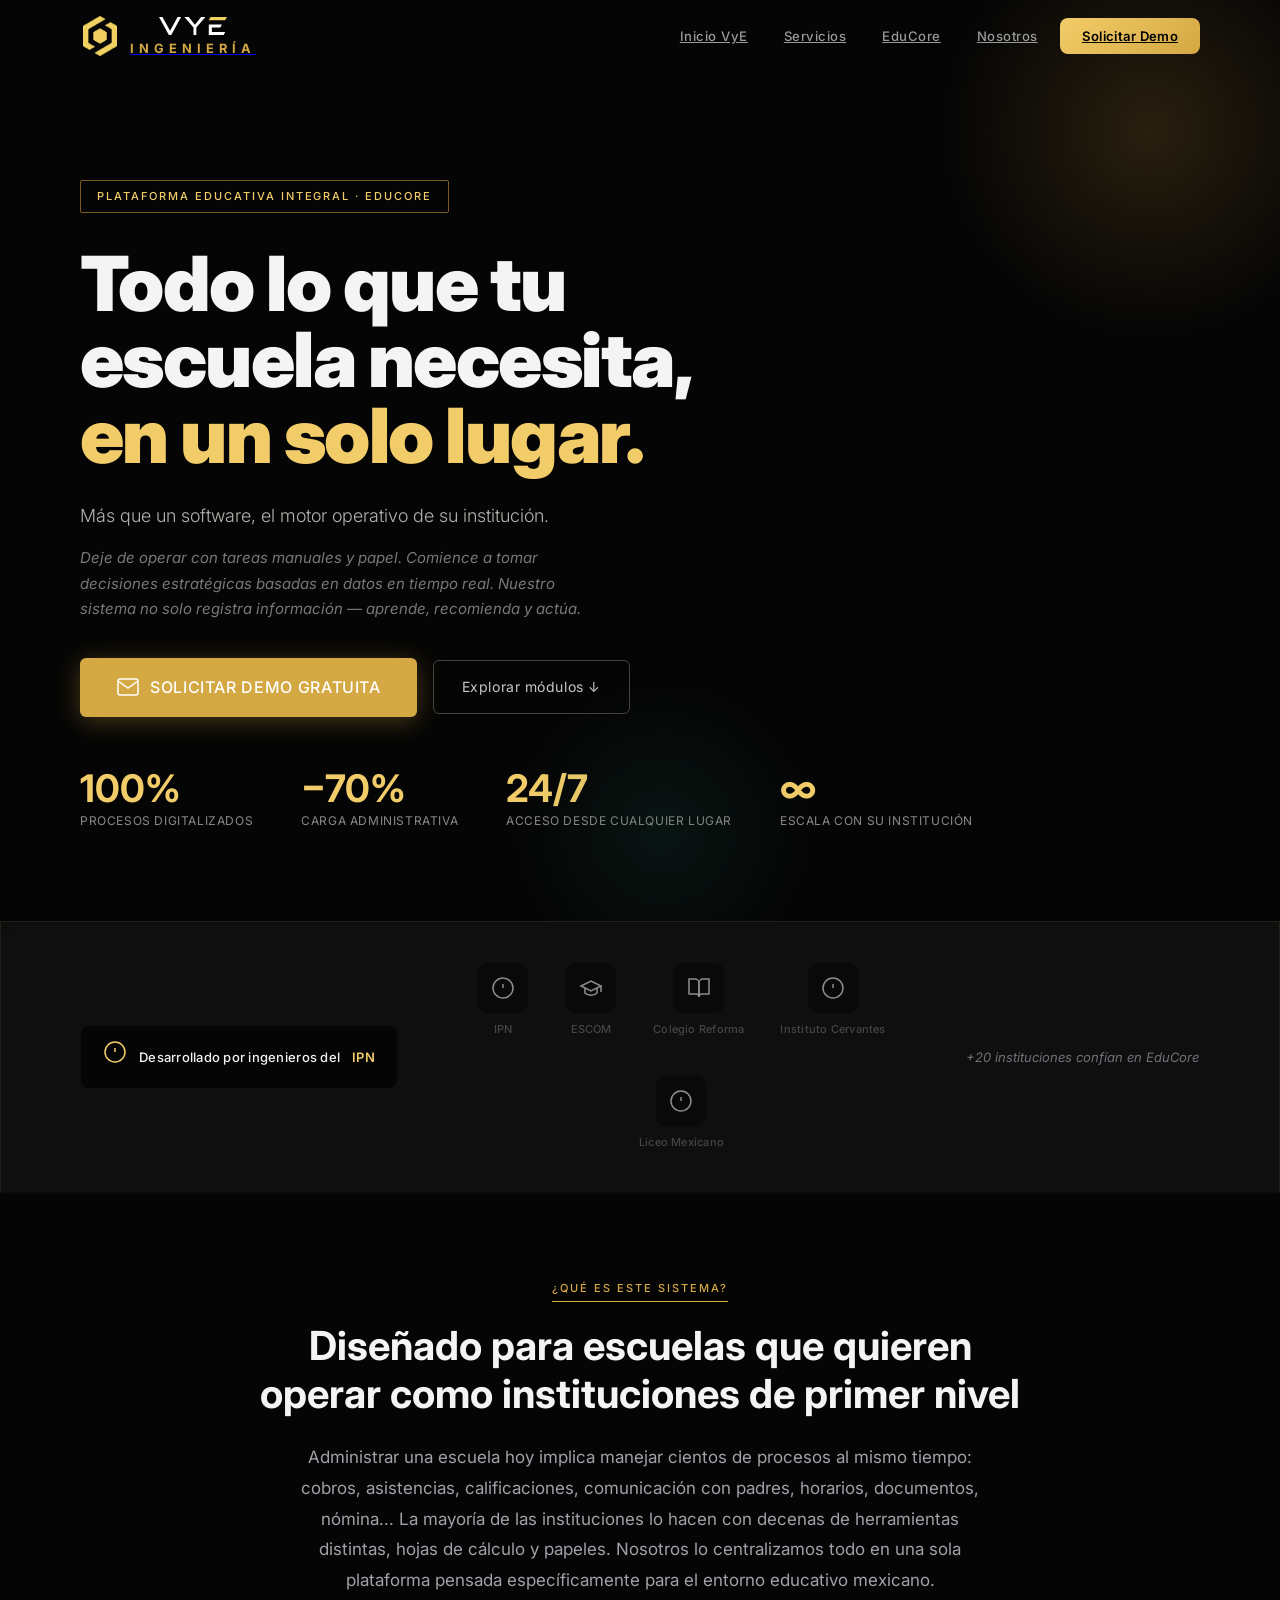
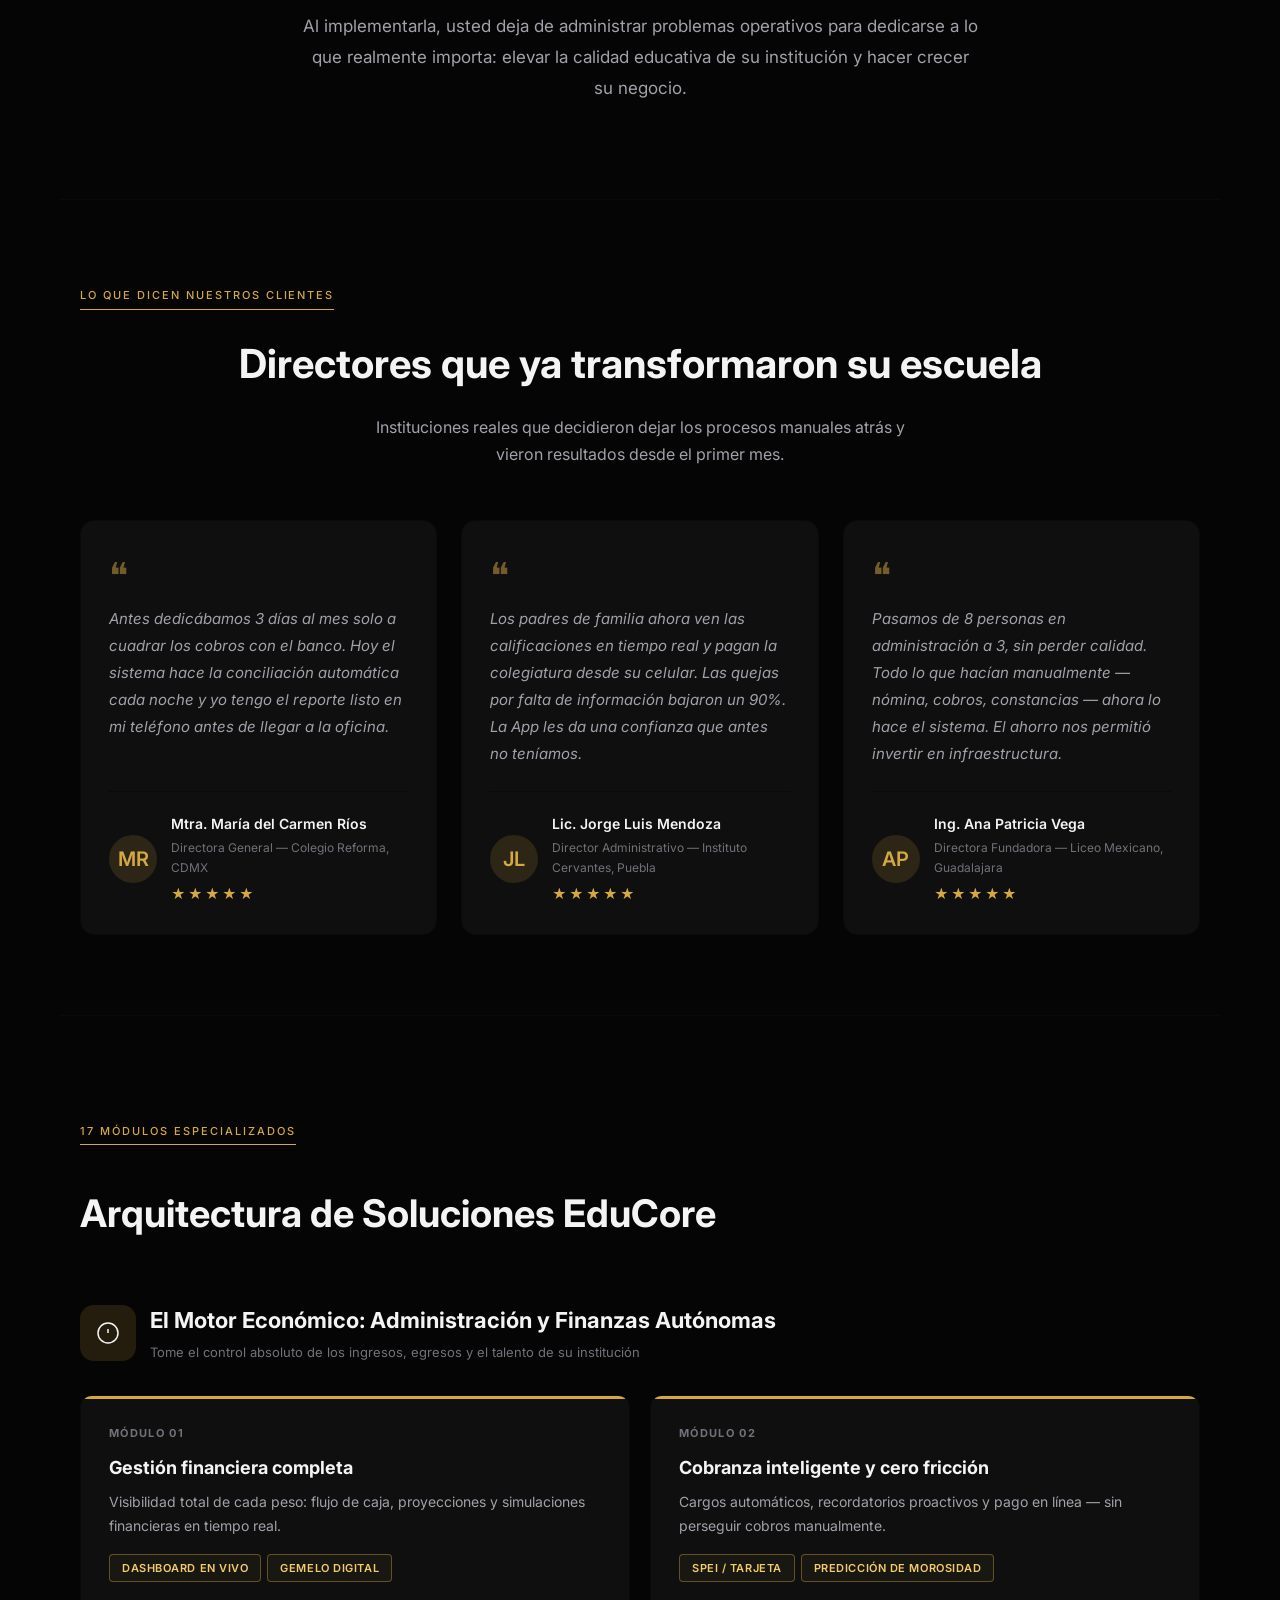
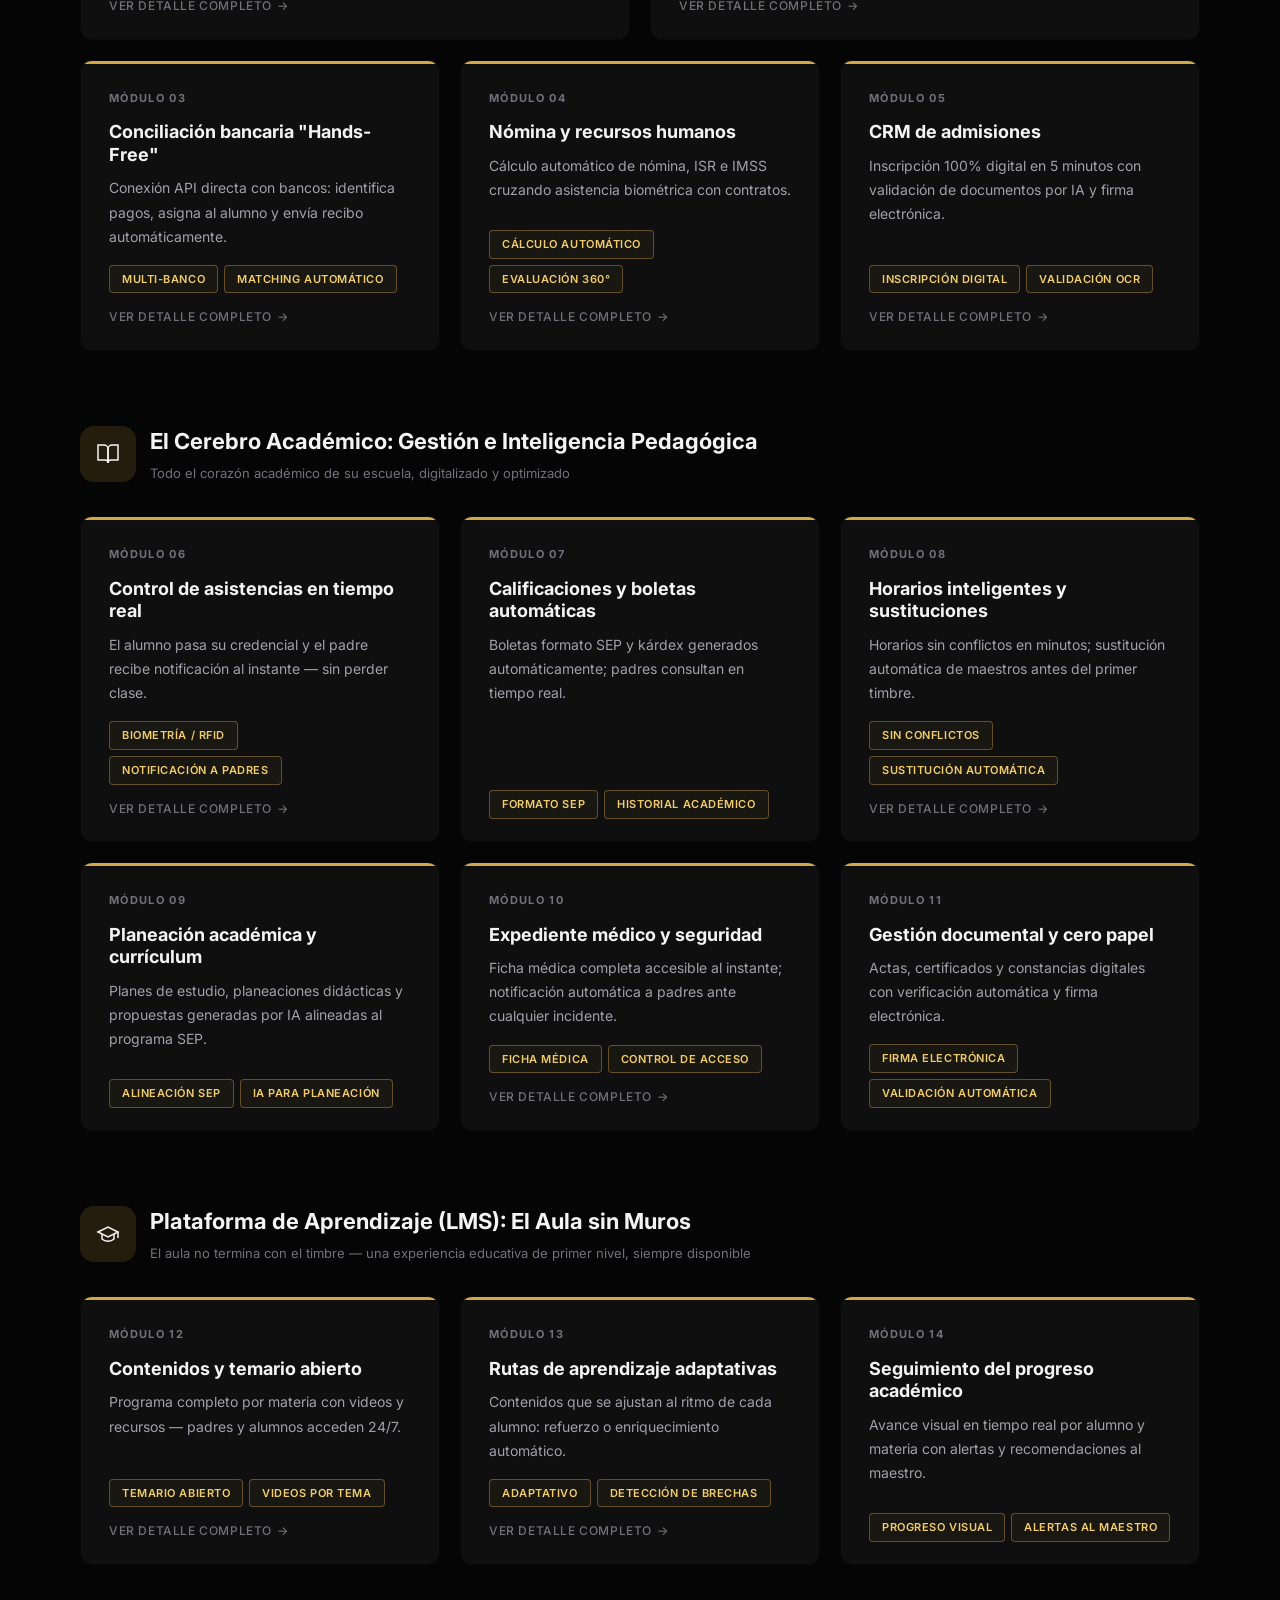
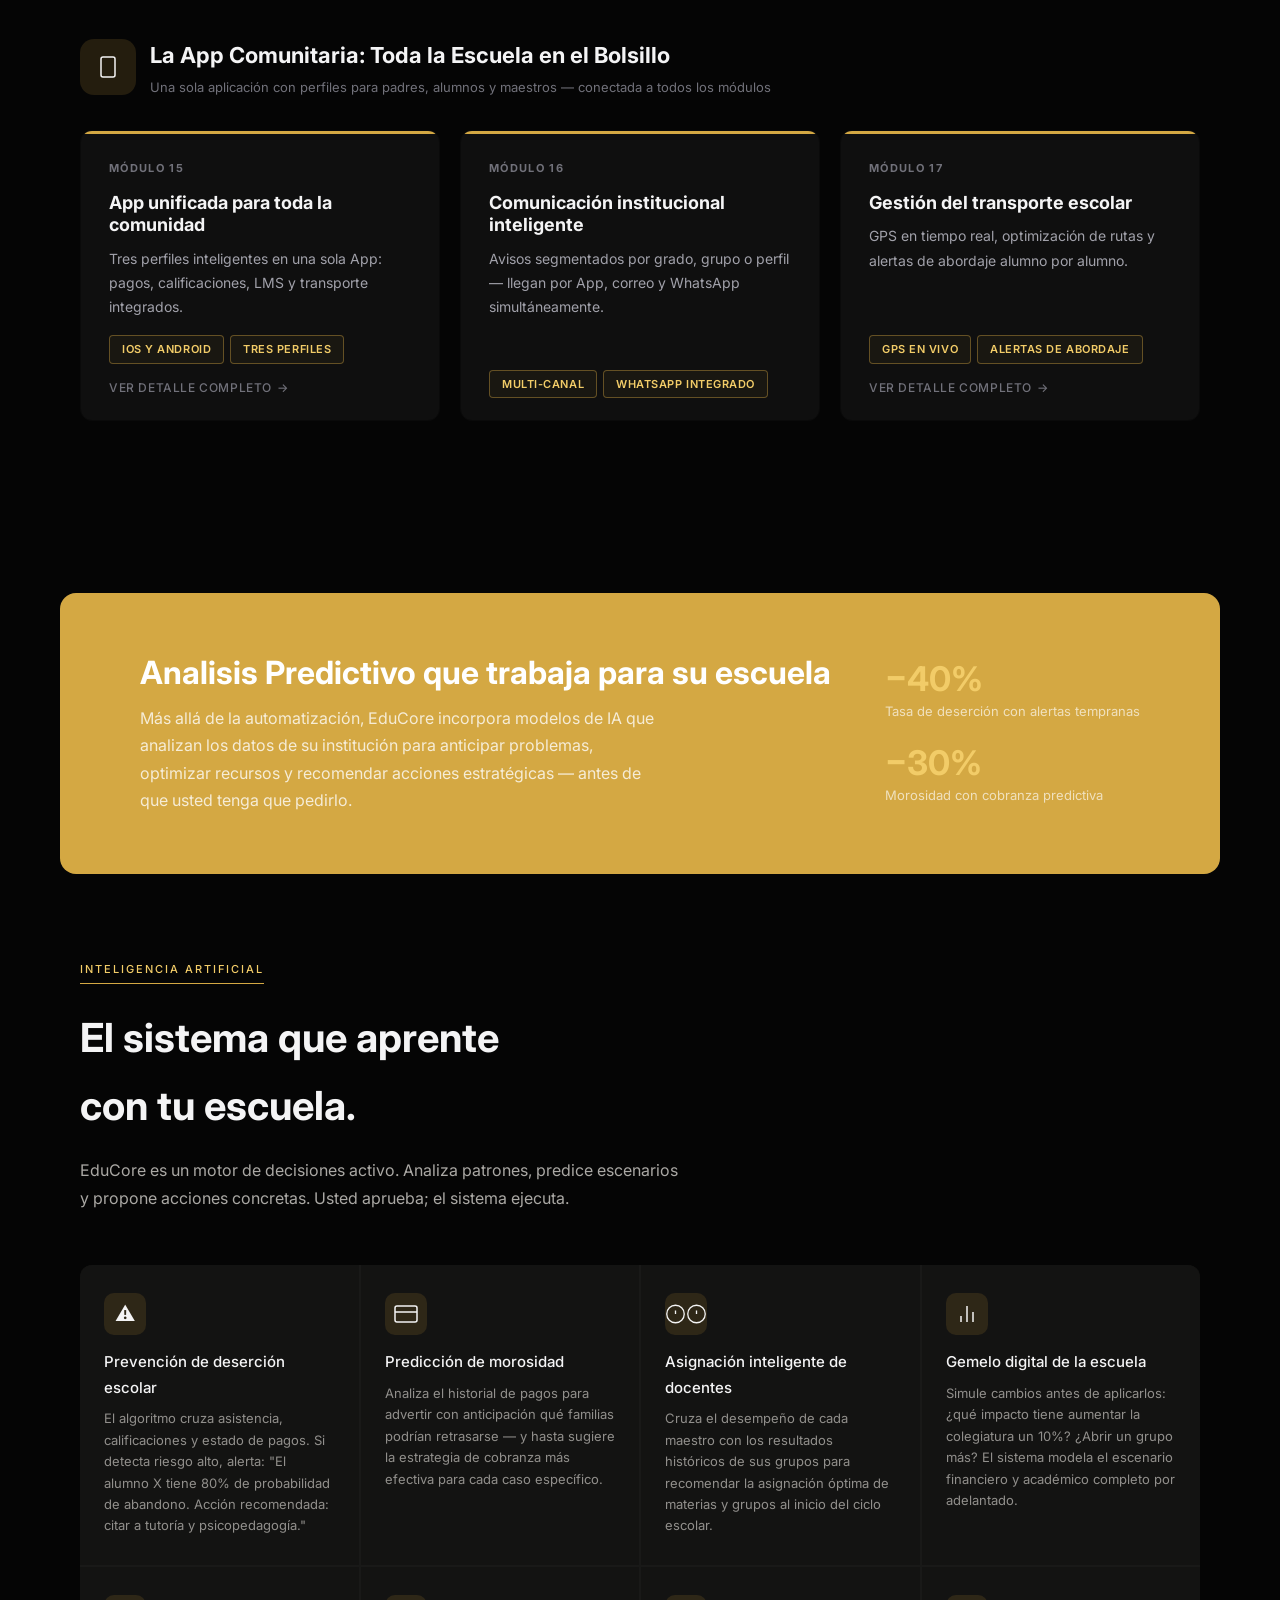
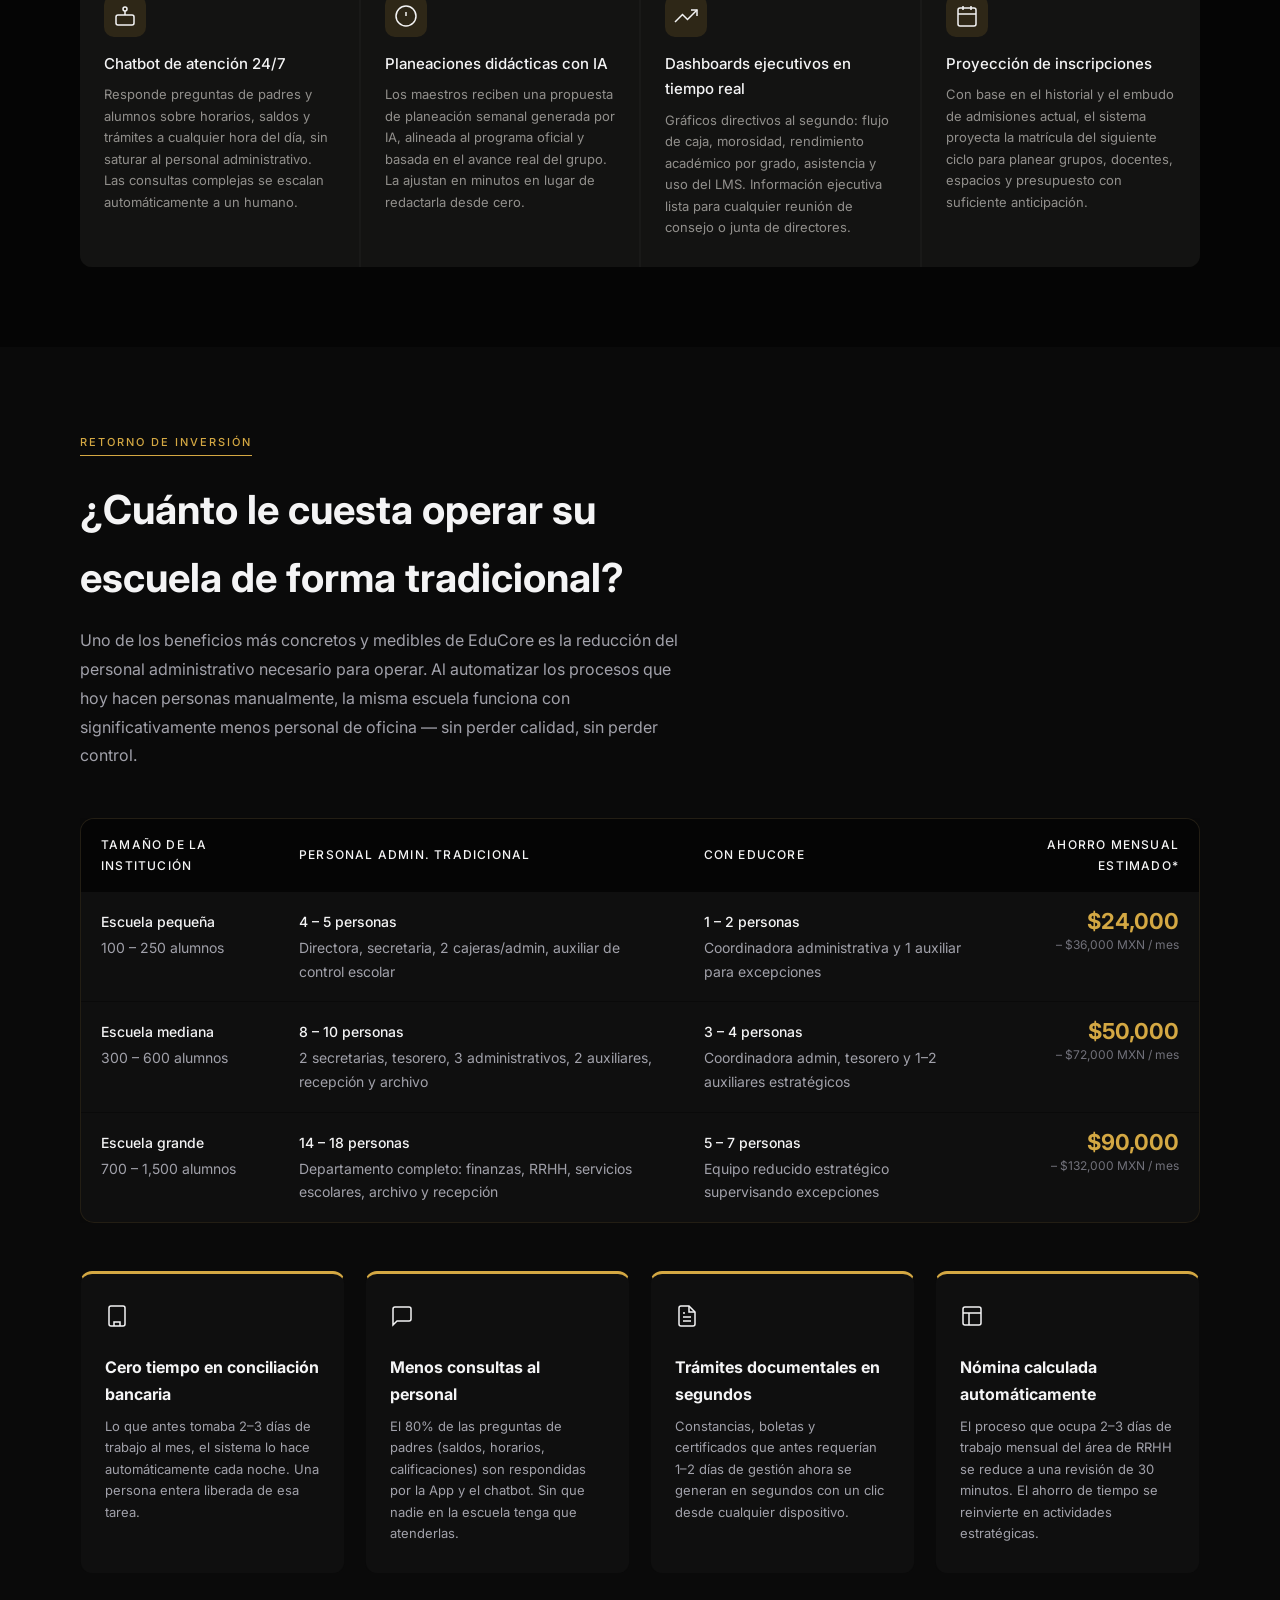
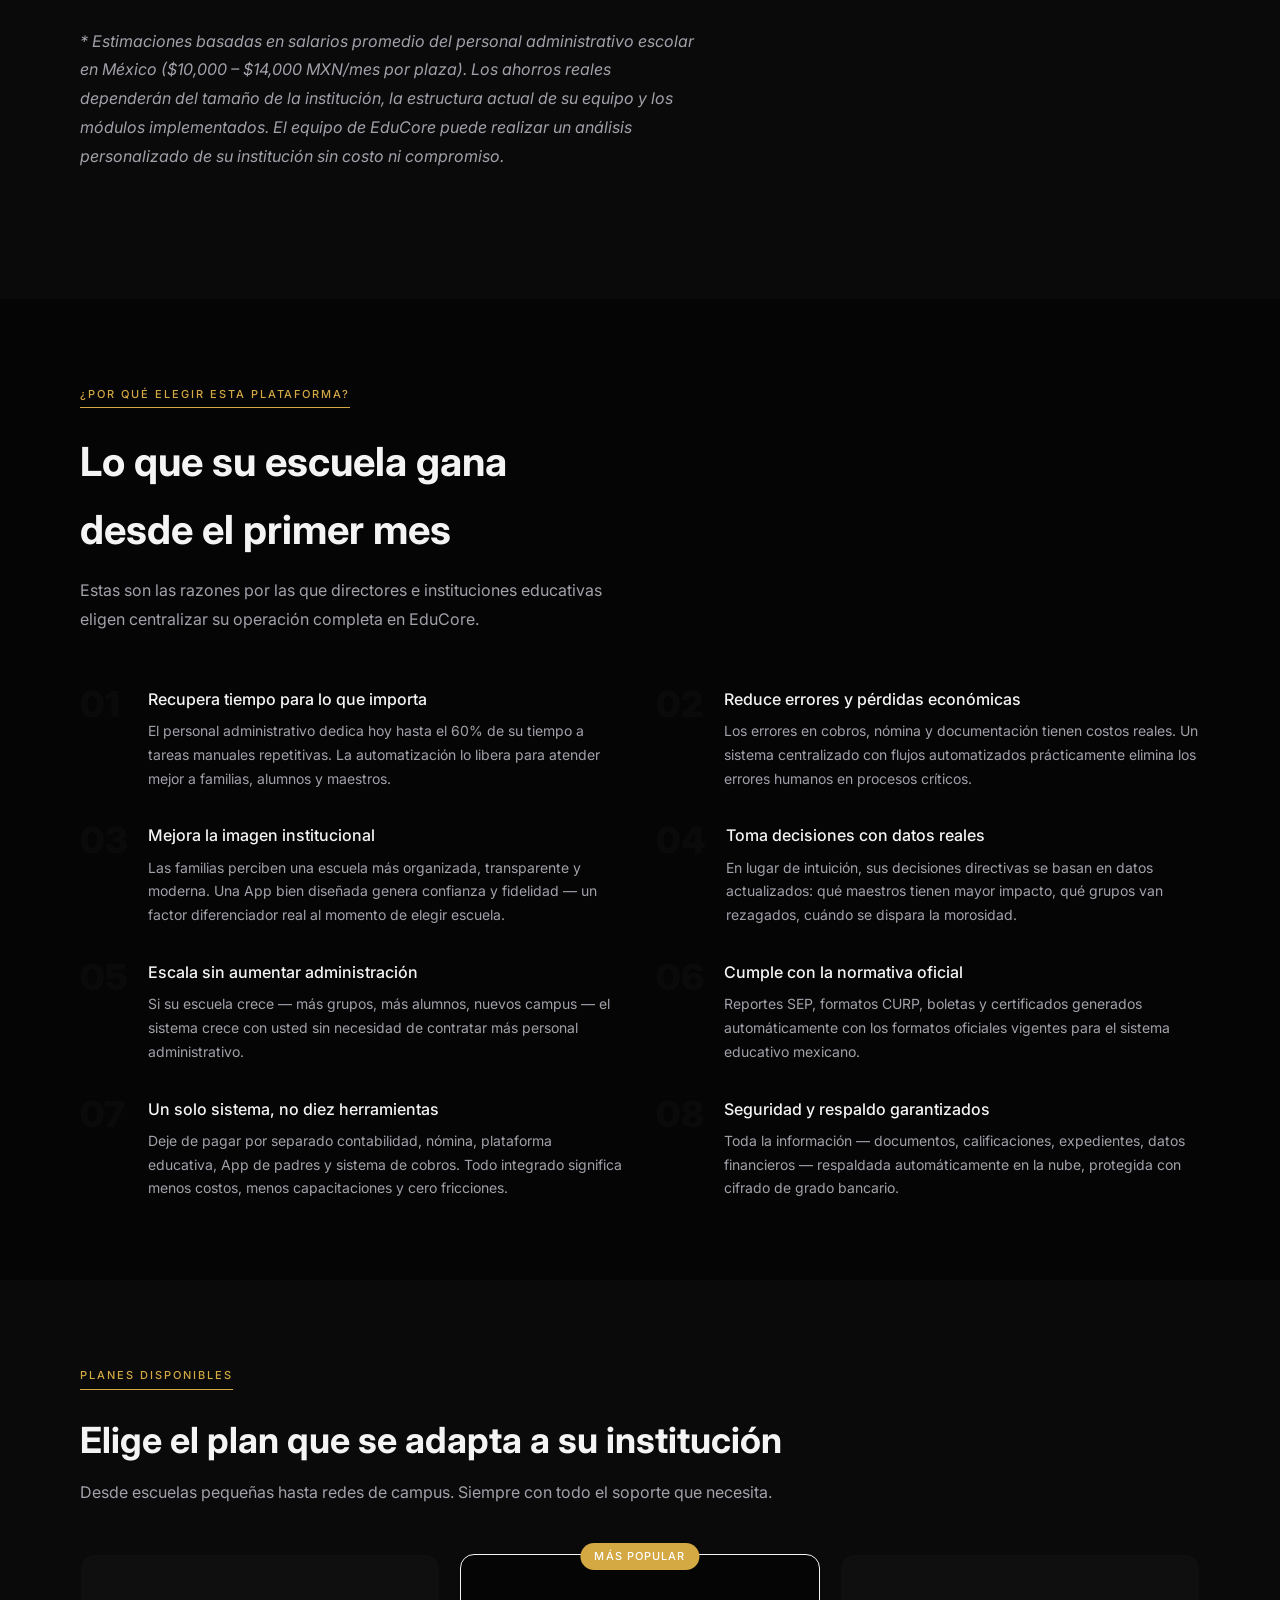
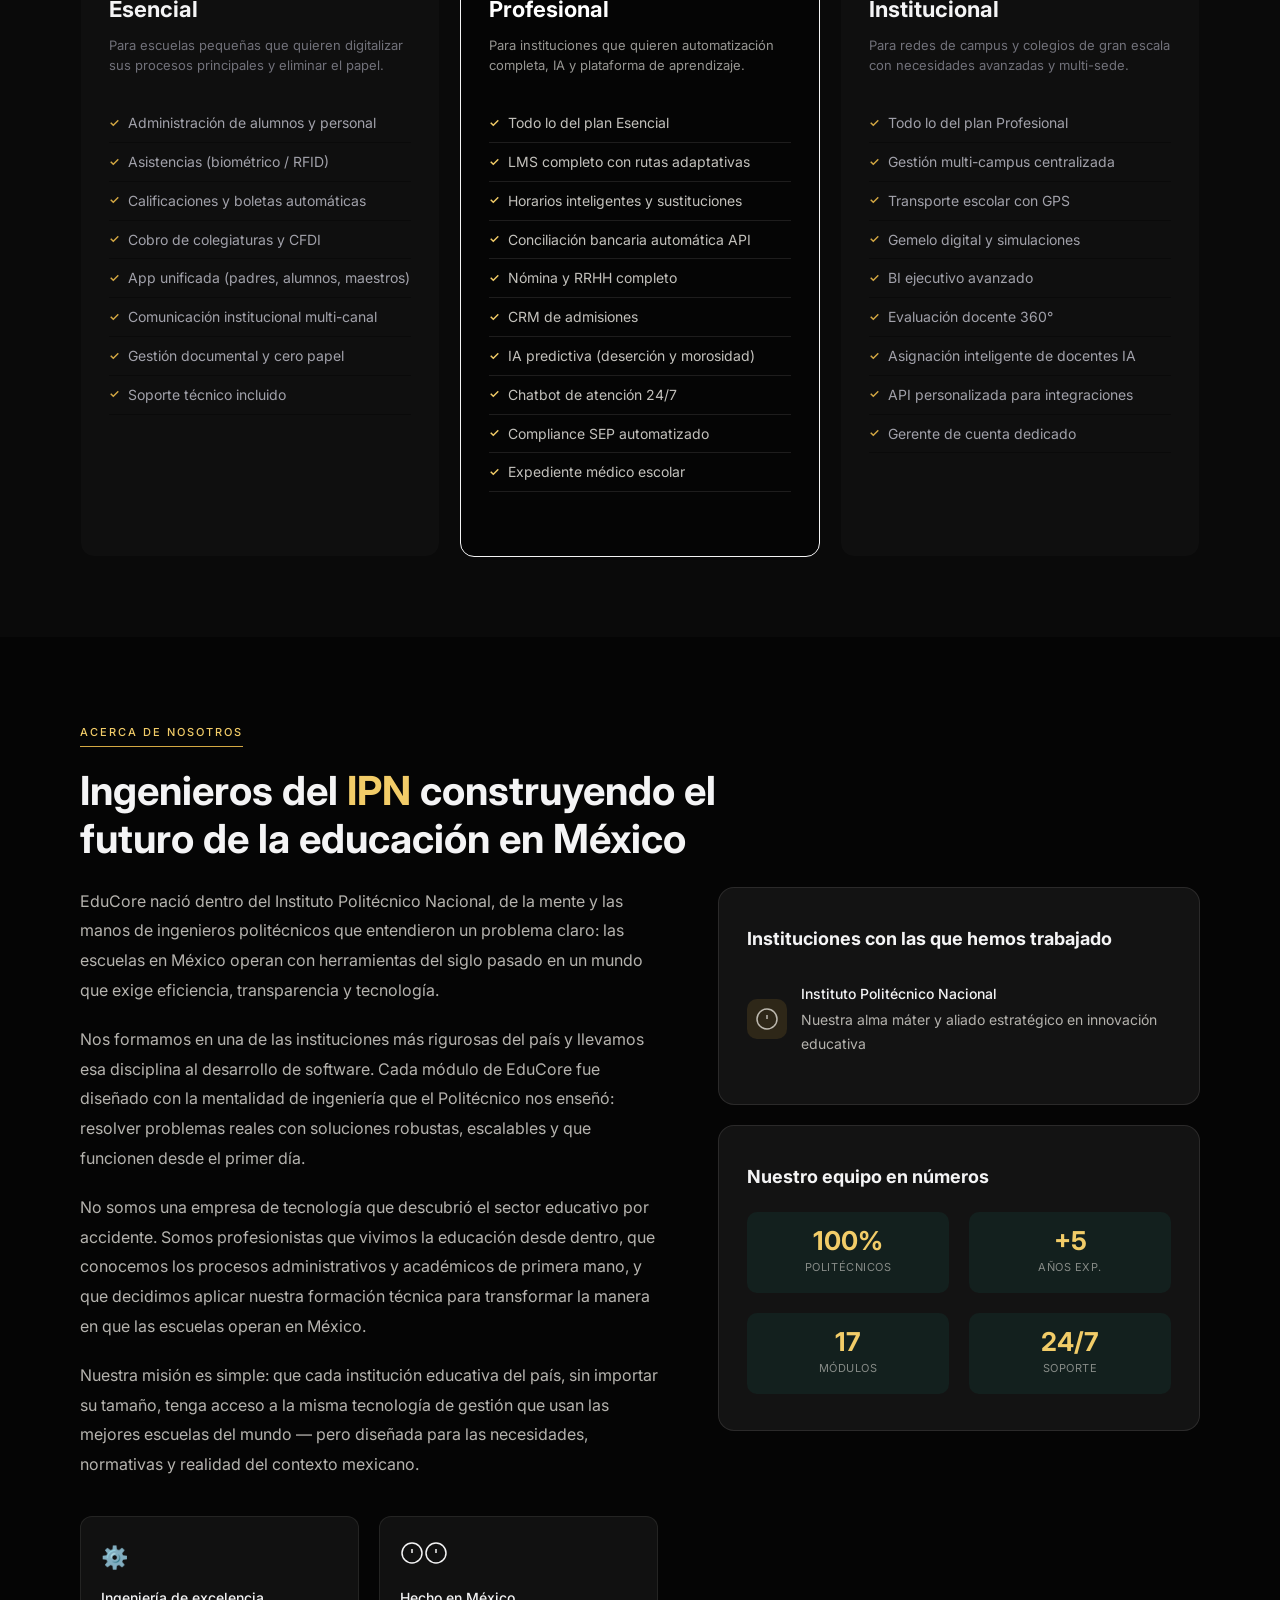
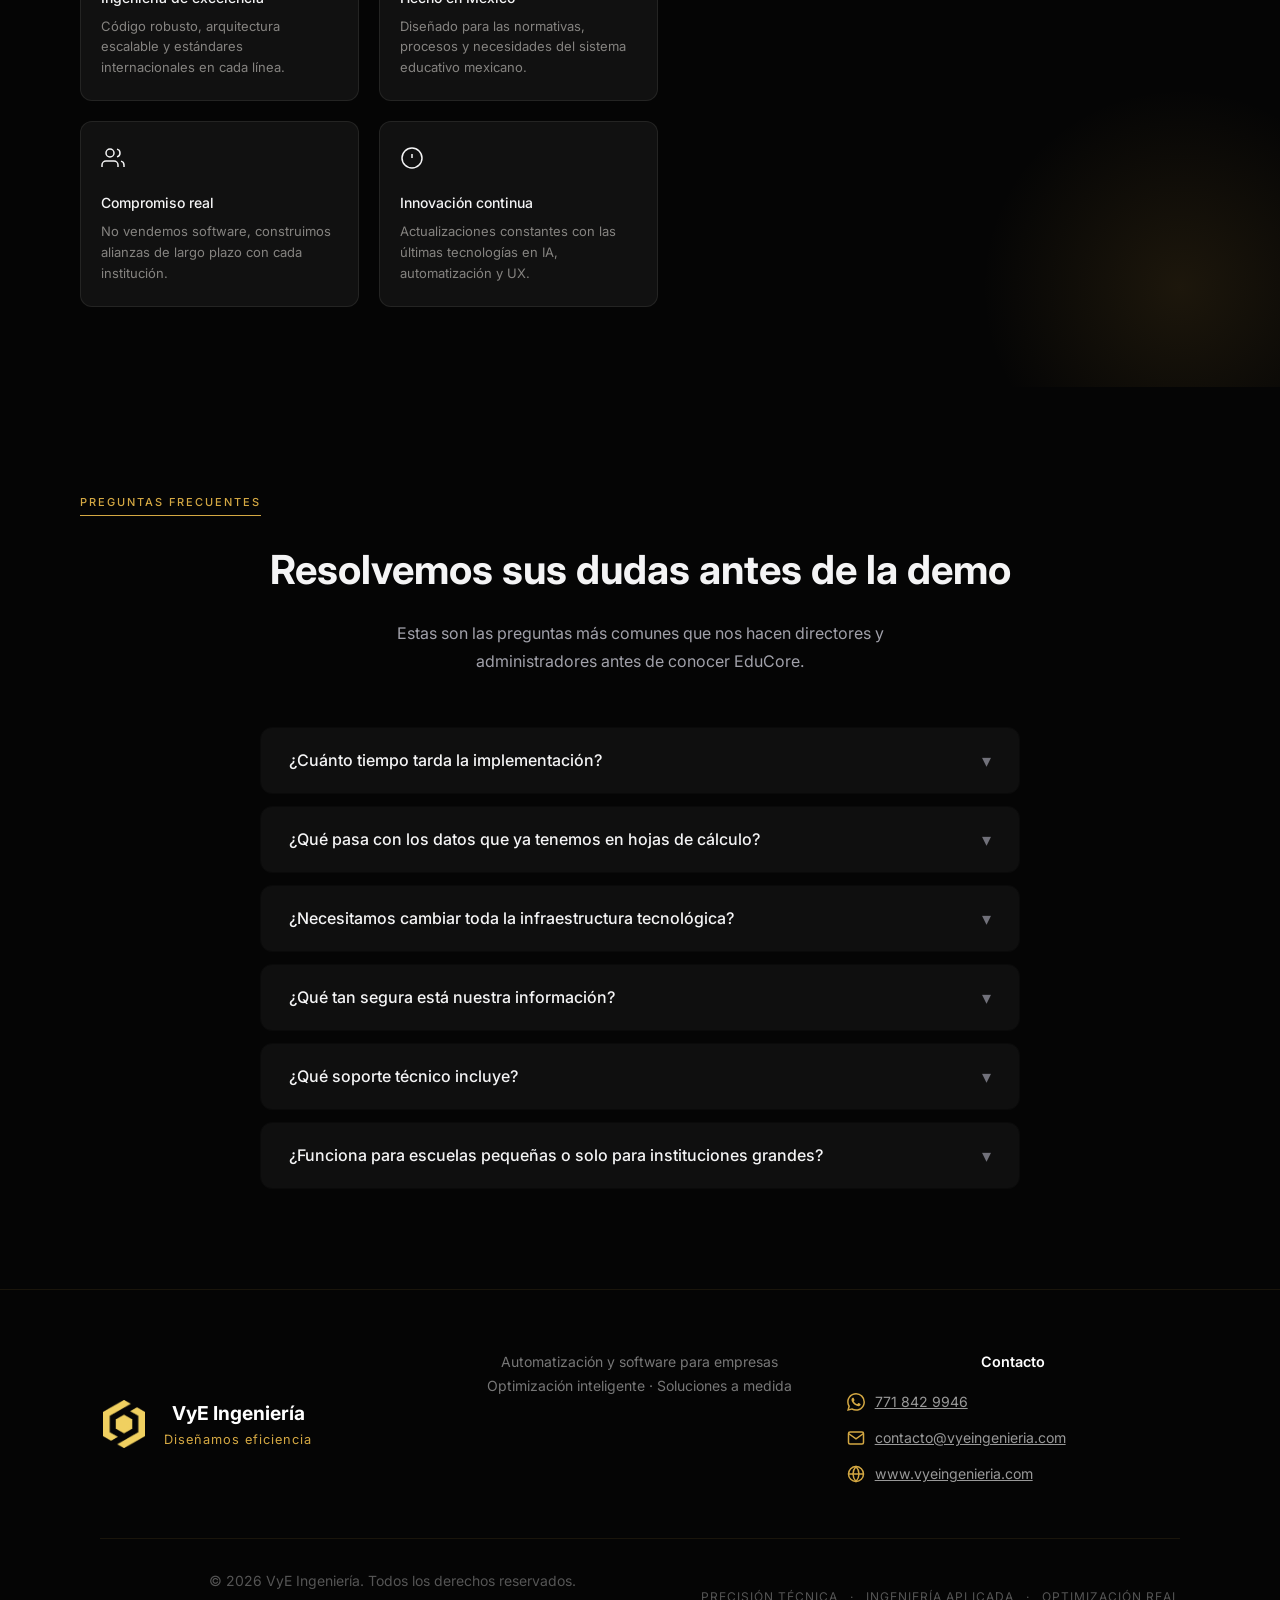
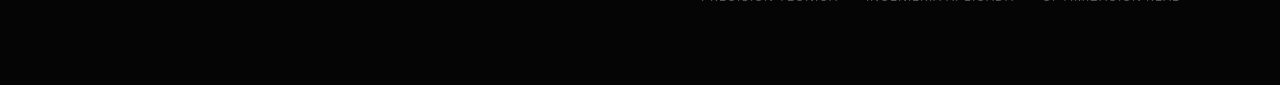
==== indexSGE.html @ d73af67f "Normaliza responsive y sistema visual compartido" ====
<!DOCTYPE html>
<html lang="es">

<head>
    <meta charset="UTF-8">
    <meta name="viewport" content="width=device-width, initial-scale=1.0">
    <title>EduCore — Sistema Integral de Gestión Escolar</title>
    <link href="https://fonts.googleapis.com/css2?family=Inter:wght@300;400;500;600;700&display=swap" rel="stylesheet">
    <link rel="stylesheet" href="vye-globals.css?v=phase1">
    <style>
        :root {
            --ink: #f4f4f5;
            --ink-soft: #a1a1aa;
            --ink-mute: #71717a;
            --cream: #050505;
            --cream-dark: #0a0a0a;
            --gold: #D4A843;
            --gold-light: #F2CC68;
            --teal: #D4A843;
            --teal-light: rgba(212, 168, 67, 0.15);
            --blue: #D4A843;
            --blue-light: rgba(212, 168, 67, 0.15);
            --coral: #D4A843;
            --coral-light: rgba(212, 168, 67, 0.15);
            --amber-light: rgba(212, 168, 67, 0.15);
        }

        * {
            margin: 0;
            padding: 0;
            box-sizing: border-box;
        }

        body {
            font-family: 'Inter', sans-serif;
            background: var(--cream);
            color: var(--ink);
            line-height: 1.7;
            font-size: 16px;
        }

        /* MODAL */
        .modal-overlay {
            display: none;
            position: fixed;
            inset: 0;
            background: rgba(15, 15, 14, .72);
            z-index: 1000;
            align-items: center;
            justify-content: center;
            padding: 24px;
            backdrop-filter: blur(4px);
        }

        .modal-overlay.open {
            display: flex;
        }

        .modal-box {
            background: #0f0f0f; border: 1px solid rgba(212,168,67,0.1);
            border-radius: 18px;
            max-width: 680px;
            width: 100%;
            max-height: 88vh;
            overflow-y: auto;
            position: relative;
            box-shadow: 0 32px 80px rgba(15, 15, 14, .28);
            animation: mIn .22s ease;
        }

        @keyframes mIn {
            from {
                opacity: 0;
                transform: translateY(16px) scale(.97)
            }

            to {
                opacity: 1;
                transform: none
            }
        }

        .modal-header {
            padding: 36px 40px 24px;
            border-bottom: 1px solid var(--cream-dark);
            position: sticky;
            top: 0;
            background: #0f0f0f; border: 1px solid rgba(212,168,67,0.1);
            border-radius: 18px 18px 0 0;
            z-index: 1;
        }

        .modal-tag {
            font-size: 11px;
            font-weight: 500;
            letter-spacing: .16em;
            text-transform: uppercase;
            color: var(--ink-mute);
            margin-bottom: 8px;
        }

        .modal-header h2 {
            font-family: 'Inter', sans-serif;
            font-size: 26px;
            font-weight: 700;
            line-height: 1.2;
        }

        .modal-close {
            position: absolute;
            top: 24px;
            right: 28px;
            width: 36px;
            height: 36px;
            border-radius: 50%;
            border: 1px solid var(--cream-dark);
            background: var(--cream);
            cursor: pointer;
            display: flex;
            align-items: center;
            justify-content: center;
            font-size: 18px;
            color: var(--ink-mute);
            transition: background .15s, color .15s;
        }

        .modal-close:hover {
            background: var(--cream);
            color: #fff;
        }

        .modal-body {
            padding: 32px 40px 40px;
        }

        .modal-body p {
            font-size: 15px;
            color: var(--ink-soft);
            line-height: 1.8;
            margin-bottom: 20px;
        }

        .modal-highlight {
            background: var(--cream);
            border-left: 3px solid var(--gold);
            border-radius: 0 8px 8px 0;
            padding: 16px 20px;
            margin: 24px 0;
            font-size: 14px;
            color: var(--ink-soft);
            line-height: 1.75;
            font-style: italic;
        }

        .mfl {
            list-style: none;
            margin: 20px 0;
        }

        .mfl li {
            display: flex;
            gap: 14px;
            padding: 14px 0;
            border-bottom: 1px solid var(--cream-dark);
            font-size: 14px;
            color: var(--ink-soft);
            line-height: 1.65;
        }

        .mfl li:last-child {
            border-bottom: none;
        }

        .mfi {
            width: 28px;
            height: 28px;
            border-radius: 6px;
            display: flex;
            align-items: center;
            justify-content: center;
            font-size: 13px;
            flex-shrink: 0;
            margin-top: 2px;
        }

        .mfl li strong {
            display: block;
            font-size: 14px;
            font-weight: 500;
            color: var(--ink);
            margin-bottom: 3px;
        }

        /* HERO */
        .hero {
            background: var(--cream);
            color: var(--ink);
            padding: 180px 60px 90px;
            position: relative;
            overflow: hidden;
        }

        .hero::before {
            content: '';
            position: absolute;
            top: -80px;
            right: -80px;
            width: 420px;
            height: 420px;
            border-radius: 50%;
            background: radial-gradient(circle, rgba(200, 151, 58, .18) 0%, transparent 70%);
        }

        .hero::after {
            content: '';
            position: absolute;
            bottom: -60px;
            left: 40%;
            width: 300px;
            height: 300px;
            border-radius: 50%;
            background: radial-gradient(circle, rgba(26, 107, 94, .15) 0%, transparent 70%);
        }

        .hero-tag {
            display: inline-block;
            border: 1px solid rgba(200, 151, 58, .6);
            color: var(--gold-light);
            font-size: 11px;
            font-weight: 500;
            letter-spacing: .18em;
            text-transform: uppercase;
            padding: 6px 16px;
            border-radius: 2px;
            margin-bottom: 32px;
        }

        .hero h1 {
            font-family: 'Inter', sans-serif;
            font-size: clamp(40px, 6.5vw, 76px);
            font-weight: 900;
            line-height: 1.0;
            letter-spacing: -.02em;
            max-width: 740px;
            margin-bottom: 28px;
        }

        .hero h1 span {
            color: var(--gold-light);
        }

        .hero-sub {
            font-size: 18px;
            font-weight: 300;
            color: rgba(249, 246, 240, .72);
            max-width: 540px;
            line-height: 1.7;
            margin-bottom: 14px;
        }

        .hero-sub2 {
            font-size: 15px;
            color: rgba(249, 246, 240, .48);
            max-width: 520px;
            margin-bottom: 36px;
            line-height: 1.7;
            font-style: italic;
        }

        /* HERO CTA */
        .hero-cta-row {
            display: flex;
            gap: 16px;
            align-items: center;
            flex-wrap: wrap;
            margin-bottom: 52px;
        }

        .hero-cta-primary {
            display: inline-flex;
            align-items: center;
            gap: 10px;
            background: var(--gold);
            color: #fff;
            font-family: 'Inter', sans-serif;
            font-size: 16px;
            font-weight: 500;
            letter-spacing: .04em;
            text-transform: uppercase;
            padding: 16px 36px;
            border-radius: 6px;
            border: none;
            cursor: pointer;
            text-decoration: none;
            transition: background .2s, transform .18s, box-shadow .2s;
            box-shadow: 0 4px 24px rgba(200, 151, 58, .35);
        }

        .hero-cta-primary:hover {
            background: #d9a644;
            transform: translateY(-2px);
            box-shadow: 0 8px 32px rgba(200, 151, 58, .45);
        }

        .hero-cta-secondary {
            display: inline-flex;
            align-items: center;
            gap: 8px;
            background: transparent;
            color: rgba(249, 246, 240, .8);
            font-family: 'Inter', sans-serif;
            font-size: 14px;
            font-weight: 400;
            letter-spacing: .04em;
            padding: 14px 28px;
            border-radius: 6px;
            border: 1px solid rgba(249, 246, 240, .25);
            cursor: pointer;
            text-decoration: none;
            transition: border-color .2s, color .2s, background .2s;
        }

        .hero-cta-secondary:hover {
            border-color: rgba(249, 246, 240, .6);
            color: #fff;
            background: rgba(249, 246, 240, .06);
        }

        .hero-metrics {
            display: flex;
            gap: 48px;
            flex-wrap: wrap;
        }

        .metric {
            display: flex;
            flex-direction: column;
        }

        .metric-num {
            font-family: 'Inter', sans-serif;
            font-size: 38px;
            font-weight: 700;
            color: var(--gold-light);
            line-height: 1;
        }

        .metric-label {
            font-size: 12px;
            color: rgba(249, 246, 240, .55);
            letter-spacing: .05em;
            margin-top: 4px;
            text-transform: uppercase;
        }

        /* INTRO */
        .intro {
            padding: 80px 60px;
            max-width: 880px;
            margin: 0 auto;
            text-align: center;
        }

        .section-tag {
            display: inline-block;
            font-size: 11px;
            font-weight: 500;
            letter-spacing: .18em;
            text-transform: uppercase;
            color: var(--teal);
            margin-bottom: 20px;
            border-bottom: 1.5px solid var(--teal);
            padding-bottom: 4px;
        }

        .intro h2 {
            font-family: 'Inter', sans-serif;
            font-size: clamp(26px, 4vw, 40px);
            font-weight: 700;
            line-height: 1.2;
            margin-bottom: 24px;
        }

        .intro p {
            font-size: 17px;
            color: var(--ink-soft);
            max-width: 680px;
            margin: 0 auto 16px;
            line-height: 1.8;
        }

        .divider {
            border: none;
            border-top: 1px solid var(--cream-dark);
            margin: 0 60px;
        }

        /* TRUST SECTION */
        .trust-section {
            padding: 40px 60px;
            background: #0f0f0f; border: 1px solid rgba(212,168,67,0.1);
            border-bottom: 1px solid var(--cream-dark);
        }

        .trust-inner {
            display: flex;
            align-items: center;
            justify-content: space-between;
            gap: 40px;
            flex-wrap: wrap;
        }

        .trust-badge {
            display: inline-flex;
            align-items: center;
            gap: 12px;
            background: var(--cream);
            color: var(--ink);
            padding: 12px 22px;
            border-radius: 8px;
            font-size: 13px;
            font-weight: 500;
            letter-spacing: .02em;
            white-space: nowrap;
            flex-shrink: 0;
        }

        .trust-badge-icon {
            font-size: 22px;
        }

        .trust-badge span {
            color: var(--gold-light);
            font-weight: 600;
        }

        .trust-logos {
            display: flex;
            align-items: center;
            gap: 36px;
            flex-wrap: wrap;
            flex: 1;
            justify-content: center;
        }

        .trust-logo {
            display: flex;
            flex-direction: column;
            align-items: center;
            gap: 6px;
            opacity: .55;
            transition: opacity .2s;
        }

        .trust-logo:hover {
            opacity: 1;
        }

        .trust-logo-icon {
            width: 52px;
            height: 52px;
            border-radius: 12px;
            background: var(--cream);
            display: flex;
            align-items: center;
            justify-content: center;
            font-size: 26px;
            border: 1px solid var(--cream-dark);
        }

        .trust-logo-name {
            font-size: 11px;
            color: var(--ink-mute);
            font-weight: 500;
            text-align: center;
            letter-spacing: .02em;
        }

        .trust-count {
            font-size: 13px;
            color: var(--ink-mute);
            font-style: italic;
            white-space: nowrap;
            flex-shrink: 0;
        }

        /* TESTIMONIALS */
        .testimonials-section {
            padding: 80px 60px;
            background: var(--cream);
        }

        .testimonials-section h2 {
            font-family: 'Inter', sans-serif;
            font-size: clamp(26px, 4vw, 40px);
            font-weight: 700;
            margin-bottom: 16px;
            text-align: center;
        }

        .testimonials-section>p {
            font-size: 16px;
            color: var(--ink-soft);
            max-width: 560px;
            margin: 0 auto 52px;
            text-align: center;
            line-height: 1.7;
        }

        .testimonials-grid {
            display: grid;
            grid-template-columns: repeat(3, 1fr);
            gap: 24px;
        }

        .testimonial-card {
            background: #0f0f0f; border: 1px solid rgba(212,168,67,0.1);
            border-radius: 14px;
            padding: 36px 28px 28px;
            border: 1px solid var(--cream-dark);
            position: relative;
            display: flex;
            flex-direction: column;
            transition: box-shadow .2s, transform .2s;
        }

        .testimonial-card:hover {
            box-shadow: 0 12px 40px rgba(15, 15, 14, .1);
            transform: translateY(-3px);
        }

        .testimonial-quote-icon {
            font-size: 36px;
            line-height: 1;
            color: var(--gold);
            opacity: .5;
            margin-bottom: 12px;
        }

        .testimonial-text {
            font-size: 15px;
            color: var(--ink-soft);
            line-height: 1.8;
            flex: 1;
            margin-bottom: 24px;
            font-style: italic;
        }

        .testimonial-author {
            display: flex;
            align-items: center;
            gap: 14px;
            padding-top: 20px;
            border-top: 1px solid var(--cream-dark);
        }

        .testimonial-avatar {
            width: 48px;
            height: 48px;
            border-radius: 50%;
            background: var(--teal-light);
            display: flex;
            align-items: center;
            justify-content: center;
            font-size: 20px;
            flex-shrink: 0;
            font-weight: 600;
            color: var(--teal);
        }

        .testimonial-name {
            font-size: 14px;
            font-weight: 600;
            color: var(--ink);
        }

        .testimonial-role {
            font-size: 12px;
            color: var(--ink-mute);
            margin-top: 2px;
        }

        .testimonial-stars {
            color: var(--gold);
            font-size: 14px;
            letter-spacing: 2px;
            margin-top: 3px;
        }

        /* MODULES */
        .modules {
            padding: 100px 60px;
        }

        .modules-header {
            margin-bottom: 56px;
        }

        .modules-header h2 {
            font-family: 'Inter', sans-serif;
            font-size: clamp(26px, 3.5vw, 38px);
            font-weight: 700;
            margin-top: 16px;
        }

        .module-group {
            margin-bottom: 72px;
        }

        .module-group-title {
            display: flex;
            align-items: center;
            gap: 14px;
            margin-bottom: 32px;
        }

        .mgi {
            width: 56px;
            height: 56px;
            border-radius: 14px;
            display: flex;
            align-items: center;
            justify-content: center;
            font-size: 28px;
            flex-shrink: 0;
        }

        .icon-teal {
            background: var(--teal-light)
        }

        .icon-blue {
            background: var(--blue-light)
        }

        .icon-coral {
            background: var(--coral-light)
        }

        .icon-gold {
            background: var(--amber-light)
        }

        .module-group-title h3 {
            font-family: 'Inter', sans-serif;
            font-size: 22px;
            font-weight: 700;
        }

        .module-group-title p {
            font-size: 13px;
            color: var(--ink-mute);
            margin-top: 2px;
        }

        .cards-grid {
            display: grid;
            grid-template-columns: repeat(auto-fill, minmax(280px, 1fr));
            gap: 20px;
        }

        .card {
            background: #0f0f0f; border: 1px solid rgba(212,168,67,0.1);
            border-radius: 12px;
            padding: 28px 28px 22px;
            border: 1px solid var(--cream-dark);
            position: relative;
            overflow: hidden;
            display: flex;
            flex-direction: column;
            transition: box-shadow .2s, transform .2s, border-color .2s;
        }

        .card::before {
            content: '';
            position: absolute;
            top: 0;
            left: 0;
            right: 0;
            height: 3px;
        }

        .card-teal::before {
            background: var(--teal)
        }

        .card-blue::before {
            background: var(--blue)
        }

        .card-coral::before {
            background: var(--coral)
        }

        .card-gold::before {
            background: var(--gold)
        }

        .card.clickable {
            cursor: pointer;
        }

        .card.clickable:hover {
            box-shadow: 0 10px 36px rgba(15, 15, 14, .12);
            transform: translateY(-3px);
            border-color: #bbb9b0;
        }

        .card-number {
            font-family: 'Inter', sans-serif;
            font-size: 11px;
            font-weight: 700;
            letter-spacing: .12em;
            color: var(--ink-mute);
            margin-bottom: 14px;
            text-transform: uppercase;
        }

        .card h4 {
            font-family: 'Inter', sans-serif;
            font-size: 18px;
            font-weight: 700;
            color: var(--ink);
            margin-bottom: 10px;
            line-height: 1.25;
        }

        .card p {
            font-size: 14px;
            color: var(--ink-soft);
            line-height: 1.72;
            flex: 1;
        }

        .card-badges {
            display: flex;
            flex-wrap: wrap;
            gap: 6px;
            margin-top: 16px;
        }

        .badge {
            font-size: 11px;
            font-weight: 600;
            padding: 4px 12px;
            border-radius: 4px;
            letter-spacing: .05em;
            text-transform: uppercase;
        }

        .badge-teal {
            background: rgba(212, 168, 67, 0.05);
            border: 1px solid rgba(212, 168, 67, 0.4);
            color: var(--gold-light);
        }

        .badge-blue {
            background: rgba(212, 168, 67, 0.05);
            border: 1px solid rgba(212, 168, 67, 0.4);
            color: var(--gold-light);
        }

        .badge-coral {
            background: rgba(212, 168, 67, 0.05);
            border: 1px solid rgba(212, 168, 67, 0.4);
            color: var(--gold-light);
        }

        .badge-gold {
            background: rgba(212, 168, 67, 0.05);
            border: 1px solid rgba(212, 168, 67, 0.4);
            color: var(--gold-light);
        }

        .card-more {
            display: inline-flex;
            align-items: center;
            gap: 5px;
            margin-top: 14px;
            font-size: 12px;
            font-weight: 500;
            color: var(--ink-mute);
            letter-spacing: .05em;
            text-transform: uppercase;
        }

        .card-more::after {
            content: '→';
            transition: transform .15s;
        }

        .card.clickable:hover .card-more::after {
            transform: translateX(4px);
        }

        /* BANNER */
        .banner {
            background: var(--teal);
            color: #fff;
            padding: 60px;
            margin: 0 60px;
            border-radius: 16px;
            display: grid;
            grid-template-columns: 1fr auto;
            gap: 40px;
            align-items: center;
        }

        .banner h2 {
            font-family: 'Inter', sans-serif;
            font-size: clamp(22px, 3vw, 32px);
            font-weight: 700;
            margin-bottom: 12px;
            line-height: 1.25;
        }

        .banner p {
            font-size: 16px;
            color: rgba(255, 255, 255, .78);
            max-width: 520px;
            line-height: 1.7;
        }

        .banner-stats {
            display: flex;
            flex-direction: column;
            gap: 24px;
            min-width: 180px;
        }

        .banner-stat-num {
            font-family: 'Inter', sans-serif;
            font-size: 34px;
            font-weight: 700;
            color: var(--gold-light);
            line-height: 1;
        }

        .banner-stat-label {
            font-size: 13px;
            color: rgba(255, 255, 255, .65);
            margin-top: 4px;
        }

        /* AI */
        .ai-section {
            padding: 80px 60px;
            background: var(--cream);
            color: var(--ink);
        }

        .ai-section .section-tag {
            color: var(--gold-light);
            border-bottom-color: var(--gold);
        }

        .ai-section h2 {
            font-family: 'Inter', sans-serif;
            font-size: clamp(26px, 4vw, 40px);
            font-weight: 700;
            margin-bottom: 16px;
            max-width: 640px;
        }

        .ai-section>p {
            font-size: 16px;
            color: rgba(249, 246, 240, .68);
            max-width: 600px;
            line-height: 1.8;
            margin-bottom: 52px;
        }

        .ai-grid {
            display: grid;
            grid-template-columns: repeat(4, 1fr);
            gap: 2px;
            background: rgba(249, 246, 240, .08);
            border-radius: 12px;
            overflow: hidden;
        }

        .ai-item {
            background: rgba(15, 15, 14, .6);
            padding: 28px 24px;
            transition: background .2s;
        }

        .ai-item:hover {
            background: rgba(26, 107, 94, .25);
        }

        .ai-item-icon {
            width: 42px;
            height: 42px;
            background: rgba(200, 151, 58, .15);
            border-radius: 10px;
            display: flex;
            align-items: center;
            justify-content: center;
            margin-bottom: 14px;
            font-size: 20px;
        }

        .ai-item h4 {
            font-size: 15px;
            font-weight: 500;
            color: var(--ink);
            margin-bottom: 8px;
        }

        .ai-item p {
            font-size: 13px;
            color: rgba(249, 246, 240, .55);
            line-height: 1.65;
        }

        /* SAVINGS */
        .savings-section {
            padding: 80px 60px;
            background: var(--cream-dark);
        }

        .savings-section h2 {
            font-family: 'Inter', sans-serif;
            font-size: clamp(26px, 4vw, 40px);
            font-weight: 700;
            margin-bottom: 14px;
            max-width: 620px;
        }

        .savings-section>p {
            font-size: 16px;
            color: var(--ink-soft);
            max-width: 620px;
            line-height: 1.8;
            margin-bottom: 48px;
        }

        .savings-table-wrap {
            overflow-x: auto;
            margin-bottom: 48px;
        }

        .savings-table {
            width: 100%;
            border-collapse: separate;
            border-spacing: 0;
            background: #0f0f0f; border: 1px solid rgba(212,168,67,0.1);
            border-radius: 14px;
            overflow: hidden;
            box-shadow: 0 2px 16px rgba(15, 15, 14, .07);
        }

        .savings-table th {
            background: var(--cream);
            color: var(--ink);
            font-size: 12px;
            font-weight: 500;
            letter-spacing: .1em;
            text-transform: uppercase;
            padding: 16px 20px;
            text-align: left;
        }

        .savings-table th:last-child {
            text-align: right;
        }

        .savings-table td {
            padding: 18px 20px;
            font-size: 14px;
            color: var(--ink-soft);
            border-bottom: 1px solid var(--cream-dark);
            vertical-align: top;
        }

        .savings-table tr:last-child td {
            border-bottom: none;
        }

        .savings-table td:last-child {
            text-align: right;
        }

        .savings-table td strong {
            color: var(--ink);
            font-weight: 500;
            display: block;
            margin-bottom: 2px;
        }

        .savings-num {
            font-family: 'Inter', sans-serif;
            font-size: 22px;
            font-weight: 700;
            color: var(--teal);
            line-height: 1;
        }

        .savings-num-sub {
            font-size: 12px;
            color: var(--ink-mute);
            margin-top: 3px;
        }

        .savings-cards {
            display: grid;
            grid-template-columns: repeat(4, 1fr);
            gap: 20px;
            margin-bottom: 32px;
        }

        .savings-card {
            background: #0f0f0f; border: 1px solid rgba(212,168,67,0.1);
            border-radius: 12px;
            padding: 28px 24px;
            border: 1px solid var(--cream-dark);
            border-top: 3px solid var(--teal);
        }

        .savings-card-icon {
            font-size: 22px;
            margin-bottom: 14px;
        }

        .savings-card h4 {
            font-family: 'Inter', sans-serif;
            font-size: 16px;
            font-weight: 700;
            margin-bottom: 8px;
        }

        .savings-card p {
            font-size: 13px;
            color: var(--ink-soft);
            line-height: 1.65;
        }

        .savings-note {
            font-size: 13px;
            color: var(--ink-mute);
            line-height: 1.7;
            border-top: 1px solid var(--cream-dark);
            padding-top: 20px;
            font-style: italic;
        }

        /* WHY */
        .why-section {
            padding: 80px 60px;
        }

        .why-section h2 {
            font-family: 'Inter', sans-serif;
            font-size: clamp(26px, 4vw, 40px);
            font-weight: 700;
            margin-bottom: 12px;
            max-width: 580px;
        }

        .why-section>p {
            font-size: 16px;
            color: var(--ink-soft);
            max-width: 560px;
            margin-bottom: 52px;
            line-height: 1.8;
        }

        .why-grid {
            display: grid;
            grid-template-columns: 1fr 1fr;
            gap: 32px;
        }

        .why-item {
            display: flex;
            gap: 20px;
            align-items: flex-start;
        }

        .why-num {
            font-family: 'Inter', sans-serif;
            font-size: 36px;
            font-weight: 900;
            color: var(--cream-dark);
            line-height: 1;
            flex-shrink: 0;
            min-width: 48px;
        }

        .why-item h4 {
            font-size: 16px;
            font-weight: 500;
            margin-bottom: 6px;
        }

        .why-item p {
            font-size: 14px;
            color: var(--ink-soft);
            line-height: 1.7;
        }

        /* PLANS */
        .plans-section {
            padding: 80px 60px;
            background: var(--cream-dark);
        }

        .plans-section h2 {
            font-family: 'Inter', sans-serif;
            font-size: clamp(24px, 3.5vw, 36px);
            font-weight: 700;
            margin-bottom: 8px;
        }

        .plans-section>p {
            font-size: 16px;
            color: var(--ink-soft);
            margin-bottom: 48px;
        }

        .plans-grid {
            display: grid;
            grid-template-columns: repeat(3, 1fr);
            gap: 20px;
        }

        .plan-card {
            background: #0f0f0f; border: 1px solid rgba(212,168,67,0.1);
            border-radius: 14px;
            padding: 36px 28px;
            border: 1px solid var(--cream-dark);
            position: relative;
        }

        .plan-card.featured {
            background: var(--cream);
            color: #fff;
            border-color: var(--ink);
        }

        .plan-badge {
            position: absolute;
            top: -12px;
            left: 50%;
            transform: translateX(-50%);
            background: var(--gold);
            color: #fff;
            font-size: 11px;
            font-weight: 500;
            letter-spacing: .1em;
            text-transform: uppercase;
            padding: 4px 14px;
            border-radius: 20px;
        }

        .plan-name {
            font-family: 'Inter', sans-serif;
            font-size: 22px;
            font-weight: 700;
            margin-bottom: 6px;
        }

        .plan-desc {
            font-size: 13px;
            color: var(--ink-mute);
            margin-bottom: 28px;
            line-height: 1.6;
        }

        .plan-card.featured .plan-desc {
            color: rgba(249, 246, 240, .6);
        }

        .plan-features {
            list-style: none;
            margin-bottom: 28px;
        }

        .plan-features li {
            font-size: 14px;
            color: var(--ink-soft);
            padding: 7px 0;
            border-bottom: 1px solid var(--cream-dark);
            display: flex;
            align-items: center;
            gap: 8px;
        }

        .plan-card.featured .plan-features li {
            color: rgba(249, 246, 240, .78);
            border-bottom-color: rgba(249, 246, 240, .1);
        }

        .plan-features li::before {
            content: '✓';
            color: var(--teal);
            font-weight: 600;
            font-size: 12px;
            flex-shrink: 0;
        }

        .plan-card.featured .plan-features li::before {
            color: var(--gold-light);
        }

        /* FLOATING CTA */
        .floating-cta {
            position: fixed;
            bottom: 28px;
            right: 28px;
            z-index: 900;
            display: flex;
            align-items: center;
            gap: 10px;
            background: var(--gold);
            color: #fff;
            font-family: 'Inter', sans-serif;
            font-size: 14px;
            font-weight: 600;
            letter-spacing: .04em;
            text-transform: uppercase;
            padding: 16px 28px;
            border-radius: 50px;
            border: none;
            cursor: pointer;
            text-decoration: none;
            box-shadow: 0 6px 28px rgba(200, 151, 58, .4), 0 2px 8px rgba(0, 0, 0, .15);
            transition: background .2s, transform .18s, box-shadow .2s;
            animation: floatPulse 3s ease-in-out infinite;
        }

        .floating-cta:hover {
            background: #d9a644;
            transform: translateY(-3px) scale(1.03);
            box-shadow: 0 10px 36px rgba(200, 151, 58, .5), 0 4px 12px rgba(0, 0, 0, .2);
            animation: none;
        }

        .floating-cta-icon {
            font-size: 18px;
        }

        @keyframes floatPulse {

            0%,
            100% {
                box-shadow: 0 6px 28px rgba(200, 151, 58, .4), 0 2px 8px rgba(0, 0, 0, .15);
            }

            50% {
                box-shadow: 0 6px 36px rgba(200, 151, 58, .6), 0 2px 12px rgba(0, 0, 0, .2);
            }
        }

        /* FAQ SECTION */
        .faq-section {
            padding: 100px 60px;
            background: var(--cream);
        }

        .faq-section h2 {
            font-family: 'Inter', sans-serif;
            font-size: clamp(26px, 4vw, 40px);
            font-weight: 700;
            margin-bottom: 16px;
            text-align: center;
        }

        .faq-section>p {
            font-size: 16px;
            color: var(--ink-soft);
            max-width: 560px;
            margin: 0 auto 52px;
            text-align: center;
            line-height: 1.7;
        }

        .faq-list {
            max-width: 760px;
            margin: 0 auto;
            display: flex;
            flex-direction: column;
            gap: 12px;
        }

        .faq-item {
            background: #0f0f0f; border: 1px solid rgba(212,168,67,0.1);
            border-radius: 12px;
            border: 1px solid var(--cream-dark);
            overflow: hidden;
            transition: box-shadow .2s, border-color .2s;
        }

        .faq-item:hover {
            border-color: #ccc9c0;
        }

        .faq-item.active {
            box-shadow: 0 4px 20px rgba(15, 15, 14, .08);
            border-color: var(--gold);
        }

        .faq-question {
            display: flex;
            align-items: center;
            justify-content: space-between;
            gap: 16px;
            padding: 22px 28px;
            cursor: pointer;
            background: none;
            border: none;
            width: 100%;
            text-align: left;
            font-family: 'Inter', sans-serif;
            font-size: 16px;
            font-weight: 500;
            color: var(--ink);
            transition: color .15s;
        }

        .faq-item.active .faq-question {
            color: var(--teal);
        }

        .faq-chevron {
            font-size: 18px;
            color: var(--ink-mute);
            transition: transform .25s ease;
            flex-shrink: 0;
        }

        .faq-item.active .faq-chevron {
            transform: rotate(180deg);
            color: var(--teal);
        }

        .faq-answer {
            max-height: 0;
            overflow: hidden;
            transition: max-height .3s ease, padding .3s ease;
        }

        .faq-item.active .faq-answer {
            max-height: 300px;
        }

        .faq-answer-inner {
            padding: 0 28px 24px;
            font-size: 15px;
            color: var(--ink-soft);
            line-height: 1.8;
        }

        /* FOOTER */
        .footer {
            padding: 60px;
            background: var(--cream);
            color: rgba(249, 246, 240, .5);
            text-align: center;
        }

        .footer-brand {
            font-family: 'Inter', sans-serif;
            font-size: 28px;
            font-weight: 900;
            color: var(--ink);
            letter-spacing: -.01em;
            margin-bottom: 12px;
        }

        .footer-brand span {
            color: var(--gold-light);
        }

        .footer p {
            font-size: 14px;
            line-height: 1.7;
            max-width: 480px;
            margin: 0 auto 32px;
        }

        .footer-cta {
            display: inline-block;
            background: var(--gold);
            color: #fff;
            font-size: 14px;
            font-weight: 500;
            letter-spacing: .06em;
            text-transform: uppercase;
            padding: 14px 36px;
            border-radius: 4px;
            text-decoration: none;
        }

        /* HAMBURGER MENU */
        .hamburger-btn {
            position: fixed;
            top: 100px;
            left: 20px;
            z-index: 1100;
            width: 48px;
            height: 48px;
            border-radius: 12px;
            border: 1px solid rgba(200, 151, 58, .4);
            background: var(--cream);
            cursor: pointer;
            display: flex;
            flex-direction: column;
            align-items: center;
            justify-content: center;
            gap: 5px;
            padding: 0;
            transition: background .2s, border-color .2s, box-shadow .2s;
            box-shadow: 0 4px 20px rgba(0, 0, 0, .3);
        }

        .hamburger-btn:hover {
            background: var(--gold);
            border-color: var(--gold);
        }

        .hamburger-btn span {
            display: block;
            width: 22px;
            height: 2px;
            background: var(--ink);
            border-radius: 2px;
            transition: transform .25s, opacity .2s;
        }

        .hamburger-btn.active span:nth-child(1) {
            transform: translateY(7px) rotate(45deg);
        }

        .hamburger-btn.active span:nth-child(2) {
            opacity: 0;
        }

        .hamburger-btn.active span:nth-child(3) {
            transform: translateY(-7px) rotate(-45deg);
        }

        .sidebar {
            position: fixed;
            top: 0;
            left: -340px;
            width: 320px;
            height: 100vh;
            background: var(--cream);
            z-index: 1050;
            padding: 90px 32px 40px;
            overflow-y: auto;
            transition: left .32s cubic-bezier(.4, 0, .2, 1);
            box-shadow: 6px 0 40px rgba(0, 0, 0, .4);
        }

        .sidebar.open {
            left: 0;
        }

        .sidebar-overlay {
            display: none;
            position: fixed;
            inset: 0;
            background: rgba(15, 15, 14, .55);
            z-index: 1040;
            backdrop-filter: blur(2px);
        }

        .sidebar-overlay.open {
            display: block;
        }

        .sidebar-brand {
            font-family: 'Inter', sans-serif;
            font-size: 22px;
            font-weight: 900;
            color: var(--ink);
            margin-bottom: 36px;
            letter-spacing: -.01em;
        }

        .sidebar-brand span {
            color: var(--gold-light);
        }

        .sidebar-nav {
            list-style: none;
        }

        .sidebar-nav li {
            border-bottom: 1px solid rgba(249, 246, 240, .07);
        }

        .sidebar-nav li a {
            display: flex;
            align-items: center;
            gap: 14px;
            padding: 14px 4px;
            text-decoration: none;
            color: rgba(249, 246, 240, .7);
            font-size: 14px;
            font-weight: 400;
            letter-spacing: .02em;
            transition: color .15s, padding-left .15s;
        }

        .sidebar-nav li a:hover {
            color: var(--gold-light);
            padding-left: 10px;
        }

        .sidebar-nav li a .nav-icon {
            font-size: 16px;
            width: 24px;
            text-align: center;
            flex-shrink: 0;
        }

        /* ABOUT US */
        .about-section {
            padding: 80px 60px;
            background: var(--cream);
            color: var(--ink);
            position: relative;
            overflow: hidden;
        }

        .about-section::before {
            content: '';
            position: absolute;
            bottom: -100px;
            right: -100px;
            width: 400px;
            height: 400px;
            border-radius: 50%;
            background: radial-gradient(circle, rgba(200, 151, 58, .12) 0%, transparent 70%);
        }

        .about-section .section-tag {
            color: var(--gold-light);
            border-bottom-color: var(--gold);
        }

        .about-section h2 {
            font-family: 'Inter', sans-serif;
            font-size: clamp(26px, 4vw, 40px);
            font-weight: 700;
            margin-bottom: 24px;
            max-width: 640px;
            line-height: 1.2;
        }

        .about-section h2 span {
            color: var(--gold-light);
        }

        .about-content {
            display: grid;
            grid-template-columns: 1.2fr 1fr;
            gap: 60px;
            align-items: start;
        }

        .about-text p {
            font-size: 16px;
            color: rgba(249, 246, 240, .72);
            line-height: 1.85;
            margin-bottom: 20px;
        }

        .about-values {
            display: grid;
            grid-template-columns: 1fr 1fr;
            gap: 20px;
            margin-top: 36px;
        }

        .about-value {
            background: rgba(249, 246, 240, .05);
            border-radius: 12px;
            padding: 22px 20px;
            border: 1px solid rgba(249, 246, 240, .08);
            transition: background .2s, border-color .2s;
        }

        .about-value:hover {
            background: rgba(26, 107, 94, .15);
            border-color: rgba(26, 107, 94, .3);
        }

        .about-value-icon {
            font-size: 22px;
            margin-bottom: 10px;
        }

        .about-value h4 {
            font-size: 14px;
            font-weight: 500;
            color: var(--ink);
            margin-bottom: 6px;
        }

        .about-value p {
            font-size: 13px;
            color: rgba(249, 246, 240, .5);
            line-height: 1.6;
            margin-bottom: 0;
        }

        .about-sidebar {
            position: relative;
        }

        .about-card {
            background: rgba(249, 246, 240, .06);
            border: 1px solid rgba(249, 246, 240, .1);
            border-radius: 16px;
            padding: 36px 28px;
            margin-bottom: 20px;
        }

        .about-card h3 {
            font-family: 'Inter', sans-serif;
            font-size: 18px;
            font-weight: 700;
            margin-bottom: 16px;
            color: var(--ink);
        }

        .about-partners {
            list-style: none;
        }

        .about-partners li {
            display: flex;
            align-items: center;
            gap: 14px;
            padding: 12px 0;
            border-bottom: 1px solid rgba(249, 246, 240, .07);
            font-size: 14px;
            color: rgba(249, 246, 240, .7);
        }

        .about-partners li:last-child {
            border-bottom: none;
        }

        .about-partner-icon {
            width: 40px;
            height: 40px;
            border-radius: 10px;
            background: rgba(200, 151, 58, .15);
            display: flex;
            align-items: center;
            justify-content: center;
            font-size: 18px;
            flex-shrink: 0;
        }

        .about-partners li strong {
            display: block;
            color: var(--ink);
            font-weight: 500;
            margin-bottom: 2px;
        }

        .about-stat-row {
            display: flex;
            gap: 20px;
            margin-top: 20px;
        }

        .about-stat {
            flex: 1;
            text-align: center;
            padding: 16px 8px;
            background: rgba(26, 107, 94, .15);
            border-radius: 10px;
        }

        .about-stat-num {
            font-family: 'Inter', sans-serif;
            font-size: 26px;
            font-weight: 700;
            color: var(--gold-light);
            line-height: 1;
        }

        .about-stat-label {
            font-size: 11px;
            color: rgba(249, 246, 240, .5);
            margin-top: 4px;
            text-transform: uppercase;
            letter-spacing: .05em;
        }

        /* DEMO MODAL FORM */
        .demo-form {
            display: flex;
            flex-direction: column;
            gap: 18px;
        }

        .form-group {
            display: flex;
            flex-direction: column;
            gap: 6px;
        }

        .form-group label {
            font-size: 13px;
            font-weight: 500;
            color: var(--ink);
            letter-spacing: .02em;
        }

        .form-group label .required {
            color: var(--coral);
        }

        .form-group input,
        .form-group select,
        .form-group textarea {
            font-family: 'Inter', sans-serif;
            font-size: 14px;
            padding: 12px 14px;
            border: 1px solid var(--cream-dark);
            border-radius: 8px;
            background: var(--cream);
            color: var(--ink);
            outline: none;
            transition: border-color .2s, box-shadow .2s;
        }

        .form-group input:focus,
        .form-group select:focus,
        .form-group textarea:focus {
            border-color: var(--teal);
            box-shadow: 0 0 0 3px rgba(26, 107, 94, .12);
        }

        .form-group textarea {
            resize: vertical;
            min-height: 80px;
        }

        .form-row {
            display: grid;
            grid-template-columns: 1fr 1fr;
            gap: 16px;
        }

        .form-submit {
            display: inline-block;
            background: var(--teal);
            color: #fff;
            font-family: 'Inter', sans-serif;
            font-size: 14px;
            font-weight: 500;
            letter-spacing: .06em;
            text-transform: uppercase;
            padding: 14px 36px;
            border-radius: 6px;
            border: none;
            cursor: pointer;
            transition: background .2s, transform .15s;
            margin-top: 8px;
        }

        .form-submit:hover {
            background: #145a4e;
            transform: translateY(-1px);
        }

        .form-note {
            font-size: 12px;
            color: var(--ink-mute);
            line-height: 1.6;
            font-style: italic;
        }

        
/* REGLA ABSOLUTA DE MARGENES LATERALES (1200px max-width) */
.hero, .modules, .ai-section, .why-section, .savings-section, .plans-section, .trust-section, .testimonials-section, .faq-section, .about-section, .banner {
    padding-left: max(clamp(20px, 4vw, 40px), calc(((100vw - 1200px) / 2) + clamp(20px, 4vw, 40px)));
    padding-right: max(clamp(20px, 4vw, 40px), calc(((100vw - 1200px) / 2) + clamp(20px, 4vw, 40px)));
}

        @media(max-width:768px) {

            .hero,
            .modules,
            .ai-section,
            .why-section,
            .plans-section,
            .savings-section,
            .about-section,
            .testimonials-section,
            .faq-section,
            .footer {
                padding: 48px 28px
            }

            .trust-section {
                padding: 28px;
            }

            .trust-inner {
                flex-direction: column;
                gap: 20px;
            }

            .trust-logos {
                gap: 20px;
            }

            .testimonials-grid {
                grid-template-columns: 1fr;
            }

            .banner {
                margin: 0 28px;
                padding: 36px 28px;
                grid-template-columns: 1fr
            }

            .why-grid,
            .plans-grid {
                grid-template-columns: 1fr
            }

            .divider {
                margin: 0 28px
            }

            .hero-metrics {
                gap: 28px
            }

            .about-content {
                grid-template-columns: 1fr
            }

            .about-values {
                grid-template-columns: 1fr
            }

            .form-row {
                grid-template-columns: 1fr
            }

            .sidebar {
                width: 280px;
                left: -300px;
            }

            .floating-cta span:not(.floating-cta-icon) {
                display: none;
            }

            .floating-cta {
                padding: 16px;
                border-radius: 50%;
            }
        }
    
/* CUSTOM GRID LAYOUTS */

.grid-3-custom {
    display: grid !important;
    grid-template-columns: repeat(3, 1fr) !important;
}
@media (max-width: 1024px) {
    .ai-grid, .savings-cards {
        grid-template-columns: repeat(2, 1fr) !important;
    }
}
@media (max-width: 768px) {
    .ai-grid, .savings-cards {
        grid-template-columns: 1fr !important;
    }
}

.grid-5-custom {
    display: grid !important;
    grid-template-columns: repeat(6, 1fr) !important;
}
.grid-5-custom > .card:nth-child(1),
.grid-5-custom > .card:nth-child(2) {
    grid-column: span 3;
}
.grid-5-custom > .card:nth-child(3),
.grid-5-custom > .card:nth-child(4),
.grid-5-custom > .card:nth-child(5) {
    grid-column: span 2;
}

.grid-6-custom {
    display: grid !important;
    grid-template-columns: repeat(3, 1fr) !important;
}

.grid-7-custom {
    display: grid !important;
    grid-template-columns: repeat(12, 1fr) !important;
}
.grid-7-custom > .card:nth-child(-n+4) {
    grid-column: span 3;
}
.grid-7-custom > .card:nth-child(n+5) {
    grid-column: span 4;
}

.grid-4-stretch {
    display: grid !important;
    grid-template-columns: repeat(4, 1fr) !important;
}

@media (max-width: 1024px) {
    .grid-5-custom, .grid-6-custom, .grid-7-custom, .grid-4-stretch, .grid-3-custom {
        grid-template-columns: repeat(2, 1fr) !important;
    }
    .grid-5-custom > .card, .grid-7-custom > .card {
        grid-column: span 1 !important;
    }
}
@media (max-width: 768px) {
    .grid-5-custom, .grid-6-custom, .grid-7-custom, .grid-4-stretch, .grid-3-custom {
        grid-template-columns: 1fr !important;
    }
}

/* Shared VyE shell: EduCore keeps its product palette, not a separate layout system. */
.savings-table-wrap {
    max-width: 100%;
    overflow-x: auto;
    overscroll-behavior-inline: contain;
}

@media (max-width: 900px) {
    .footer__top { grid-template-columns: 1fr !important; gap: 32px; }
    .footer__contact-item { overflow-wrap: anywhere; }
}

@media (max-width: 480px) {
    .hero, .modules, .ai-section, .why-section, .savings-section, .plans-section,
    .trust-section, .testimonials-section, .faq-section, .about-section, .banner {
        padding-left: 20px !important;
        padding-right: 20px !important;
    }

    .footer { padding-left: 20px; padding-right: 20px; }
}

</style>
</head>

<body>

    <!-- PRELOADER -->
    <div class="preloader" id="preloader">
        <div class="preloader__inner">
            <svg class="preloader__logo" viewBox="0 0 100 100" xmlns="http://www.w3.org/2000/svg">
                <polygon points="50 3, 93 25, 93 75, 50 97, 7 75, 7 25" fill="none" stroke="var(--gold-light)" stroke-width="2" class="hex-draw" />
                <polygon points="50 18, 78 33, 78 67, 50 82, 22 67, 22 33" fill="none" stroke="var(--gold)" stroke-width="4" class="hex-draw-inner" />
                <circle cx="50" cy="50" r="8" fill="var(--white)" />
            </svg>
            <div class="preloader__bar">
                <div class="preloader__progress"></div>
            </div>
        </div>
    </div>
    
<nav id="navbar" class="navbar">
        <div class="navbar__container">
            <a href="index.html#hero" class="navbar__logo" aria-label="VyE Ingeniería - Inicio">
                <img src="assets/Isotipo Vye.png" alt="VyE Isotipo" class="navbar__logo-icon" width="40" height="40">
                <div class="navbar__logo-text">
                    <img src="assets/Logotipo Vye.svg" alt="VYE" class="navbar__logotipo" height="18">
                    <span class="navbar__sub">INGENIERÍA</span>
                </div>
            </a>
            <button class="navbar__toggle" id="navToggle" aria-label="Abrir menú">
                <span></span><span></span><span></span>
            </button>
            <ul class="navbar__menu" id="navMenu">
                <li><a href="index.html#hero" class="navbar__link">Inicio VyE</a></li>
                <li><a href="index.html#servicios" class="navbar__link">Servicios</a></li>
                <li><a href="#hero" class="navbar__link active">EduCore</a></li>
                <li><a href="nosotros.html" class="navbar__link">Nosotros</a></li>
                <li><a href="javascript:void(0)" onclick="openM('mDemo')" class="navbar__cta-btn">Solicitar Demo</a></li>
            </ul>
        </div>
    </nav>







    

    <div class="sidebar-overlay" id="sidebarOverlay"></div>
    <nav class="sidebar" id="sidebar">
        <div class="sidebar-brand">Edu<span>Core</span></div>
        <ul class="sidebar-nav">
            <li><a href="#hero"><span class="nav-icon"><svg width="24" height="24" viewBox="0 0 24 24" fill="none" stroke="currentColor" stroke-width="1.5"><path d="M3 9l9-7 9 7v11a2 2 0 0 1-2 2H5a2 2 0 0 1-2-2z"></path><polyline points="9 22 9 12 15 12 15 22"></polyline></svg></span> Inicio</a></li>
            <li><a href="#intro"><span class="nav-icon"><svg width="24" height="24" viewBox="0 0 24 24" fill="none" stroke="currentColor" stroke-width="1.5"><circle cx="12" cy="12" r="10"></circle><path d="M12 16v-4"></path><path d="M12 8h.01"></path></svg></span> ¿Qué es EduCore?</a></li>
            <li><a href="#testimonios"><span class="nav-icon">⭐</span> Testimonios</a></li>
            <li><a href="#modulos"><span class="nav-icon"><svg width="24" height="24" viewBox="0 0 24 24" fill="none" stroke="currentColor" stroke-width="1.5"><rect x="3" y="3" width="18" height="18" rx="2" ry="2"></rect><line x1="3" y1="9" x2="21" y2="9"></line><line x1="9" y1="21" x2="9" y2="9"></line></svg></span> Módulos</a></li>
            <li><a href="#banner-ia"><span class="nav-icon"><svg width="24" height="24" viewBox="0 0 24 24" fill="none" stroke="currentColor" stroke-width="1.5"><line x1="18" y1="20" x2="18" y2="10"></line><line x1="12" y1="20" x2="12" y2="4"></line><line x1="6" y1="20" x2="6" y2="14"></line></svg></span> Análisis Predictivo</a></li>
            <li><a href="#inteligencia-artificial"><span class="nav-icon"><svg width="24" height="24" viewBox="0 0 24 24" fill="none" stroke="currentColor" stroke-width="1.5"><rect x="3" y="11" width="18" height="10" rx="2"></rect><circle cx="12" cy="5" r="2"></circle><path d="M12 7v4"></path><line x1="8" y1="16" x2="8" y2="16"></line><line x1="16" y1="16" x2="16" y2="16"></line></svg></span> Inteligencia Artificial</a></li>
            <li><a href="#ahorro"><span class="nav-icon"><svg width="24" height="24" viewBox="0 0 24 24" fill="none" stroke="currentColor" stroke-width="1.5"><line x1="12" y1="1" x2="12" y2="23"></line><path d="M17 5H9.5a3.5 3.5 0 0 0 0 7h5a3.5 3.5 0 0 1 0 7H6"></path></svg></span> Retorno de Inversión</a></li>
            <li><a href="#por-que"><span class="nav-icon">✅</span> ¿Por qué EduCore?</a></li>
            <li><a href="#planes"><span class="nav-icon"><svg width="24" height="24" viewBox="0 0 24 24" fill="none" stroke="currentColor" stroke-width="1.5"><path d="M16 4h2a2 2 0 0 1 2 2v14a2 2 0 0 1-2 2H6a2 2 0 0 1-2-2V6a2 2 0 0 1 2-2h2"></path><rect x="8" y="2" width="8" height="4" rx="1" ry="1"></rect></svg></span> Planes</a></li>
            <li><a href="#faq"><span class="nav-icon">❓</span> Preguntas Frecuentes</a></li>
            <li><a href="#nosotros"><span class="nav-icon"><svg width="24" height="24" viewBox="0 0 24 24" fill="none" stroke="currentColor" stroke-width="1.5"><rect x="4" y="2" width="16" height="20" rx="2" ry="2"></rect><path d="M9 22v-4h6v4"></path><path d="M8 6h.01"></path><path d="M16 6h.01"></path><path d="M12 6h.01"></path><path d="M12 10h.01"></path><path d="M12 14h.01"></path><path d="M16 10h.01"></path><path d="M16 14h.01"></path><path d="M8 10h.01"></path><path d="M8 14h.01"></path></svg></span> Acerca de Nosotros</a></li>
            <li><a href="#" onclick="event.preventDefault();openM('mDemo')"><span class="nav-icon"><svg width="24" height="24" viewBox="0 0 24 24" fill="none" stroke="currentColor" stroke-width="1.5"><path d="M4 4h16c1.1 0 2 .9 2 2v12c0 1.1-.9 2-2 2H4c-1.1 0-2-.9-2-2V6c0-1.1.9-2 2-2z"></path><polyline points="22,6 12,13 2,6"></polyline></svg></span> Solicitar
                    Demo</a></li>
        </ul>
    </nav>

    <!-- ══ MODALS ══ -->

    <div class="modal-overlay" id="m01">
        <div class="modal-box">
            <div class="modal-header">
                <div class="modal-tag">Módulo 01 · Administración y Finanzas</div>
                <h2>Gestión Financiera Completa</h2>
                <button class="modal-close" onclick="closeM('m01')">✕</button>
            </div>
            <div class="modal-body">
                <p>El panel financiero centraliza cada peso que entra y sale de la institución. Directores y contadores
                    tienen
                    visibilidad total en tiempo real: ingresos, egresos, nómina, becas, recargos y proyecciones.</p>
                <div class="modal-highlight">"Antes dedicábamos 3 días al mes solo a cuadrar los cobros. Ahora el
                    sistema lo
                    hace en minutos y el director tiene el reporte listo en su teléfono."</div>
                <ul class="mfl">
                    <li>
                        <div class="mfi" style="background:var(--teal-light)"><svg width="24" height="24" viewBox="0 0 24 24" fill="none" stroke="currentColor" stroke-width="1.5"><line x1="18" y1="20" x2="18" y2="10"></line><line x1="12" y1="20" x2="12" y2="4"></line><line x1="6" y1="20" x2="6" y2="14"></line></svg></div>
                        <div><strong>Dashboard ejecutivo en vivo</strong>Gráficas actualizadas al momento: flujo de
                            caja, morosidad
                            acumulada, proyección del mes. El director toma decisiones con datos reales, no con
                            suposiciones.</div>
                    </li>
                    <li>
                        <div class="mfi" style="background:var(--teal-light)"><svg width="24" height="24" viewBox="0 0 24 24" fill="none" stroke="currentColor" stroke-width="1.5"><rect x="3" y="3" width="18" height="18" rx="2" ry="2"></rect><line x1="3" y1="9" x2="21" y2="9"></line><line x1="9" y1="21" x2="9" y2="9"></line></svg></div>
                        <div><strong>Gemelo digital financiero</strong>Simule cambios antes de aplicarlos: ¿qué pasa si
                            aumento la
                            colegiatura un 8%? ¿Si otorgo 15 becas más? El sistema calcula el impacto presupuestal
                            completo al
                            instante.</div>
                    </li>
                    <li>
                        <div class="mfi" style="background:var(--teal-light)"><svg width="24" height="24" viewBox="0 0 24 24" fill="none" stroke="currentColor" stroke-width="1.5"><path d="M14 2H6a2 2 0 0 0-2 2v16a2 2 0 0 0 2 2h12a2 2 0 0 0 2-2V8z"></path><polyline points="14 2 14 8 20 8"></polyline><line x1="16" y1="13" x2="8" y2="13"></line><line x1="16" y1="17" x2="8" y2="17"></line><polyline points="10 9 9 9 8 9"></polyline></svg></div>
                        <div><strong>Facturación electrónica CFDI</strong>Generación automática de facturas fiscales al
                            momento del
                            pago. Compatible con todos los regímenes y timbrado directo ante el SAT.</div>
                    </li>
                    <li>
                        <div class="mfi" style="background:var(--teal-light)"><svg width="24" height="24" viewBox="0 0 24 24" fill="none" stroke="currentColor" stroke-width="1.5"><path d="M22 10v6M2 10l10-5 10 5-10 5z"></path><path d="M6 12v5c3 3 9 3 12 0v-5"></path></svg></div>
                        <div><strong>Control de becas, descuentos y recargos</strong>Configure las reglas una sola vez.
                            El sistema
                            aplica automáticamente el descuento correcto o el recargo por mora según las políticas de la
                            institución,
                            sin intervención manual.</div>
                    </li>
                    <li>
                        <div class="mfi" style="background:var(--teal-light)"><svg width="24" height="24" viewBox="0 0 24 24" fill="none" stroke="currentColor" stroke-width="1.5"><polyline points="23 6 13.5 15.5 8.5 10.5 1 18"></polyline><polyline points="17 6 23 6 23 12"></polyline></svg></div>
                        <div><strong>Reportes contables exportables</strong>Balanza de comprobación, estado de
                            resultados y cuentas
                            por cobrar exportables a Excel o PDF con un clic, listos para auditoría o para el consejo
                            directivo.</div>
                    </li>
                </ul>
            </div>
        </div>
    </div>

    <div class="modal-overlay" id="m02">
        <div class="modal-box">
            <div class="modal-header">
                <div class="modal-tag">Módulo 02 · Administración y Finanzas</div>
                <h2>Cobranza Inteligente y Cero Fricción</h2>
                <button class="modal-close" onclick="closeM('m02')">✕</button>
            </div>
            <div class="modal-body">
                <p>El ciclo de cobranza en una escuela es uno de los procesos que más tiempo y energía consume del
                    personal.
                    EduCore lo automatiza de principio a fin: desde el cargo mensual hasta el recibo en el celular del
                    padre.</p>
                <div class="modal-highlight">El sistema sigue flujos automáticos: ¿la cuota venció? → Envía
                    recordatorio.
                    ¿Pasaron 3 días? → Aplica recargo automático. ¿Pasó una semana? → Notifica a dirección con nombre
                    del alumno y
                    monto exacto.</div>
                <ul class="mfl">
                    <li>
                        <div class="mfi" style="background:var(--teal-light)">⚡</div>
                        <div><strong>Cargos automáticos al inicio del mes</strong>El sistema genera el cargo de
                            colegiatura de cada
                            alumno el día que usted defina, considerando becas, descuentos y acuerdos de pago
                            personalizados por
                            familia.</div>
                    </li>
                    <li>
                        <div class="mfi" style="background:var(--teal-light)"><svg width="24" height="24" viewBox="0 0 24 24" fill="none" stroke="currentColor" stroke-width="1.5"><path d="M21 15a2 2 0 0 1-2 2H7l-4 4V5a2 2 0 0 1 2-2h14a2 2 0 0 1 2 2z"></path></svg></div>
                        <div><strong>Recordatorios proactivos multicanal</strong>Los padres reciben avisos por App,
                            correo y
                            WhatsApp antes del vencimiento. El tono del mensaje escala automáticamente según los días de
                            retraso.
                        </div>
                    </li>
                    <li>
                        <div class="mfi" style="background:var(--teal-light)"><svg width="24" height="24" viewBox="0 0 24 24" fill="none" stroke="currentColor" stroke-width="1.5"><rect x="1" y="4" width="22" height="16" rx="2" ry="2"></rect><line x1="1" y1="10" x2="23" y2="10"></line></svg></div>
                        <div><strong>Pago en línea desde el celular</strong>SPEI, tarjeta de crédito y débito. El padre
                            paga en 30
                            segundos y recibe el recibo digital de forma inmediata. Sin filas, sin ventanillas.</div>
                    </li>
                    <li>
                        <div class="mfi" style="background:var(--teal-light)"><svg width="24" height="24" viewBox="0 0 24 24" fill="none" stroke="currentColor" stroke-width="1.5"><circle cx="12" cy="12" r="10"></circle><path d="M12 2a15.3 15.3 0 0 1 4 10 15.3 15.3 0 0 1-4 10 15.3 15.3 0 0 1-4-10 15.3 15.3 0 0 1 4-10z"></path><path d="M2 12h20"></path></svg></div>
                        <div><strong>Predicción de morosidad con IA</strong>El algoritmo analiza el historial de cada
                            familia y
                            advierte con anticipación cuáles tienen alta probabilidad de retraso, para que
                            administración actúe
                            preventivamente antes del vencimiento.</div>
                    </li>
                    <li>
                        <div class="mfi" style="background:var(--teal-light)"><svg width="24" height="24" viewBox="0 0 24 24" fill="none" stroke="currentColor" stroke-width="1.5"><path d="M16 4h2a2 2 0 0 1 2 2v14a2 2 0 0 1-2 2H6a2 2 0 0 1-2-2V6a2 2 0 0 1 2-2h2"></path><rect x="8" y="2" width="8" height="4" rx="1" ry="1"></rect></svg></div>
                        <div><strong>Estado de cuenta en tiempo real</strong>Padres y administración ven exactamente lo
                            mismo: saldo
                            pendiente, pagos realizados, recargos y próximo vencimiento. Sin discrepancias, sin
                            malentendidos en caja.
                        </div>
                    </li>
                </ul>
            </div>
        </div>
    </div>

    <div class="modal-overlay" id="m03">
        <div class="modal-box">
            <div class="modal-header">
                <div class="modal-tag">Módulo 03 · Administración y Finanzas</div>
                <h2>Conciliación Bancaria "Hands-Free"</h2>
                <button class="modal-close" onclick="closeM('m03')">✕</button>
            </div>
            <div class="modal-body">
                <p>La conexión API directa con los bancos elimina uno de los procesos más tediosos y propensos a errores
                    del
                    área administrativa: cotejar manualmente cada pago del estado de cuenta.</p>
                <div class="modal-highlight">Cuando un padre realiza una transferencia SPEI, el sistema la detecta en
                    segundos,
                    identifica automáticamente al alumno, aplica el pago a su cuenta y envía el recibo al celular del
                    padre. Sin
                    intervención humana.</div>
                <ul class="mfl">
                    <li>
                        <div class="mfi" style="background:var(--teal-light)"><svg width="24" height="24" viewBox="0 0 24 24" fill="none" stroke="currentColor" stroke-width="1.5"><rect x="4" y="2" width="16" height="20" rx="2" ry="2"></rect><path d="M9 22v-4h6v4"></path><path d="M8 6h.01"></path><path d="M16 6h.01"></path><path d="M12 6h.01"></path><path d="M12 10h.01"></path><path d="M12 14h.01"></path><path d="M16 10h.01"></path><path d="M16 14h.01"></path><path d="M8 10h.01"></path><path d="M8 14h.01"></path></svg></div>
                        <div><strong>Integración multi-banco</strong>Compatible con los principales bancos del sistema
                            financiero
                            mexicano. La escuela puede operar con una o varias cuentas de diferentes instituciones desde
                            el mismo
                            panel.</div>
                    </li>
                    <li>
                        <div class="mfi" style="background:var(--teal-light)"><svg width="24" height="24" viewBox="0 0 24 24" fill="none" stroke="currentColor" stroke-width="1.5"><path d="M10 13a5 5 0 0 0 7.54.54l3-3a5 5 0 0 0-7.07-7.07l-1.72 1.71"></path><path d="M14 11a5 5 0 0 0-7.54-.54l-3 3a5 5 0 0 0 7.07 7.07l1.71-1.71"></path></svg></div>
                        <div><strong>Matching automático de pagos</strong>Cada familia tiene una referencia bancaria
                            única. El
                            sistema asocia cada transferencia entrante al alumno correcto de forma automática,
                            eliminando errores de
                            aplicación.</div>
                    </li>
                    <li>
                        <div class="mfi" style="background:var(--teal-light)"><svg width="24" height="24" viewBox="0 0 24 24" fill="none" stroke="currentColor" stroke-width="1.5"><path d="M10.29 3.86L1.82 18a2 2 0 0 0 1.71 3h16.94a2 2 0 0 0 1.71-3L13.71 3.86a2 2 0 0 0-3.42 0z"></path><line x1="12" y1="9" x2="12" y2="13"></line><line x1="12" y1="17" x2="12.01" y2="17"></line></svg></div>
                        <div><strong>Alertas de pagos no identificados</strong>Si llega un depósito que el sistema no
                            puede asociar
                            automáticamente, notifica a administración de inmediato para resolución manual.</div>
                    </li>
                    <li>
                        <div class="mfi" style="background:var(--teal-light)"><svg width="24" height="24" viewBox="0 0 24 24" fill="none" stroke="currentColor" stroke-width="1.5"><line x1="18" y1="20" x2="18" y2="10"></line><line x1="12" y1="20" x2="12" y2="4"></line><line x1="6" y1="20" x2="6" y2="14"></line></svg></div>
                        <div><strong>Reporte de conciliación instantáneo</strong>Al cierre del día, el sistema genera
                            automáticamente el reporte comparando movimientos bancarios con registros internos. Lo que
                            antes tomaba
                            medio día, ahora tarda 2 segundos.</div>
                    </li>
                </ul>
            </div>
        </div>
    </div>

    <div class="modal-overlay" id="m04">
        <div class="modal-box">
            <div class="modal-header">
                <div class="modal-tag">Módulo 04 · Administración y Finanzas</div>
                <h2>Nómina y Recursos Humanos Automatizados</h2>
                <button class="modal-close" onclick="closeM('m04')">✕</button>
            </div>
            <div class="modal-body">
                <p>EduCore gestiona el ciclo completo de los recursos humanos: desde el reclutamiento hasta la
                    evaluación de
                    desempeño, pasando por asistencias biométricas, nómina y cumplimiento fiscal.</p>
                <ul class="mfl">
                    <li>
                        <div class="mfi" style="background:var(--teal-light)">⏱️</div>
                        <div><strong>Cálculo de nómina basado en asistencia real</strong>El sistema cruza la asistencia
                            biométrica
                            del personal con su contrato, horas extra, retardos y faltas para calcular automáticamente
                            el pago neto,
                            retenciones ISR y cuotas IMSS. Sin hojas de cálculo, sin errores.</div>
                    </li>
                    <li>
                        <div class="mfi" style="background:var(--teal-light)"><svg width="24" height="24" viewBox="0 0 24 24" fill="none" stroke="currentColor" stroke-width="1.5"><path d="M22 19a2 2 0 0 1-2 2H4a2 2 0 0 1-2-2V5a2 2 0 0 1 2-2h5l2 3h9a2 2 0 0 1 2 2z"></path></svg></div>
                        <div><strong>Expediente digital del empleado</strong>Contrato, documentos oficiales, historial
                            de
                            evaluaciones, permisos y vacaciones en un solo lugar. Acceso inmediato sin buscar en
                            archiveros físicos.
                        </div>
                    </li>
                    <li>
                        <div class="mfi" style="background:var(--teal-light)">⭐</div>
                        <div><strong>Evaluación de desempeño docente 360°</strong>Al cierre del ciclo escolar, el
                            sistema envía
                            automáticamente encuestas a alumnos y padres para evaluar a cada maestro. Los resultados se
                            cruzan con los
                            indicadores académicos de sus grupos para una visión completa del impacto real.</div>
                    </li>
                    <li>
                        <div class="mfi" style="background:var(--teal-light)"><svg width="24" height="24" viewBox="0 0 24 24" fill="none" stroke="currentColor" stroke-width="1.5"><line x1="18" y1="20" x2="18" y2="10"></line><line x1="12" y1="20" x2="12" y2="4"></line><line x1="6" y1="20" x2="6" y2="14"></line></svg></div>
                        <div><strong>Análisis de desempeño vs resultados académicos</strong>¿Los grupos del Maestro X
                            tienen mejores
                            promedios? ¿La Maestra Y genera mayor avance en el LMS? El sistema correlaciona RRHH con
                            resultados para
                            tomar decisiones de asignación más inteligentes.</div>
                    </li>
                    <li>
                        <div class="mfi" style="background:var(--teal-light)"><svg width="24" height="24" viewBox="0 0 24 24" fill="none" stroke="currentColor" stroke-width="1.5"><path d="M17 21v-2a4 4 0 0 0-4-4H5a4 4 0 0 0-4 4v2"></path><circle cx="9" cy="7" r="4"></circle><path d="M23 21v-2a4 4 0 0 0-3-3.87"></path><path d="M16 3.13a4 4 0 0 1 0 7.75"></path></svg></div>
                        <div><strong>Reclutamiento y onboarding digital</strong>Publicación de vacantes, recepción de
                            aplicaciones,
                            seguimiento de candidatos y proceso de contratación completo gestionado desde la plataforma.
                        </div>
                    </li>
                </ul>
            </div>
        </div>
    </div>

    <div class="modal-overlay" id="m05">
        <div class="modal-box">
            <div class="modal-header">
                <div class="modal-tag">Módulo 05 · Administración y Finanzas</div>
                <h2>CRM de Admisiones: Asegure el Crecimiento de su Matrícula</h2>
                <button class="modal-close" onclick="closeM('m05')">✕</button>
            </div>
            <div class="modal-body">
                <p>La captación de nuevos alumnos es el motor de crecimiento de cualquier institución. EduCore convierte
                    su
                    proceso de admisiones en un embudo digital eficiente y medible — de la misma forma en que operan las
                    empresas
                    más exitosas del mercado.</p>
                <div class="modal-highlight">Desde que un padre llena el formulario de interés hasta el primer día de
                    clases,
                    cada paso queda registrado y automatizado. Los padres completan la inscripción completa de su hijo
                    en 5
                    minutos, desde su sofá, sin pisar el plantel.</div>
                <ul class="mfl">
                    <li>
                        <div class="mfi" style="background:var(--teal-light)"><svg width="24" height="24" viewBox="0 0 24 24" fill="none" stroke="currentColor" stroke-width="1.5"><circle cx="12" cy="12" r="10"></circle><line x1="2" y1="12" x2="22" y2="12"></line><path d="M12 2a15.3 15.3 0 0 1 4 10 15.3 15.3 0 0 1-4 10 15.3 15.3 0 0 1-4-10 15.3 15.3 0 0 1 4-10z"></path></svg></div>
                        <div><strong>Formulario web embebible</strong>Integrable en su sitio web y redes sociales.
                            Captura datos del
                            prospecto, nivel educativo de interés, y activa automáticamente el seguimiento desde el
                            primer clic.</div>
                    </li>
                    <li>
                        <div class="mfi" style="background:var(--teal-light)"><svg width="24" height="24" viewBox="0 0 24 24" fill="none" stroke="currentColor" stroke-width="1.5"><polyline points="23 4 23 10 17 10"></polyline><polyline points="1 20 1 14 7 14"></polyline><path d="M3.51 9a9 9 0 0 1 14.85-3.36L23 10M1 14l4.64 4.36A9 9 0 0 0 20.49 15"></path></svg></div>
                        <div><strong>Seguimiento automático de prospectos</strong>Si un padre inicia el proceso y no lo
                            completa, el
                            sistema envía recordatorios a los 1, 3 y 7 días. Nunca se pierde un prospecto por falta de
                            seguimiento
                            humano.</div>
                    </li>
                    <li>
                        <div class="mfi" style="background:var(--teal-light)"><svg width="24" height="24" viewBox="0 0 24 24" fill="none" stroke="currentColor" stroke-width="1.5"><path d="M14 2H6a2 2 0 0 0-2 2v16a2 2 0 0 0 2 2h12a2 2 0 0 0 2-2V8z"></path><polyline points="14 2 14 8 20 8"></polyline><line x1="16" y1="13" x2="8" y2="13"></line><line x1="16" y1="17" x2="8" y2="17"></line><polyline points="10 9 9 9 8 9"></polyline></svg></div>
                        <div><strong>Inscripción 100% digital con validación IA</strong>Carga de documentos con
                            reconocimiento OCR
                            que valida CURP y actas de nacimiento automáticamente. Firma electrónica de contratos. Sin
                            filas, sin
                            papeles, sin idas al plantel.</div>
                    </li>
                    <li>
                        <div class="mfi" style="background:var(--teal-light)"><svg width="24" height="24" viewBox="0 0 24 24" fill="none" stroke="currentColor" stroke-width="1.5"><polyline points="23 6 13.5 15.5 8.5 10.5 1 18"></polyline><polyline points="17 6 23 6 23 12"></polyline></svg></div>
                        <div><strong>Predicción de matrícula</strong>Con base en el historial y el estado actual del
                            embudo, el
                            sistema proyecta cuántos alumnos nuevos se esperan para el siguiente ciclo — permitiendo
                            planear grupos,
                            docentes y presupuesto con anticipación.</div>
                    </li>
                    <li>
                        <div class="mfi" style="background:var(--teal-light)"><svg width="24" height="24" viewBox="0 0 24 24" fill="none" stroke="currentColor" stroke-width="1.5"><line x1="18" y1="20" x2="18" y2="10"></line><line x1="12" y1="20" x2="12" y2="4"></line><line x1="6" y1="20" x2="6" y2="14"></line></svg></div>
                        <div><strong>Métricas de captación</strong>Tasa de conversión por fuente (redes sociales, boca
                            en boca,
                            eventos), tiempo promedio de inscripción y costo de adquisición por alumno. Datos para tomar
                            decisiones de
                            marketing educativo.</div>
                    </li>
                </ul>
            </div>
        </div>
    </div>

    <div class="modal-overlay" id="m06">
        <div class="modal-box">
            <div class="modal-header">
                <div class="modal-tag">Módulo 06 · Gestión Académica</div>
                <h2>Control de Asistencias: Seguridad y Precisión en Tiempo Real</h2>
                <button class="modal-close" onclick="closeM('m06')">✕</button>
            </div>
            <div class="modal-body">
                <p>El control de asistencias es mucho más que pasar lista. EduCore lo convierte en una herramienta de
                    seguridad
                    para los padres, de análisis para la dirección y de total eficiencia para los maestros.</p>
                <div class="modal-highlight">El alumno pasa su credencial al entrar al plantel. En ese exacto segundo,
                    el padre
                    recibe en su teléfono: "Ingreso registrado a las 7:58 AM". Nunca más incertidumbre sobre si su hijo
                    llegó.
                </div>
                <ul class="mfl">
                    <li>
                        <div class="mfi" style="background:var(--blue-light)"><svg width="24" height="24" viewBox="0 0 24 24" fill="none" stroke="currentColor" stroke-width="1.5"><path d="M11 21H6a2 2 0 0 1-2-2V5a2 2 0 0 1 2-2h5l2 3h9a2 2 0 0 1 2 2z"></path></svg></div>
                        <div><strong>Biometría, RFID o credencial QR</strong>Múltiples tecnologías de registro
                            adaptables al
                            presupuesto y necesidades de la institución. La asistencia se toma sin que el maestro pierda
                            un segundo de
                            clase.</div>
                    </li>
                    <li>
                        <div class="mfi" style="background:var(--blue-light)"><svg width="24" height="24" viewBox="0 0 24 24" fill="none" stroke="currentColor" stroke-width="1.5"><rect x="5" y="2" width="14" height="20" rx="2" ry="2"></rect><line x1="12" y1="18" x2="12.01" y2="18"></line></svg></div>
                        <div><strong>Notificación instantánea a padres</strong>Entrada, salida y visitas a enfermería
                            notificadas en
                            tiempo real. Los padres tienen paz mental completa durante el día escolar.</div>
                    </li>
                    <li>
                        <div class="mfi" style="background:var(--blue-light)"><svg width="24" height="24" viewBox="0 0 24 24" fill="none" stroke="currentColor" stroke-width="1.5"><line x1="18" y1="20" x2="18" y2="10"></line><line x1="12" y1="20" x2="12" y2="4"></line><line x1="6" y1="20" x2="6" y2="14"></line></svg></div>
                        <div><strong>Análisis de patrones de inasistencia</strong>El sistema detecta alumnos con
                            ausencias
                            recurrentes en días específicos o materias concretas y genera alertas automáticas antes de
                            que el problema
                            se vuelva crítico.</div>
                    </li>
                    <li>
                        <div class="mfi" style="background:var(--blue-light)"><svg width="24" height="24" viewBox="0 0 24 24" fill="none" stroke="currentColor" stroke-width="1.5"><circle cx="12" cy="12" r="10"></circle><line x1="12" y1="8" x2="12" y2="12"></line><line x1="12" y1="16" x2="12.01" y2="16"></line></svg>‍<svg width="24" height="24" viewBox="0 0 24 24" fill="none" stroke="currentColor" stroke-width="1.5"><circle cx="12" cy="12" r="10"></circle><line x1="12" y1="8" x2="12" y2="12"></line><line x1="12" y1="16" x2="12.01" y2="16"></line></svg></div>
                        <div><strong>Asistencia del personal integrada</strong>El mismo sistema registra llegadas y
                            salidas de
                            maestros y administrativos, cruzando esos datos directamente con el cálculo mensual de
                            nómina.</div>
                    </li>
                </ul>
            </div>
        </div>
    </div>

    <div class="modal-overlay" id="m08">
        <div class="modal-box">
            <div class="modal-header">
                <div class="modal-tag">Módulo 08 · Gestión Académica</div>
                <h2>Horarios Inteligentes y Sustituciones Automáticas</h2>
                <button class="modal-close" onclick="closeM('m08')">✕</button>
            </div>
            <div class="modal-body">
                <p>Generar el horario escolar es un rompecabezas de cientos de variables. Lo que antes tomaba días de
                    trabajo,
                    EduCore lo resuelve en minutos — y lo actualiza dinámicamente ante cualquier cambio durante el
                    ciclo.</p>
                <ul class="mfl">
                    <li>
                        <div class="mfi" style="background:var(--blue-light)"><svg width="24" height="24" viewBox="0 0 24 24" fill="none" stroke="currentColor" stroke-width="1.5"><rect x="3" y="3" width="18" height="18" rx="2" ry="2"></rect><line x1="3" y1="9" x2="21" y2="9"></line><line x1="9" y1="21" x2="9" y2="9"></line></svg></div>
                        <div><strong>Generación automática sin conflictos</strong>El algoritmo considera disponibilidad
                            de docentes,
                            capacidad y equipamiento de aulas, carga horaria por materia y distribución semanal óptima —
                            todo a la
                            vez, en minutos.</div>
                    </li>
                    <li>
                        <div class="mfi" style="background:var(--blue-light)"><svg width="24" height="24" viewBox="0 0 24 24" fill="none" stroke="currentColor" stroke-width="1.5"><path d="M9.5 2A2.5 2.5 0 0 1 12 4.5v15a2.5 2.5 0 0 1-4.96.44 2.5 2.5 0 0 1-2.96-3.08 3 3 0 0 1-.34-5.58 2.5 2.5 0 0 1 1.32-4.24 2.5 2.5 0 0 1 1.98-3A2.5 2.5 0 0 1 9.5 2Z"></path><path d="M14.5 2A2.5 2.5 0 0 0 12 4.5v15a2.5 2.5 0 0 0 4.96.44 2.5 2.5 0 0 0 2.96-3.08 3 3 0 0 0 .34-5.58 2.5 2.5 0 0 0-1.32-4.24 2.5 2.5 0 0 0-1.98-3A2.5 2.5 0 0 0 14.5 2Z"></path></svg></div>
                        <div><strong>Balance de carga cognitiva</strong>El sistema distribuye estratégicamente las
                            materias más
                            exigentes (matemáticas, ciencias) en los horarios de mayor concentración de los alumnos, y
                            las actividades
                            más ligeras al cierre de la jornada.</div>
                    </li>
                    <li>
                        <div class="mfi" style="background:var(--blue-light)"><svg width="24" height="24" viewBox="0 0 24 24" fill="none" stroke="currentColor" stroke-width="1.5"><polyline points="23 4 23 10 17 10"></polyline><polyline points="1 20 1 14 7 14"></polyline><path d="M3.51 9a9 9 0 0 1 14.85-3.36L23 10M1 14l4.64 4.36A9 9 0 0 0 20.49 15"></path></svg></div>
                        <div><strong>Ajustes dinámicos durante el ciclo</strong>Si un maestro se da de baja o cambia su
                            disponibilidad, el sistema recalcula y propone los ajustes necesarios sin rehacer el horario
                            desde cero.
                        </div>
                    </li>
                    <li>
                        <div class="mfi" style="background:var(--blue-light)"><svg width="24" height="24" viewBox="0 0 24 24" fill="none" stroke="currentColor" stroke-width="1.5"><path d="M10.29 3.86L1.82 18a2 2 0 0 0 1.71 3h16.94a2 2 0 0 0 1.71-3L13.71 3.86a2 2 0 0 0-3.42 0z"></path><line x1="12" y1="9" x2="12" y2="13"></line><line x1="12" y1="17" x2="12.01" y2="17"></line></svg></div>
                        <div><strong>Sustitución automática de docentes</strong>Si un maestro reporta enfermedad desde
                            su App a las
                            6 AM, el sistema alerta a coordinación y sugiere al mejor candidato disponible para cada
                            hora, basándose
                            en materia y carga actual. El problema queda resuelto antes de que suene el primer timbre.
                        </div>
                    </li>
                    <li>
                        <div class="mfi" style="background:var(--blue-light)"><svg width="24" height="24" viewBox="0 0 24 24" fill="none" stroke="currentColor" stroke-width="1.5"><rect x="3" y="4" width="18" height="18" rx="2" ry="2"></rect><line x1="16" y1="2" x2="16" y2="6"></line><line x1="8" y1="2" x2="8" y2="6"></line><line x1="3" y1="10" x2="21" y2="10"></line></svg></div>
                        <div><strong>Reserva inteligente de espacios</strong>Laboratorios, auditorio, sala de cómputo y
                            proyectores
                            se reservan desde el mismo sistema. Sin empalmes, sin sorpresas el día del evento.</div>
                    </li>
                </ul>
            </div>
        </div>
    </div>

    <div class="modal-overlay" id="m10">
        <div class="modal-box">
            <div class="modal-header">
                <div class="modal-tag">Módulo 10 · Gestión Académica</div>
                <h2>Expediente Médico y Seguridad del Alumno</h2>
                <button class="modal-close" onclick="closeM('m10')">✕</button>
            </div>
            <div class="modal-body">
                <p>La seguridad y el bienestar de los alumnos es la prioridad número uno de cualquier institución — y el
                    principal criterio de elección para los padres. EduCore garantiza que la información crítica esté
                    siempre
                    disponible y que los padres sean informados al instante.</p>
                <div class="modal-highlight">Si un alumno visita la enfermería, el personal de salud tiene acceso
                    inmediato a su
                    tipo de sangre, alergias, medicamentos y contactos de emergencia. Al momento del diagnóstico, los
                    padres
                    reciben la nota médica en su celular.</div>
                <ul class="mfl">
                    <li>
                        <div class="mfi" style="background:var(--blue-light)"><svg width="24" height="24" viewBox="0 0 24 24" fill="none" stroke="currentColor" stroke-width="1.5"><rect x="4" y="2" width="16" height="20" rx="2" ry="2"></rect><path d="M9 22v-4h6v4"></path><path d="M8 6h.01"></path><path d="M16 6h.01"></path><path d="M12 6h.01"></path><path d="M12 10h.01"></path><path d="M12 14h.01"></path><path d="M16 10h.01"></path><path d="M16 14h.01"></path><path d="M8 10h.01"></path><path d="M8 14h.01"></path></svg></div>
                        <div><strong>Ficha médica completa por alumno</strong>Tipo de sangre, alergias, padecimientos
                            crónicos,
                            medicamentos autorizados y contactos de emergencia — accesibles para el personal autorizado
                            en segundos,
                            no en minutos.</div>
                    </li>
                    <li>
                        <div class="mfi" style="background:var(--blue-light)"><svg width="24" height="24" viewBox="0 0 24 24" fill="none" stroke="currentColor" stroke-width="1.5"><rect x="5" y="2" width="14" height="20" rx="2" ry="2"></rect><line x1="12" y1="18" x2="12.01" y2="18"></line></svg></div>
                        <div><strong>Notificación inmediata a padres</strong>Cada visita a enfermería genera una
                            notificación
                            automática con el motivo, diagnóstico y recomendaciones del médico escolar directamente en
                            la App de los
                            padres.</div>
                    </li>
                    <li>
                        <div class="mfi" style="background:var(--blue-light)"><svg width="24" height="24" viewBox="0 0 24 24" fill="none" stroke="currentColor" stroke-width="1.5"><path d="M16 4h2a2 2 0 0 1 2 2v14a2 2 0 0 1-2 2H6a2 2 0 0 1-2-2V6a2 2 0 0 1 2-2h2"></path><rect x="8" y="2" width="8" height="4" rx="1" ry="1"></rect></svg></div>
                        <div><strong>Historial médico escolar completo</strong>Registro cronológico de todas las visitas
                            a
                            enfermería, incidentes y seguimientos médicos durante la vida escolar del alumno, disponible
                            para el
                            personal autorizado.</div>
                    </li>
                    <li>
                        <div class="mfi" style="background:var(--blue-light)"><svg width="24" height="24" viewBox="0 0 24 24" fill="none" stroke="currentColor" stroke-width="1.5"><rect x="3" y="11" width="18" height="11" rx="2" ry="2"></rect><path d="M7 11V7a5 5 0 0 1 10 0v4"></path></svg></div>
                        <div><strong>Control de acceso al plantel</strong>Integración con torniquetes para garantizar
                            que solo
                            personas autorizadas entren al plantel. Registro digital de visitantes y alertas ante
                            accesos no
                            autorizados.</div>
                    </li>
                </ul>
            </div>
        </div>
    </div>

    <div class="modal-overlay" id="m12">
        <div class="modal-box">
            <div class="modal-header">
                <div class="modal-tag">Módulo 12 · Plataforma de Aprendizaje (LMS)</div>
                <h2>Contenidos y Temario Abierto para Padres y Alumnos</h2>
                <button class="modal-close" onclick="closeM('m12')">✕</button>
            </div>
            <div class="modal-body">
                <p>Los padres de familia actuales quieren entender exactamente qué aprende su hijo. EduCore ofrece algo
                    que
                    ningún cuaderno ni agenda escolar puede dar: el programa completo de cada materia, con recursos de
                    aprendizaje
                    por tema, disponible para padres y alumnos en su teléfono, 24/7.</p>
                <div class="modal-highlight">"Si mi hijo no entendió la clase de hoy, entro a la App, veo el tema que
                    vieron,
                    reproduzco el video explicativo y repaso con él en casa. Antes eso era imposible."</div>
                <ul class="mfl">
                    <li>
                        <div class="mfi" style="background:var(--amber-light)"><svg width="24" height="24" viewBox="0 0 24 24" fill="none" stroke="currentColor" stroke-width="1.5"><path d="M2 3h6a4 4 0 0 1 4 4v14a3 3 0 0 0-3-3H2z"></path><path d="M22 3h-6a4 4 0 0 0-4 4v14a3 3 0 0 1 3-3h7z"></path></svg></div>
                        <div><strong>Temario completo publicado para padres y alumnos</strong>El programa de cada
                            materia, semana a
                            semana, con el objetivo pedagógico de cada tema y el criterio de evaluación. Los padres
                            saben de antemano
                            qué aprenderá su hijo y pueden prepararse para apoyarlo.</div>
                    </li>
                    <li>
                        <div class="mfi" style="background:var(--amber-light)"><svg width="24" height="24" viewBox="0 0 24 24" fill="none" stroke="currentColor" stroke-width="1.5"><polygon points="23 7 16 12 23 17 23 7"></polygon><rect x="1" y="5" width="15" height="14" rx="2" ry="2"></rect></svg></div>
                        <div><strong>Videos y bibliografía recomendada por tema</strong>A cada tema del programa se le
                            asocian
                            videos explicativos y lecturas de apoyo. El alumno que quiere profundizar — o el padre que
                            quiere entender
                            — tiene todo a la mano sin buscar en internet.</div>
                    </li>
                    <li>
                        <div class="mfi" style="background:var(--amber-light)"><svg width="24" height="24" viewBox="0 0 24 24" fill="none" stroke="currentColor" stroke-width="1.5"><circle cx="12" cy="12" r="10"></circle><line x1="12" y1="8" x2="12" y2="12"></line><line x1="12" y1="16" x2="12.01" y2="16"></line></svg>️</div>
                        <div><strong>Material del maestro permanente y organizado</strong>Las presentaciones y apuntes
                            que el
                            maestro comparte en clase quedan almacenados en la plataforma. El alumno que faltó puede
                            ponerse al día;
                            el que necesita repasar, lo tiene disponible siempre.</div>
                    </li>
                    <li>
                        <div class="mfi" style="background:var(--amber-light)">✅</div>
                        <div><strong>Evaluaciones con retroalimentación inmediata</strong>Los exámenes objetivos se
                            califican
                            automáticamente al enviarlos. El alumno recibe al instante qué acertó, qué falló y por qué —
                            el
                            aprendizaje ocurre en el momento, no una semana después.</div>
                    </li>
                </ul>
            </div>
        </div>
    </div>

    <div class="modal-overlay" id="m13">
        <div class="modal-box">
            <div class="modal-header">
                <div class="modal-tag">Módulo 13 · Plataforma de Aprendizaje (LMS)</div>
                <h2>Rutas de Aprendizaje Adaptativas</h2>
                <button class="modal-close" onclick="closeM('m13')">✕</button>
            </div>
            <div class="modal-body">
                <p>No todos los alumnos aprenden al mismo ritmo ni de la misma manera. EduCore analiza continuamente el
                    desempeño individual de cada estudiante y ajusta automáticamente los contenidos y el nivel de
                    dificultad —
                    haciendo posible la educación personalizada a escala de toda la escuela.</p>
                <ul class="mfl">
                    <li>
                        <div class="mfi" style="background:var(--amber-light)"><svg width="24" height="24" viewBox="0 0 24 24" fill="none" stroke="currentColor" stroke-width="1.5"><circle cx="12" cy="12" r="10"></circle><line x1="12" y1="8" x2="12" y2="12"></line><line x1="12" y1="16" x2="12.01" y2="16"></line></svg></div>
                        <div><strong>Detección de brechas de aprendizaje</strong>Si un alumno falla repetidamente en
                            ejercicios de
                            un subtema específico, el sistema lo identifica y genera una secuencia de materiales de
                            refuerzo dirigida
                            exactamente a esa área de dificultad.</div>
                    </li>
                    <li>
                        <div class="mfi" style="background:var(--amber-light)"><svg width="24" height="24" viewBox="0 0 24 24" fill="none" stroke="currentColor" stroke-width="1.5"><circle cx="12" cy="12" r="10"></circle><line x1="12" y1="8" x2="12" y2="12"></line><line x1="12" y1="16" x2="12.01" y2="16"></line></svg></div>
                        <div><strong>Contenido enriquecedor para alumnos avanzados</strong>El sistema detecta también a
                            los alumnos
                            que van adelantados y les ofrece retos adicionales y material de profundización, evitando el
                            aburrimiento
                            y maximizando su potencial.</div>
                    </li>
                    <li>
                        <div class="mfi" style="background:var(--amber-light)"><svg width="24" height="24" viewBox="0 0 24 24" fill="none" stroke="currentColor" stroke-width="1.5"><circle cx="12" cy="12" r="10"></circle><line x1="12" y1="8" x2="12" y2="12"></line><line x1="12" y1="16" x2="12.01" y2="16"></line></svg></div>
                        <div><strong>Alertas al maestro con recomendaciones concretas</strong>El docente recibe un
                            reporte semanal:
                            qué alumnos necesitan atención, en qué tema y qué intervención recomienda el sistema. El
                            maestro enfoca su
                            energía donde más se necesita.</div>
                    </li>
                    <li>
                        <div class="mfi" style="background:var(--amber-light)"><svg width="24" height="24" viewBox="0 0 24 24" fill="none" stroke="currentColor" stroke-width="1.5"><polyline points="23 6 13.5 15.5 8.5 10.5 1 18"></polyline><polyline points="17 6 23 6 23 12"></polyline></svg></div>
                        <div><strong>Progreso visual para el alumno</strong>El estudiante ve su avance como un mapa o
                            ruta, no como
                            una lista de números. Esto genera motivación intrínseca y sentido de logro real a lo largo
                            del ciclo
                            escolar.</div>
                    </li>
                </ul>
            </div>
        </div>
    </div>

    <div class="modal-overlay" id="m15">
        <div class="modal-box">
            <div class="modal-header">
                <div class="modal-tag">Módulo 15 · Apps y Comunicación</div>
                <h2>Una App, Toda la Comunidad</h2>
                <button class="modal-close" onclick="closeM('m15')">✕</button>
            </div>
            <div class="modal-body">
                <p>EduCore es una sola aplicación con perfiles inteligentes diferenciados para padres, alumnos y
                    docentes. Cada
                    usuario ve exactamente lo que necesita, sin complejidad innecesaria. Disponible para iOS y Android.
                </p>
                <div class="modal-highlight">El padre paga la colegiatura, revisa las calificaciones y recibe la
                    notificación de
                    que el camión recogió a su hijo — todo en la misma App. El maestro, desde esa misma App, tomó la
                    asistencia y
                    publicó el material del día. El alumno lo descargó antes de llegar a casa.</div>
                <ul class="mfl">
                    <li>
                        <div class="mfi" style="background:var(--coral-light)"><svg width="24" height="24" viewBox="0 0 24 24" fill="none" stroke="currentColor" stroke-width="1.5"><circle cx="12" cy="12" r="10"></circle><line x1="12" y1="8" x2="12" y2="12"></line><line x1="12" y1="16" x2="12.01" y2="16"></line></svg>‍<svg width="24" height="24" viewBox="0 0 24 24" fill="none" stroke="currentColor" stroke-width="1.5"><circle cx="12" cy="12" r="10"></circle><line x1="12" y1="8" x2="12" y2="12"></line><line x1="12" y1="16" x2="12.01" y2="16"></line></svg>‍<svg width="24" height="24" viewBox="0 0 24 24" fill="none" stroke="currentColor" stroke-width="1.5"><circle cx="12" cy="12" r="10"></circle><line x1="12" y1="8" x2="12" y2="12"></line><line x1="12" y1="16" x2="12.01" y2="16"></line></svg></div>
                        <div><strong>Perfil de padres</strong>Estado de cuenta y pagos en línea, asistencias del día,
                            calificaciones
                            en formato visual, notificaciones médicas, agenda escolar, temario completo con videos por
                            tema, mensajes
                            del maestro y seguimiento GPS del transporte.</div>
                    </li>
                    <li>
                        <div class="mfi" style="background:var(--coral-light)"><svg width="24" height="24" viewBox="0 0 24 24" fill="none" stroke="currentColor" stroke-width="1.5"><circle cx="12" cy="12" r="10"></circle><line x1="12" y1="8" x2="12" y2="12"></line><line x1="12" y1="16" x2="12.01" y2="16"></line></svg></div>
                        <div><strong>Perfil de alumnos</strong>Horario actualizado, acceso completo al LMS, ruta de
                            aprendizaje
                            personal, notificaciones de exámenes, calificaciones con retroalimentación y foro de clase
                            para colaborar
                            con compañeros.</div>
                    </li>
                    <li>
                        <div class="mfi" style="background:var(--coral-light)"><svg width="24" height="24" viewBox="0 0 24 24" fill="none" stroke="currentColor" stroke-width="1.5"><circle cx="12" cy="12" r="10"></circle><line x1="12" y1="8" x2="12" y2="12"></line><line x1="12" y1="16" x2="12.01" y2="16"></line></svg>‍<svg width="24" height="24" viewBox="0 0 24 24" fill="none" stroke="currentColor" stroke-width="1.5"><circle cx="12" cy="12" r="10"></circle><line x1="12" y1="8" x2="12" y2="12"></line><line x1="12" y1="16" x2="12.01" y2="16"></line></svg></div>
                        <div><strong>Perfil de docentes</strong>Registro de asistencia desde el teléfono, publicación de
                            contenido
                            al LMS, captura de calificaciones, reporte de ausencia (activa la sustitución automática) y
                            comunicación
                            directa con padres de familia.</div>
                    </li>
                    <li>
                        <div class="mfi" style="background:var(--coral-light)"><svg width="24" height="24" viewBox="0 0 24 24" fill="none" stroke="currentColor" stroke-width="1.5"><circle cx="12" cy="12" r="10"></circle><line x1="12" y1="8" x2="12" y2="12"></line><line x1="12" y1="16" x2="12.01" y2="16"></line></svg></div>
                        <div><strong>Notificaciones inteligentes y segmentadas</strong>La escuela puede enviar un
                            comunicado a
                            todos, a un grado específico, a los padres con adeudo, o a los alumnos de una materia. El
                            mensaje llega
                            por App, correo y WhatsApp simultáneamente.</div>
                    </li>
                    <li>
                        <div class="mfi" style="background:var(--coral-light)"><svg width="24" height="24" viewBox="0 0 24 24" fill="none" stroke="currentColor" stroke-width="1.5"><rect x="3" y="4" width="18" height="18" rx="2" ry="2"></rect><line x1="16" y1="2" x2="16" y2="6"></line><line x1="8" y1="2" x2="8" y2="6"></line><line x1="3" y1="10" x2="21" y2="10"></line></svg></div>
                        <div><strong>Calendario escolar integrado</strong>Días festivos, exámenes, eventos, juntas de
                            padres y
                            fechas de pago en un solo calendario para toda la comunidad, con recordatorios automáticos
                            personalizados.
                        </div>
                    </li>
                </ul>
            </div>
        </div>
    </div>

    <div class="modal-overlay" id="m17">
        <div class="modal-box">
            <div class="modal-header">
                <div class="modal-tag">Módulo 17 · Apps y Comunicación</div>
                <h2>Gestión del Transporte Escolar</h2>
                <button class="modal-close" onclick="closeM('m17')">✕</button>
            </div>
            <div class="modal-body">
                <p>Para las escuelas que ofrecen servicio de transporte, EduCore transforma la logística de rutas en una
                    experiencia tranquilizadora para los padres y eficiente para los coordinadores.</p>
                <div class="modal-highlight">A las 7:12 AM el padre recibe: "El camión acaba de recoger a su hijo en la
                    parada
                    de Av. Juárez." A las 7:48 AM: "Su hijo llegó al colegio." Sin llamadas, sin incertidumbre, sin
                    ansiedad.
                </div>
                <ul class="mfl">
                    <li>
                        <div class="mfi" style="background:var(--coral-light)"><svg width="24" height="24" viewBox="0 0 24 24" fill="none" stroke="currentColor" stroke-width="1.5"><circle cx="12" cy="12" r="10"></circle><line x1="12" y1="8" x2="12" y2="12"></line><line x1="12" y1="16" x2="12.01" y2="16"></line></svg></div>
                        <div><strong>Seguimiento GPS en tiempo real</strong>Los padres ven en el mapa de la App la
                            ubicación exacta
                            de la unidad en cualquier momento. El coordinador monitorea toda la flota desde un panel
                            central.</div>
                    </li>
                    <li>
                        <div class="mfi" style="background:var(--coral-light)"><svg width="24" height="24" viewBox="0 0 24 24" fill="none" stroke="currentColor" stroke-width="1.5"><circle cx="12" cy="12" r="10"></circle><line x1="12" y1="8" x2="12" y2="12"></line><line x1="12" y1="16" x2="12.01" y2="16"></line></svg></div>
                        <div><strong>Optimización automática de rutas</strong>El sistema sugiere las rutas más
                            eficientes
                            considerando la ubicación de los alumnos, el tráfico histórico y la capacidad de cada unidad
                            — reduciendo
                            kilómetros y tiempo de viaje.</div>
                    </li>
                    <li>
                        <div class="mfi" style="background:var(--coral-light)">✅</div>
                        <div><strong>Registro de abordaje alumno por alumno</strong>El chofer registra el abordaje de
                            cada alumno
                            con un escáner o la App. Si un alumno no abordó en su parada, el sistema alerta a los padres
                            y a
                            coordinación de inmediato.</div>
                    </li>
                    <li>
                        <div class="mfi" style="background:var(--coral-light)"><svg width="24" height="24" viewBox="0 0 24 24" fill="none" stroke="currentColor" stroke-width="1.5"><rect x="1" y="4" width="22" height="16" rx="2" ry="2"></rect><line x1="1" y1="10" x2="23" y2="10"></line></svg></div>
                        <div><strong>Cobro del servicio integrado al módulo financiero</strong>La cuota de transporte se
                            gestiona
                            desde el mismo sistema: cargo mensual automático, recordatorios y recibo digital. Sin cajas
                            separadas ni
                            registros paralelos.</div>
                    </li>
                </ul>
            </div>
        </div>
    </div>

    <!-- ══ DEMO MODAL ══ -->
    <div class="modal-overlay" id="mDemo">
        <div class="modal-box">
            <div class="modal-header">
                <div class="modal-tag">Solicitar demostración</div>
                <h2>Agende su demostración gratuita</h2>
                <button class="modal-close" onclick="closeM('mDemo')">✕</button>
            </div>
            <div class="modal-body">
                <p>Complete el siguiente formulario y un asesor de EduCore se comunicará con usted en menos de 24 horas
                    para coordinar una demostración personalizada del sistema, sin costo ni compromiso.</p>
                <form class="demo-form" onsubmit="handleDemoSubmit(event)">
                    <div class="form-row">
                        <div class="form-group">
                            <label>Nombre completo <span class="required">*</span></label>
                            <input type="text" id="demo-name" placeholder="Ej. Juan García López" required>
                        </div>
                        <div class="form-group">
                            <label>Correo electrónico <span class="required">*</span></label>
                            <input type="email" id="demo-email" placeholder="Ej. director@miescuela.edu.mx" required>
                        </div>
                    </div>
                    <div class="form-row">
                        <div class="form-group">
                            <label>Teléfono <span class="required">*</span></label>
                            <input type="tel" id="demo-phone" placeholder="Ej. 55 1234 5678" required>
                        </div>
                        <div class="form-group">
                            <label>Nombre de su institución <span class="required">*</span></label>
                            <input type="text" id="demo-institution" placeholder="Ej. Colegio Reforma" required>
                        </div>
                    </div>
                    <div class="form-row">
                        <div class="form-group">
                            <label>Número de alumnos (aprox.)</label>
                            <select id="demo-students">
                                <option value="" disabled selected>Seleccione un rango</option>
                                <option value="menos-100">Menos de 100</option>
                                <option value="100-250">100 – 250</option>
                                <option value="250-500">250 – 500</option>
                                <option value="500-1000">500 – 1,000</option>
                                <option value="mas-1000">Más de 1,000</option>
                            </select>
                        </div>
                        <div class="form-group">
                            <label>Paquete de interés <span class="required">*</span></label>
                            <select id="demo-plan" required>
                                <option value="" disabled selected>Seleccione un paquete</option>
                                <option value="esencial">Esencial</option>
                                <option value="profesional">Profesional</option>
                                <option value="institucional">Institucional</option>
                                <option value="no-seguro">Aún no estoy seguro</option>
                            </select>
                        </div>
                    </div>
                    <div class="form-row">
                        <div class="form-group">
                            <label>Nivel educativo</label>
                            <select id="demo-level">
                                <option value="" disabled selected>Seleccione</option>
                                <option value="preescolar">Preescolar</option>
                                <option value="primaria">Primaria</option>
                                <option value="secundaria">Secundaria</option>
                                <option value="preparatoria">Preparatoria</option>
                                <option value="universidad">Universidad</option>
                                <option value="varios">Varios niveles</option>
                            </select>
                        </div>
                        <div class="form-group">
                            <label>Cargo / Puesto</label>
                            <input type="text" id="demo-role" placeholder="Ej. Director(a), Administrador(a)">
                        </div>
                    </div>
                    <div class="form-group">
                        <label>¿Cómo nos encontró?</label>
                        <select id="demo-source">
                            <option value="" disabled selected>Seleccione</option>
                            <option value="google">Búsqueda en Google</option>
                            <option value="redes">Redes sociales</option>
                            <option value="recomendacion">Recomendación</option>
                            <option value="evento">Evento o feria educativa</option>
                            <option value="otro">Otro</option>
                        </select>
                    </div>
                    <div class="form-group">
                        <label>Comentarios o preguntas adicionales</label>
                        <textarea id="demo-comments"
                            placeholder="Cuéntenos sobre sus necesidades específicas o cualquier pregunta que tenga..."></textarea>
                    </div>
                    <p class="form-note"><svg width="24" height="24" viewBox="0 0 24 24" fill="none" stroke="currentColor" stroke-width="1.5"><rect x="3" y="11" width="18" height="11" rx="2" ry="2"></rect><path d="M7 11V7a5 5 0 0 1 10 0v4"></path></svg> Su información es confidencial y solo será utilizada para contactarlo
                        respecto a la demostración solicitada.</p>
                    <button type="submit" class="form-submit">Enviar solicitud de demostración</button>
                </form>
            </div>
        </div>
    </div>

    <!-- ══ HERO ══ -->
    <section class="hero" id="hero">
        <div class="hero-tag">Plataforma Educativa Integral · EduCore</div>
        <h1>Todo lo que tu escuela necesita, <span>en un solo lugar.</span></h1>
        <p class="hero-sub">Más que un software, el motor operativo de su institución.</p>
        <p class="hero-sub2">Deje de operar con tareas manuales y papel. Comience a tomar decisiones estratégicas
            basadas en
            datos en tiempo real. Nuestro sistema no solo registra información — aprende, recomienda y actúa.</p>
        <div class="hero-cta-row">
            <a href="#" class="hero-cta-primary" onclick="event.preventDefault();openM('mDemo')"><svg width="24" height="24" viewBox="0 0 24 24" fill="none" stroke="currentColor" stroke-width="1.5"><path d="M4 4h16c1.1 0 2 .9 2 2v12c0 1.1-.9 2-2 2H4c-1.1 0-2-.9-2-2V6c0-1.1.9-2 2-2z"></path><polyline points="22,6 12,13 2,6"></polyline></svg> Solicitar demo
                gratuita</a>
            <a href="#modulos" class="hero-cta-secondary">Explorar módulos ↓</a>
        </div>
        <div class="hero-metrics">
            <div class="metric"><span class="metric-num">100%</span><span class="metric-label">Procesos
                    digitalizados</span>
            </div>
            <div class="metric"><span class="metric-num">−70%</span><span class="metric-label">Carga
                    administrativa</span>
            </div>
            <div class="metric"><span class="metric-num">24/7</span><span class="metric-label">Acceso desde cualquier
                    lugar</span></div>
            <div class="metric"><span class="metric-num">∞</span><span class="metric-label">Escala con su
                    institución</span>
            </div>
        </div>
    </section>

    <!-- ══ TRUST SECTION ══ -->
    <section class="trust-section">
        <div class="trust-inner">
            <div class="trust-badge">
                <span class="trust-badge-icon"><svg width="24" height="24" viewBox="0 0 24 24" fill="none" stroke="currentColor" stroke-width="1.5"><circle cx="12" cy="12" r="10"></circle><line x1="12" y1="8" x2="12" y2="12"></line><line x1="12" y1="16" x2="12.01" y2="16"></line></svg>️</span>
                Desarrollado por ingenieros del <span>IPN</span>
            </div>
            <div class="trust-logos">
                <div class="trust-logo">
                    <div class="trust-logo-icon"><svg width="24" height="24" viewBox="0 0 24 24" fill="none" stroke="currentColor" stroke-width="1.5"><circle cx="12" cy="12" r="10"></circle><line x1="12" y1="8" x2="12" y2="12"></line><line x1="12" y1="16" x2="12.01" y2="16"></line></svg>️</div>
                    <div class="trust-logo-name">IPN</div>
                </div>
                <div class="trust-logo">
                    <div class="trust-logo-icon"><svg width="24" height="24" viewBox="0 0 24 24" fill="none" stroke="currentColor" stroke-width="1.5"><path d="M22 10v6M2 10l10-5 10 5-10 5z"></path><path d="M6 12v5c3 3 9 3 12 0v-5"></path></svg></div>
                    <div class="trust-logo-name">ESCOM</div>
                </div>
                <div class="trust-logo">
                    <div class="trust-logo-icon"><svg width="24" height="24" viewBox="0 0 24 24" fill="none" stroke="currentColor" stroke-width="1.5"><path d="M2 3h6a4 4 0 0 1 4 4v14a3 3 0 0 0-3-3H2z"></path><path d="M22 3h-6a4 4 0 0 0-4 4v14a3 3 0 0 1 3-3h7z"></path></svg></div>
                    <div class="trust-logo-name">Colegio Reforma</div>
                </div>
                <div class="trust-logo">
                    <div class="trust-logo-icon"><svg width="24" height="24" viewBox="0 0 24 24" fill="none" stroke="currentColor" stroke-width="1.5"><circle cx="12" cy="12" r="10"></circle><line x1="12" y1="8" x2="12" y2="12"></line><line x1="12" y1="16" x2="12.01" y2="16"></line></svg></div>
                    <div class="trust-logo-name">Instituto Cervantes</div>
                </div>
                <div class="trust-logo">
                    <div class="trust-logo-icon"><svg width="24" height="24" viewBox="0 0 24 24" fill="none" stroke="currentColor" stroke-width="1.5"><circle cx="12" cy="12" r="10"></circle><line x1="12" y1="8" x2="12" y2="12"></line><line x1="12" y1="16" x2="12.01" y2="16"></line></svg></div>
                    <div class="trust-logo-name">Liceo Mexicano</div>
                </div>
            </div>
            <div class="trust-count">+20 instituciones confían en EduCore</div>
        </div>
    </section>

    <!-- ══ INTRO ══ -->
    <section class="intro" id="intro">
        <span class="section-tag">¿Qué es este sistema?</span>
        <h2>Diseñado para escuelas que quieren operar como instituciones de primer nivel</h2>
        <p>Administrar una escuela hoy implica manejar cientos de procesos al mismo tiempo: cobros, asistencias,
            calificaciones, comunicación con padres, horarios, documentos, nómina... La mayoría de las instituciones lo
            hacen
            con decenas de herramientas distintas, hojas de cálculo y papeles. Nosotros lo centralizamos todo en una
            sola
            plataforma pensada específicamente para el entorno educativo mexicano.</p>
        <p>Al implementarla, usted deja de administrar problemas operativos para dedicarse a lo que realmente importa:
            elevar la calidad educativa de su institución y hacer crecer su negocio.</p>
    </section>

    <hr class="divider">

    <!-- ══ TESTIMONIOS ══ -->
    <section class="testimonials-section" id="testimonios">
        <span class="section-tag">Lo que dicen nuestros clientes</span>
        <h2>Directores que ya transformaron su escuela</h2>
        <p>Instituciones reales que decidieron dejar los procesos manuales atrás y vieron resultados desde el primer
            mes.</p>
        <div class="testimonials-grid">
            <div class="testimonial-card">
                <div class="testimonial-quote-icon">❝</div>
                <div class="testimonial-text">Antes dedicábamos 3 días al mes solo a cuadrar los cobros con el banco.
                    Hoy el sistema hace la conciliación automática cada noche y yo tengo el reporte listo en mi teléfono
                    antes de llegar a la oficina.</div>
                <div class="testimonial-author">
                    <div class="testimonial-avatar">MR</div>
                    <div>
                        <div class="testimonial-name">Mtra. María del Carmen Ríos</div>
                        <div class="testimonial-role">Directora General — Colegio Reforma, CDMX</div>
                        <div class="testimonial-stars">★★★★★</div>
                    </div>
                </div>
            </div>
            <div class="testimonial-card">
                <div class="testimonial-quote-icon">❝</div>
                <div class="testimonial-text">Los padres de familia ahora ven las calificaciones en tiempo real y pagan
                    la colegiatura desde su celular. Las quejas por falta de información bajaron un 90%. La App les da
                    una confianza que antes no teníamos.</div>
                <div class="testimonial-author">
                    <div class="testimonial-avatar" style="background:var(--blue-light);color:var(--blue)">JL</div>
                    <div>
                        <div class="testimonial-name">Lic. Jorge Luis Mendoza</div>
                        <div class="testimonial-role">Director Administrativo — Instituto Cervantes, Puebla</div>
                        <div class="testimonial-stars">★★★★★</div>
                    </div>
                </div>
            </div>
            <div class="testimonial-card">
                <div class="testimonial-quote-icon">❝</div>
                <div class="testimonial-text">Pasamos de 8 personas en administración a 3, sin perder calidad. Todo lo
                    que hacían manualmente — nómina, cobros, constancias — ahora lo hace el sistema. El ahorro nos
                    permitió invertir en infraestructura.</div>
                <div class="testimonial-author">
                    <div class="testimonial-avatar" style="background:var(--coral-light);color:var(--coral)">AP</div>
                    <div>
                        <div class="testimonial-name">Ing. Ana Patricia Vega</div>
                        <div class="testimonial-role">Directora Fundadora — Liceo Mexicano, Guadalajara</div>
                        <div class="testimonial-stars">★★★★★</div>
                    </div>
                </div>
            </div>
        </div>
    </section>

    <hr class="divider">

    <!-- ══ MÓDULOS ══ -->
    <section class="modules" id="modulos">
        <div class="modules-header">
            <span class="section-tag">17 Módulos especializados</span>
            <h2>Arquitectura de Soluciones EduCore</h2>
        </div>

        <!-- BLOQUE 1 -->
        <div class="module-group">
            <div class="module-group-title">
                <div class="mgi icon-teal"><svg width="24" height="24" viewBox="0 0 24 24" fill="none" stroke="currentColor" stroke-width="1.5"><circle cx="12" cy="12" r="10"></circle><line x1="12" y1="8" x2="12" y2="12"></line><line x1="12" y1="16" x2="12.01" y2="16"></line></svg>️</div>
                <div>
                    <h3>El Motor Económico: Administración y Finanzas Autónomas</h3>
                    <p>Tome el control absoluto de los ingresos, egresos y el talento de su institución</p>
                </div>
            </div>
            <div class="cards-grid grid-5-custom">

                <div class="card card-teal clickable" onclick="openM('m01')">
                    <div class="card-number">Módulo 01</div>
                    <h4>Gestión financiera completa</h4>
                    <p>Visibilidad total de cada peso: flujo de caja, proyecciones y simulaciones financieras en tiempo
                        real.</p>
                    <div class="card-badges"><span class="badge badge-teal">Dashboard en vivo</span><span
                            class="badge badge-teal">Gemelo digital</span></div>
                    <span class="card-more">Ver detalle completo</span>
                </div>

                <div class="card card-teal clickable" onclick="openM('m02')">
                    <div class="card-number">Módulo 02</div>
                    <h4>Cobranza inteligente y cero fricción</h4>
                    <p>Cargos automáticos, recordatorios proactivos y pago en línea — sin perseguir cobros manualmente.
                    </p>
                    <div class="card-badges"><span class="badge badge-teal">SPEI / tarjeta</span><span
                            class="badge badge-teal">Predicción de morosidad</span></div>
                    <span class="card-more">Ver detalle completo</span>
                </div>

                <div class="card card-teal clickable" onclick="openM('m03')">
                    <div class="card-number">Módulo 03</div>
                    <h4>Conciliación bancaria "Hands-Free"</h4>
                    <p>Conexión API directa con bancos: identifica pagos, asigna al alumno y envía recibo
                        automáticamente.</p>
                    <div class="card-badges"><span class="badge badge-teal">Multi-banco</span><span
                            class="badge badge-teal">Matching automático</span></div>
                    <span class="card-more">Ver detalle completo</span>
                </div>

                <div class="card card-teal clickable" onclick="openM('m04')">
                    <div class="card-number">Módulo 04</div>
                    <h4>Nómina y recursos humanos</h4>
                    <p>Cálculo automático de nómina, ISR e IMSS cruzando asistencia biométrica con contratos.</p>
                    <div class="card-badges"><span class="badge badge-teal">Cálculo automático</span><span
                            class="badge badge-teal">Evaluación 360°</span></div>
                    <span class="card-more">Ver detalle completo</span>
                </div>

                <div class="card card-teal clickable" onclick="openM('m05')">
                    <div class="card-number">Módulo 05</div>
                    <h4>CRM de admisiones</h4>
                    <p>Inscripción 100% digital en 5 minutos con validación de documentos por IA y firma electrónica.
                    </p>
                    <div class="card-badges"><span class="badge badge-teal">Inscripción digital</span><span
                            class="badge badge-teal">Validación OCR</span></div>
                    <span class="card-more">Ver detalle completo</span>
                </div>

            </div>
        </div>

        <!-- BLOQUE 2 -->
        <div class="module-group">
            <div class="module-group-title">
                <div class="mgi icon-blue"><svg width="24" height="24" viewBox="0 0 24 24" fill="none" stroke="currentColor" stroke-width="1.5"><path d="M2 3h6a4 4 0 0 1 4 4v14a3 3 0 0 0-3-3H2z"></path><path d="M22 3h-6a4 4 0 0 0-4 4v14a3 3 0 0 1 3-3h7z"></path></svg></div>
                <div>
                    <h3>El Cerebro Académico: Gestión e Inteligencia Pedagógica</h3>
                    <p>Todo el corazón académico de su escuela, digitalizado y optimizado</p>
                </div>
            </div>
            <div class="cards-grid grid-6-custom">

                <div class="card card-blue clickable" onclick="openM('m06')">
                    <div class="card-number">Módulo 06</div>
                    <h4>Control de asistencias en tiempo real</h4>
                    <p>El alumno pasa su credencial y el padre recibe notificación al instante — sin perder clase.</p>
                    <div class="card-badges"><span class="badge badge-blue">Biometría / RFID</span><span
                            class="badge badge-blue">Notificación a padres</span></div>
                    <span class="card-more">Ver detalle completo</span>
                </div>

                <div class="card card-blue">
                    <div class="card-number">Módulo 07</div>
                    <h4>Calificaciones y boletas automáticas</h4>
                    <p>Boletas formato SEP y kárdex generados automáticamente; padres consultan en tiempo real.</p>
                    <div class="card-badges"><span class="badge badge-blue">Formato SEP</span><span
                            class="badge badge-blue">Historial académico</span></div>
                </div>

                <div class="card card-blue clickable" onclick="openM('m08')">
                    <div class="card-number">Módulo 08</div>
                    <h4>Horarios inteligentes y sustituciones</h4>
                    <p>Horarios sin conflictos en minutos; sustitución automática de maestros antes del primer timbre.
                    </p>
                    <div class="card-badges"><span class="badge badge-blue">Sin conflictos</span><span
                            class="badge badge-blue">Sustitución automática</span></div>
                    <span class="card-more">Ver detalle completo</span>
                </div>

                <div class="card card-blue">
                    <div class="card-number">Módulo 09</div>
                    <h4>Planeación académica y currículum</h4>
                    <p>Planes de estudio, planeaciones didácticas y propuestas generadas por IA alineadas al programa
                        SEP.</p>
                    <div class="card-badges"><span class="badge badge-blue">Alineación SEP</span><span
                            class="badge badge-blue">IA para planeación</span></div>
                </div>

                <div class="card card-blue clickable" onclick="openM('m10')">
                    <div class="card-number">Módulo 10</div>
                    <h4>Expediente médico y seguridad</h4>
                    <p>Ficha médica completa accesible al instante; notificación automática a padres ante cualquier
                        incidente.</p>
                    <div class="card-badges"><span class="badge badge-blue">Ficha médica</span><span
                            class="badge badge-blue">Control de acceso</span></div>
                    <span class="card-more">Ver detalle completo</span>
                </div>

                <div class="card card-blue">
                    <div class="card-number">Módulo 11</div>
                    <h4>Gestión documental y cero papel</h4>
                    <p>Actas, certificados y constancias digitales con verificación automática y firma electrónica.</p>
                    <div class="card-badges"><span class="badge badge-blue">Firma electrónica</span><span
                            class="badge badge-blue">Validación automática</span></div>
                </div>

            </div>
        </div>

        <!-- BLOQUE 3 -->
        <div class="module-group">
            <div class="module-group-title">
                <div class="mgi icon-gold"><svg width="24" height="24" viewBox="0 0 24 24" fill="none" stroke="currentColor" stroke-width="1.5"><path d="M22 10v6M2 10l10-5 10 5-10 5z"></path><path d="M6 12v5c3 3 9 3 12 0v-5"></path></svg></div>
                <div>
                    <h3>Plataforma de Aprendizaje (LMS): El Aula sin Muros</h3>
                    <p>El aula no termina con el timbre — una experiencia educativa de primer nivel, siempre disponible
                    </p>
                </div>
            </div>
            <div class="cards-grid grid-3-custom">

                <div class="card card-gold clickable" onclick="openM('m12')">
                    <div class="card-number">Módulo 12</div>
                    <h4>Contenidos y temario abierto</h4>
                    <p>Programa completo por materia con videos y recursos — padres y alumnos acceden 24/7.</p>
                    <div class="card-badges"><span class="badge badge-gold">Temario abierto</span><span
                            class="badge badge-gold">Videos por tema</span></div>
                    <span class="card-more">Ver detalle completo</span>
                </div>

                <div class="card card-gold clickable" onclick="openM('m13')">
                    <div class="card-number">Módulo 13</div>
                    <h4>Rutas de aprendizaje adaptativas</h4>
                    <p>Contenidos que se ajustan al ritmo de cada alumno: refuerzo o enriquecimiento automático.</p>
                    <div class="card-badges"><span class="badge badge-gold">Adaptativo</span><span
                            class="badge badge-gold">Detección de brechas</span></div>
                    <span class="card-more">Ver detalle completo</span>
                </div>

                <div class="card card-gold">
                    <div class="card-number">Módulo 14</div>
                    <h4>Seguimiento del progreso académico</h4>
                    <p>Avance visual en tiempo real por alumno y materia con alertas y recomendaciones al maestro.</p>
                    <div class="card-badges"><span class="badge badge-gold">Progreso visual</span><span
                            class="badge badge-gold">Alertas al maestro</span></div>
                </div>

            </div>
        </div>

        <!-- BLOQUE 4 -->
        <div class="module-group">
            <div class="module-group-title">
                <div class="mgi icon-coral"><svg width="24" height="24" viewBox="0 0 24 24" fill="none" stroke="currentColor" stroke-width="1.5"><rect x="5" y="2" width="14" height="20" rx="2" ry="2"></rect><line x1="12" y1="18" x2="12.01" y2="18"></line></svg></div>
                <div>
                    <h3>La App Comunitaria: Toda la Escuela en el Bolsillo</h3>
                    <p>Una sola aplicación con perfiles para padres, alumnos y maestros — conectada a todos los módulos
                    </p>
                </div>
            </div>
            <div class="cards-grid grid-3-custom">

                <div class="card card-coral clickable" onclick="openM('m15')">
                    <div class="card-number">Módulo 15</div>
                    <h4>App unificada para toda la comunidad</h4>
                    <p>Tres perfiles inteligentes en una sola App: pagos, calificaciones, LMS y transporte integrados.
                    </p>
                    <div class="card-badges"><span class="badge badge-coral">iOS y Android</span><span
                            class="badge badge-coral">Tres perfiles</span></div>
                    <span class="card-more">Ver detalle completo</span>
                </div>

                <div class="card card-coral">
                    <div class="card-number">Módulo 16</div>
                    <h4>Comunicación institucional inteligente</h4>
                    <p>Avisos segmentados por grado, grupo o perfil — llegan por App, correo y WhatsApp simultáneamente.
                    </p>
                    <div class="card-badges"><span class="badge badge-coral">Multi-canal</span><span
                            class="badge badge-coral">WhatsApp integrado</span></div>
                </div>

                <div class="card card-coral clickable" onclick="openM('m17')">
                    <div class="card-number">Módulo 17</div>
                    <h4>Gestión del transporte escolar</h4>
                    <p>GPS en tiempo real, optimización de rutas y alertas de abordaje alumno por alumno.</p>
                    <div class="card-badges"><span class="badge badge-coral">GPS en vivo</span><span
                            class="badge badge-coral">Alertas de abordaje</span></div>
                    <span class="card-more">Ver detalle completo</span>
                </div>

            </div>
        </div>
    </section>

    <!-- ══ BANNER ══ -->
    <div class="banner" id="banner-ia">
        <div>
            <h2>Analisis Predictivo que trabaja para su escuela</h2>
            <p>Más allá de la automatización, EduCore incorpora modelos de IA que analizan los datos de su institución
                para
                anticipar problemas, optimizar recursos y recomendar acciones estratégicas — antes de que usted tenga
                que
                pedirlo.</p>
        </div>
        <div class="banner-stats">
            <div>
                <div class="banner-stat-num">−40%</div>
                <div class="banner-stat-label">Tasa de deserción con alertas tempranas</div>
            </div>
            <div>
                <div class="banner-stat-num">−30%</div>
                <div class="banner-stat-label">Morosidad con cobranza predictiva</div>
            </div>
        </div>
    </div>

    <!-- ══ IA ══ -->
    <section class="ai-section" id="inteligencia-artificial">
        <span class="section-tag">Inteligencia Artificial</span>
        <h2>El sistema que aprente con tu escuela.</h2>
        <p>EduCore es un motor de decisiones activo. Analiza patrones, predice escenarios y propone acciones concretas.
            Usted aprueba; el sistema ejecuta.</p>
        <div class="ai-grid">
            <div class="ai-item">
                <div class="ai-item-icon">⚠️</div>
                <h4>Prevención de deserción escolar</h4>
                <p>El algoritmo cruza asistencia, calificaciones y estado de pagos. Si detecta riesgo alto, alerta: "El
                    alumno X
                    tiene 80% de probabilidad de abandono. Acción recomendada: citar a tutoría y psicopedagogía."</p>
            </div>
            <div class="ai-item">
                <div class="ai-item-icon"><svg width="24" height="24" viewBox="0 0 24 24" fill="none" stroke="currentColor" stroke-width="1.5"><rect x="1" y="4" width="22" height="16" rx="2" ry="2"></rect><line x1="1" y1="10" x2="23" y2="10"></line></svg></div>
                <h4>Predicción de morosidad</h4>
                <p>Analiza el historial de pagos para advertir con anticipación qué familias podrían retrasarse — y
                    hasta
                    sugiere la estrategia de cobranza más efectiva para cada caso específico.</p>
            </div>
            <div class="ai-item">
                <div class="ai-item-icon"><svg width="24" height="24" viewBox="0 0 24 24" fill="none" stroke="currentColor" stroke-width="1.5"><circle cx="12" cy="12" r="10"></circle><line x1="12" y1="8" x2="12" y2="12"></line><line x1="12" y1="16" x2="12.01" y2="16"></line></svg>‍<svg width="24" height="24" viewBox="0 0 24 24" fill="none" stroke="currentColor" stroke-width="1.5"><circle cx="12" cy="12" r="10"></circle><line x1="12" y1="8" x2="12" y2="12"></line><line x1="12" y1="16" x2="12.01" y2="16"></line></svg></div>
                <h4>Asignación inteligente de docentes</h4>
                <p>Cruza el desempeño de cada maestro con los resultados históricos de sus grupos para recomendar la
                    asignación
                    óptima de materias y grupos al inicio del ciclo escolar.</p>
            </div>
            <div class="ai-item">
                <div class="ai-item-icon"><svg width="24" height="24" viewBox="0 0 24 24" fill="none" stroke="currentColor" stroke-width="1.5"><line x1="18" y1="20" x2="18" y2="10"></line><line x1="12" y1="20" x2="12" y2="4"></line><line x1="6" y1="20" x2="6" y2="14"></line></svg></div>
                <h4>Gemelo digital de la escuela</h4>
                <p>Simule cambios antes de aplicarlos: ¿qué impacto tiene aumentar la colegiatura un 10%? ¿Abrir un
                    grupo más?
                    El sistema modela el escenario financiero y académico completo por adelantado.</p>
            </div>
            <div class="ai-item">
                <div class="ai-item-icon"><svg width="24" height="24" viewBox="0 0 24 24" fill="none" stroke="currentColor" stroke-width="1.5"><rect x="3" y="11" width="18" height="10" rx="2"></rect><circle cx="12" cy="5" r="2"></circle><path d="M12 7v4"></path><line x1="8" y1="16" x2="8" y2="16"></line><line x1="16" y1="16" x2="16" y2="16"></line></svg></div>
                <h4>Chatbot de atención 24/7</h4>
                <p>Responde preguntas de padres y alumnos sobre horarios, saldos y trámites a cualquier hora del día,
                    sin
                    saturar al personal administrativo. Las consultas complejas se escalan automáticamente a un humano.
                </p>
            </div>
            <div class="ai-item">
                <div class="ai-item-icon"><svg width="24" height="24" viewBox="0 0 24 24" fill="none" stroke="currentColor" stroke-width="1.5"><circle cx="12" cy="12" r="10"></circle><line x1="12" y1="8" x2="12" y2="12"></line><line x1="12" y1="16" x2="12.01" y2="16"></line></svg></div>
                <h4>Planeaciones didácticas con IA</h4>
                <p>Los maestros reciben una propuesta de planeación semanal generada por IA, alineada al programa
                    oficial y
                    basada en el avance real del grupo. La ajustan en minutos en lugar de redactarla desde cero.</p>
            </div>
            <div class="ai-item">
                <div class="ai-item-icon"><svg width="24" height="24" viewBox="0 0 24 24" fill="none" stroke="currentColor" stroke-width="1.5"><polyline points="23 6 13.5 15.5 8.5 10.5 1 18"></polyline><polyline points="17 6 23 6 23 12"></polyline></svg></div>
                <h4>Dashboards ejecutivos en tiempo real</h4>
                <p>Gráficos directivos al segundo: flujo de caja, morosidad, rendimiento académico por grado, asistencia
                    y uso
                    del LMS. Información ejecutiva lista para cualquier reunión de consejo o junta de directores.</p>
            </div>
            <div class="ai-item">
                <div class="ai-item-icon"><svg width="24" height="24" viewBox="0 0 24 24" fill="none" stroke="currentColor" stroke-width="1.5"><rect x="3" y="4" width="18" height="18" rx="2" ry="2"></rect><line x1="16" y1="2" x2="16" y2="6"></line><line x1="8" y1="2" x2="8" y2="6"></line><line x1="3" y1="10" x2="21" y2="10"></line></svg></div>
                <h4>Proyección de inscripciones</h4>
                <p>Con base en el historial y el embudo de admisiones actual, el sistema proyecta la matrícula del
                    siguiente
                    ciclo para planear grupos, docentes, espacios y presupuesto con suficiente anticipación.</p>
            </div>
        </div>
    </section>

    <!-- ══ AHORRO ══ -->
    <section class="savings-section" id="ahorro">
        <span class="section-tag" style="border-bottom-color:var(--teal);color:var(--teal)">Retorno de inversión</span>
        <h2>¿Cuánto le cuesta operar su escuela de forma tradicional?</h2>
        <p>Uno de los beneficios más concretos y medibles de EduCore es la reducción del personal administrativo
            necesario
            para operar. Al automatizar los procesos que hoy hacen personas manualmente, la misma escuela funciona con
            significativamente menos personal de oficina — sin perder calidad, sin perder control.</p>

        <div class="savings-table-wrap">
            <table class="savings-table">
                <thead>
                    <tr>
                        <th>Tamaño de la institución</th>
                        <th>Personal admin. tradicional</th>
                        <th>Con EduCore</th>
                        <th>Ahorro mensual estimado*</th>
                    </tr>
                </thead>
                <tbody>
                    <tr>
                        <td><strong>Escuela pequeña</strong>100 – 250 alumnos</td>
                        <td><strong>4 – 5 personas</strong>Directora, secretaria, 2 cajeras/admin, auxiliar de control
                            escolar</td>
                        <td><strong>1 – 2 personas</strong>Coordinadora administrativa y 1 auxiliar para excepciones
                        </td>
                        <td>
                            <div class="savings-num">$24,000</div>
                            <div class="savings-num-sub">– $36,000 MXN / mes</div>
                        </td>
                    </tr>
                    <tr>
                        <td><strong>Escuela mediana</strong>300 – 600 alumnos</td>
                        <td><strong>8 – 10 personas</strong>2 secretarias, tesorero, 3 administrativos, 2 auxiliares,
                            recepción y
                            archivo</td>
                        <td><strong>3 – 4 personas</strong>Coordinadora admin, tesorero y 1–2 auxiliares estratégicos
                        </td>
                        <td>
                            <div class="savings-num">$50,000</div>
                            <div class="savings-num-sub">– $72,000 MXN / mes</div>
                        </td>
                    </tr>
                    <tr>
                        <td><strong>Escuela grande</strong>700 – 1,500 alumnos</td>
                        <td><strong>14 – 18 personas</strong>Departamento completo: finanzas, RRHH, servicios escolares,
                            archivo y
                            recepción</td>
                        <td><strong>5 – 7 personas</strong>Equipo reducido estratégico supervisando excepciones</td>
                        <td>
                            <div class="savings-num">$90,000</div>
                            <div class="savings-num-sub">– $132,000 MXN / mes</div>
                        </td>
                    </tr>
                </tbody>
            </table>
        </div>

        <div class="savings-cards">
            <div class="savings-card">
                <div class="savings-card-icon"><svg width="24" height="24" viewBox="0 0 24 24" fill="none" stroke="currentColor" stroke-width="1.5"><rect x="4" y="2" width="16" height="20" rx="2" ry="2"></rect><path d="M9 22v-4h6v4"></path><path d="M8 6h.01"></path><path d="M16 6h.01"></path><path d="M12 6h.01"></path><path d="M12 10h.01"></path><path d="M12 14h.01"></path><path d="M16 10h.01"></path><path d="M16 14h.01"></path><path d="M8 10h.01"></path><path d="M8 14h.01"></path></svg></div>
                <h4>Cero tiempo en conciliación bancaria</h4>
                <p>Lo que antes tomaba 2–3 días de trabajo al mes, el sistema lo hace automáticamente cada noche. Una
                    persona
                    entera liberada de esa tarea.</p>
            </div>
            <div class="savings-card">
                <div class="savings-card-icon"><svg width="24" height="24" viewBox="0 0 24 24" fill="none" stroke="currentColor" stroke-width="1.5"><path d="M21 15a2 2 0 0 1-2 2H7l-4 4V5a2 2 0 0 1 2-2h14a2 2 0 0 1 2 2z"></path></svg></div>
                <h4>Menos consultas al personal</h4>
                <p>El 80% de las preguntas de padres (saldos, horarios, calificaciones) son respondidas por la App y el
                    chatbot.
                    Sin que nadie en la escuela tenga que atenderlas.</p>
            </div>
            <div class="savings-card">
                <div class="savings-card-icon"><svg width="24" height="24" viewBox="0 0 24 24" fill="none" stroke="currentColor" stroke-width="1.5"><path d="M14 2H6a2 2 0 0 0-2 2v16a2 2 0 0 0 2 2h12a2 2 0 0 0 2-2V8z"></path><polyline points="14 2 14 8 20 8"></polyline><line x1="16" y1="13" x2="8" y2="13"></line><line x1="16" y1="17" x2="8" y2="17"></line><polyline points="10 9 9 9 8 9"></polyline></svg></div>
                <h4>Trámites documentales en segundos</h4>
                <p>Constancias, boletas y certificados que antes requerían 1–2 días de gestión ahora se generan en
                    segundos con
                    un clic desde cualquier dispositivo.</p>
            </div>
            <div class="savings-card">
                <div class="savings-card-icon"><svg width="24" height="24" viewBox="0 0 24 24" fill="none" stroke="currentColor" stroke-width="1.5"><rect x="3" y="3" width="18" height="18" rx="2" ry="2"></rect><line x1="3" y1="9" x2="21" y2="9"></line><line x1="9" y1="21" x2="9" y2="9"></line></svg></div>
                <h4>Nómina calculada automáticamente</h4>
                <p>El proceso que ocupa 2–3 días de trabajo mensual del área de RRHH se reduce a una revisión de 30
                    minutos. El
                    ahorro de tiempo se reinvierte en actividades estratégicas.</p>
            </div>
        </div>

        <p class="savings-note">* Estimaciones basadas en salarios promedio del personal administrativo escolar en
            México
            ($10,000 – $14,000 MXN/mes por plaza). Los ahorros reales dependerán del tamaño de la institución, la
            estructura
            actual de su equipo y los módulos implementados. El equipo de EduCore puede realizar un análisis
            personalizado de
            su institución sin costo ni compromiso.</p>
    </section>

    <!-- ══ POR QUÉ ══ -->
    <section class="why-section" id="por-que">
        <span class="section-tag">¿Por qué elegir esta plataforma?</span>
        <h2>Lo que su escuela gana desde el primer mes</h2>
        <p>Estas son las razones por las que directores e instituciones educativas eligen centralizar su operación
            completa
            en EduCore.</p>
        <div class="why-grid">
            <div class="why-item">
                <div class="why-num">01</div>
                <div>
                    <h4>Recupera tiempo para lo que importa</h4>
                    <p>El personal administrativo dedica hoy hasta el 60% de su tiempo a tareas manuales repetitivas. La
                        automatización lo libera para atender mejor a familias, alumnos y maestros.</p>
                </div>
            </div>
            <div class="why-item">
                <div class="why-num">02</div>
                <div>
                    <h4>Reduce errores y pérdidas económicas</h4>
                    <p>Los errores en cobros, nómina y documentación tienen costos reales. Un sistema centralizado con
                        flujos
                        automatizados prácticamente elimina los errores humanos en procesos críticos.</p>
                </div>
            </div>
            <div class="why-item">
                <div class="why-num">03</div>
                <div>
                    <h4>Mejora la imagen institucional</h4>
                    <p>Las familias perciben una escuela más organizada, transparente y moderna. Una App bien diseñada
                        genera
                        confianza y fidelidad — un factor diferenciador real al momento de elegir escuela.</p>
                </div>
            </div>
            <div class="why-item">
                <div class="why-num">04</div>
                <div>
                    <h4>Toma decisiones con datos reales</h4>
                    <p>En lugar de intuición, sus decisiones directivas se basan en datos actualizados: qué maestros
                        tienen mayor
                        impacto, qué grupos van rezagados, cuándo se dispara la morosidad.</p>
                </div>
            </div>
            <div class="why-item">
                <div class="why-num">05</div>
                <div>
                    <h4>Escala sin aumentar administración</h4>
                    <p>Si su escuela crece — más grupos, más alumnos, nuevos campus — el sistema crece con usted sin
                        necesidad de
                        contratar más personal administrativo.</p>
                </div>
            </div>
            <div class="why-item">
                <div class="why-num">06</div>
                <div>
                    <h4>Cumple con la normativa oficial</h4>
                    <p>Reportes SEP, formatos CURP, boletas y certificados generados automáticamente con los formatos
                        oficiales
                        vigentes para el sistema educativo mexicano.</p>
                </div>
            </div>
            <div class="why-item">
                <div class="why-num">07</div>
                <div>
                    <h4>Un solo sistema, no diez herramientas</h4>
                    <p>Deje de pagar por separado contabilidad, nómina, plataforma educativa, App de padres y sistema de
                        cobros.
                        Todo integrado significa menos costos, menos capacitaciones y cero fricciones.</p>
                </div>
            </div>
            <div class="why-item">
                <div class="why-num">08</div>
                <div>
                    <h4>Seguridad y respaldo garantizados</h4>
                    <p>Toda la información — documentos, calificaciones, expedientes, datos financieros — respaldada
                        automáticamente en la nube, protegida con cifrado de grado bancario.</p>
                </div>
            </div>
        </div>
    </section>

    <!-- ══ PLANES ══ -->
    <section class="plans-section" id="planes">
        <span class="section-tag" style="border-bottom-color:var(--teal);color:var(--teal)">Planes disponibles</span>
        <h2>Elige el plan que se adapta a su institución</h2>
        <p>Desde escuelas pequeñas hasta redes de campus. Siempre con todo el soporte que necesita.</p>
        <div class="plans-grid">
            <div class="plan-card">
                <div class="plan-name">Esencial</div>
                <div class="plan-desc">Para escuelas pequeñas que quieren digitalizar sus procesos principales y
                    eliminar el
                    papel.</div>
                <ul class="plan-features">
                    <li>Administración de alumnos y personal</li>
                    <li>Asistencias (biométrico / RFID)</li>
                    <li>Calificaciones y boletas automáticas</li>
                    <li>Cobro de colegiaturas y CFDI</li>
                    <li>App unificada (padres, alumnos, maestros)</li>
                    <li>Comunicación institucional multi-canal</li>
                    <li>Gestión documental y cero papel</li>
                    <li>Soporte técnico incluido</li>
                </ul>
            </div>
            <div class="plan-card featured">
                <div class="plan-badge">Más popular</div>
                <div class="plan-name">Profesional</div>
                <div class="plan-desc">Para instituciones que quieren automatización completa, IA y plataforma de
                    aprendizaje.
                </div>
                <ul class="plan-features">
                    <li>Todo lo del plan Esencial</li>
                    <li>LMS completo con rutas adaptativas</li>
                    <li>Horarios inteligentes y sustituciones</li>
                    <li>Conciliación bancaria automática API</li>
                    <li>Nómina y RRHH completo</li>
                    <li>CRM de admisiones</li>
                    <li>IA predictiva (deserción y morosidad)</li>
                    <li>Chatbot de atención 24/7</li>
                    <li>Compliance SEP automatizado</li>
                    <li>Expediente médico escolar</li>
                </ul>
            </div>
            <div class="plan-card">
                <div class="plan-name">Institucional</div>
                <div class="plan-desc">Para redes de campus y colegios de gran escala con necesidades avanzadas y
                    multi-sede.
                </div>
                <ul class="plan-features">
                    <li>Todo lo del plan Profesional</li>
                    <li>Gestión multi-campus centralizada</li>
                    <li>Transporte escolar con GPS</li>
                    <li>Gemelo digital y simulaciones</li>
                    <li>BI ejecutivo avanzado</li>
                    <li>Evaluación docente 360°</li>
                    <li>Asignación inteligente de docentes IA</li>
                    <li>API personalizada para integraciones</li>
                    <li>Gerente de cuenta dedicado</li>
                </ul>
            </div>
        </div>
    </section>

    <!-- ══ ACERCA DE NOSOTROS ══ -->
    <section class="about-section" id="nosotros">
        <span class="section-tag">Acerca de nosotros</span>
        <h2>Ingenieros del <span>IPN</span> construyendo el futuro de la educación en México</h2>
        <div class="about-content">
            <div class="about-text">
                <p>EduCore nació dentro del Instituto Politécnico Nacional, de la mente y las manos de ingenieros
                    politécnicos que entendieron un problema claro: las escuelas en México operan con herramientas del
                    siglo pasado en un mundo que exige eficiencia, transparencia y tecnología.</p>
                <p>Nos formamos en una de las instituciones más rigurosas del país y llevamos esa disciplina al
                    desarrollo de software. Cada módulo de EduCore fue diseñado con la mentalidad de ingeniería que el
                    Politécnico nos enseñó: resolver problemas reales con soluciones robustas, escalables y que
                    funcionen desde el primer día.</p>
                <p>No somos una empresa de tecnología que descubrió el sector educativo por accidente. Somos
                    profesionistas que vivimos la educación desde dentro, que conocemos los procesos administrativos y
                    académicos de primera mano, y que decidimos aplicar nuestra formación técnica para transformar la
                    manera en que las escuelas operan en México.</p>
                <p>Nuestra misión es simple: que cada institución educativa del país, sin importar su tamaño, tenga
                    acceso a la misma tecnología de gestión que usan las mejores escuelas del mundo — pero diseñada para
                    las necesidades, normativas y realidad del contexto mexicano.</p>

                <div class="about-values">
                    <div class="about-value">
                        <div class="about-value-icon">⚙️</div>
                        <h4>Ingeniería de excelencia</h4>
                        <p>Código robusto, arquitectura escalable y estándares internacionales en cada línea.</p>
                    </div>
                    <div class="about-value">
                        <div class="about-value-icon"><svg width="24" height="24" viewBox="0 0 24 24" fill="none" stroke="currentColor" stroke-width="1.5"><circle cx="12" cy="12" r="10"></circle><line x1="12" y1="8" x2="12" y2="12"></line><line x1="12" y1="16" x2="12.01" y2="16"></line></svg><svg width="24" height="24" viewBox="0 0 24 24" fill="none" stroke="currentColor" stroke-width="1.5"><circle cx="12" cy="12" r="10"></circle><line x1="12" y1="8" x2="12" y2="12"></line><line x1="12" y1="16" x2="12.01" y2="16"></line></svg></div>
                        <h4>Hecho en México</h4>
                        <p>Diseñado para las normativas, procesos y necesidades del sistema educativo mexicano.</p>
                    </div>
                    <div class="about-value">
                        <div class="about-value-icon"><svg width="24" height="24" viewBox="0 0 24 24" fill="none" stroke="currentColor" stroke-width="1.5"><path d="M17 21v-2a4 4 0 0 0-4-4H5a4 4 0 0 0-4 4v2"></path><circle cx="9" cy="7" r="4"></circle><path d="M23 21v-2a4 4 0 0 0-3-3.87"></path><path d="M16 3.13a4 4 0 0 1 0 7.75"></path></svg></div>
                        <h4>Compromiso real</h4>
                        <p>No vendemos software, construimos alianzas de largo plazo con cada institución.</p>
                    </div>
                    <div class="about-value">
                        <div class="about-value-icon"><svg width="24" height="24" viewBox="0 0 24 24" fill="none" stroke="currentColor" stroke-width="1.5"><circle cx="12" cy="12" r="10"></circle><line x1="12" y1="8" x2="12" y2="12"></line><line x1="12" y1="16" x2="12.01" y2="16"></line></svg></div>
                        <h4>Innovación continua</h4>
                        <p>Actualizaciones constantes con las últimas tecnologías en IA, automatización y UX.</p>
                    </div>
                </div>
            </div>

            <div class="about-sidebar">
                <div class="about-card">
                    <h3>Instituciones con las que hemos trabajado</h3>
                    <ul class="about-partners">
                        <li>
                            <div class="about-partner-icon"><svg width="24" height="24" viewBox="0 0 24 24" fill="none" stroke="currentColor" stroke-width="1.5"><circle cx="12" cy="12" r="10"></circle><line x1="12" y1="8" x2="12" y2="12"></line><line x1="12" y1="16" x2="12.01" y2="16"></line></svg>️</div>
                            <div>
                                <strong>Instituto Politécnico Nacional</strong>
                                Nuestra alma máter y aliado estratégico en innovación educativa
                            </div>
                        </li>
                    </ul>
                </div>

                <div class="about-card">
                    <h3>Nuestro equipo en números</h3>
                    <div class="about-stat-row">
                        <div class="about-stat">
                            <div class="about-stat-num">100%</div>
                            <div class="about-stat-label">Politécnicos</div>
                        </div>
                        <div class="about-stat">
                            <div class="about-stat-num">+5</div>
                            <div class="about-stat-label">Años exp.</div>
                        </div>
                    </div>
                    <div class="about-stat-row">
                        <div class="about-stat">
                            <div class="about-stat-num">17</div>
                            <div class="about-stat-label">Módulos</div>
                        </div>
                        <div class="about-stat">
                            <div class="about-stat-num">24/7</div>
                            <div class="about-stat-label">Soporte</div>
                        </div>
                    </div>
                </div>
            </div>
        </div>
    </section>

    <!-- ══ FAQ ══ -->
    <section class="faq-section" id="faq">
        <span class="section-tag">Preguntas frecuentes</span>
        <h2>Resolvemos sus dudas antes de la demo</h2>
        <p>Estas son las preguntas más comunes que nos hacen directores y administradores antes de conocer EduCore.</p>
        <div class="faq-list" id="faqList">

            <div class="faq-item">
                <button class="faq-question" onclick="toggleFaq(this)">
                    ¿Cuánto tiempo tarda la implementación?
                    <span class="faq-chevron">▾</span>
                </button>
                <div class="faq-answer">
                    <div class="faq-answer-inner">La implementación base tarda entre 2 y 4 semanas dependiendo del
                        tamaño de la institución. En ese período configuramos todos los módulos, migramos sus datos
                        históricos y capacitamos a su equipo. El plan Profesional e Institucional incluye un gerente de
                        implementación dedicado que acompaña todo el proceso.</div>
                </div>
            </div>

            <div class="faq-item">
                <button class="faq-question" onclick="toggleFaq(this)">
                    ¿Qué pasa con los datos que ya tenemos en hojas de cálculo?
                    <span class="faq-chevron">▾</span>
                </button>
                <div class="faq-answer">
                    <div class="faq-answer-inner">Nos encargamos de la migración completa. Nuestro equipo toma sus
                        archivos de Excel, bases de datos o cualquier sistema anterior y los importa a EduCore sin
                        pérdida de información. Expedientes de alumnos, historial de pagos, calificaciones — todo queda
                        disponible desde el primer día.</div>
                </div>
            </div>

            <div class="faq-item">
                <button class="faq-question" onclick="toggleFaq(this)">
                    ¿Necesitamos cambiar toda la infraestructura tecnológica?
                    <span class="faq-chevron">▾</span>
                </button>
                <div class="faq-answer">
                    <div class="faq-answer-inner">No. EduCore es una plataforma 100% en la nube. Solo necesitan conexión
                        a internet y un navegador moderno (Chrome, Edge, Safari). No hay servidores que instalar ni
                        equipos especiales que comprar. Los dispositivos biométricos y lectores RFID son los únicos
                        elementos físicos opcionales, y son compatibles con los principales fabricantes del mercado.
                    </div>
                </div>
            </div>

            <div class="faq-item">
                <button class="faq-question" onclick="toggleFaq(this)">
                    ¿Qué tan segura está nuestra información?
                    <span class="faq-chevron">▾</span>
                </button>
                <div class="faq-answer">
                    <div class="faq-answer-inner">Utilizamos cifrado AES-256 de grado bancario, backups automáticos cada
                        6 horas en servidores redundantes, y cumplimos con la Ley Federal de Protección de Datos
                        Personales (LFPDPPP). Los datos de su institución son exclusivamente suyos — nunca los
                        compartimos con terceros. Cada institución tiene su propia base de datos aislada.</div>
                </div>
            </div>

            <div class="faq-item">
                <button class="faq-question" onclick="toggleFaq(this)">
                    ¿Qué soporte técnico incluye?
                    <span class="faq-chevron">▾</span>
                </button>
                <div class="faq-answer">
                    <div class="faq-answer-inner">Todos los planes incluyen soporte técnico 24/7 vía chat y correo
                        electrónico, una base de conocimiento completa y videos tutoriales. El plan Profesional agrega
                        soporte telefónico prioritario. El plan Institucional incluye un gerente de cuenta dedicado que
                        conoce su institución y le acompaña proactivamente durante todo el ciclo escolar.</div>
                </div>
            </div>

            <div class="faq-item">
                <button class="faq-question" onclick="toggleFaq(this)">
                    ¿Funciona para escuelas pequeñas o solo para instituciones grandes?
                    <span class="faq-chevron">▾</span>
                </button>
                <div class="faq-answer">
                    <div class="faq-answer-inner">EduCore está diseñado para escalar en ambas direcciones. Nuestra plan
                        Esencial está optimizado para instituciones desde 50 alumnos, con un costo accesible y los
                        módulos más críticos. Una escuela pequeña de 100 alumnos puede automatizar cobros, asistencias y
                        comunicación desde el primer mes — con el mismo nivel de tecnología que usa una escuela de 2,000
                        alumnos.</div>
                </div>
            </div>

        </div>
    </section>

    <!-- ══ FOOTER ══ -->
    

    <!-- ══ FLOATING CTA ══ -->
    <a href="#" class="floating-cta" id="floatingCta" onclick="event.preventDefault();openM('mDemo')"
        aria-label="Solicitar demo gratuita">
        <span class="floating-cta-icon"><svg width="24" height="24" viewBox="0 0 24 24" fill="none" stroke="currentColor" stroke-width="1.5"><path d="M4 4h16c1.1 0 2 .9 2 2v12c0 1.1-.9 2-2 2H4c-1.1 0-2-.9-2-2V6c0-1.1.9-2 2-2z"></path><polyline points="22,6 12,13 2,6"></polyline></svg></span>
        <span>Demo gratuita</span>
    </a>

    <script>
        // Modal functions
        function openM(id) { document.getElementById(id).classList.add('open'); document.body.style.overflow = 'hidden'; }
        function closeM(id) { document.getElementById(id).classList.remove('open'); document.body.style.overflow = ''; }
        document.querySelectorAll('.modal-overlay').forEach(o => { o.addEventListener('click', function (e) { if (e.target === this) { this.classList.remove('open'); document.body.style.overflow = ''; } }); });
        document.addEventListener('keydown', e => { if (e.key === 'Escape') { document.querySelectorAll('.modal-overlay.open').forEach(m => m.classList.remove('open')); document.body.style.overflow = ''; } });

        // Sidebar / Hamburger menu
        const hamburgerBtn = document.getElementById('hamburgerBtn');
        const sidebar = document.getElementById('sidebar');
        const sidebarOverlay = document.getElementById('sidebarOverlay');

        function toggleSidebar() {
            hamburgerBtn?.classList.toggle('active');
            sidebar?.classList.toggle('open');
            sidebarOverlay?.classList.toggle('open');
        }

        function closeSidebar() {
            hamburgerBtn?.classList.remove('active');
            sidebar?.classList.remove('open');
            sidebarOverlay?.classList.remove('open');
        }

        hamburgerBtn?.addEventListener('click', toggleSidebar);
        sidebarOverlay?.addEventListener('click', closeSidebar);

        // Close sidebar when a nav link is clicked
        document.querySelectorAll('.sidebar-nav a').forEach(link => {
            link.addEventListener('click', () => { closeSidebar(); });
        });

        // Demo form handler
        function handleDemoSubmit(e) {
            e.preventDefault();
            const data = {
                nombre: document.getElementById('demo-name').value,
                correo: document.getElementById('demo-email').value,
                telefono: document.getElementById('demo-phone').value,
                institucion: document.getElementById('demo-institution').value,
                alumnos: document.getElementById('demo-students').value,
                plan: document.getElementById('demo-plan').value,
                nivel: document.getElementById('demo-level').value,
                cargo: document.getElementById('demo-role').value,
                fuente: document.getElementById('demo-source').value,
                comentarios: document.getElementById('demo-comments').value
            };
            console.log('Solicitud de demostración:', data);
            alert('¡Gracias por su interés! Un asesor de EduCore se comunicará con usted en las próximas 24 horas.');
            closeM('mDemo');
            e.target.reset();
        }

        // FAQ accordion
        function toggleFaq(btn) {
            const item = btn.parentElement;
            const isActive = item.classList.contains('active');
            // Close all
            document.querySelectorAll('.faq-item.active').forEach(el => el.classList.remove('active'));
            // Open clicked if it was closed
            if (!isActive) item.classList.add('active');
        }

        // Hide floating CTA when hero is visible (scroll behaviour)
        const floatingCta = document.getElementById('floatingCta');
        const heroSection = document.getElementById('hero');
        const observer = new IntersectionObserver(
            ([entry]) => { floatingCta.style.opacity = entry.isIntersecting ? '0' : '1'; floatingCta.style.pointerEvents = entry.isIntersecting ? 'none' : 'auto'; },
            { threshold: 0.4 }
        );
        observer.observe(heroSection);
    </script>

<footer id="footer" class="footer">
        <div class="footer__container">
            <div class="footer__top">
                <div class="footer__brand">
                    <img src="assets/Isotipo Vye.png" alt="VyE Isotipo" class="footer__logo-icon" width="48"
                        height="48">
                    <div>
                        <div class="footer__brand-name">VyE Ingeniería</div>
                        <div class="footer__brand-tagline">Diseñamos eficiencia</div>
                    </div>
                </div>
                <div class="footer__info">
                    <p class="footer__desc">Automatización y software para empresas<br>Optimización inteligente ·
                        Soluciones a medida</p>
                </div>
                <div class="footer__contact">
                    <h4>Contacto</h4>
                    <a href="https://wa.me/527718429946" class="footer__contact-item" target="_blank" rel="noopener">
                        <svg width="18" height="18" viewBox="0 0 24 24" fill="currentColor">
                            <path
                                d="M17.472 14.382c-.297-.149-1.758-.867-2.03-.967-.273-.099-.471-.148-.67.15-.197.297-.767.966-.94 1.164-.173.199-.347.223-.644.075-.297-.15-1.255-.463-2.39-1.475-.883-.788-1.48-1.761-1.653-2.059-.173-.297-.018-.458.13-.606.134-.133.298-.347.446-.52.149-.174.198-.298.298-.497.099-.198.05-.371-.025-.52-.075-.149-.669-1.612-.916-2.207-.242-.579-.487-.5-.669-.51-.173-.008-.371-.01-.57-.01-.198 0-.52.074-.792.372-.272.297-1.04 1.016-1.04 2.479 0 1.462 1.065 2.875 1.213 3.074.149.198 2.096 3.2 5.077 4.487.709.306 1.262.489 1.694.625.712.227 1.36.195 1.871.118.571-.085 1.758-.719 2.006-1.413.248-.694.248-1.289.173-1.413-.074-.124-.272-.198-.57-.347m-5.421 7.403h-.004a9.87 9.87 0 01-5.031-1.378l-.361-.214-3.741.982.998-3.648-.235-.374a9.86 9.86 0 01-1.51-5.26c.001-5.45 4.436-9.884 9.888-9.884 2.64 0 5.122 1.03 6.988 2.898a9.825 9.825 0 012.893 6.994c-.003 5.45-4.437 9.884-9.885 9.884m8.413-18.297A11.815 11.815 0 0012.05 0C5.495 0 .16 5.335.157 11.892c0 2.096.547 4.142 1.588 5.945L.057 24l6.305-1.654a11.882 11.882 0 005.683 1.448h.005c6.554 0 11.89-5.335 11.893-11.893a11.821 11.821 0 00-3.48-8.413z" />
                        </svg>
                        771 842 9946
                    </a>
                    <a href="mailto:contacto@vyeingenieria.com" class="footer__contact-item">
                        <svg width="18" height="18" viewBox="0 0 24 24" fill="none" stroke="currentColor"
                            stroke-width="2">
                            <path d="M4 4h16c1.1 0 2 .9 2 2v12c0 1.1-.9 2-2 2H4c-1.1 0-2-.9-2-2V6c0-1.1.9-2 2-2z" />
                            <polyline points="22,6 12,13 2,6" />
                        </svg>
                        contacto@vyeingenieria.com
                    </a>
                    <a href="https://www.vyeingenieria.com" class="footer__contact-item" target="_blank" rel="noopener">
                        <svg width="18" height="18" viewBox="0 0 24 24" fill="none" stroke="currentColor"
                            stroke-width="2">
                            <circle cx="12" cy="12" r="10" />
                            <line x1="2" y1="12" x2="22" y2="12" />
                            <path
                                d="M12 2a15.3 15.3 0 0 1 4 10 15.3 15.3 0 0 1-4 10 15.3 15.3 0 0 1-4-10 15.3 15.3 0 0 1 4-10z" />
                        </svg>
                        www.vyeingenieria.com
                    </a>
                </div>
            </div>
            <div class="footer__bottom">
                <p>&copy; 2026 VyE Ingeniería. Todos los derechos reservados.</p>
                <div class="footer__phrases">
                    <span>Precisión técnica</span>
                    <span>·</span>
                    <span>Ingeniería aplicada</span>
                    <span>·</span>
                    <span>Optimización real</span>
                </div>
            </div>
        </div>
    </footer>
<script src="script.js?v=phase1"></script>
</body>

</html>
---- vye-globals.css ----
/* AUTO-GENERATED GLOBALS FOR VYE SGE */
/* ── CUSTOM PROPERTIES ── */
:root {
    /* Colors */
    --black: #000000;
    --black-soft: #0A0A0A;
    --black-card: #0D0D0D;
    --gray-950: #111111;
    --gray-900: #1A1A1A;
    --gray-800: #2A2A2A;
    --gray-700: #3A3A3A;
    --gray-600: #555555;
    --gray-500: #777777;
    --gray-400: #999999;
    --gray-300: #BBBBBB;
    --gray-200: #DDDDDD;
    --white: #FFFFFF;
    --white-soft: #F5F5F5;

    /* Gold palette */
    --gold: #D4A843;
    --gold-light: #F0D060;
    --gold-dark: #B8922E;
    --gold-dim: rgba(212, 168, 67, 0.15);
    --gold-glow: rgba(212, 168, 67, 0.3);

    /* Accent */
    --green: #2ECC71;
    --red-dim: rgba(231, 76, 60, 0.15);
    --red: #E74C3C;

    /* Typography */
    --font-heading: 'Inter', sans-serif;
    --font-body: 'Inter', sans-serif;
    --font-mono: 'JetBrains Mono', monospace;

    /* Spacing */
    --section-pad: clamp(80px, 10vw, 140px);
    --container-max: 1200px;
    --container-pad: clamp(20px, 4vw, 40px);
    --content-max: 760px;
    --radius-card: 12px;
    --radius-button: 8px;

    /* Transitions */
    --ease-out: cubic-bezier(0.16, 1, 0.3, 1);
    --ease-smooth: cubic-bezier(0.4, 0, 0.2, 1);

    /* Borders */
    --border: 1px solid rgba(212, 168, 67, 0.1);
    --border-hover: 1px solid rgba(212, 168, 67, 0.3);
}

/* ── PRELOADER ── */
.preloader {
    position: fixed;
    inset: 0;
    z-index: 10000;
    background: var(--black);
    display: flex;
    align-items: center;
    justify-content: center;
    transition: opacity 0.6s var(--ease-out), visibility 0.6s;
}

.preloader.hidden {
    opacity: 0;
    visibility: hidden;
}

.preloader__inner {
    display: flex;
    flex-direction: column;
    align-items: center;
    gap: 30px;
}

.preloader__logo {
    width: 80px;
    height: 80px;
    object-fit: contain;
    animation: preloaderSpin 1.8s var(--ease-out) forwards;
}

@keyframes preloaderSpin {
    0% {
        transform: rotate(0deg) scale(0.5);
        opacity: 0;
    }
    60% {
        transform: rotate(360deg) scale(1.15);
        opacity: 1;
    }
    75% {
        transform: rotate(360deg) scale(0.95);
    }
    85% {
        transform: rotate(360deg) scale(1.05);
    }
    100% {
        transform: rotate(360deg) scale(1);
        opacity: 1;
    }
}

.hex-draw {
    stroke-dasharray: 600;
    stroke-dashoffset: 600;
    animation: drawHex 2s var(--ease-out) forwards;
}

.hex-draw-inner {
    stroke-dasharray: 400;
    stroke-dashoffset: 400;
    animation: drawHex 2s var(--ease-out) 0.3s forwards;
}

@keyframes drawHex {
    to { stroke-dashoffset: 0; }
}

.preloader__bar {
    width: 200px;
    height: 2px;
    background: var(--gray-900);
    border-radius: 2px;
    overflow: hidden;
}

.preloader__progress {
    height: 100%;
    background: linear-gradient(90deg, var(--gold-dark), var(--gold-light));
    width: 0%;
    animation: preloaderBar 1.5s var(--ease-out) forwards;
}

@keyframes preloaderBar {
    to { width: 100%; }
}

/* ── NAVBAR ── */
.navbar {
    position: fixed;
    top: 0;
    left: 0;
    right: 0;
    z-index: 1000;
    padding: 16px 0;
    transition: all 0.4s var(--ease-smooth);
    background: transparent;
}

.navbar.scrolled {
    background: rgba(0, 0, 0, 0.85);
    backdrop-filter: blur(20px);
    -webkit-backdrop-filter: blur(20px);
    padding: 10px 0;
    border-bottom: var(--border);
}

.navbar__container {
    max-width: var(--container-max);
    margin: 0 auto;
    padding: 0 var(--container-pad);
    display: flex;
    align-items: center;
    justify-content: space-between;
}

.navbar__logo {
    display: flex;
    align-items: center;
    gap: 10px;
    transition: transform 0.3s var(--ease-out);
}

.navbar__logo:hover {
    transform: scale(1.02);
}

.navbar__logo-icon {
    width: 40px;
    height: 40px;
    object-fit: contain;
}

.navbar__logo-text {
    display: flex;
    flex-direction: column;
    gap: 8px;
}

.navbar__logotipo {
    height: 18px;
    object-fit: contain;
}

.navbar__sub {
    font-family: var(--font-heading);
    font-size: 0.8rem;
    font-weight: 700;
    letter-spacing: 5px;
    color: var(--gold);
    text-transform: uppercase;
    line-height: 1;
}

.navbar__menu {
    display: flex;
    align-items: center;
    gap: 8px;
    list-style: none;
}

.navbar__link {
    font-size: 0.82rem;
    font-weight: 500;
    letter-spacing: 0.5px;
    color: var(--gray-400);
    padding: 8px 14px;
    border-radius: 6px;
    transition: all 0.3s var(--ease-smooth);
    position: relative;
}

.navbar__link:hover {
    color: var(--white);
    background: rgba(255, 255, 255, 0.05);
}

.navbar__link::after {
    content: '';
    position: absolute;
    bottom: 4px;
    left: 50%;
    width: 0;
    height: 1px;
    background: var(--gold);
    transition: all 0.3s var(--ease-out);
    transform: translateX(-50%);
}

.navbar__link:hover::after {
    width: 60%;
}

.navbar__cta-btn {
    font-size: 0.82rem;
    font-weight: 600;
    color: var(--black);
    background: linear-gradient(135deg, var(--gold-light), var(--gold));
    padding: 10px 22px;
    border-radius: 8px;
    transition: all 0.3s var(--ease-out);
    letter-spacing: 0.3px;
}

.navbar__cta-btn:hover {
    transform: translateY(-2px);
    box-shadow: 0 8px 30px rgba(212, 168, 67, 0.3);
}

/* Hamburger */
.navbar__toggle {
    display: none;
    flex-direction: column;
    gap: 5px;
    background: none;
    border: none;
    cursor: pointer;
    padding: 8px;
    z-index: 1001;
}

.navbar__toggle span {
    display: block;
    width: 24px;
    height: 2px;
    background: var(--gold);
    transition: all 0.3s var(--ease-out);
    transform-origin: center;
}

.navbar__toggle.active span:nth-child(1) {
    transform: rotate(45deg) translate(5px, 5px);
}

.navbar__toggle.active span:nth-child(2) {
    opacity: 0;
}

.navbar__toggle.active span:nth-child(3) {
    transform: rotate(-45deg) translate(5px, -5px);
}

/* ── FOOTER ── */
.footer {
    background: var(--gray-950);
    border-top: var(--border);
    padding: 60px 0 30px;
}

.footer__container {
    max-width: var(--container-max);
    margin: 0 auto;
    padding: 0 var(--container-pad);
}

.footer__top {
    display: grid;
    grid-template-columns: 1fr 1fr 1fr;
    gap: 40px;
    padding-bottom: 40px;
    border-bottom: var(--border);
    margin-bottom: 30px;
}

.footer__brand {
    display: flex;
    align-items: center;
    gap: 16px;
}

.footer__logo-icon {
    width: 48px;
    height: 48px;
    object-fit: contain;
}

.footer__brand-name {
    font-family: var(--font-heading);
    font-size: 1.2rem;
    font-weight: 700;
    color: var(--white);
}

.footer__brand-tagline {
    font-size: 0.8rem;
    color: var(--gold);
    letter-spacing: 1px;
}

.footer__desc {
    font-size: 0.88rem;
    color: var(--gray-500);
    line-height: 1.7;
}

.footer__contact h4 {
    font-family: var(--font-heading);
    font-size: 0.9rem;
    font-weight: 600;
    color: var(--white);
    margin-bottom: 16px;
}

.footer__contact-item {
    display: flex;
    align-items: center;
    gap: 10px;
    font-size: 0.88rem;
    color: var(--gray-400);
    margin-bottom: 12px;
    transition: color 0.3s;
}

.footer__contact-item:hover {
    color: var(--gold);
}

.footer__contact-item svg {
    color: var(--gold);
    flex-shrink: 0;
}

.footer__bottom {
    display: flex;
    justify-content: space-between;
    align-items: center;
    flex-wrap: wrap;
    gap: 16px;
}

.footer__bottom p {
    font-size: 0.78rem;
    color: var(--gray-600);
}

.footer__phrases {
    display: flex;
    gap: 12px;
    font-size: 0.75rem;
    color: var(--gray-600);
    letter-spacing: 1px;
    text-transform: uppercase;
}


@media (max-width: 768px) {
    .footer__top { grid-template-columns: 1fr; gap: 32px; }
    .footer__brand { text-align: center; }
    .footer__bottom { flex-direction: column; text-align: center; gap: 20px; }
}


/* REGLA ABSOLUTA DE MARGENES LATERALES PARA PAGINAS SECUNDARIAS */
.hero, .modules, .ai-section, .why-section, .savings-section, .plans-section, .trust-section, .testimonials-section, .faq-section, .about-section, .banner, .section-global-margins {
    padding-left: max(clamp(20px, 4vw, 40px), calc(((100vw - 1200px) / 2) + clamp(20px, 4vw, 40px)));
    padding-right: max(clamp(20px, 4vw, 40px), calc(((100vw - 1200px) / 2) + clamp(20px, 4vw, 40px)));
}
@media(max-width:768px) {
    .hero, .modules, .ai-section, .why-section, .savings-section, .plans-section, .trust-section, .testimonials-section, .faq-section, .about-section, .banner, .section-global-margins {
        padding-left: 28px !important;
        padding-right: 28px !important;
    }
}

/* ── MISSING BASE RULES (Cursors & Containers) ── */
html, body {
    cursor: url('assets/abeja_cursor.png') 0 31, auto;
}

a, button, .btn, .navbar__toggle, [role="button"], input[type="submit"], input[type="button"], label, select, .clickable {
    cursor: url('assets/abeja_pointer.png') 0 0, pointer !important;
}

.section__container {
    max-width: var(--container-max, 1200px);
    margin: 0 auto;
    padding: 0 clamp(20px, 4vw, 40px);
}

/* ── PHASE 1: SHARED RESPONSIVE FOUNDATION ── */
html { overflow-x: clip; }

body {
    min-width: 320px;
    overflow-x: clip;
}

img, svg { max-width: 100%; }

.section__container,
.navbar__container,
.footer__container {
    width: min(100%, calc(var(--container-max) + (var(--container-pad) * 2)));
}

.section__title,
.hero__title,
h1, h2, h3 {
    text-wrap: balance;
}

.section__subtitle,
.footer__desc,
.footer__contact-item {
    overflow-wrap: anywhere;
}

.savings-table-wrap {
    max-width: 100%;
    overflow-x: auto;
    overscroll-behavior-inline: contain;
    -webkit-overflow-scrolling: touch;
}

@media (max-width: 900px) {
    .navbar__toggle { display: flex !important; }

    .navbar__menu {
        display: flex !important;
        position: fixed;
        top: 0;
        right: -100%;
        width: min(84vw, 340px);
        height: 100dvh;
        padding: 96px 28px 32px;
        flex-direction: column;
        align-items: stretch;
        gap: 6px;
        background: rgba(10, 10, 10, 0.98);
        border-left: var(--border);
        box-shadow: -16px 0 40px rgba(0, 0, 0, 0.28);
        transition: right 0.3s var(--ease-out);
        overflow-y: auto;
    }

    .navbar__menu.active { right: 0; }
    .navbar__link { width: 100%; padding: 12px 0; font-size: 1rem; }
    .navbar__cta-btn { display: block !important; width: 100%; margin-top: 12px; text-align: center; }
}

@media (max-width: 480px) {
    :root { --container-pad: 20px; --section-pad: clamp(64px, 18vw, 88px); }
    .footer { padding: 48px 0 24px; }
    .footer__phrases { justify-content: center; flex-wrap: wrap; }
}
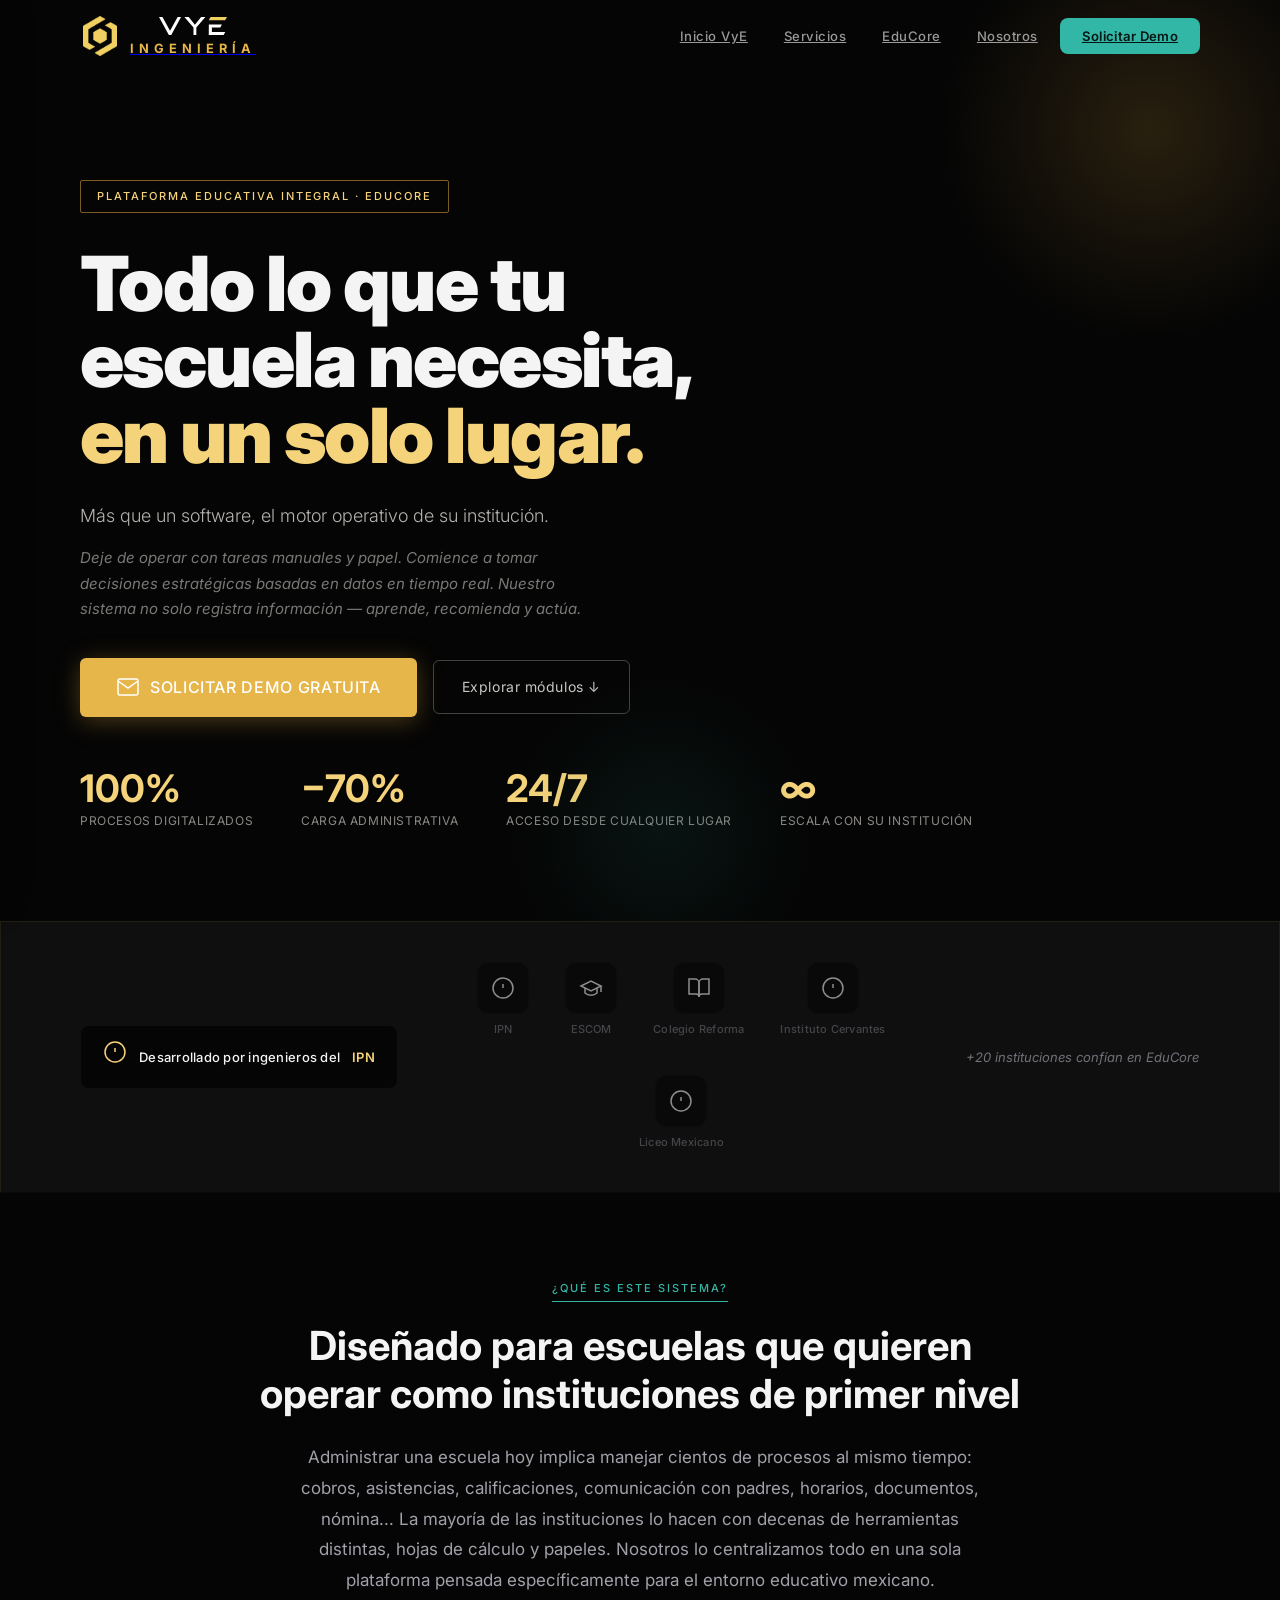
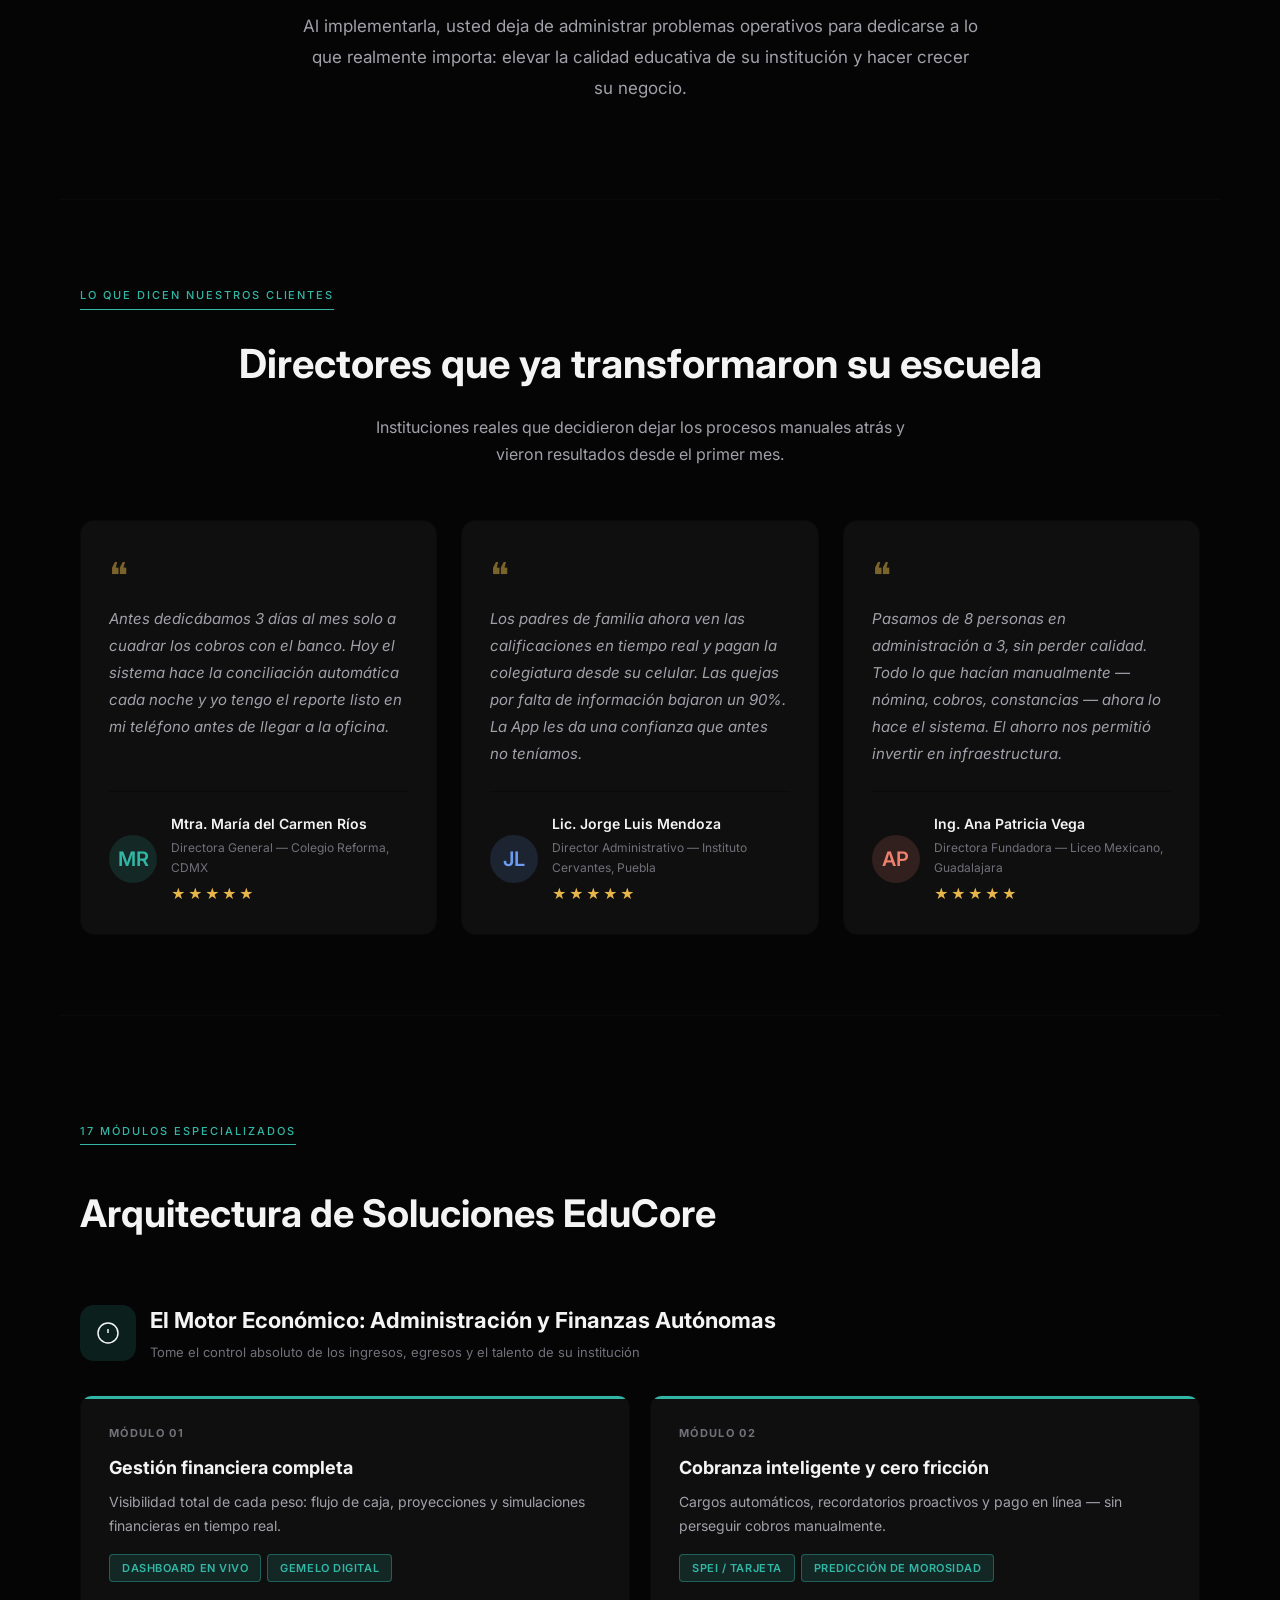
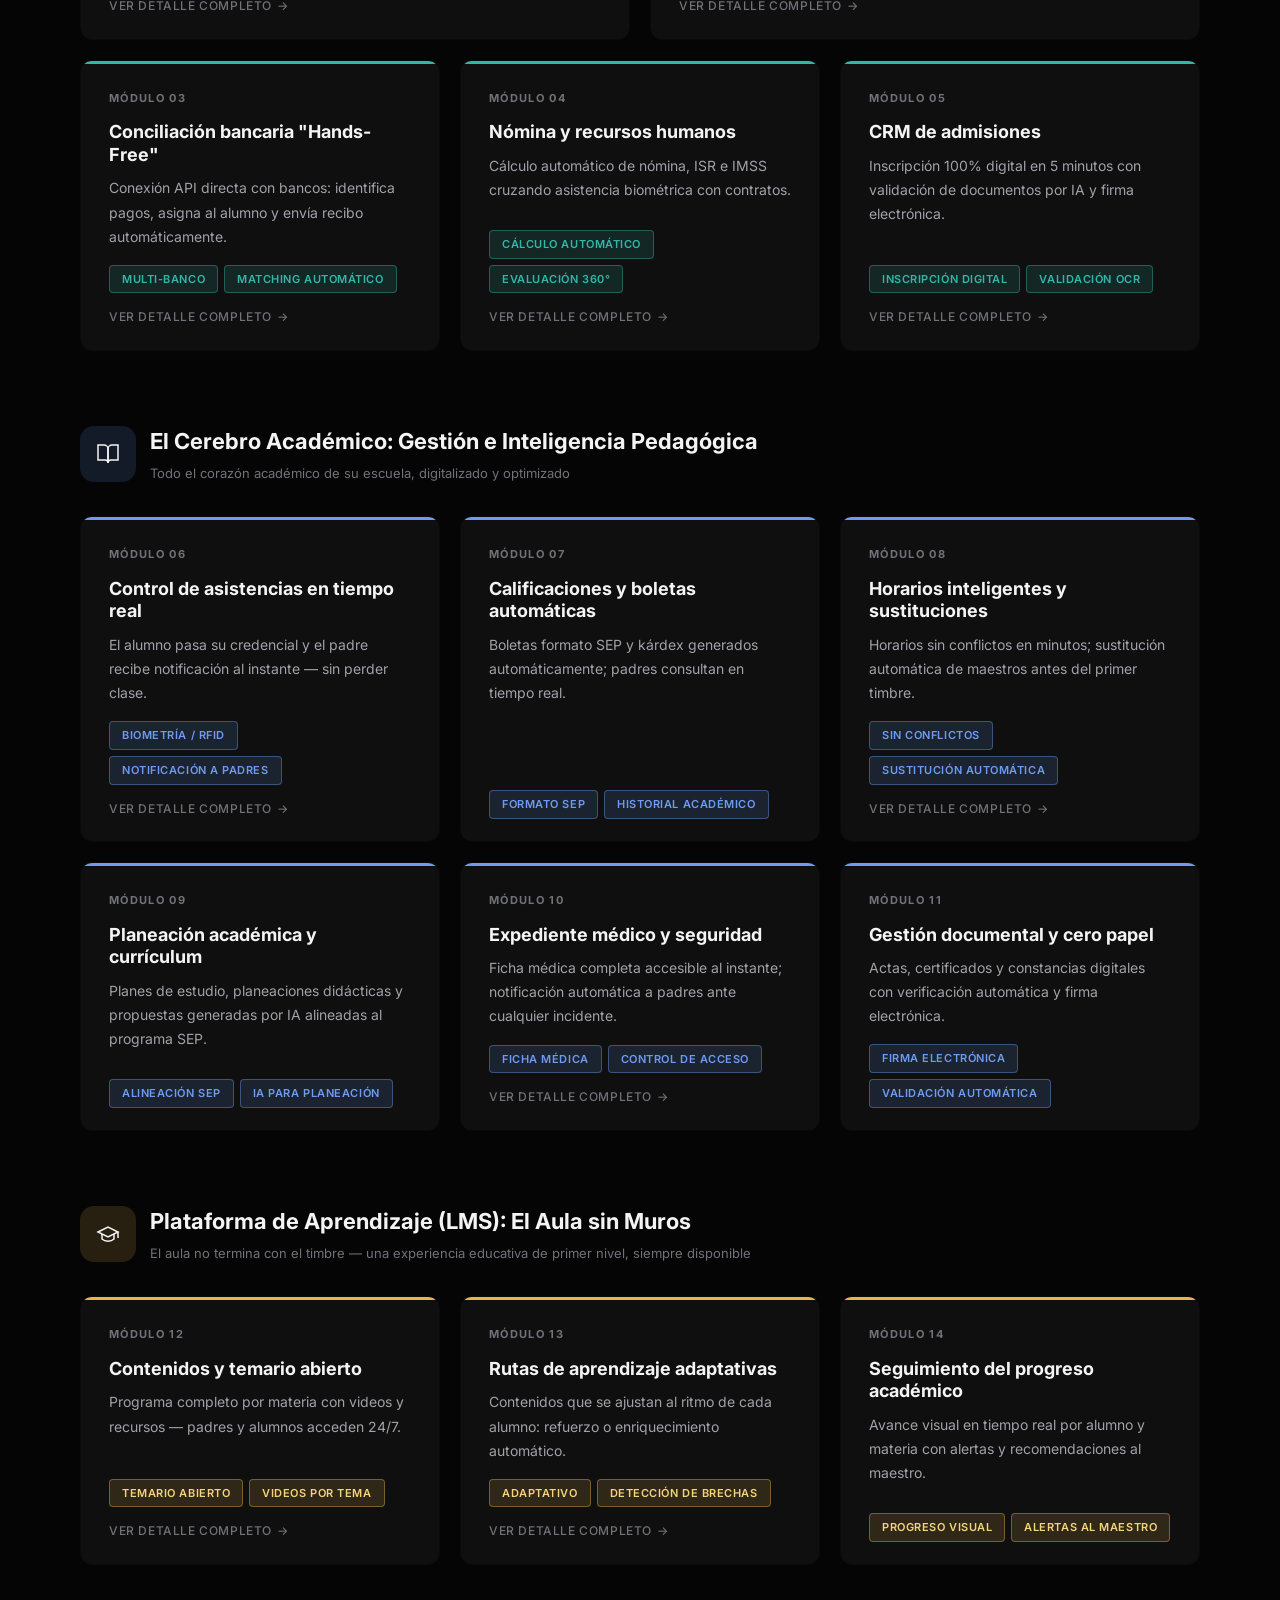
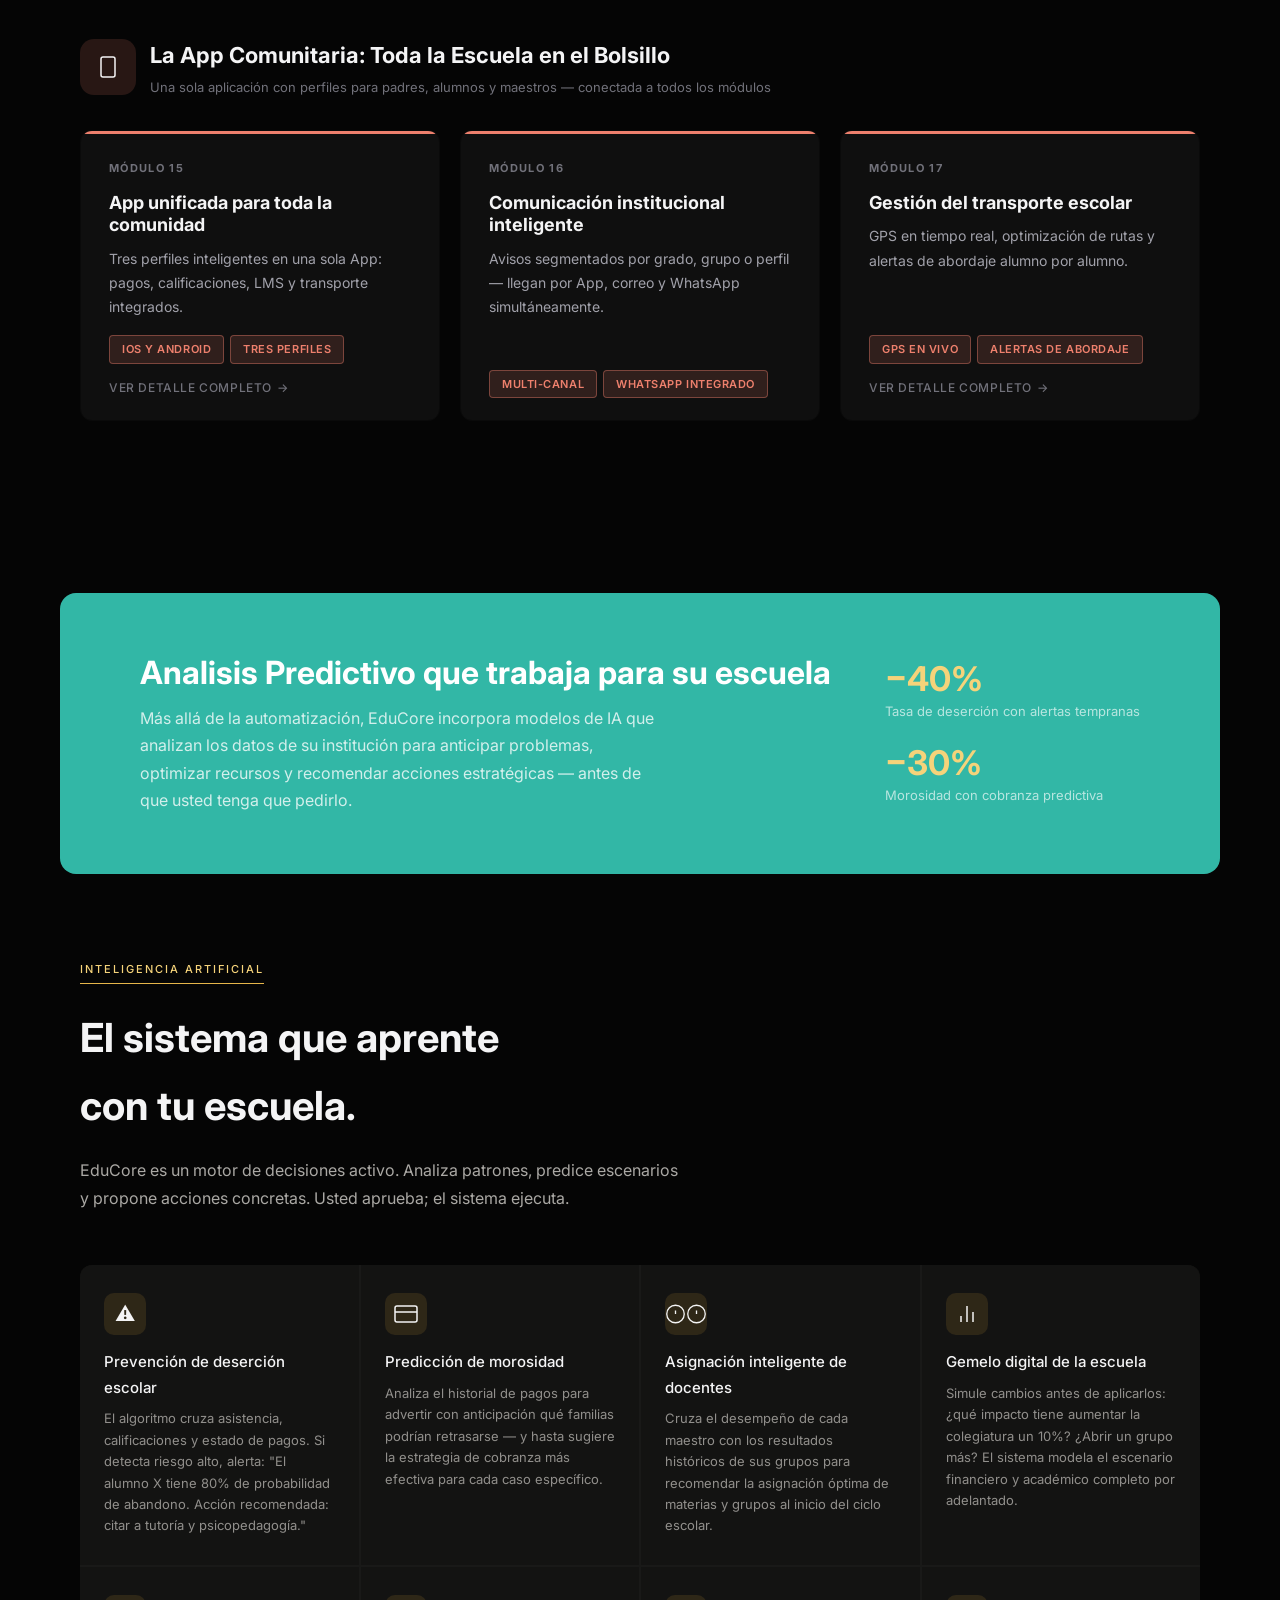
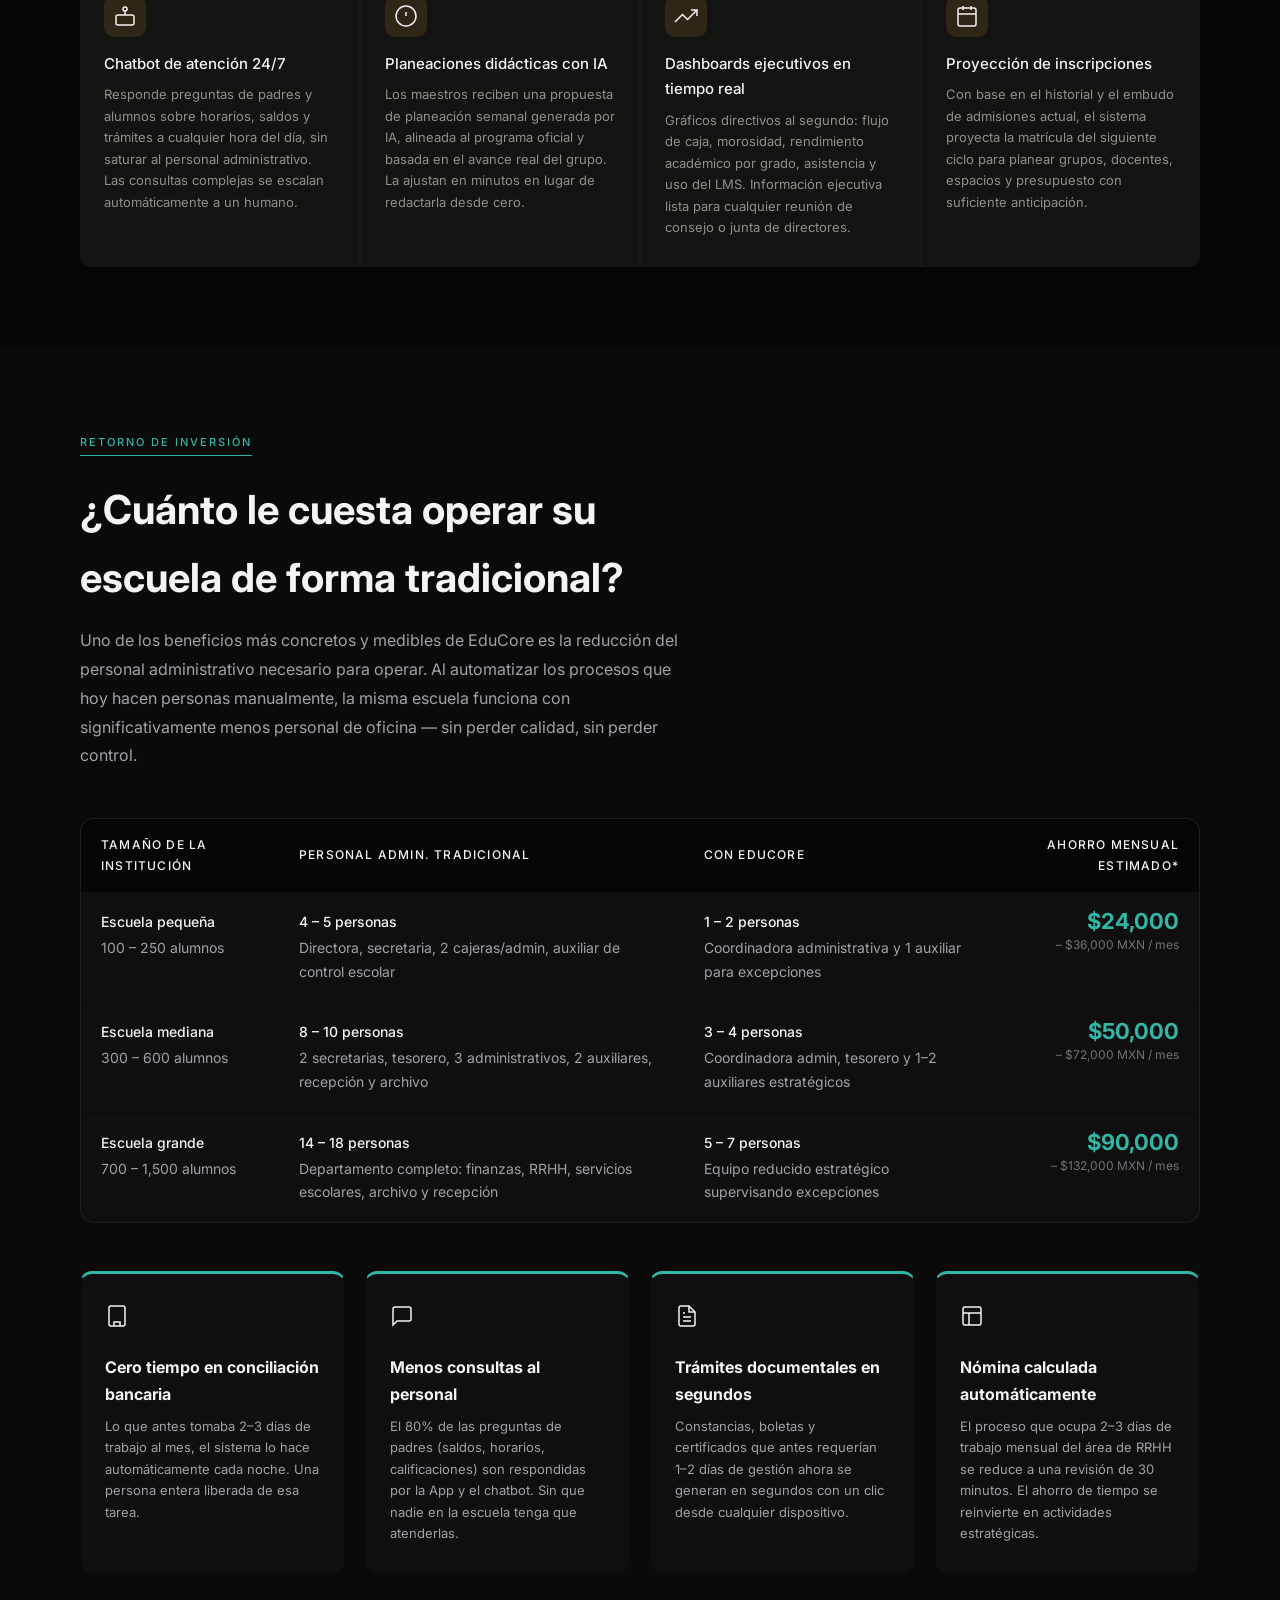
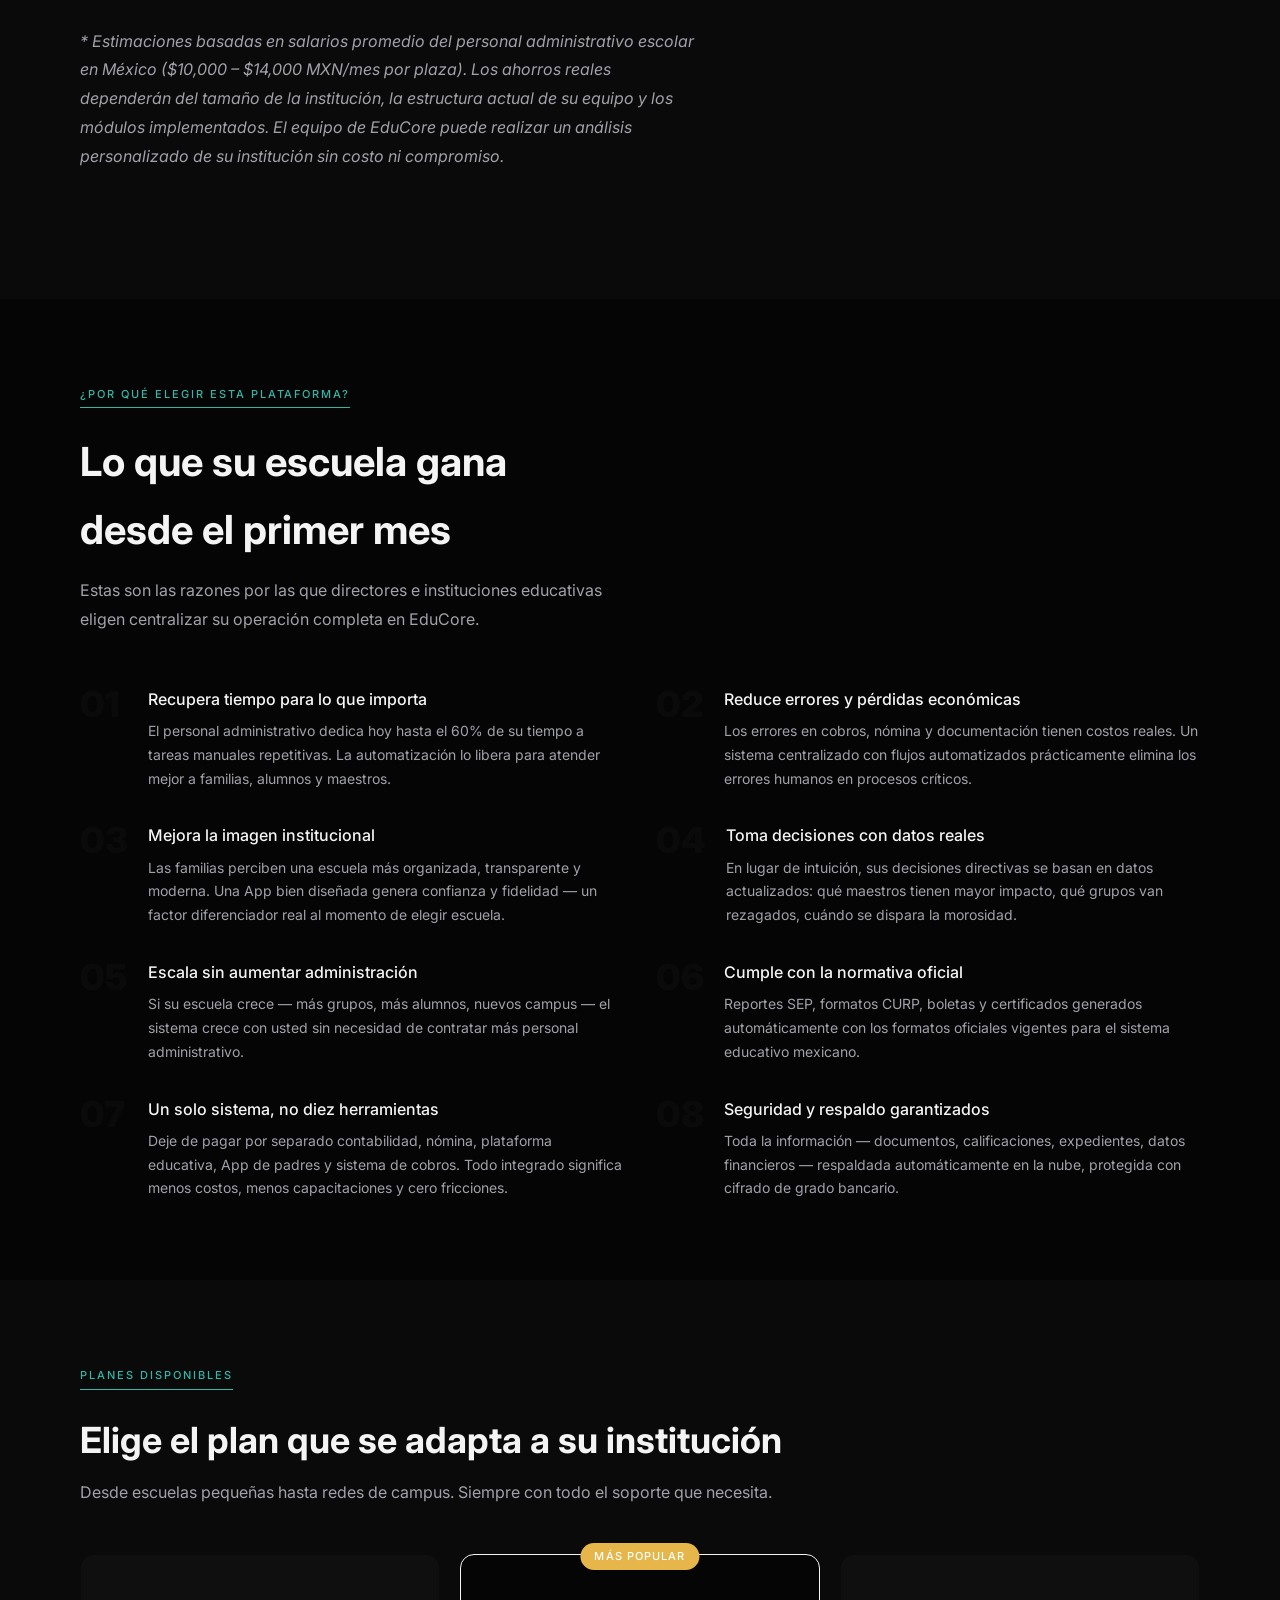
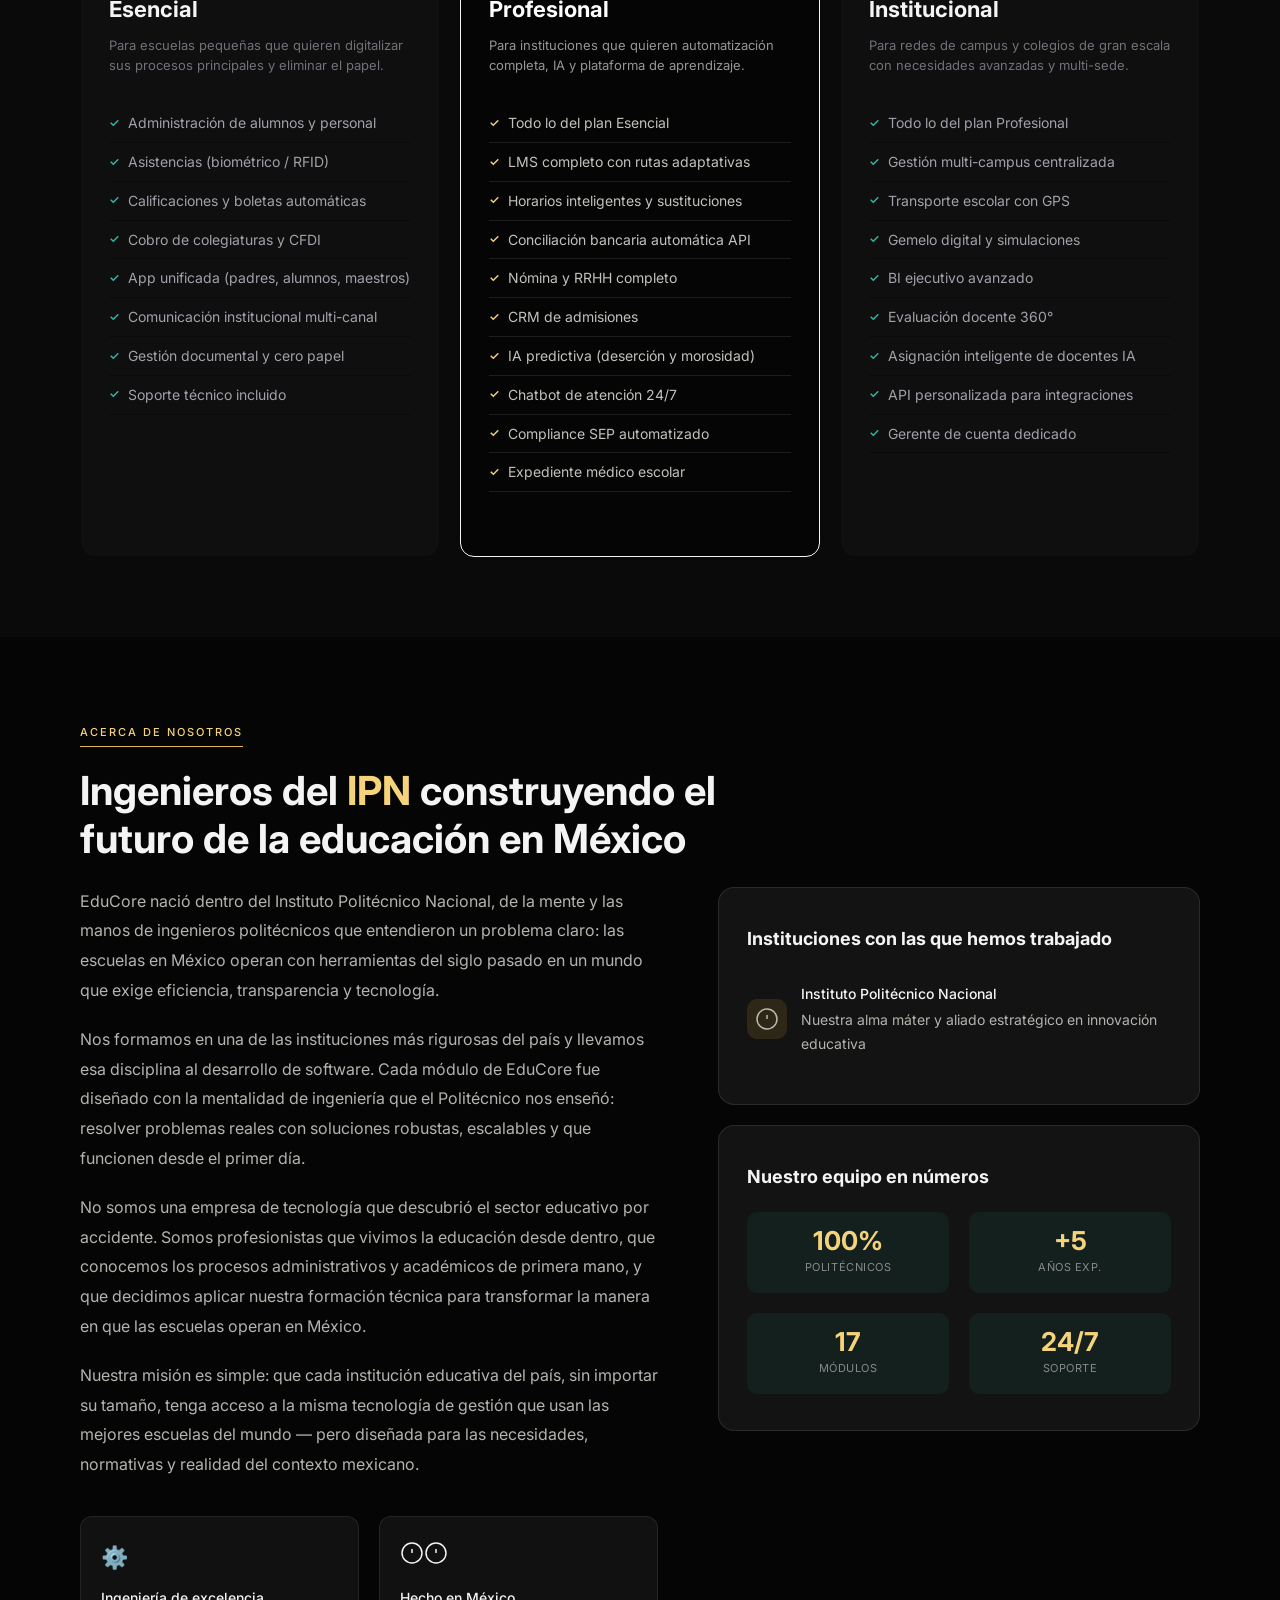
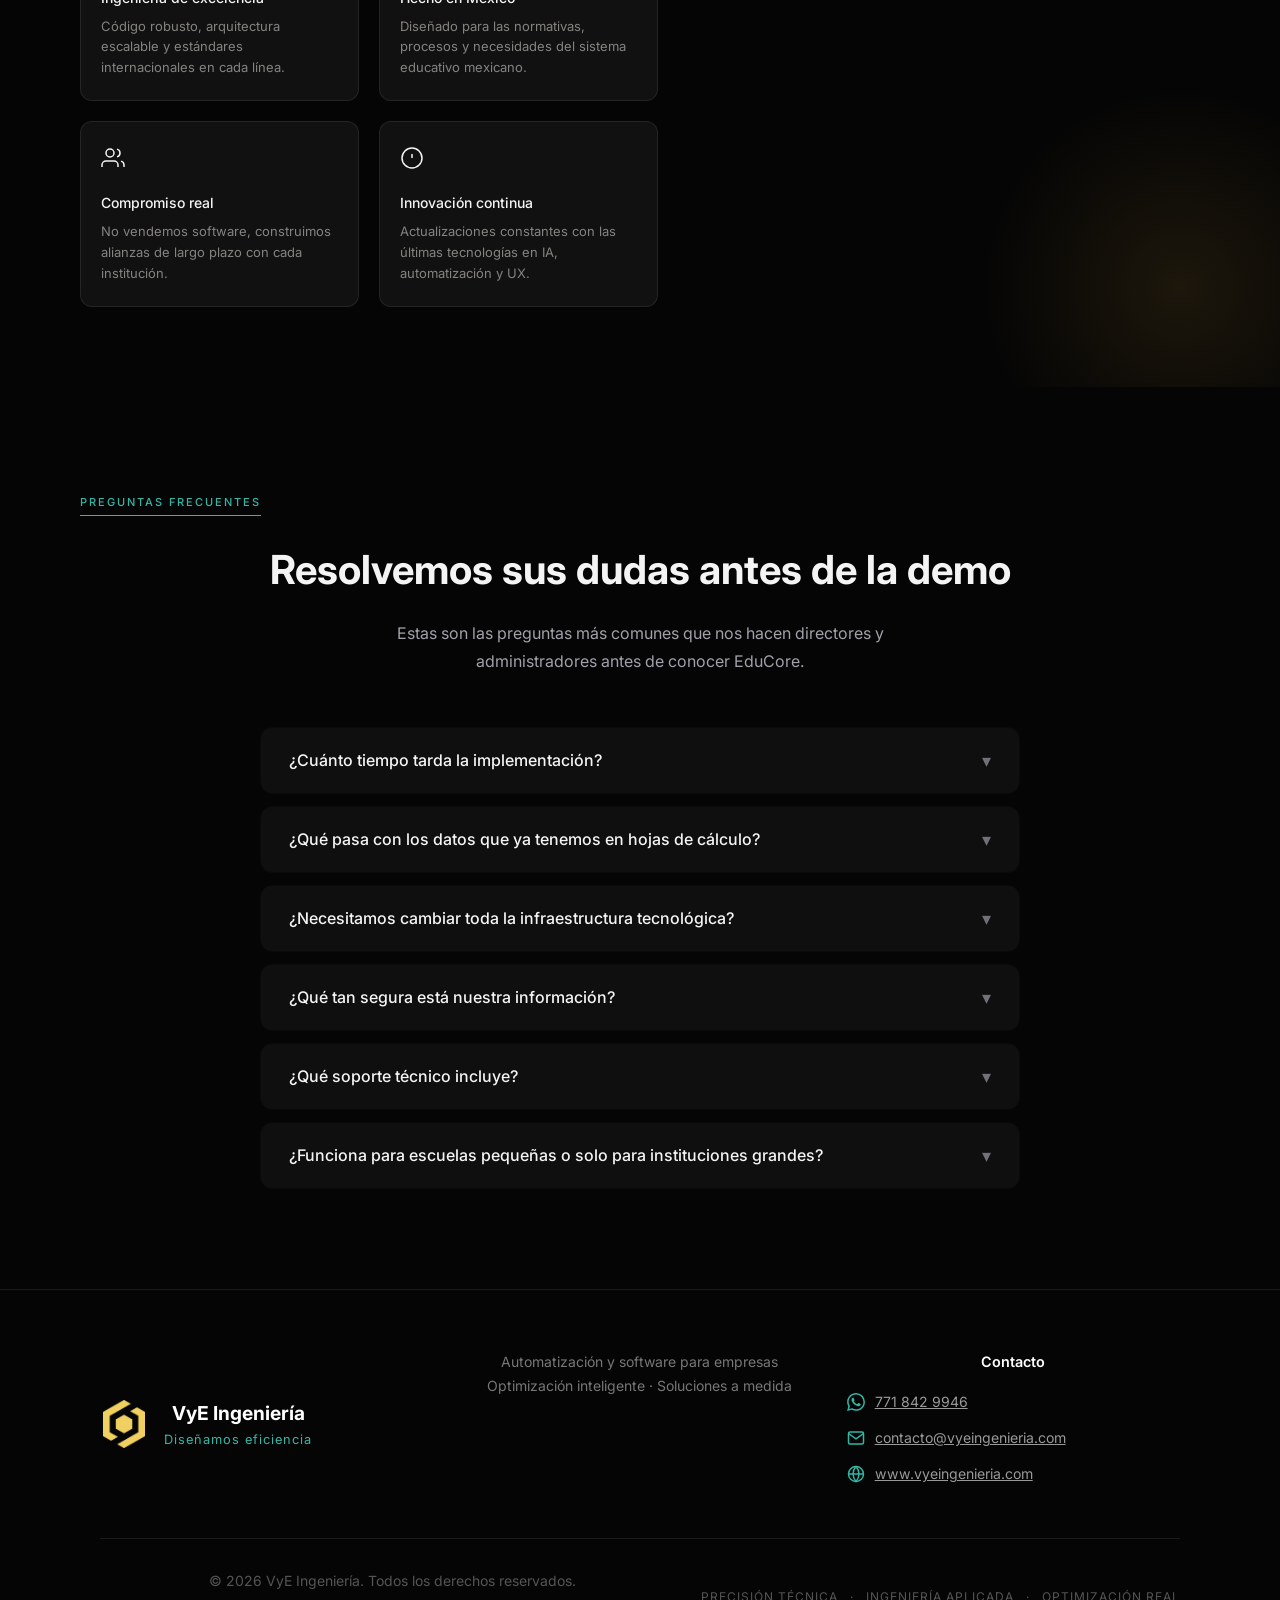
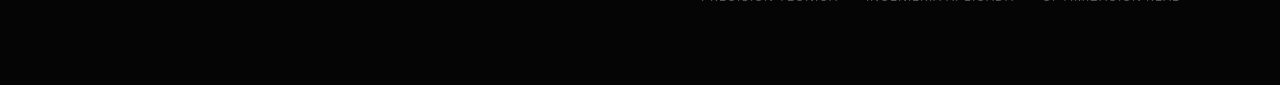
==== commit 529d8653: "Restaura paleta propia de EduCore" ====
--- a/indexSGE.html
+++ b/indexSGE.html
@@ -14,15 +14,17 @@
             --ink-mute: #71717a;
             --cream: #050505;
             --cream-dark: #0a0a0a;
-            --gold: #D4A843;
-            --gold-light: #F2CC68;
-            --teal: #D4A843;
-            --teal-light: rgba(212, 168, 67, 0.15);
-            --blue: #D4A843;
-            --blue-light: rgba(212, 168, 67, 0.15);
-            --coral: #D4A843;
-            --coral-light: rgba(212, 168, 67, 0.15);
-            --amber-light: rgba(212, 168, 67, 0.15);
+            /* EduCore product palette — intentionally independent from VyE gold. */
+            --gold: #E6B64A;
+            --gold-light: #F5D37A;
+            --teal: #32B7A6;
+            --teal-light: rgba(50, 183, 166, 0.15);
+            --blue: #6D9BF1;
+            --blue-light: rgba(109, 155, 241, 0.15);
+            --coral: #EE806D;
+            --coral-light: rgba(238, 128, 109, 0.15);
+            --amber-light: rgba(230, 182, 74, 0.15);
+            --border: 1px solid rgba(244, 244, 245, 0.09);
         }
 
         * {
@@ -1954,10 +1956,37 @@
     .footer { padding-left: 20px; padding-right: 20px; }
 }
 
+/* EduCore uses the shared VyE structure, with product-specific accents. */
+.navbar.scrolled { border-bottom-color: rgba(244, 244, 245, 0.09); }
+.navbar__link::after { background: var(--teal); }
+.navbar__toggle span { background: var(--teal); }
+.navbar__cta-btn {
+    background: var(--teal);
+    color: #061614;
+    box-shadow: none;
+}
+.navbar__cta-btn:hover { background: #4acabb; box-shadow: 0 8px 24px rgba(50, 183, 166, 0.22); }
+
+.badge-teal { background: var(--teal-light); border-color: rgba(50, 183, 166, 0.4); color: var(--teal); }
+.badge-blue { background: var(--blue-light); border-color: rgba(109, 155, 241, 0.4); color: var(--blue); }
+.badge-coral { background: var(--coral-light); border-color: rgba(238, 128, 109, 0.4); color: var(--coral); }
+.badge-gold { background: var(--amber-light); border-color: rgba(230, 182, 74, 0.4); color: var(--gold-light); }
+
+@media (max-width: 768px) {
+    /* Keeps the first EduCore label below the shared fixed header. */
+    .hero { padding-top: 118px !important; }
+}
+
+/* Page-level accent overrides: no corporate-gold progress line in EduCore. */
+.educore-page .navbar.scrolled { border-bottom-color: transparent; }
+.educore-page .scroll-progress { display: none; }
+.educore-page .footer__brand-tagline,
+.educore-page .footer__contact-item svg { color: var(--teal); }
+
 </style>
 </head>
 
-<body>
+<body class="educore-page">
 
     <!-- PRELOADER -->
     <div class="preloader" id="preloader">
@@ -3788,7 +3817,7 @@
             </div>
         </div>
     </footer>
-<script src="script.js?v=phase1"></script>
+<script src="script.js?v=phase2"></script>
 </body>
 
 </html>
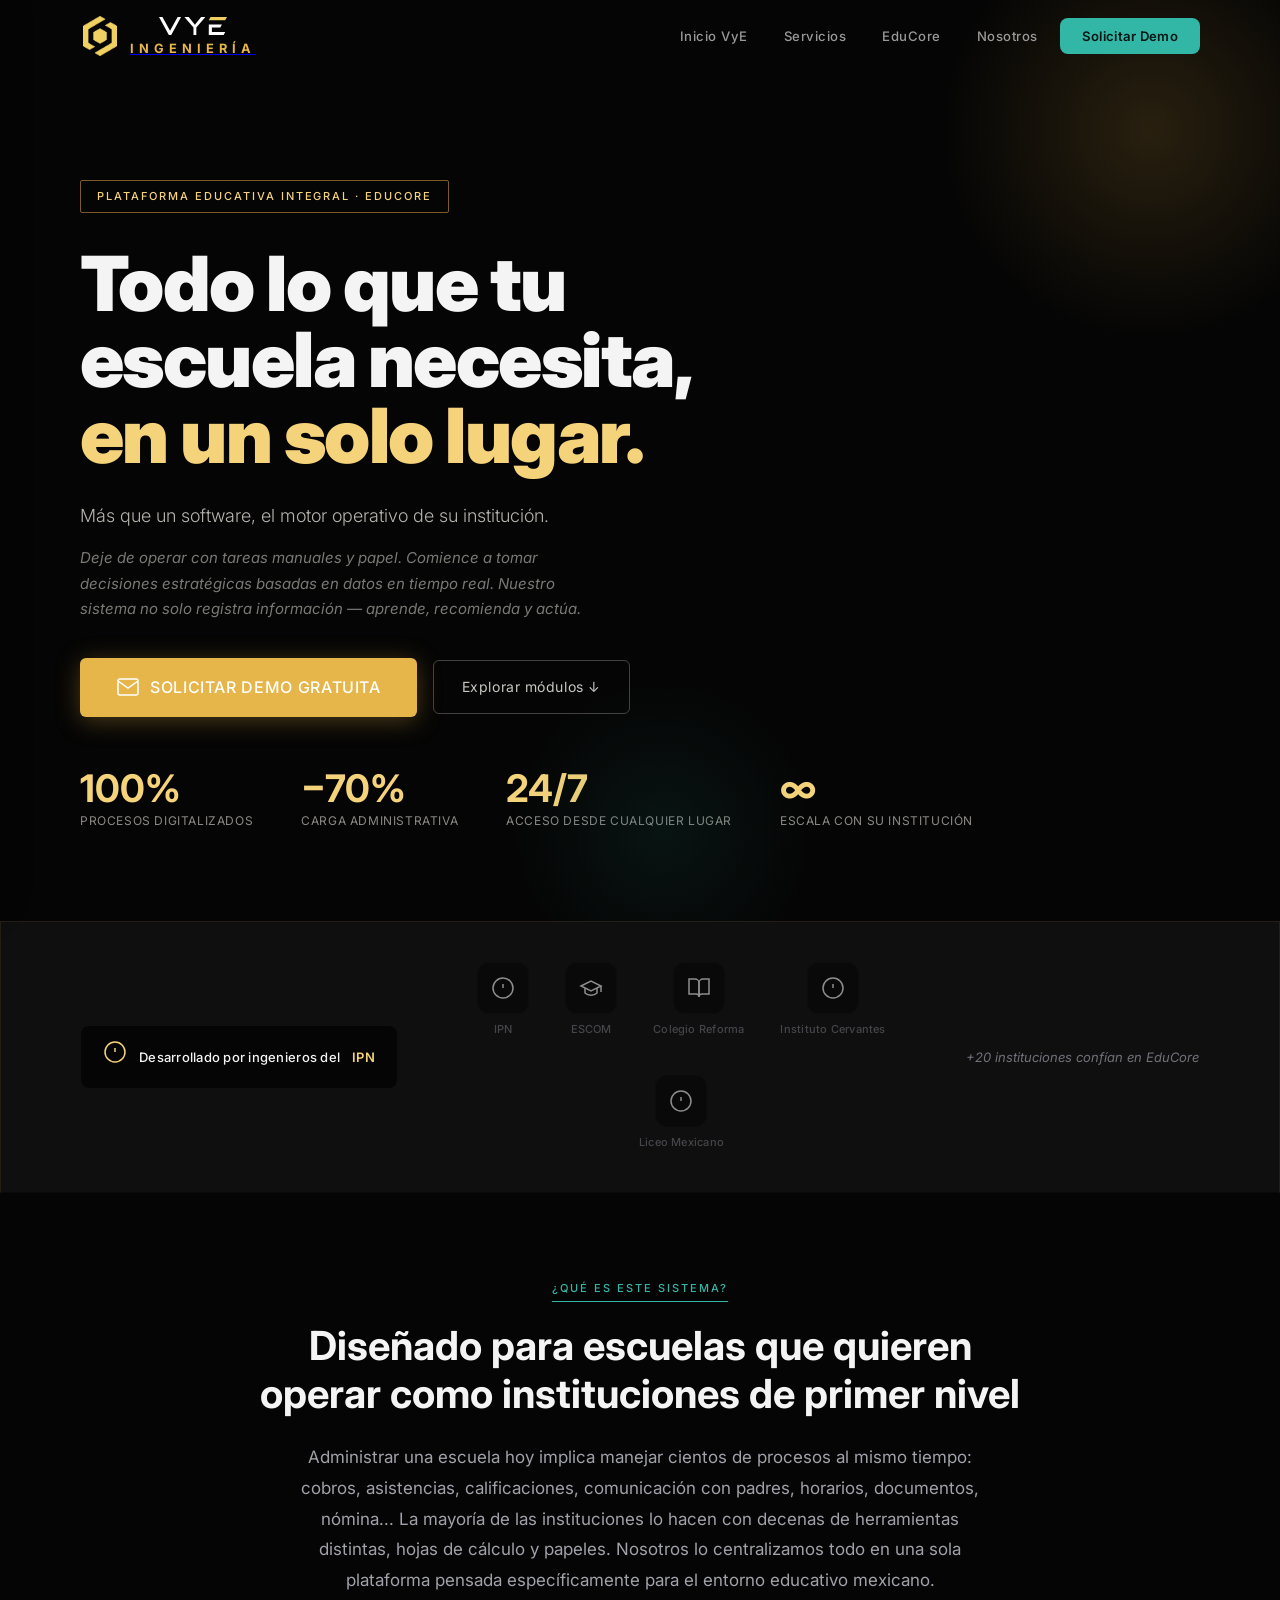
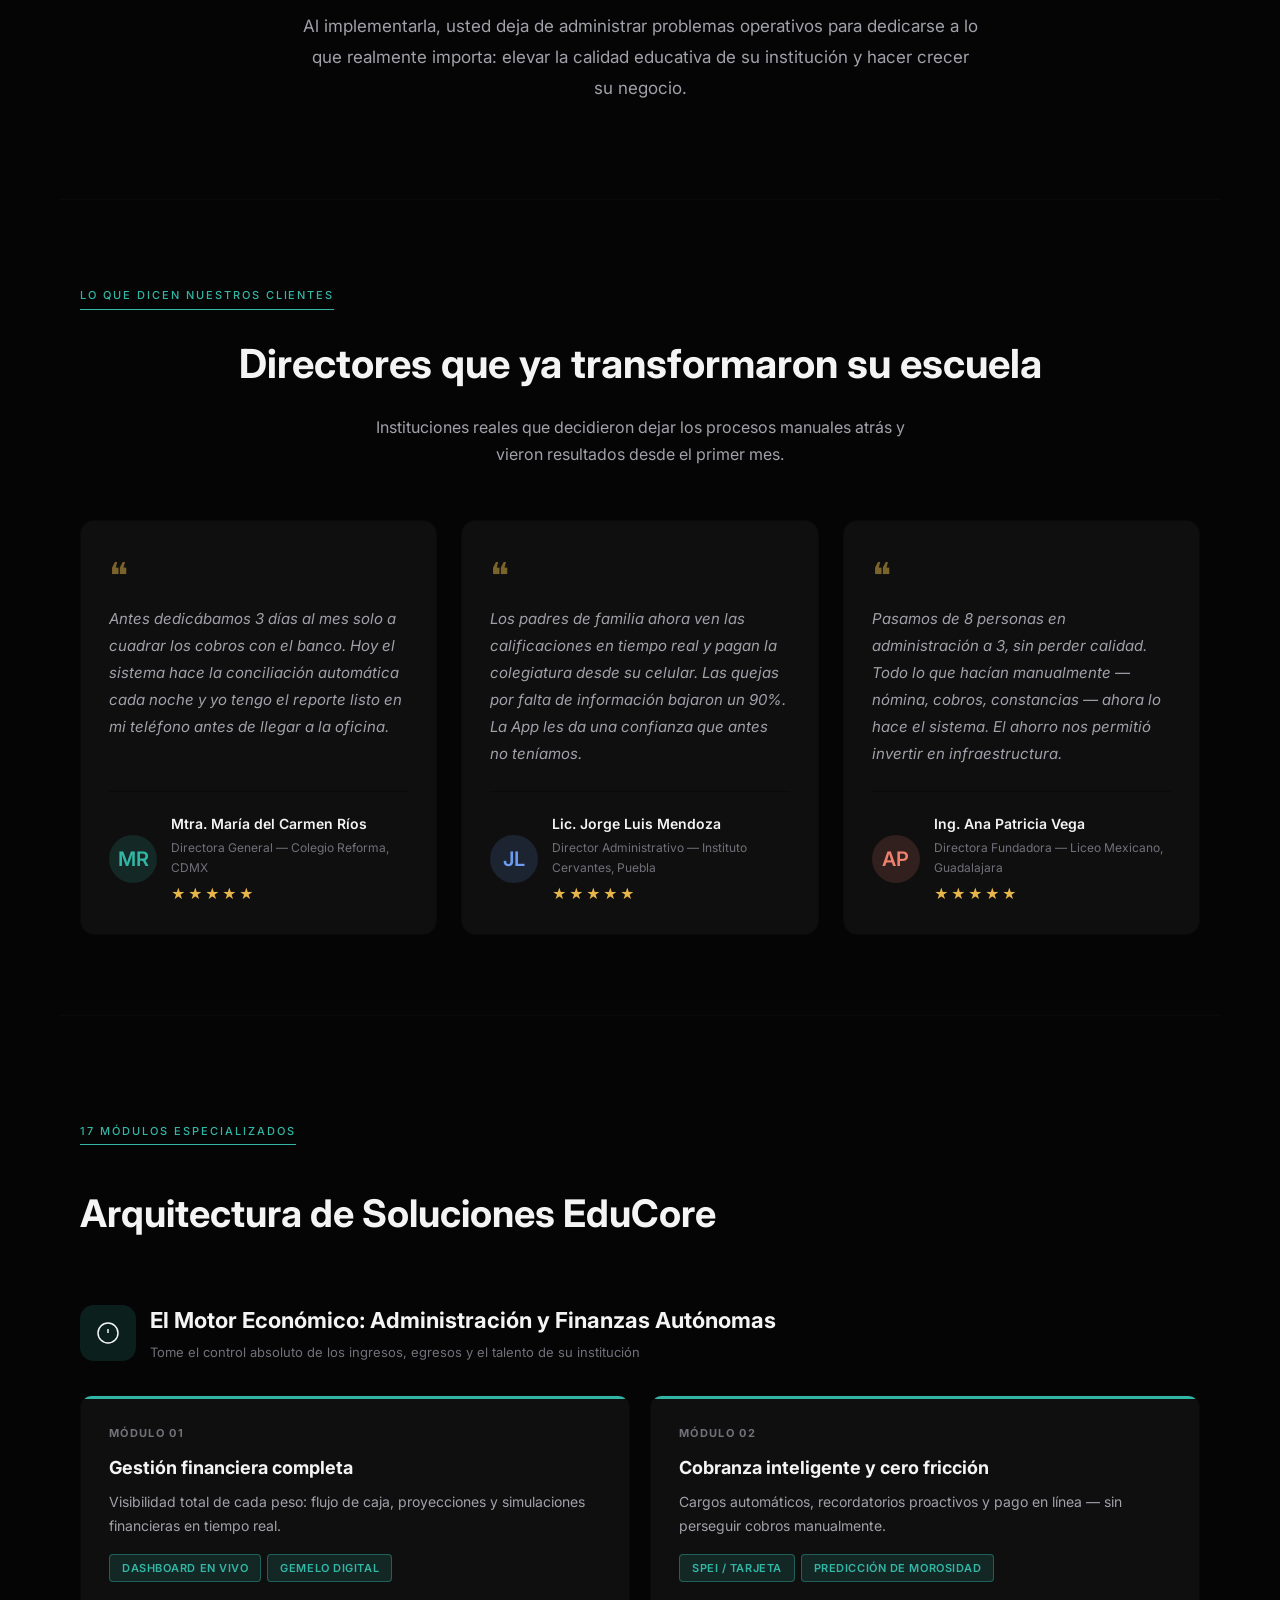
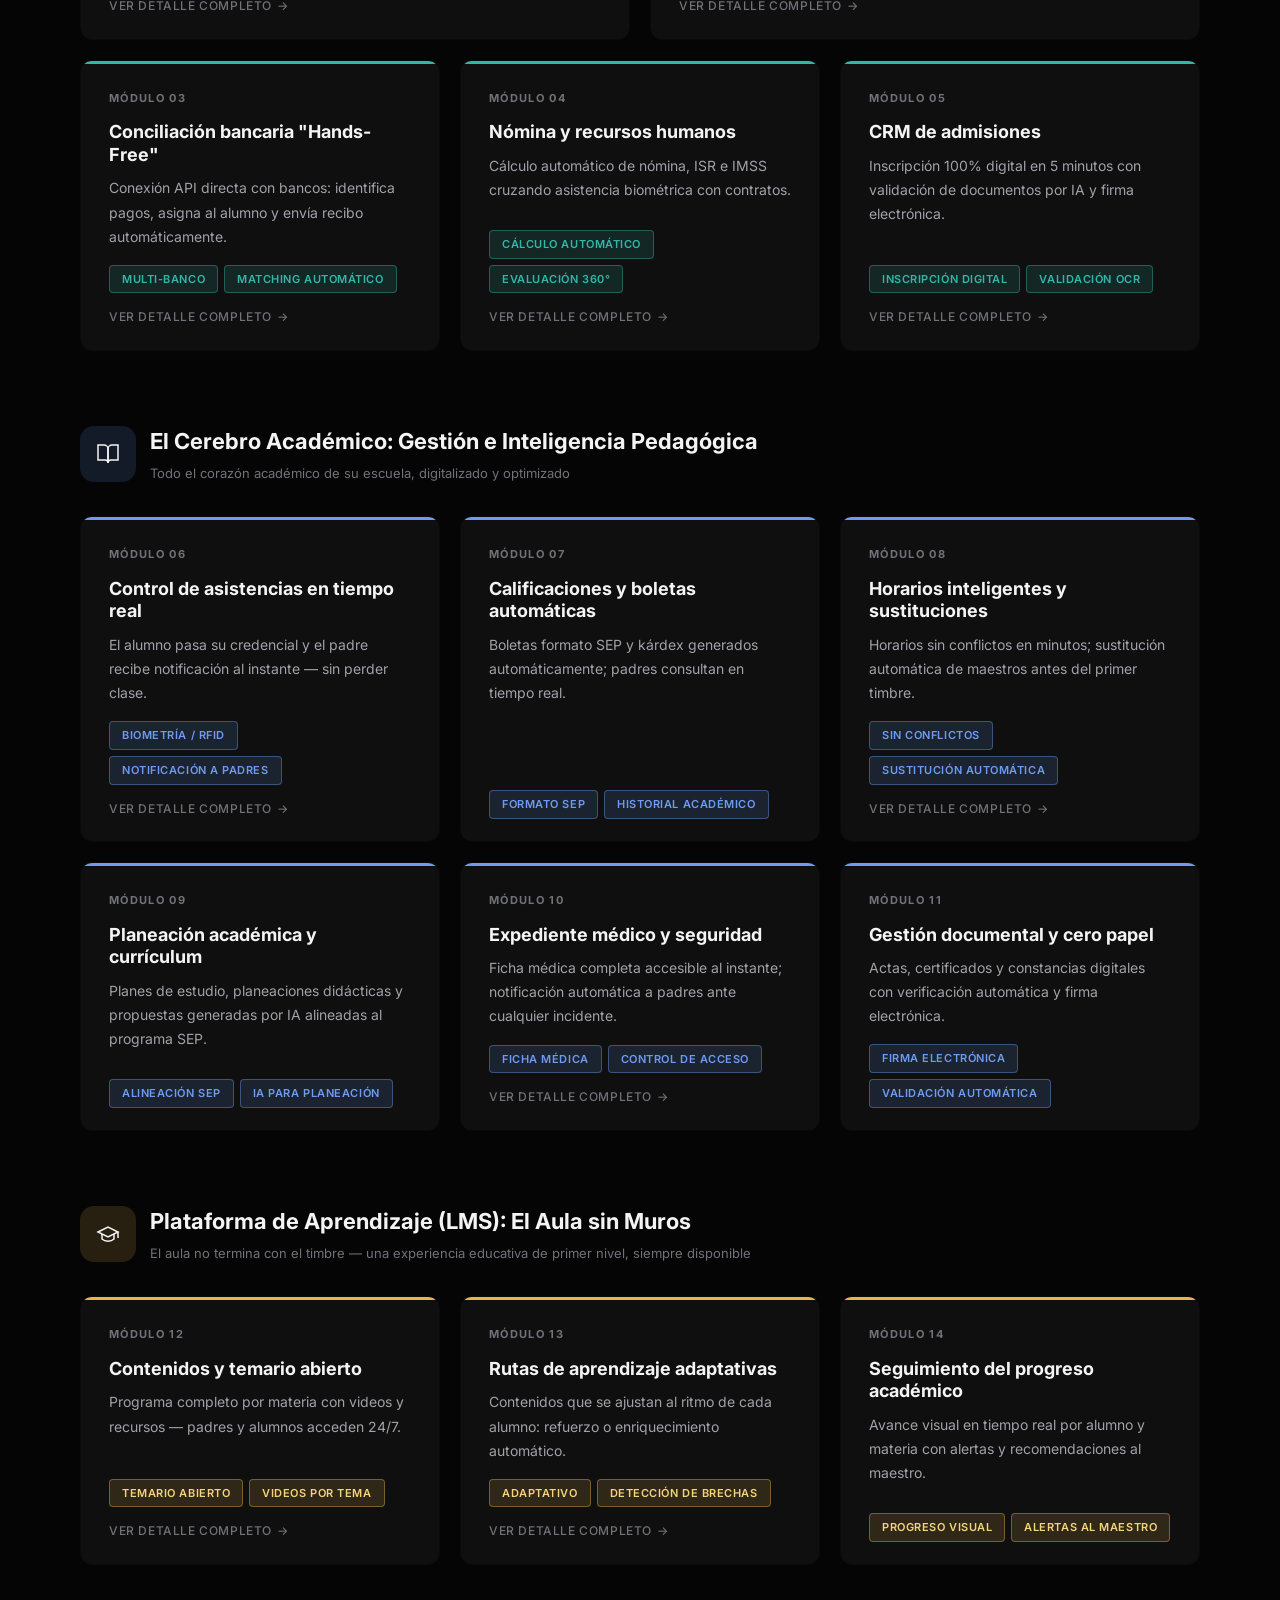
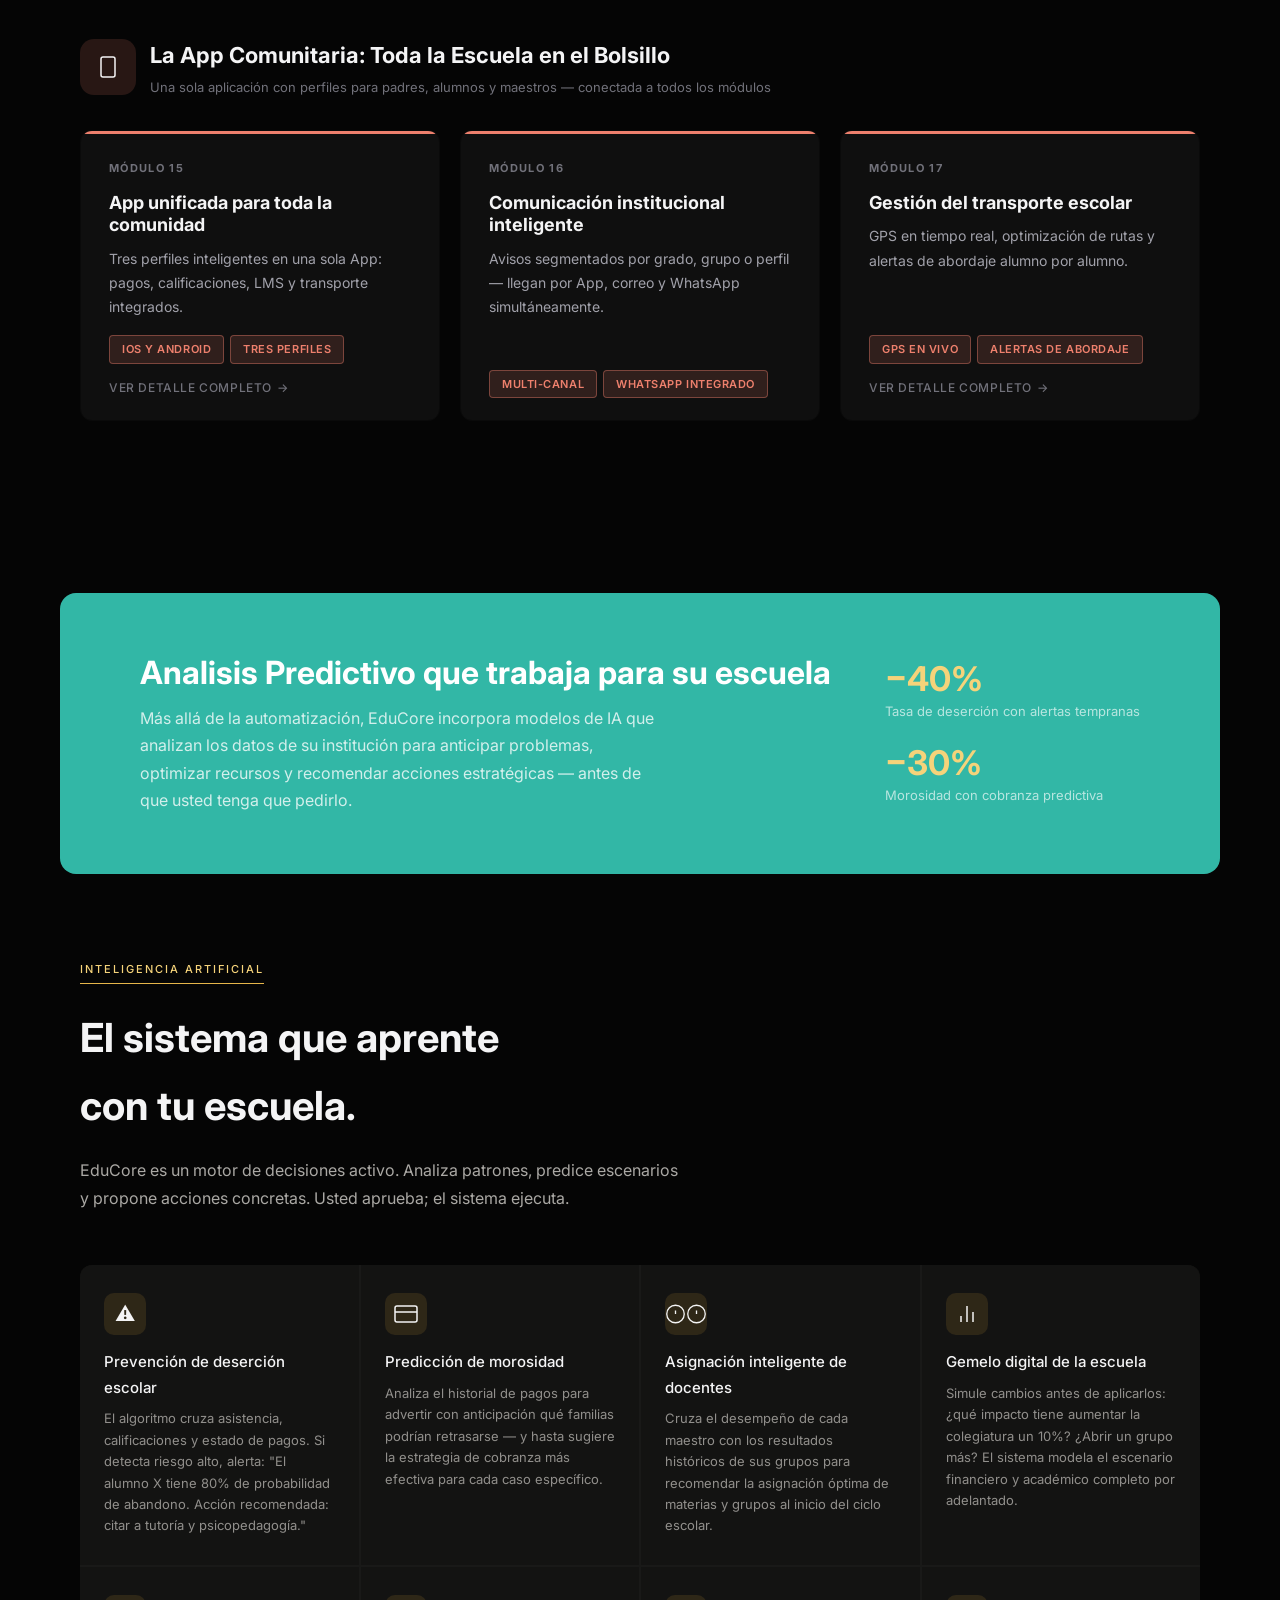
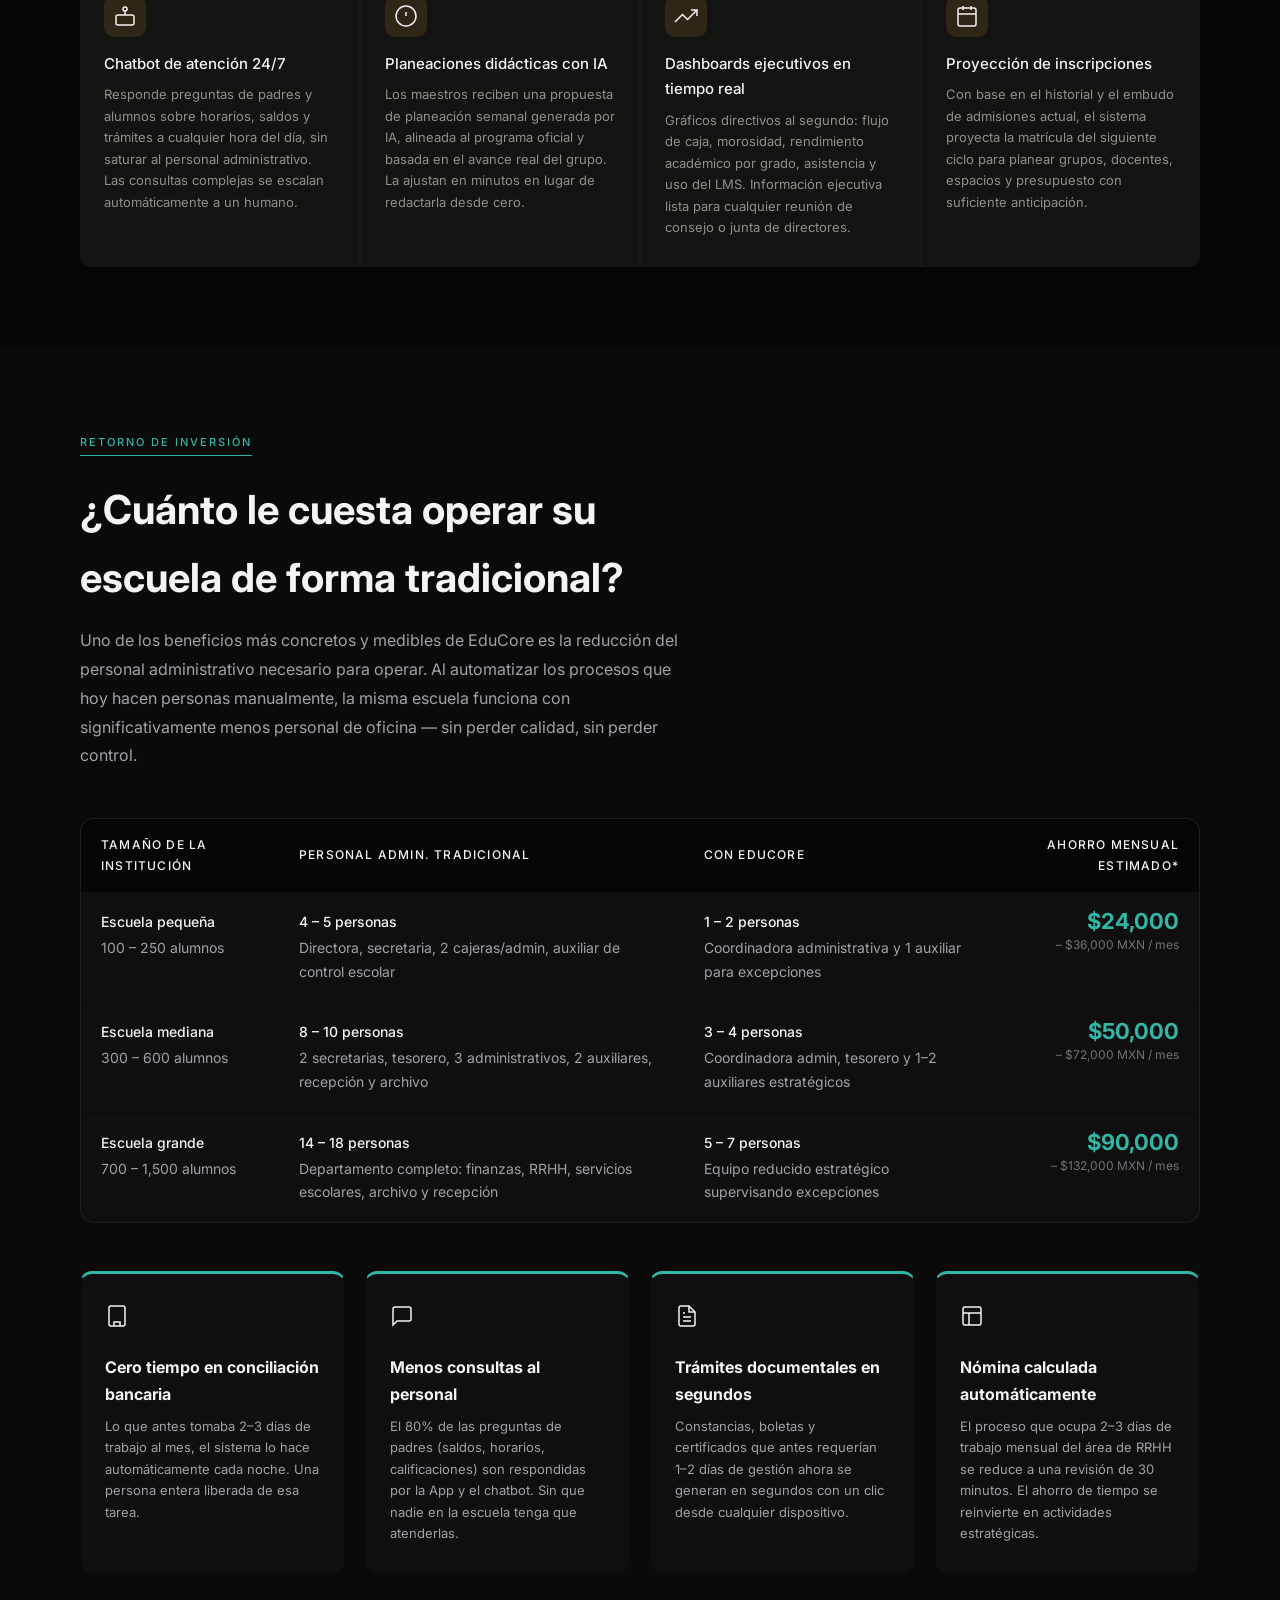
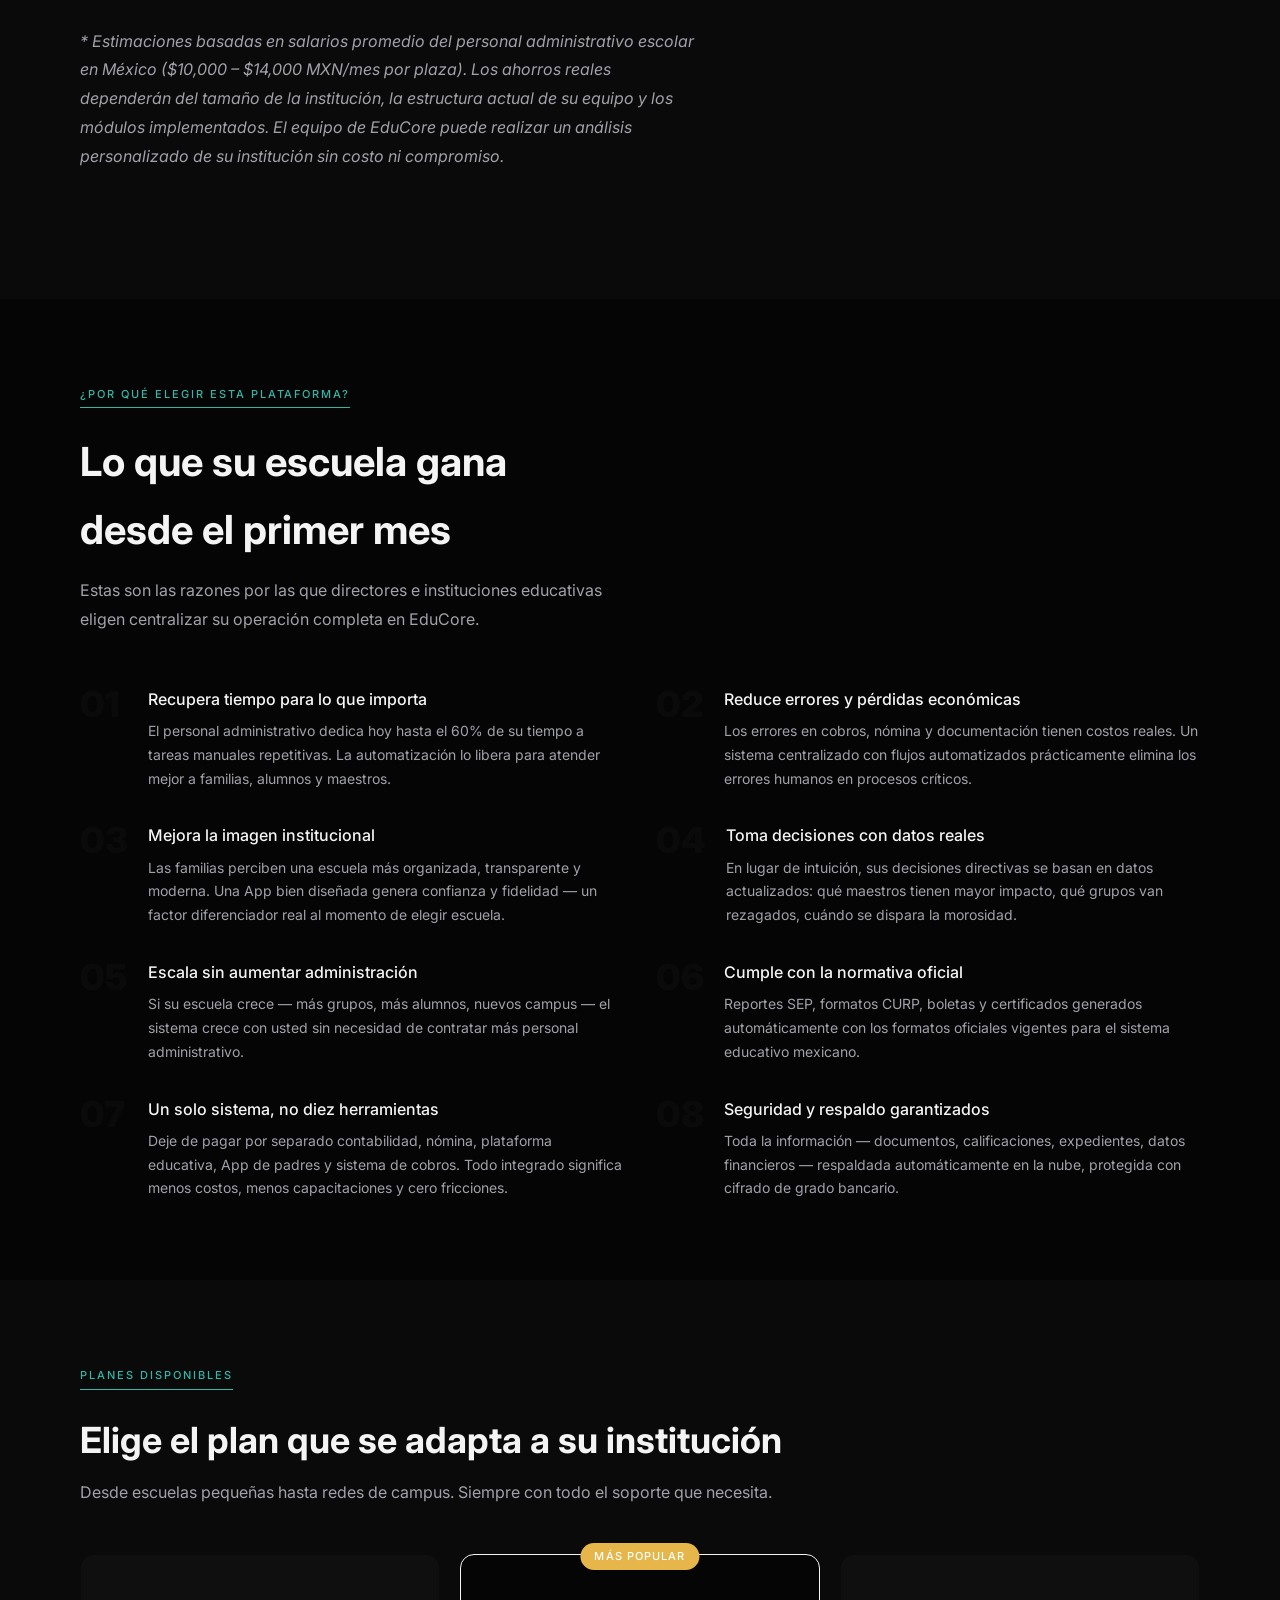
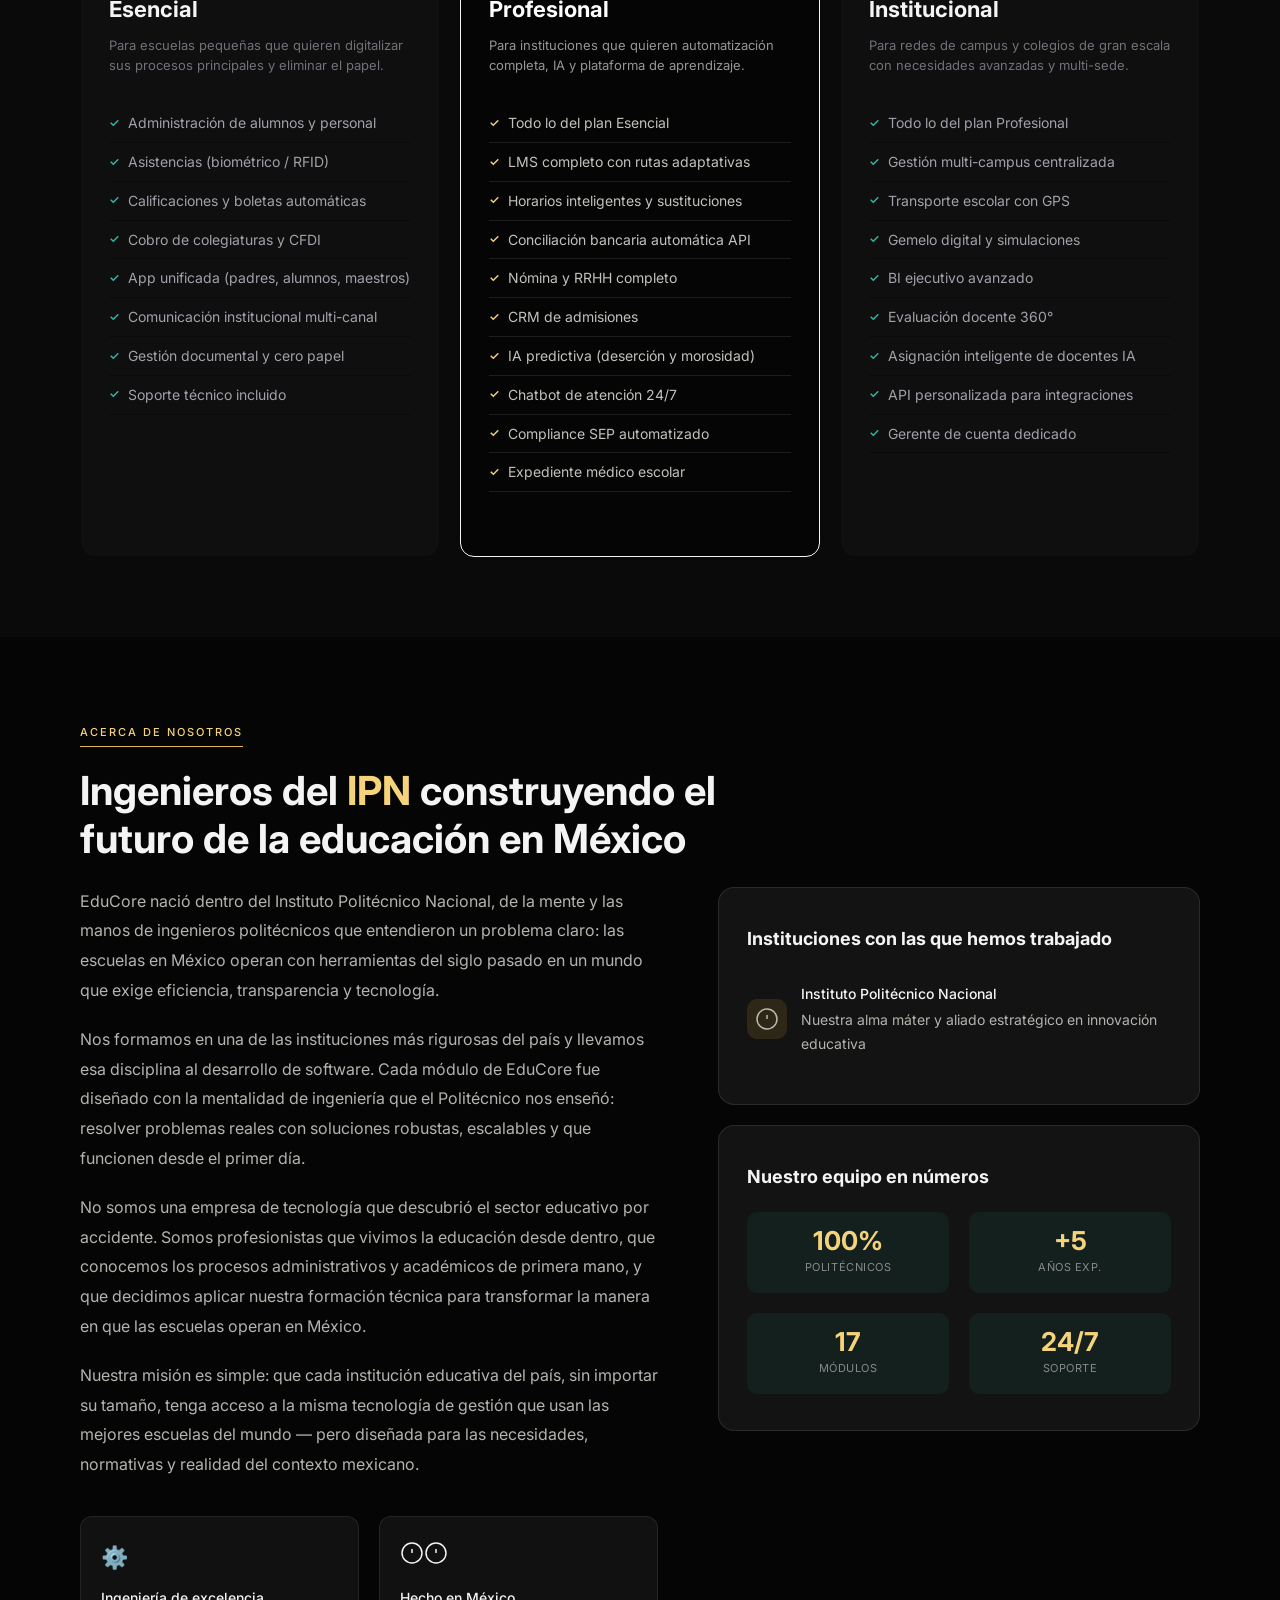
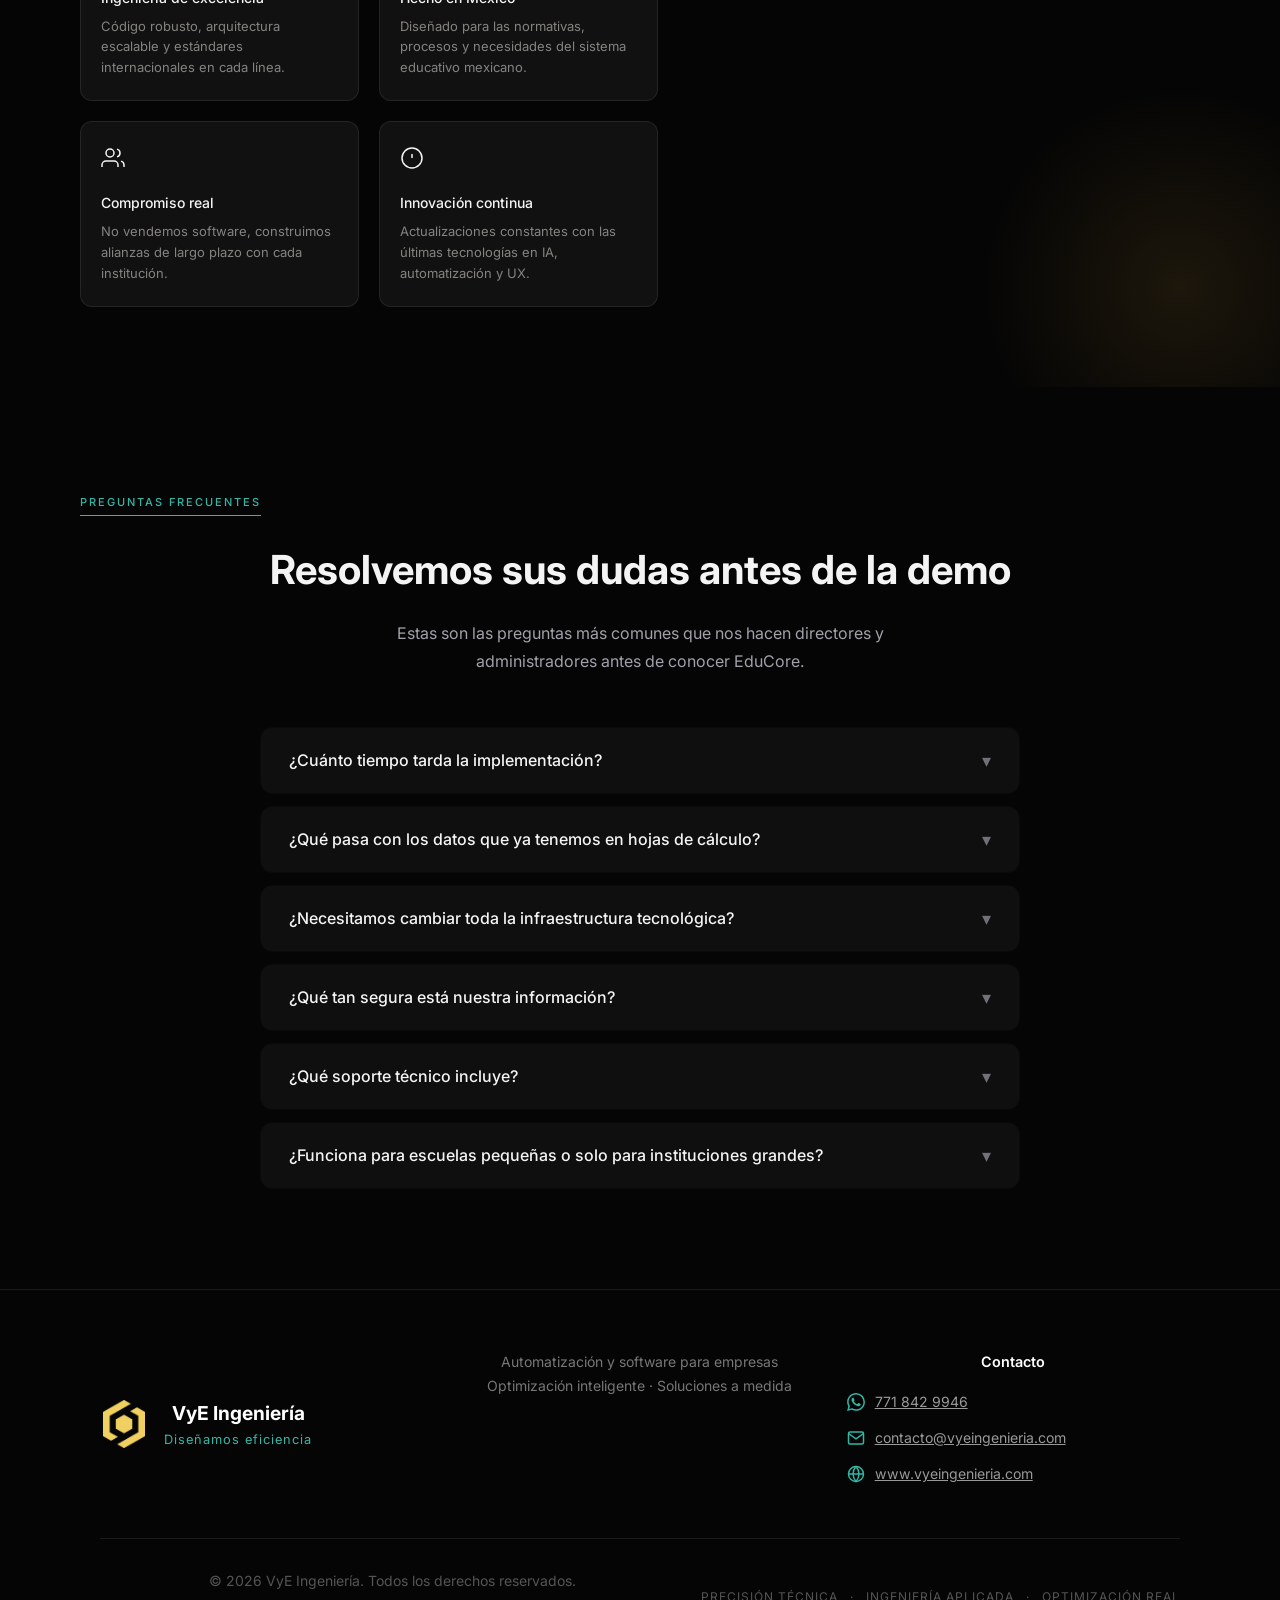
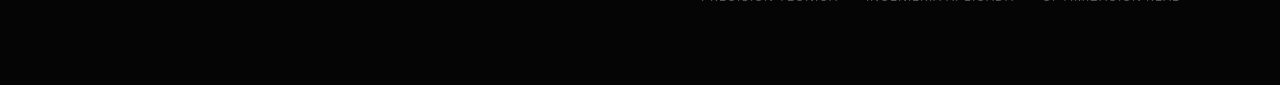
==== commit f24e2f26: "Quita subrayado del menú EduCore" ====
--- a/indexSGE.html
+++ b/indexSGE.html
@@ -1978,7 +1978,15 @@
 }
 
 /* Page-level accent overrides: no corporate-gold progress line in EduCore. */
-.educore-page .navbar.scrolled { border-bottom-color: transparent; }
+.educore-page .navbar,
+.educore-page .navbar.scrolled {
+    border-bottom: 0 !important;
+    box-shadow: none;
+}
+.educore-page .navbar__link,
+.educore-page .navbar__cta-btn {
+    text-decoration: none !important;
+}
 .educore-page .scroll-progress { display: none; }
 .educore-page .footer__brand-tagline,
 .educore-page .footer__contact-item svg { color: var(--teal); }
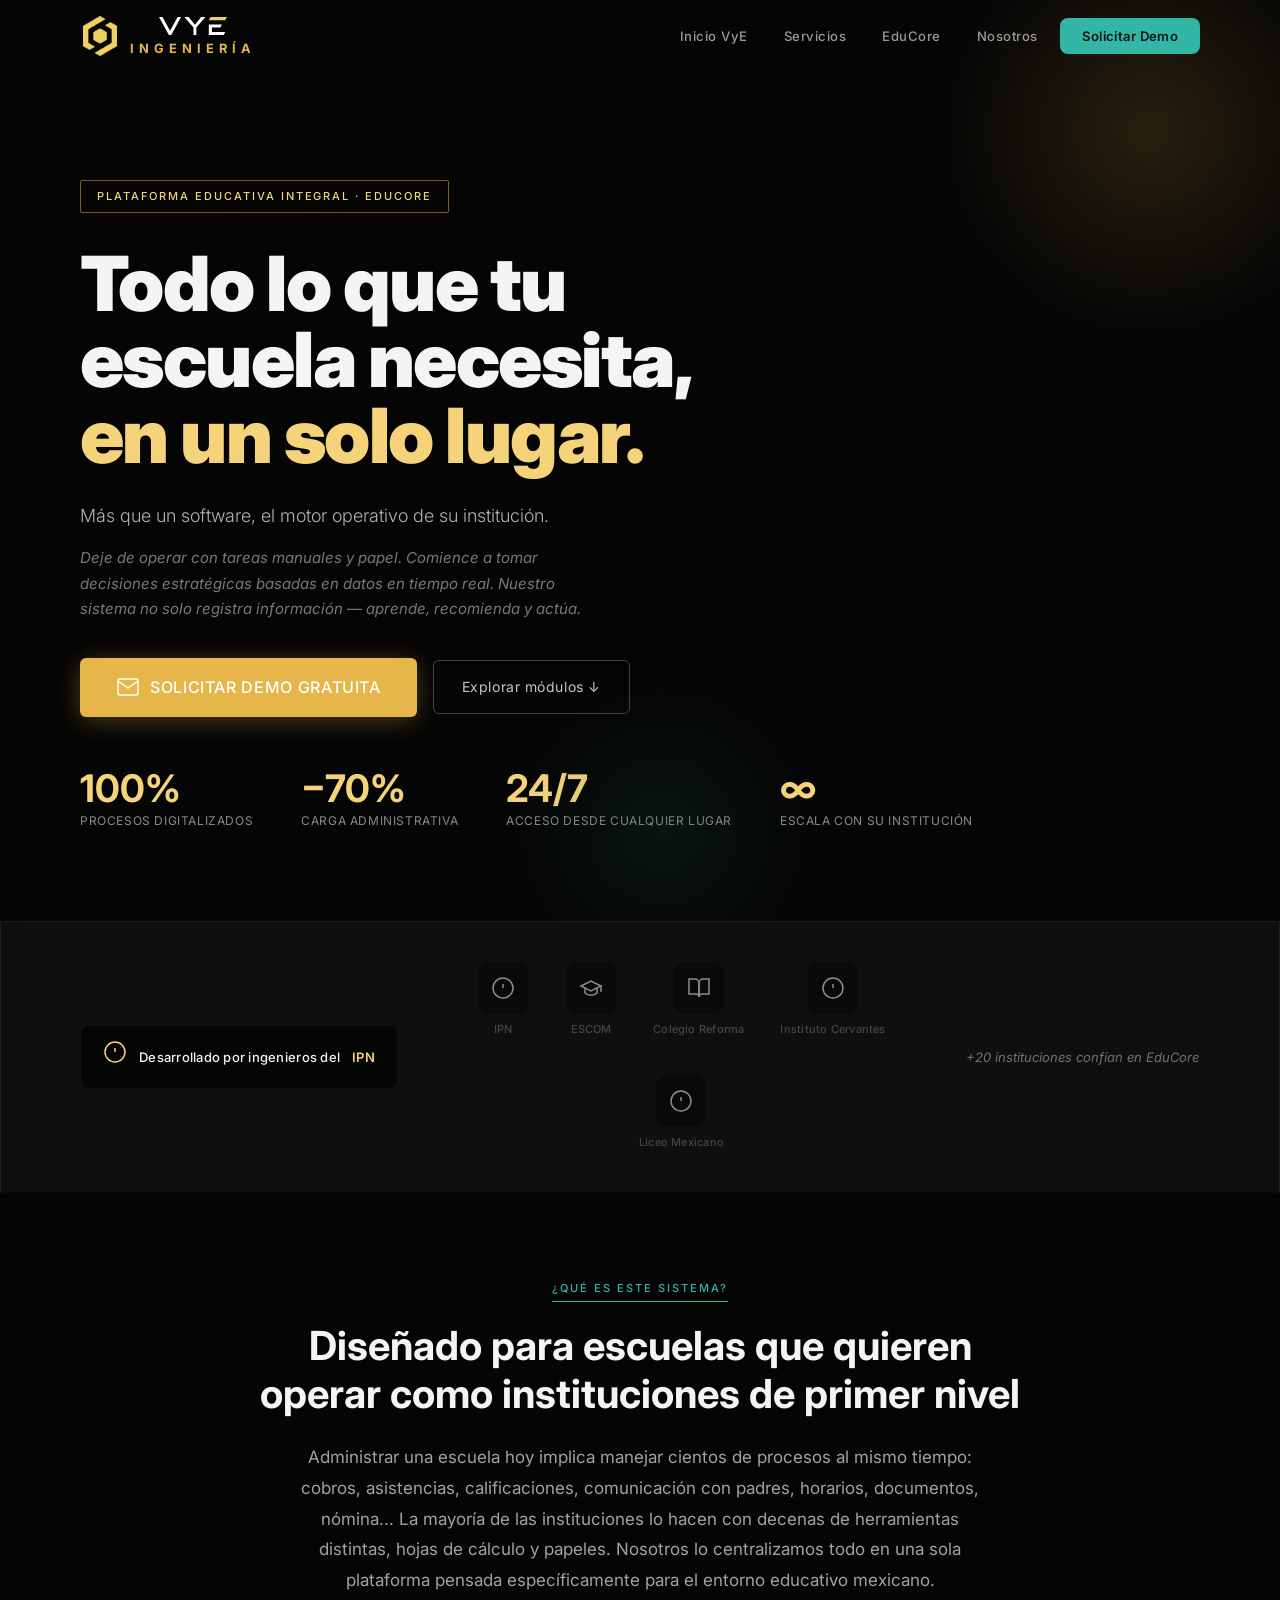
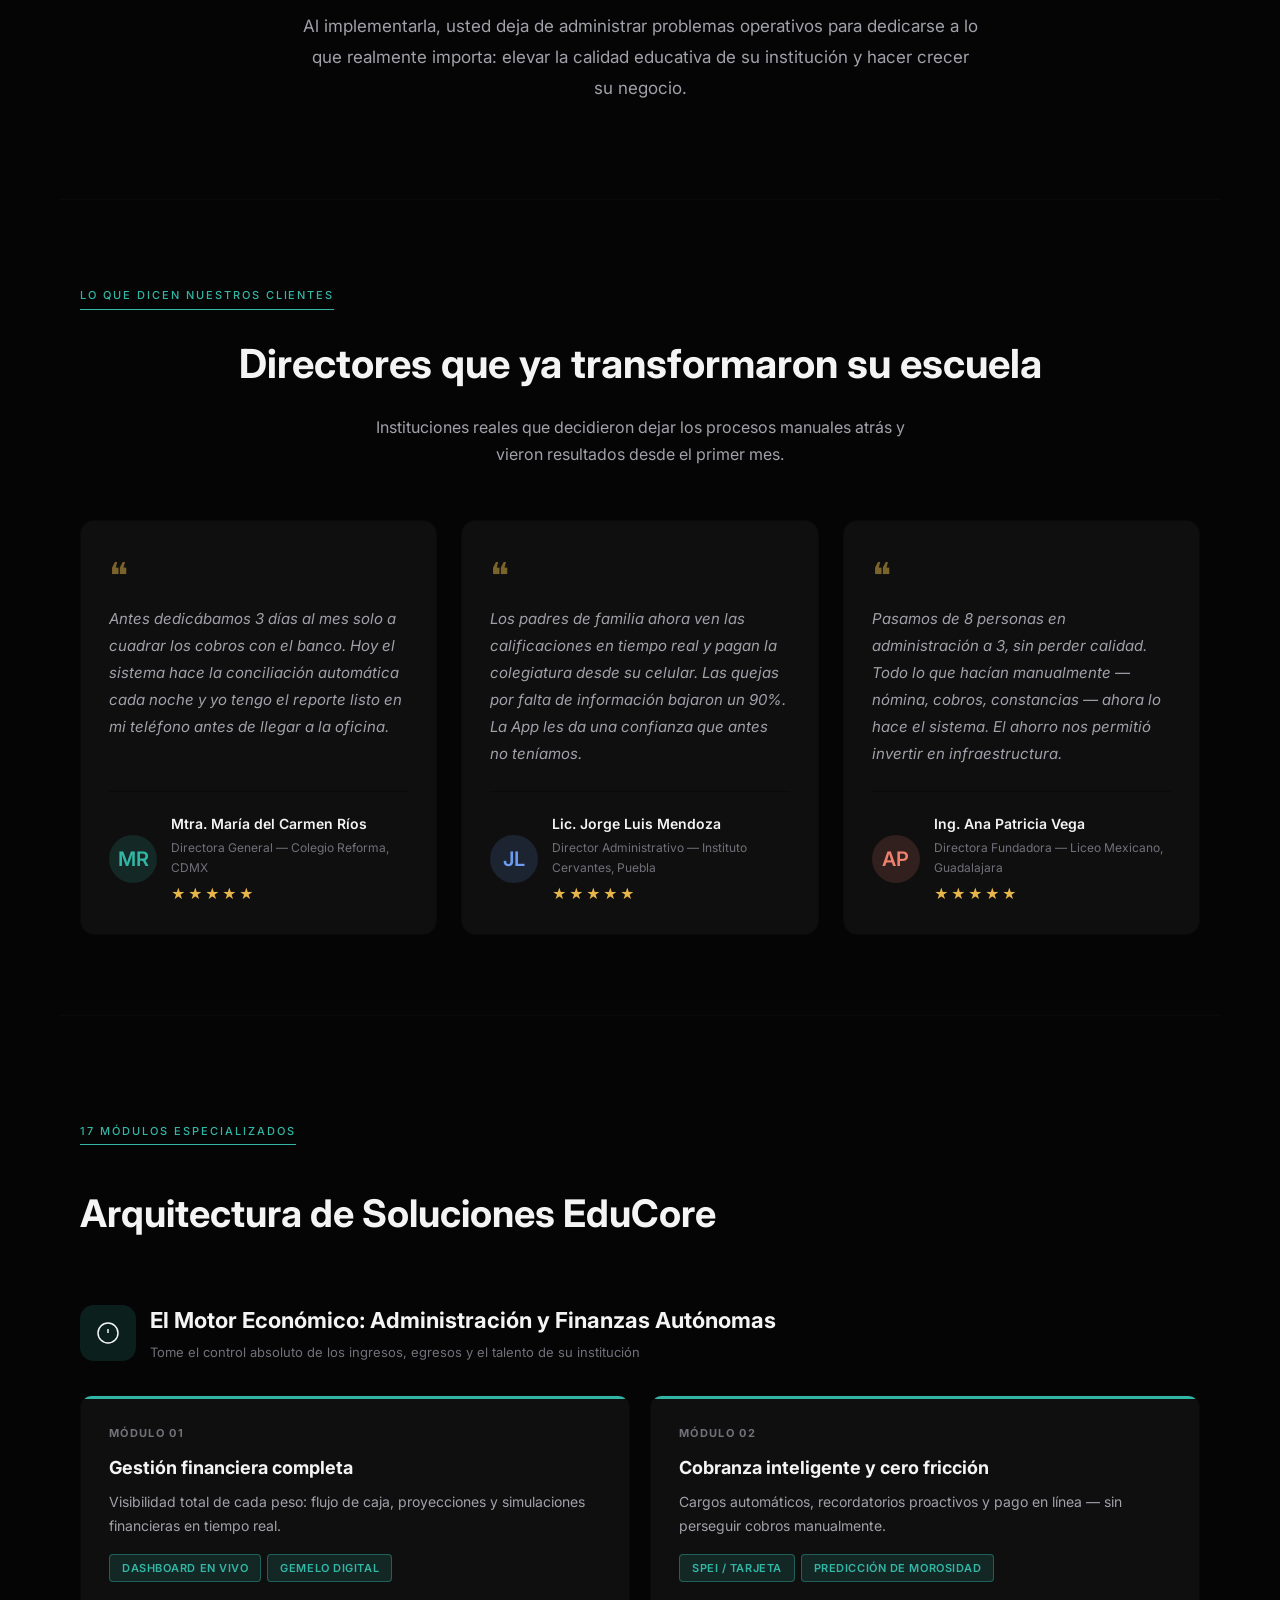
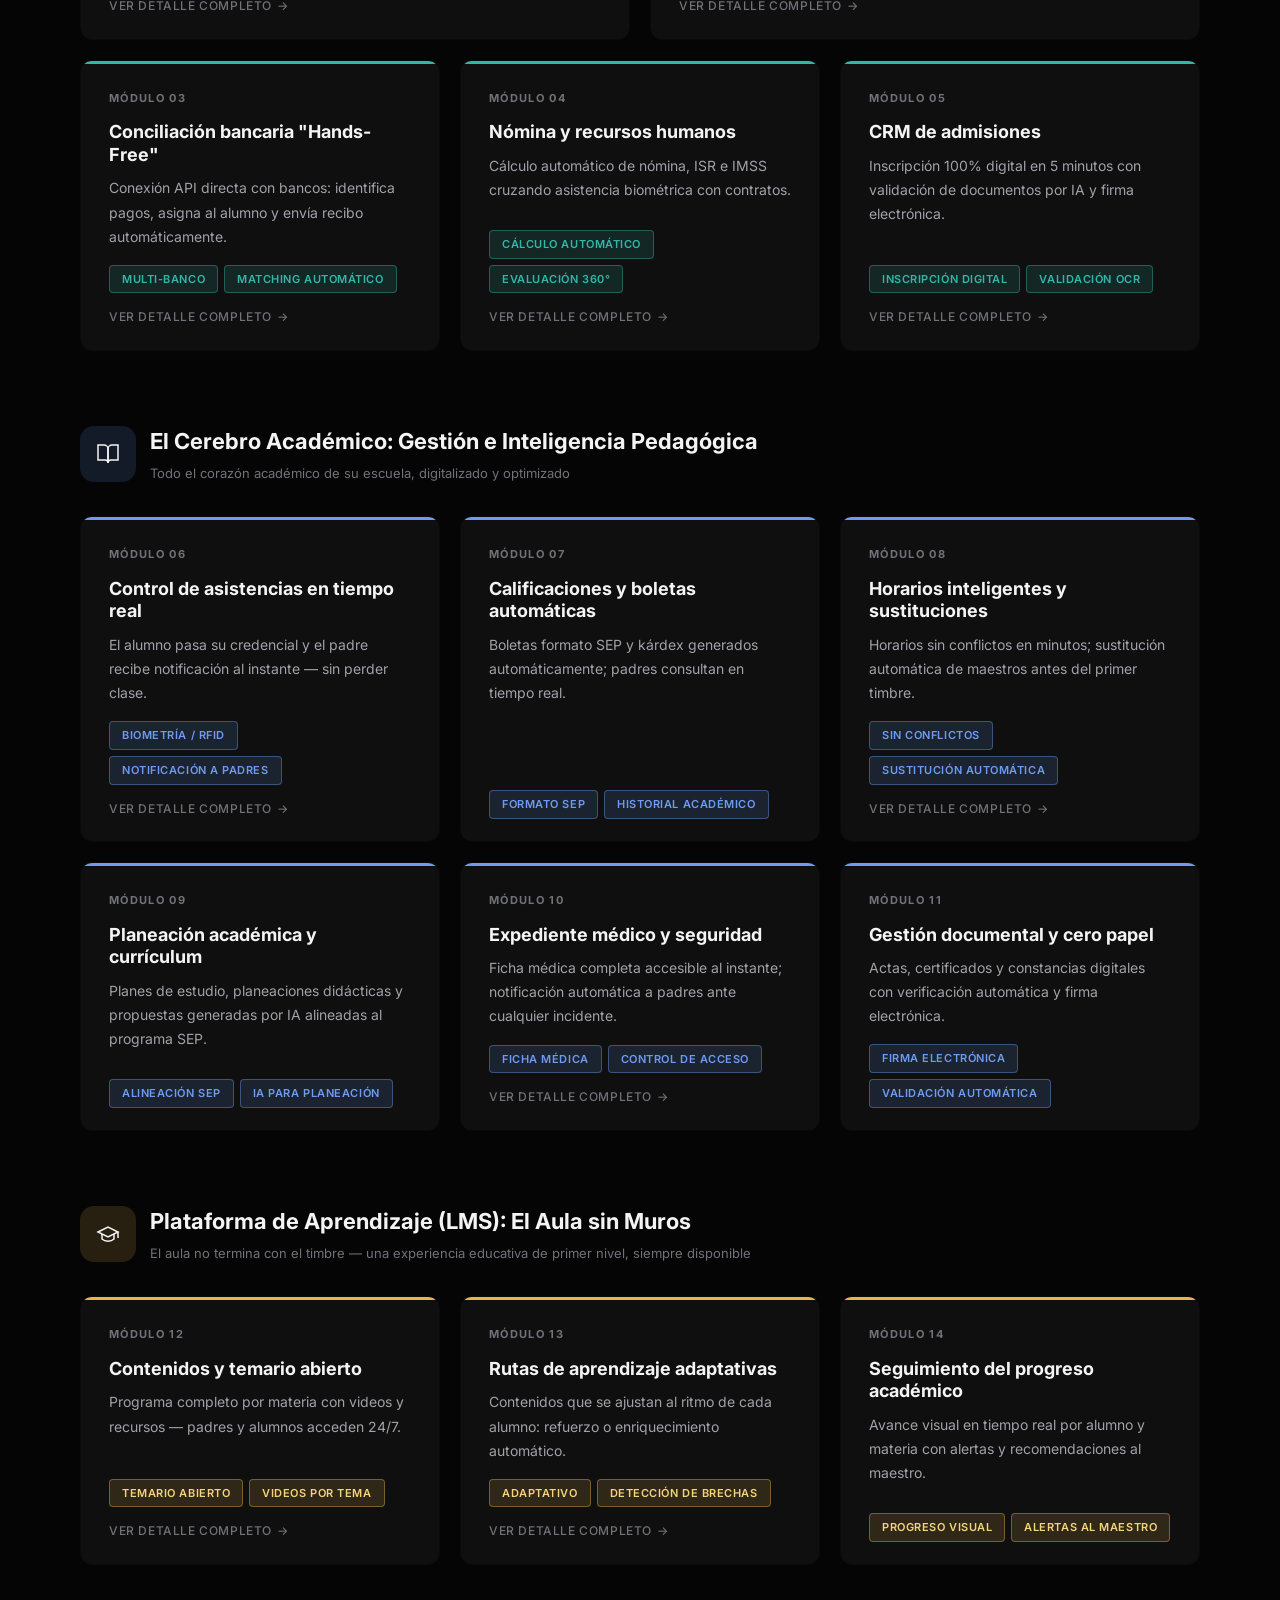
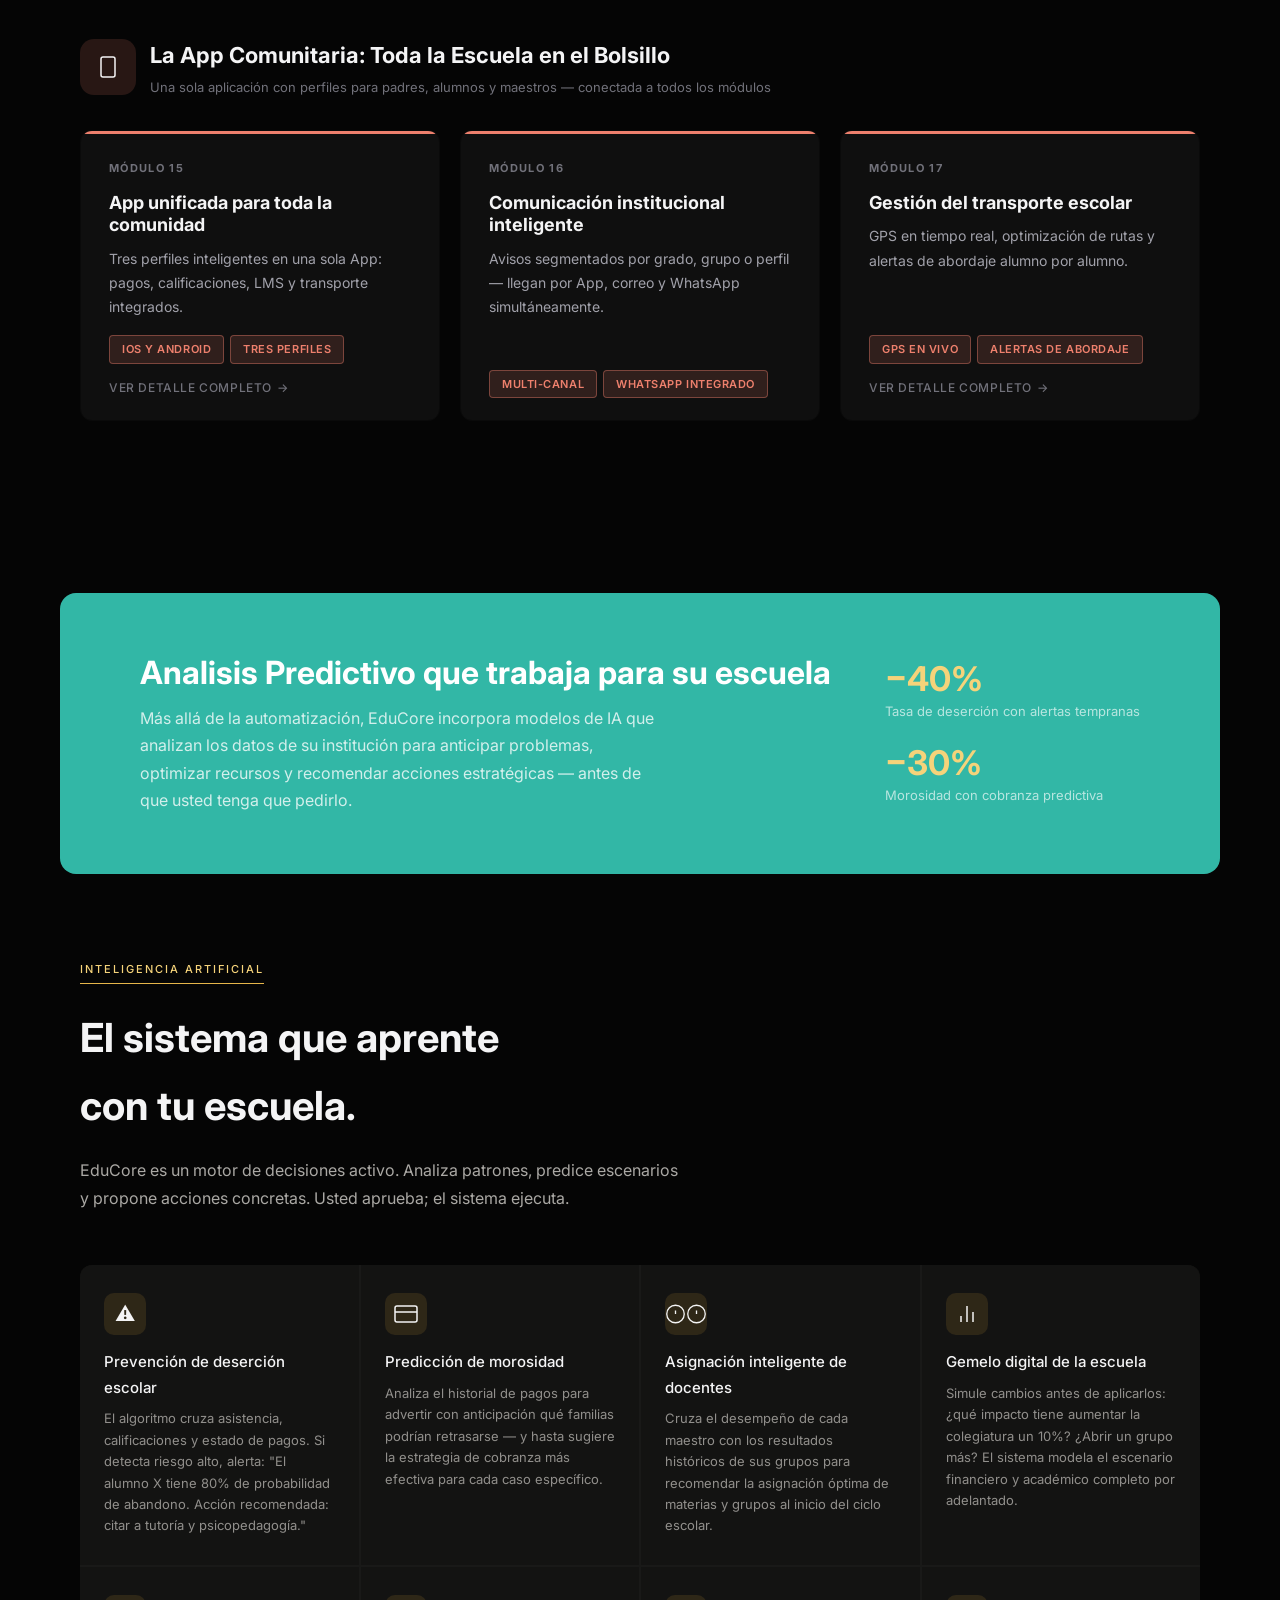
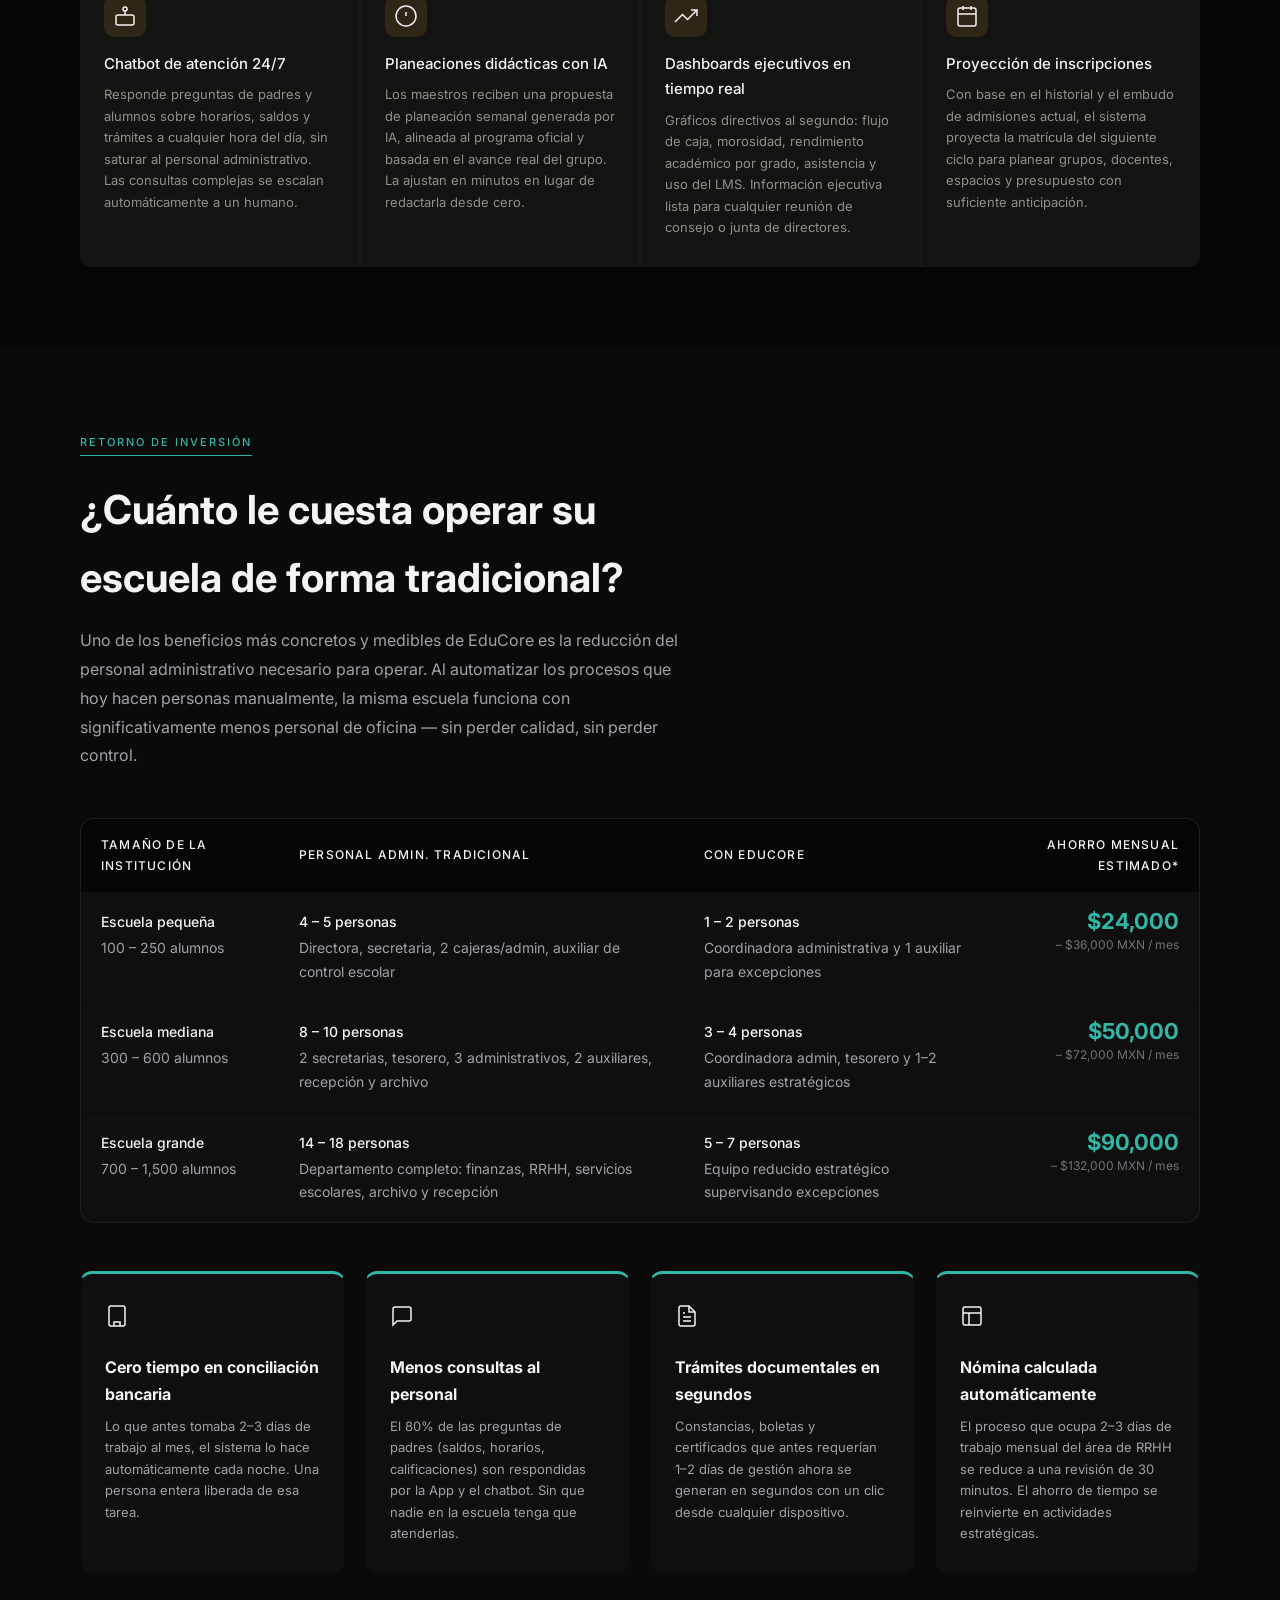
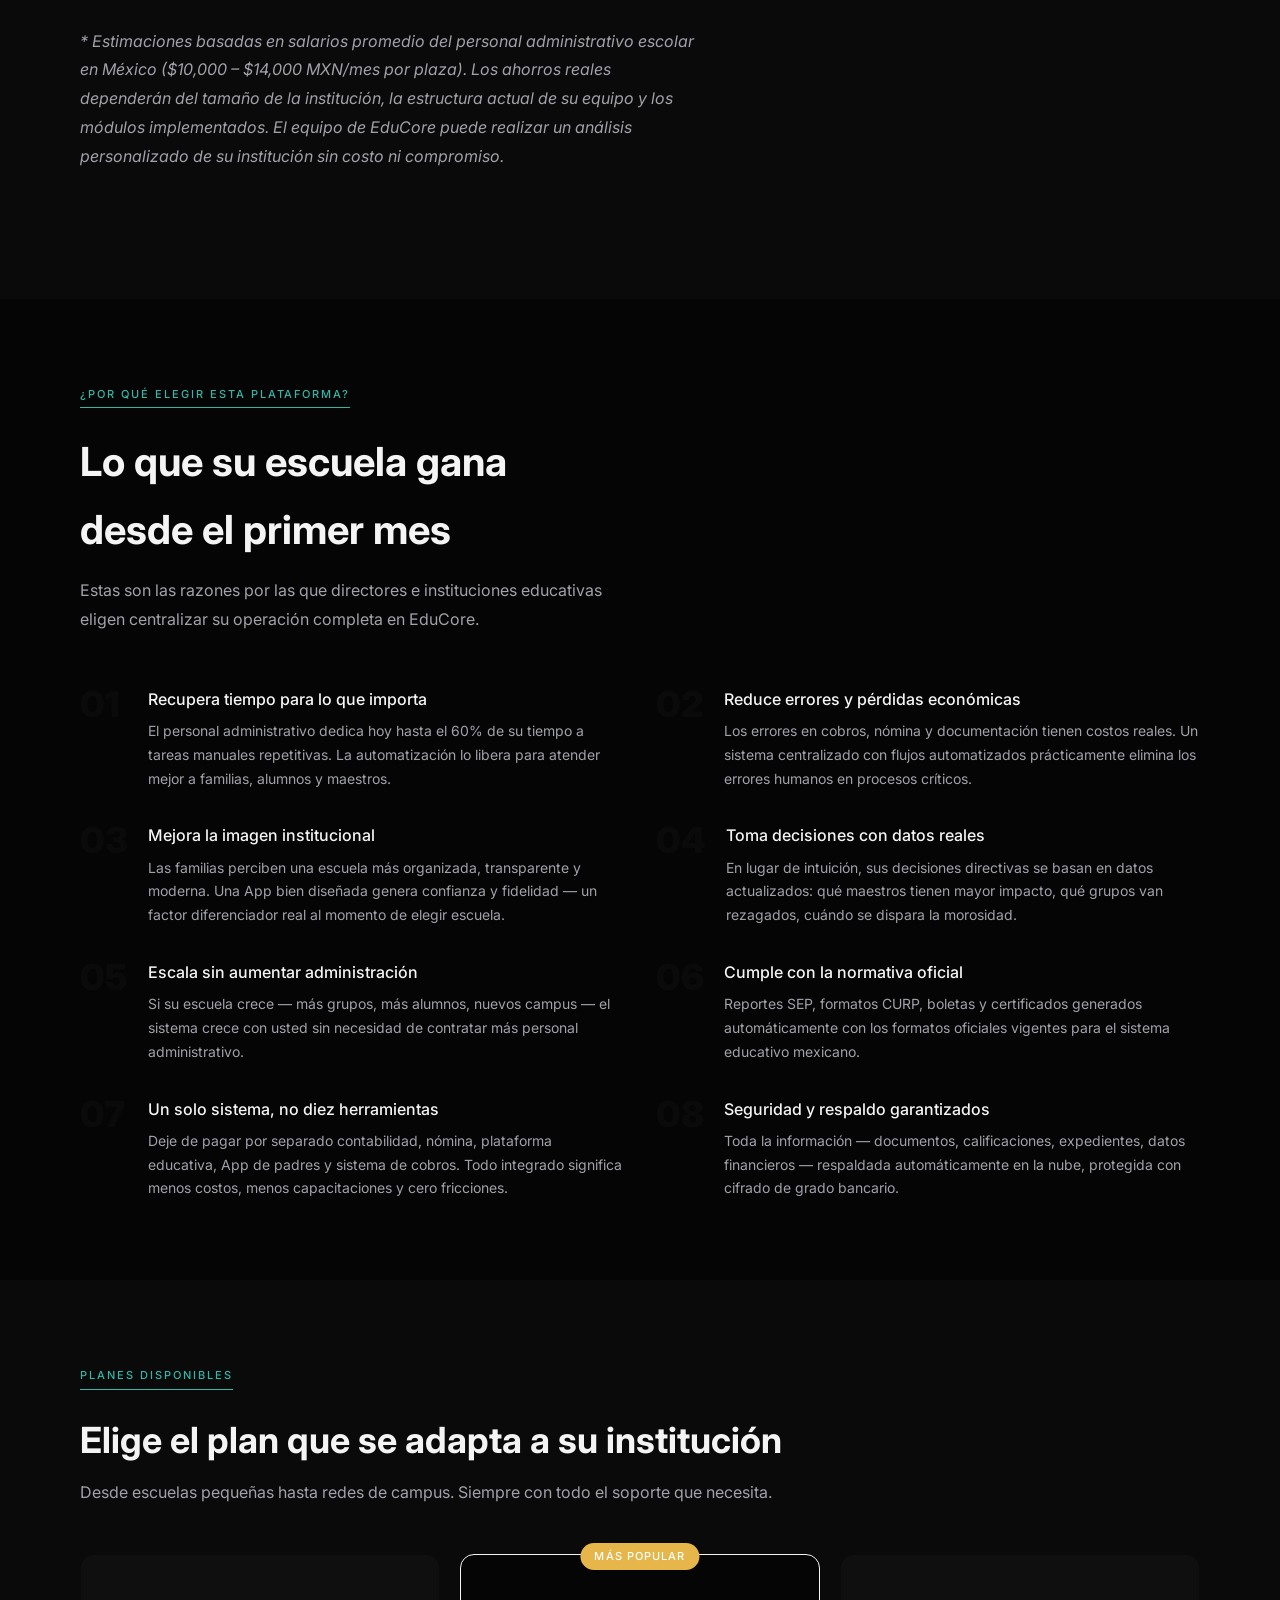
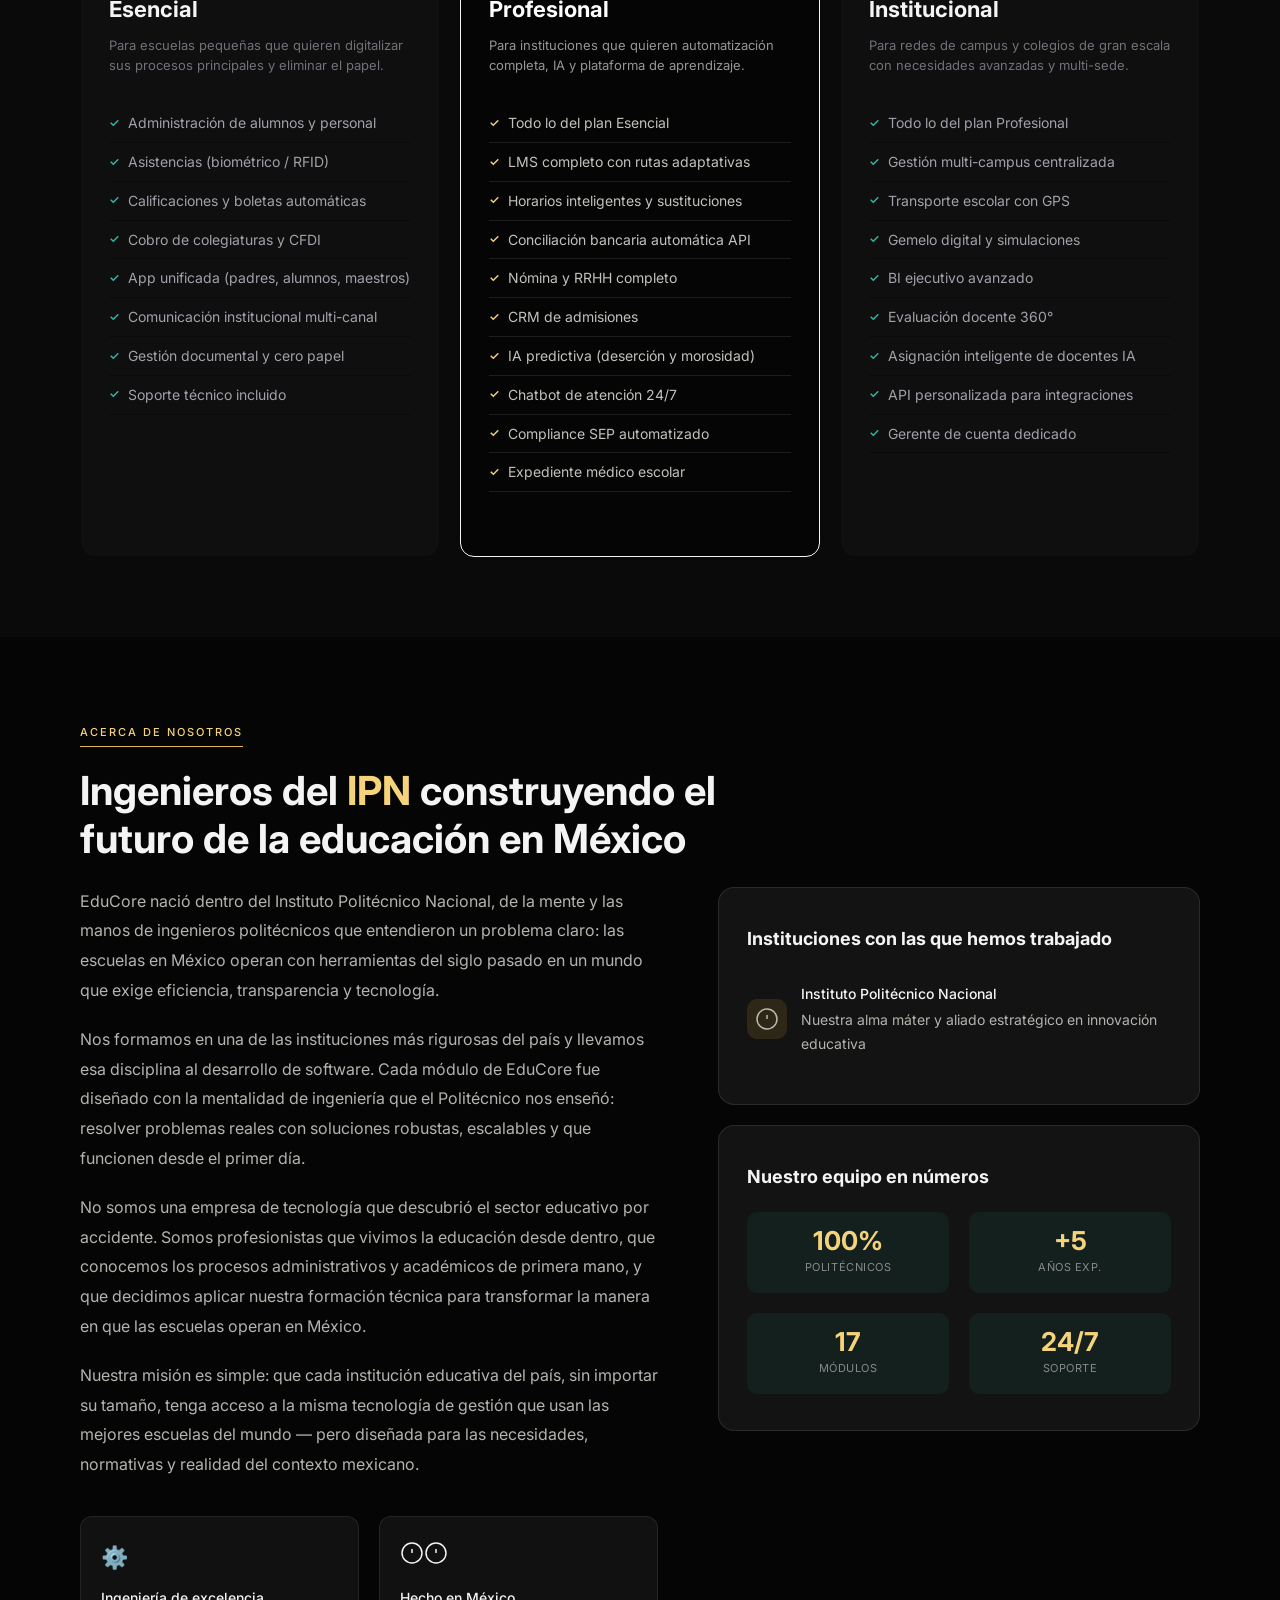
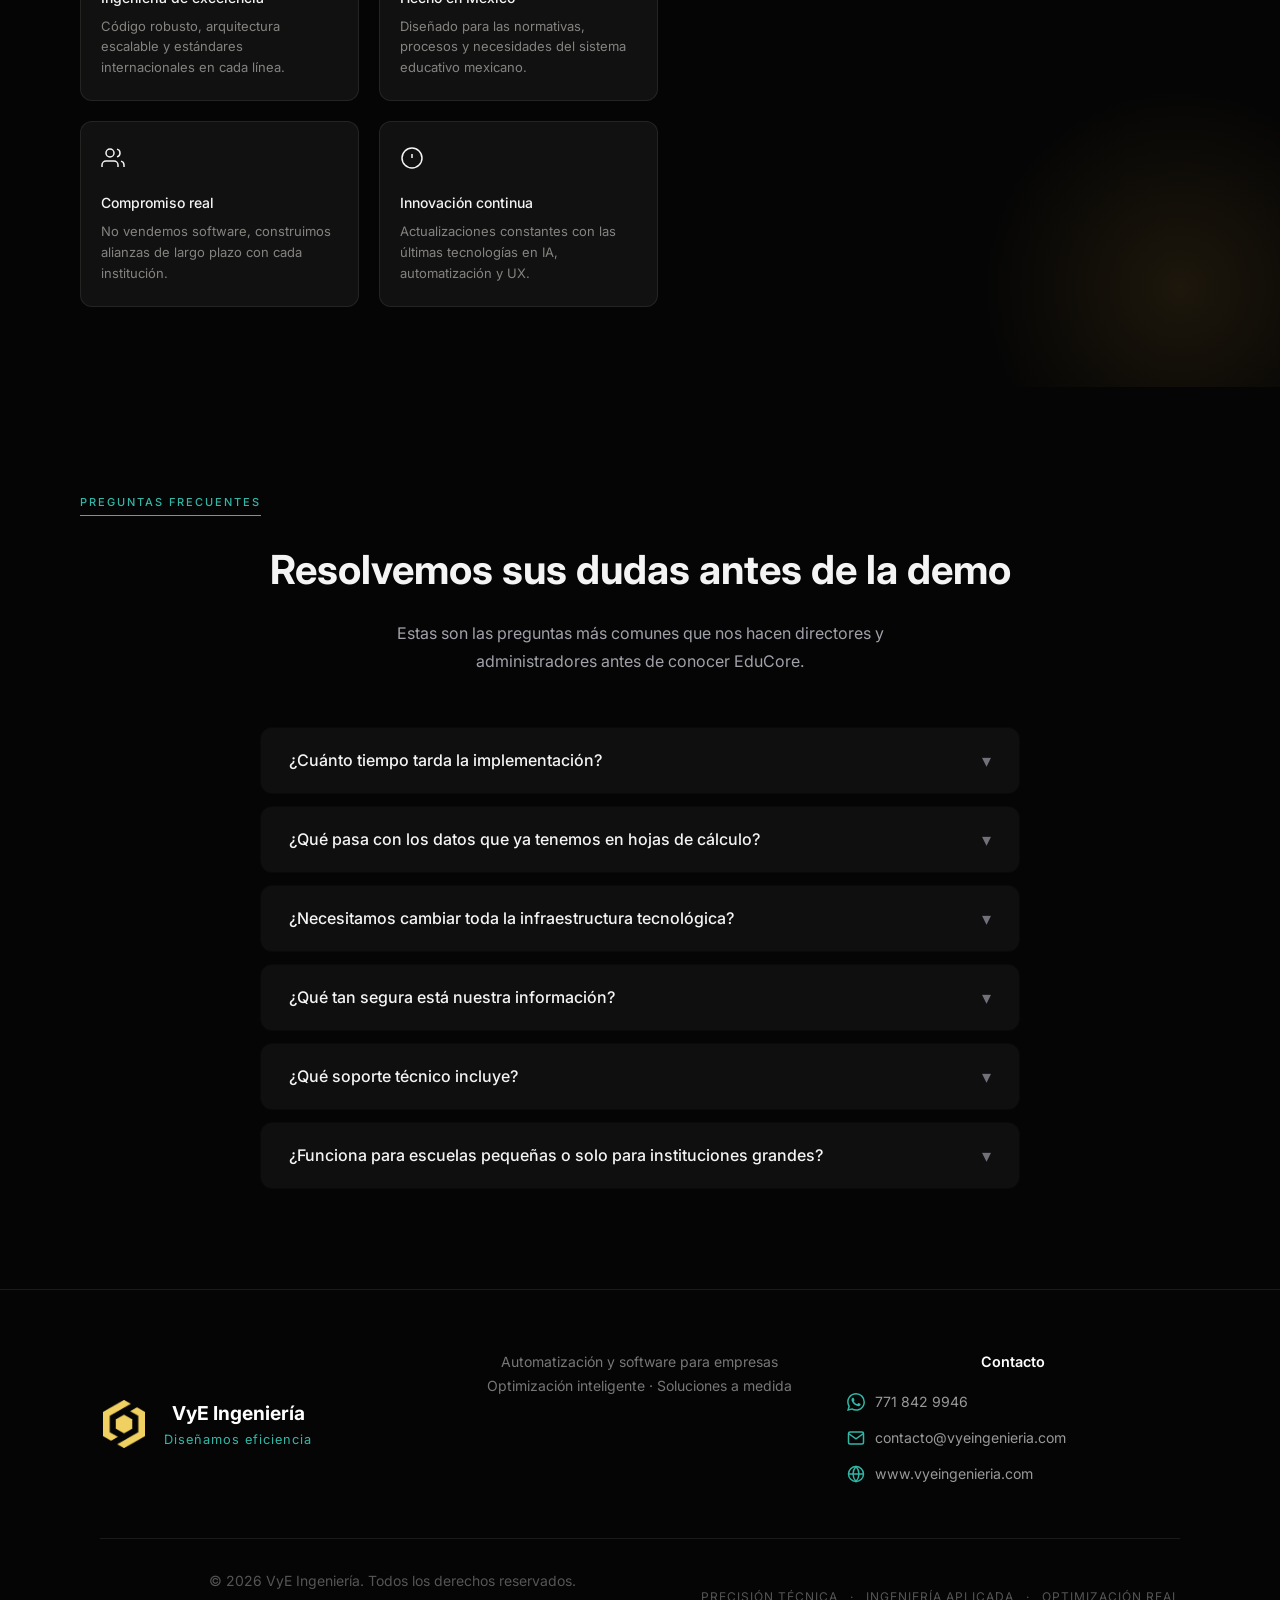
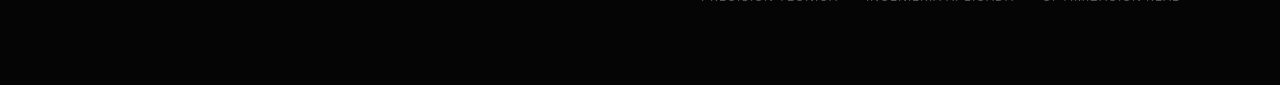
==== commit 80db8b89: "Quita subrayados del logo y contacto EduCore" ====
--- a/indexSGE.html
+++ b/indexSGE.html
@@ -1984,7 +1984,10 @@
     box-shadow: none;
 }
 .educore-page .navbar__link,
-.educore-page .navbar__cta-btn {
+.educore-page .navbar__cta-btn,
+.educore-page .navbar__logo,
+.educore-page .footer a,
+.educore-page .footer__contact-item {
     text-decoration: none !important;
 }
 .educore-page .scroll-progress { display: none; }
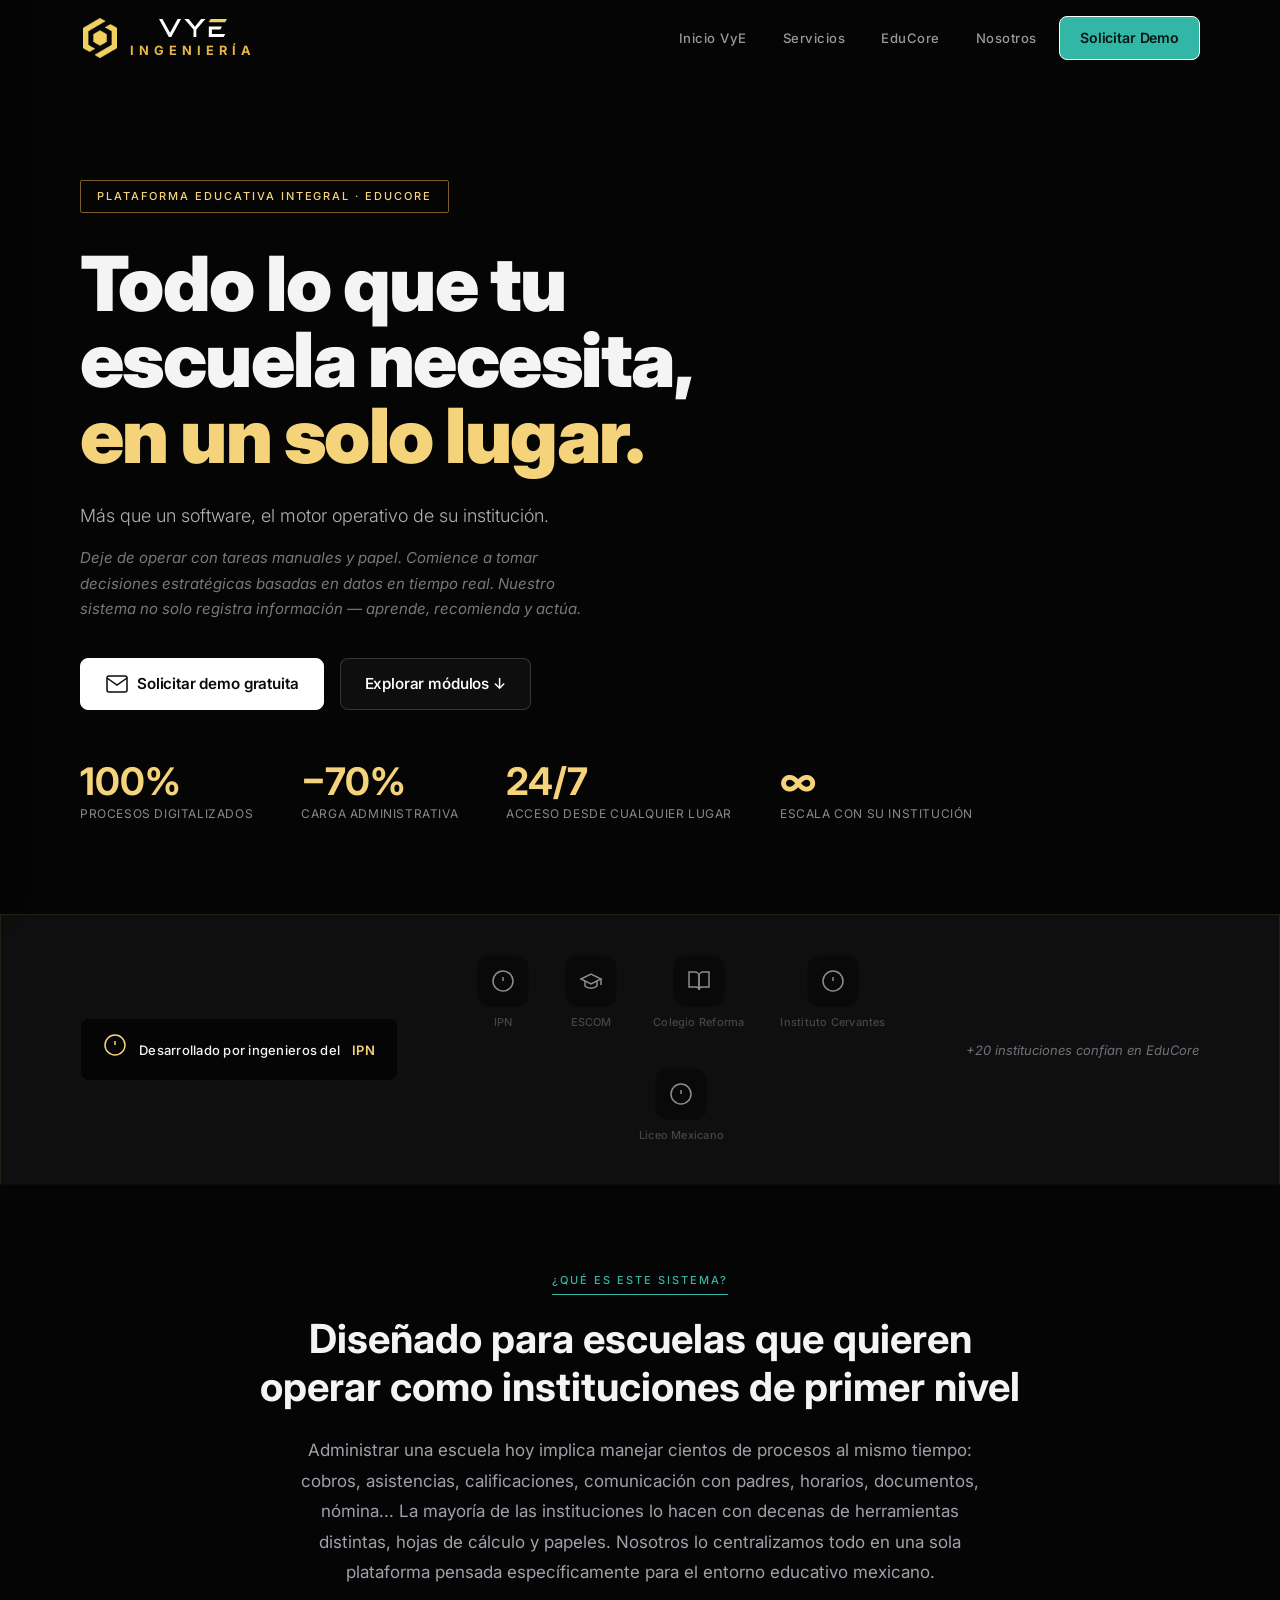
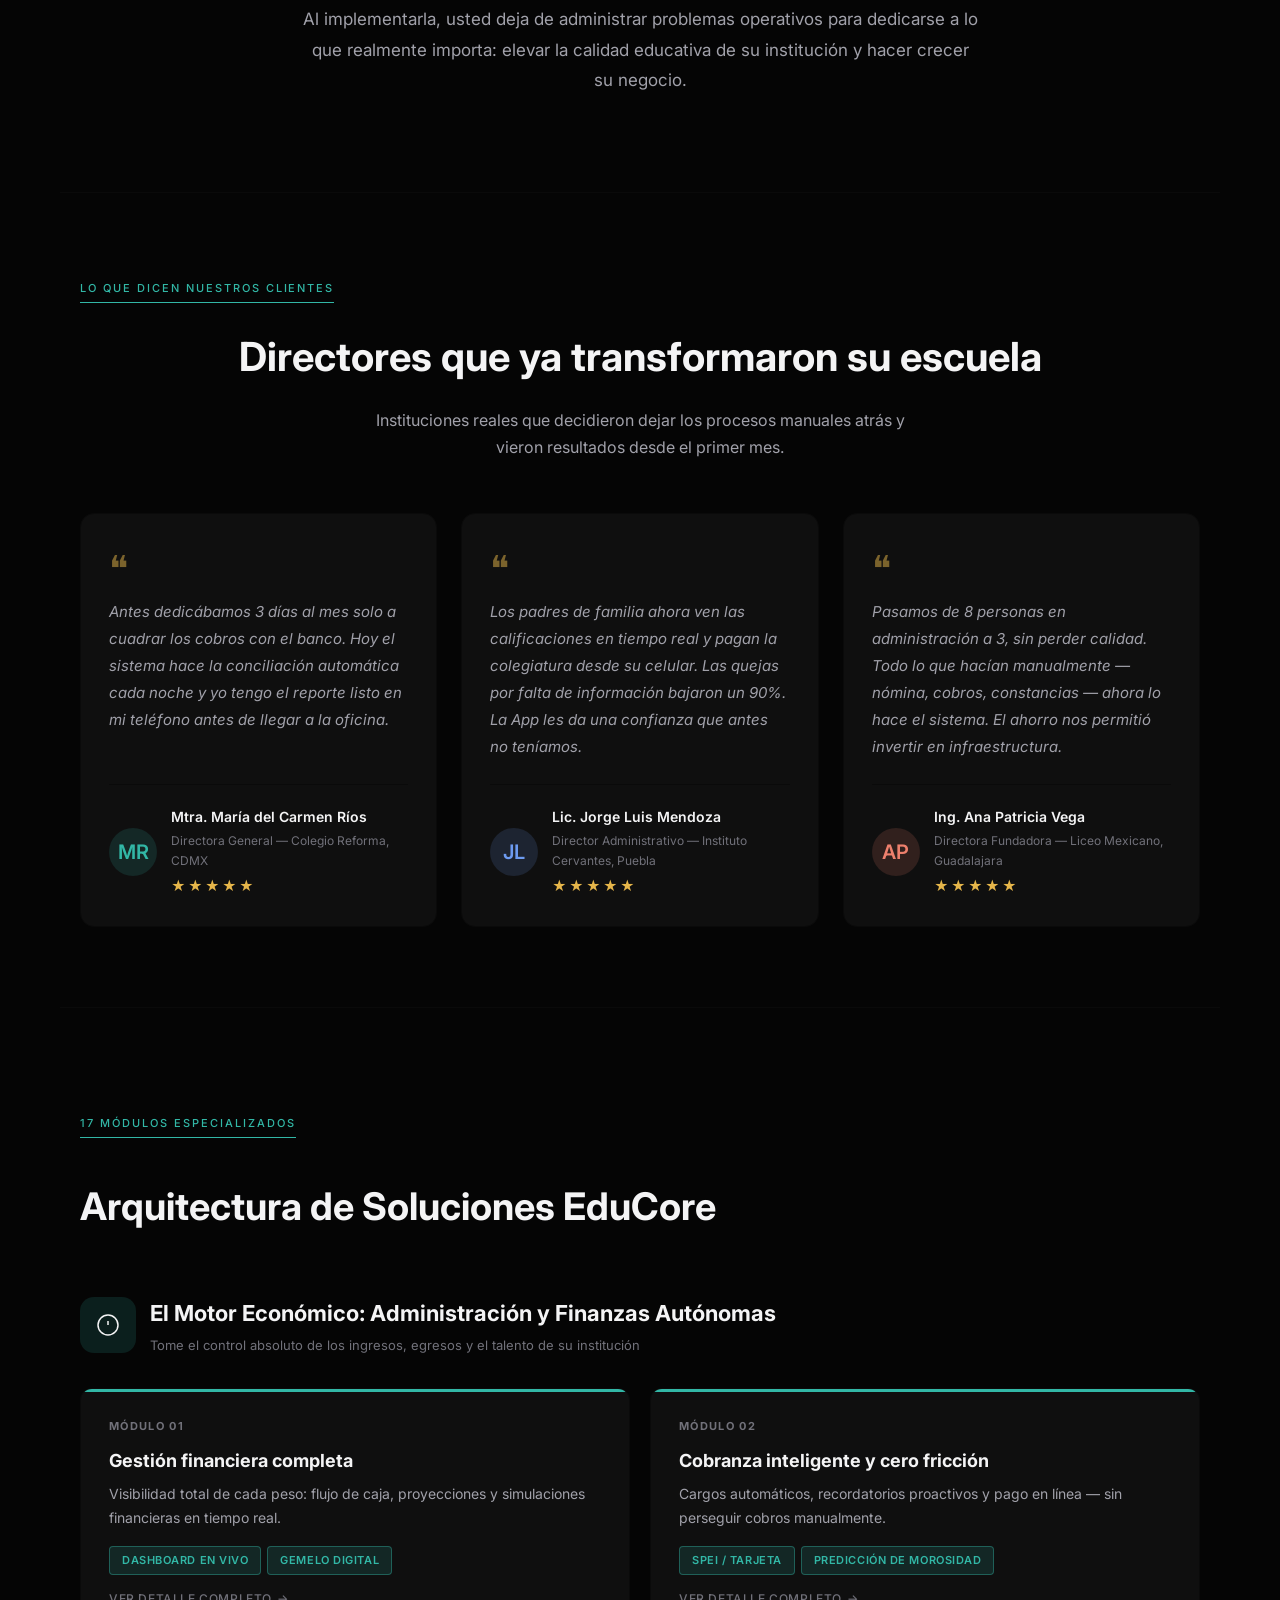
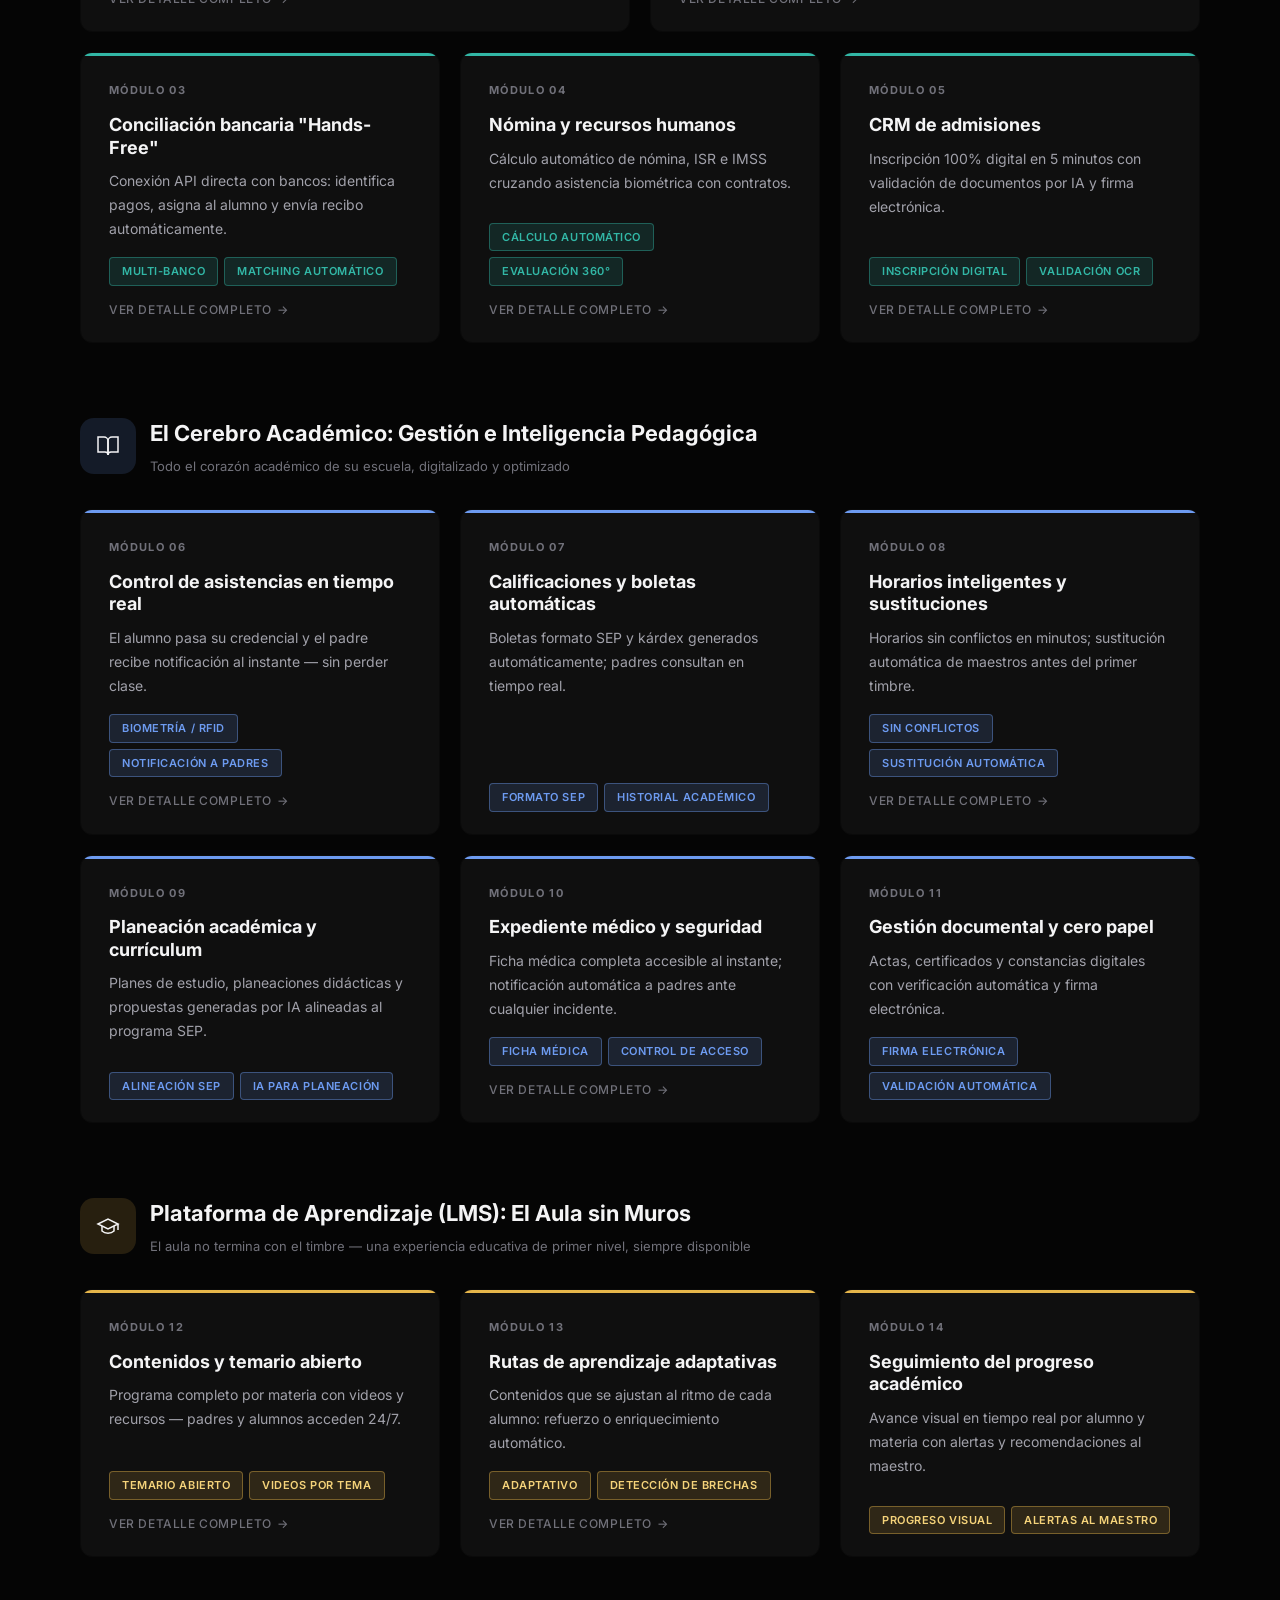
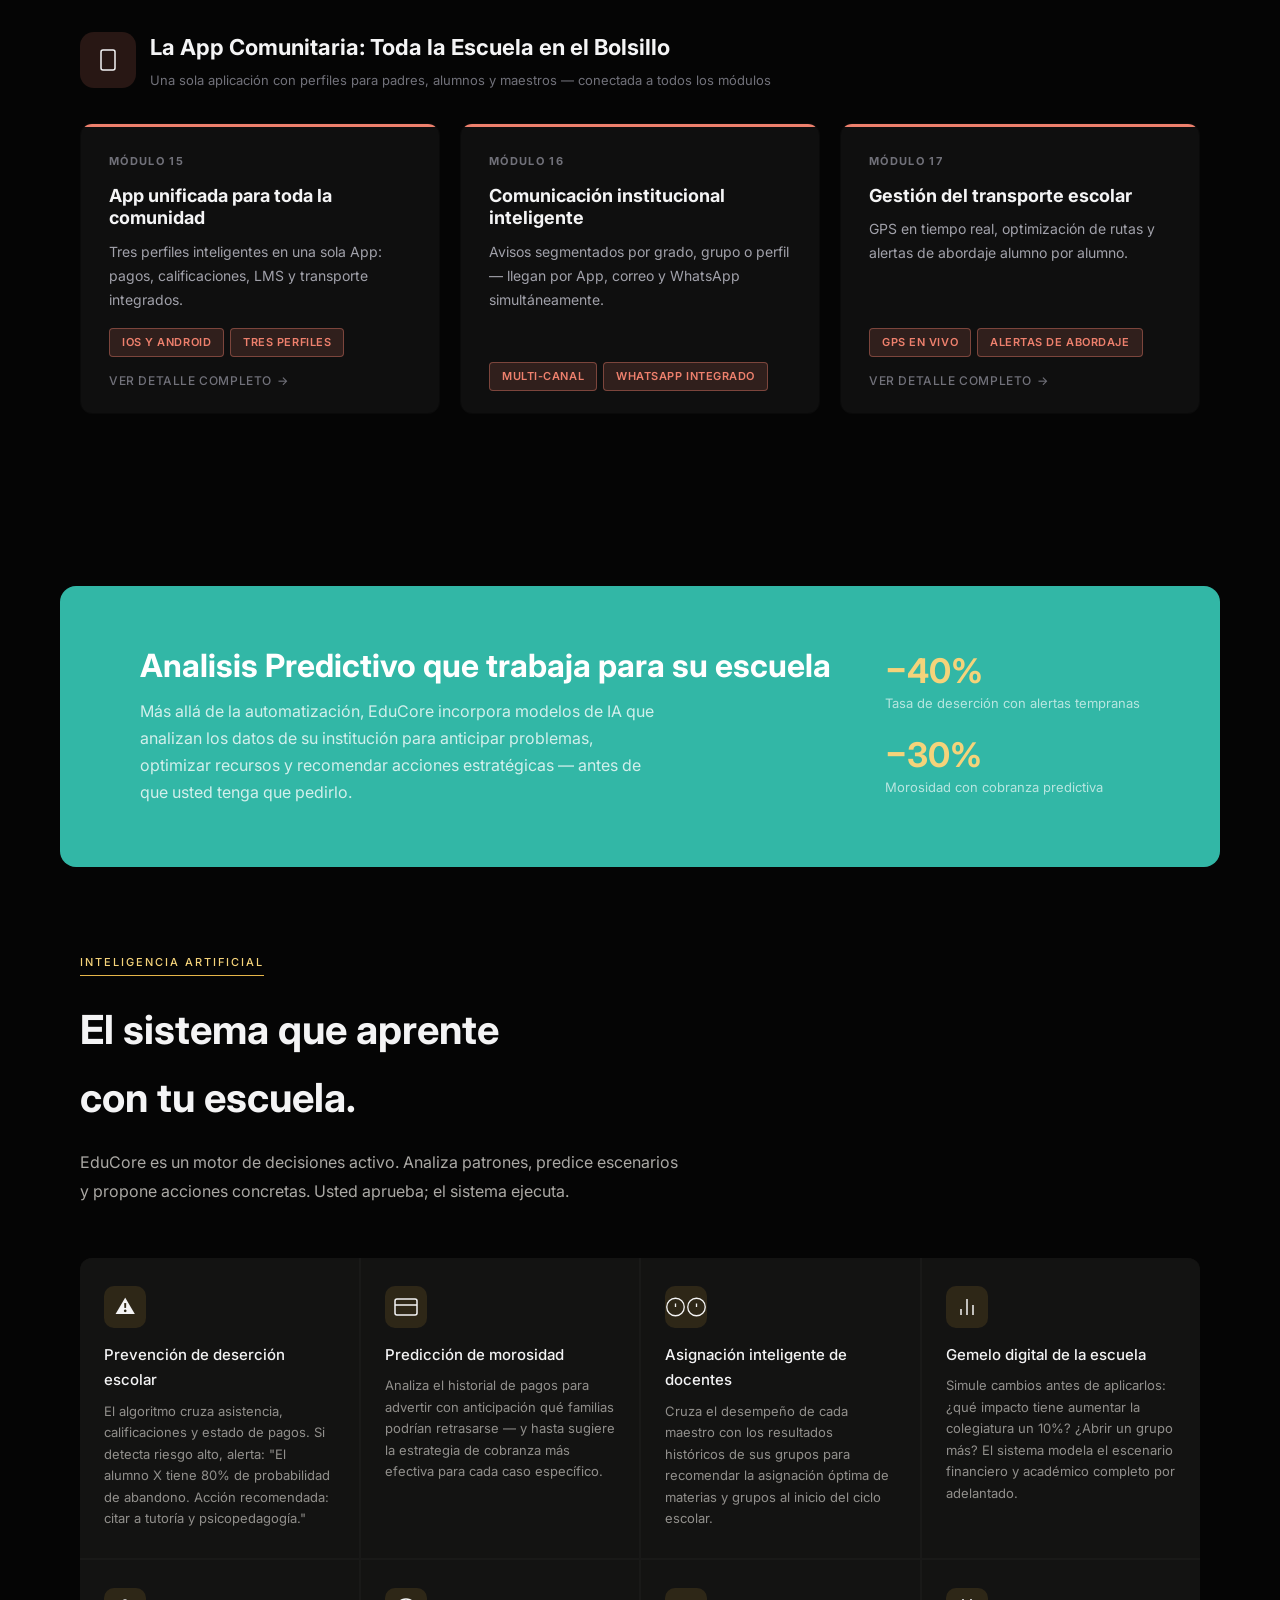
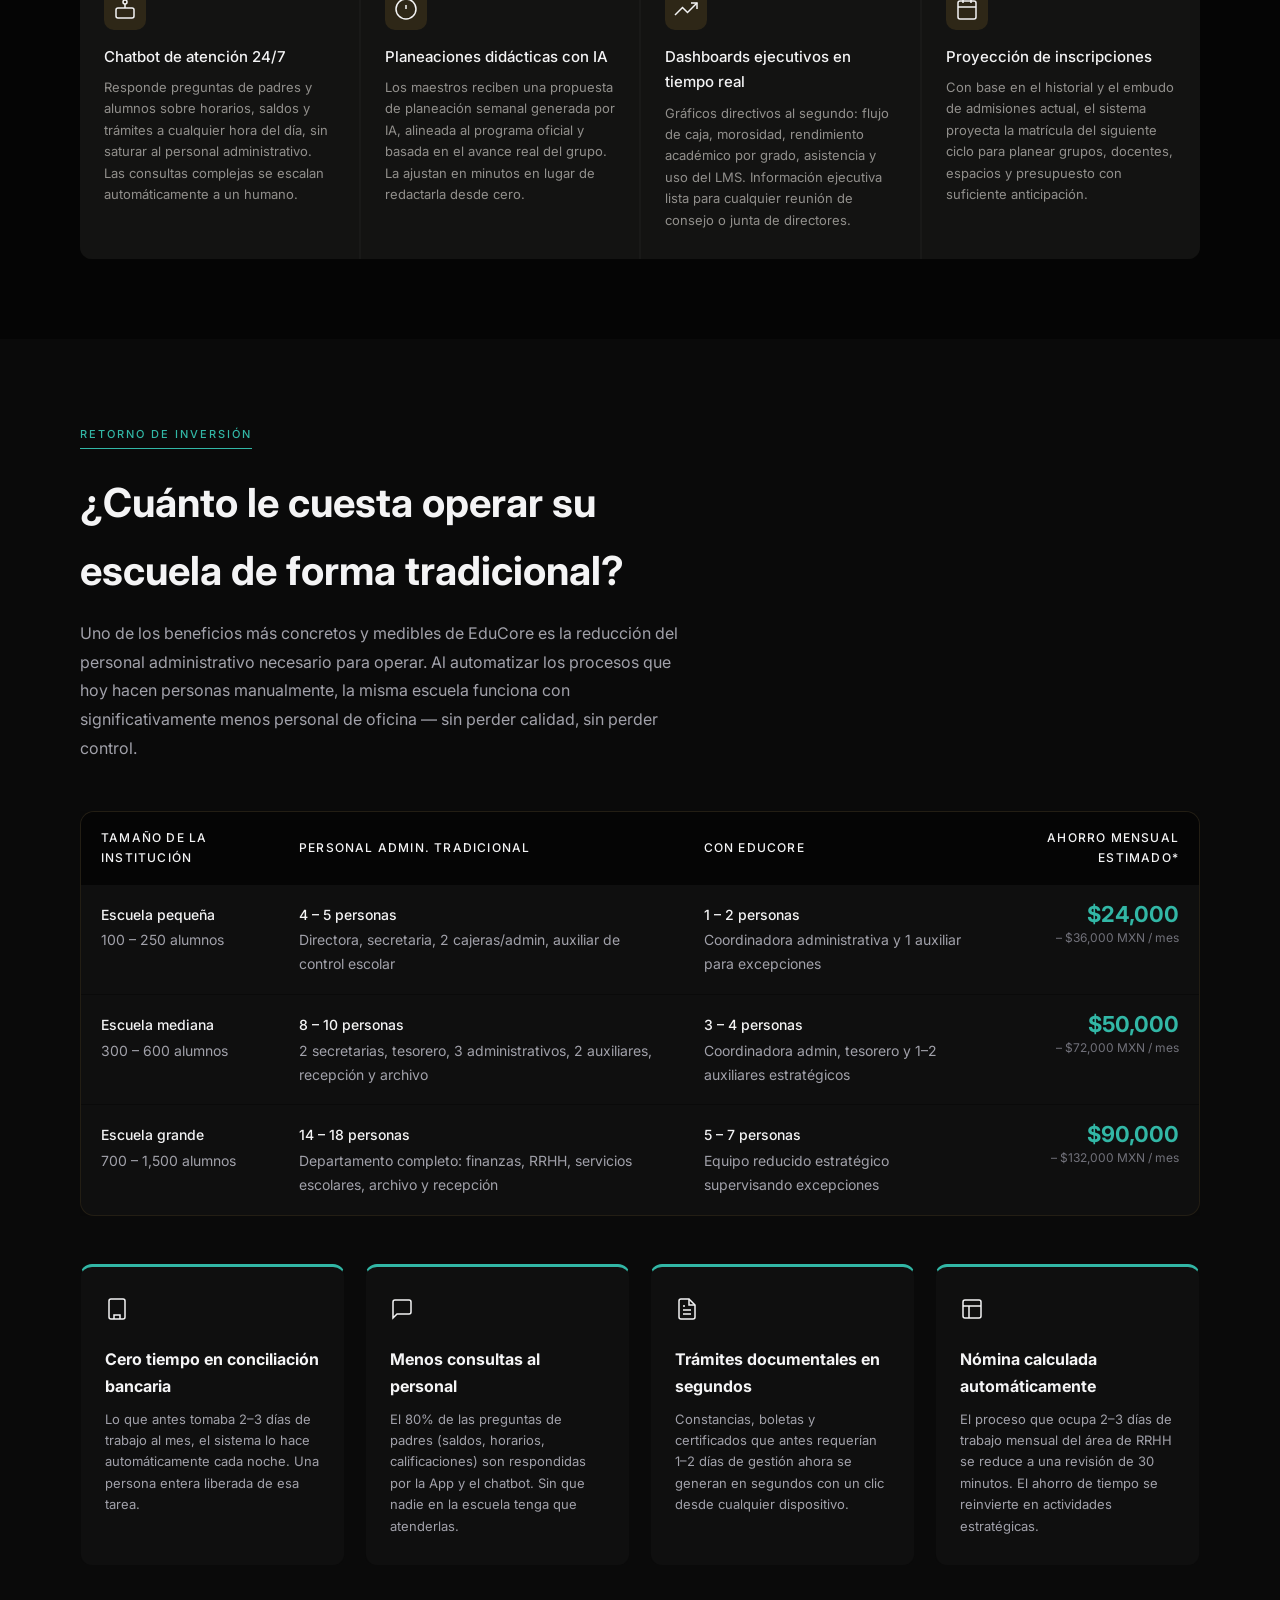
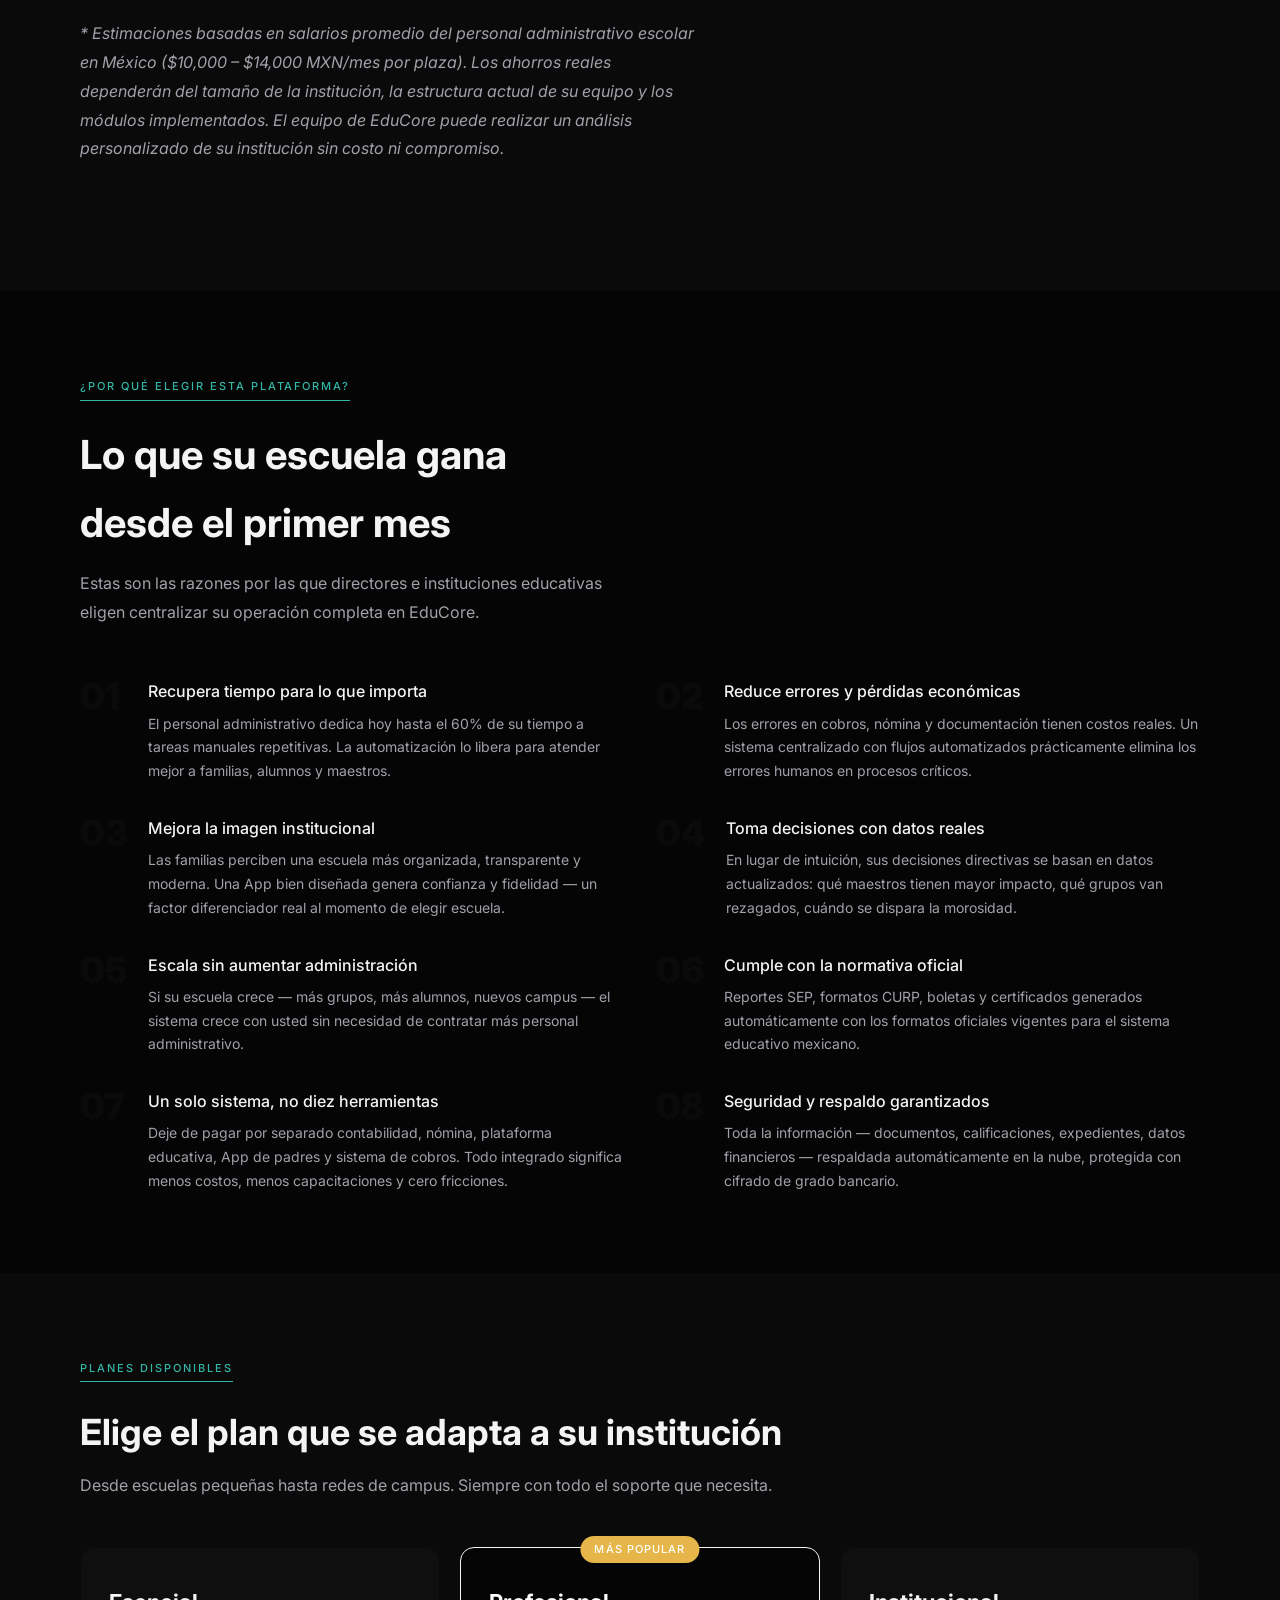
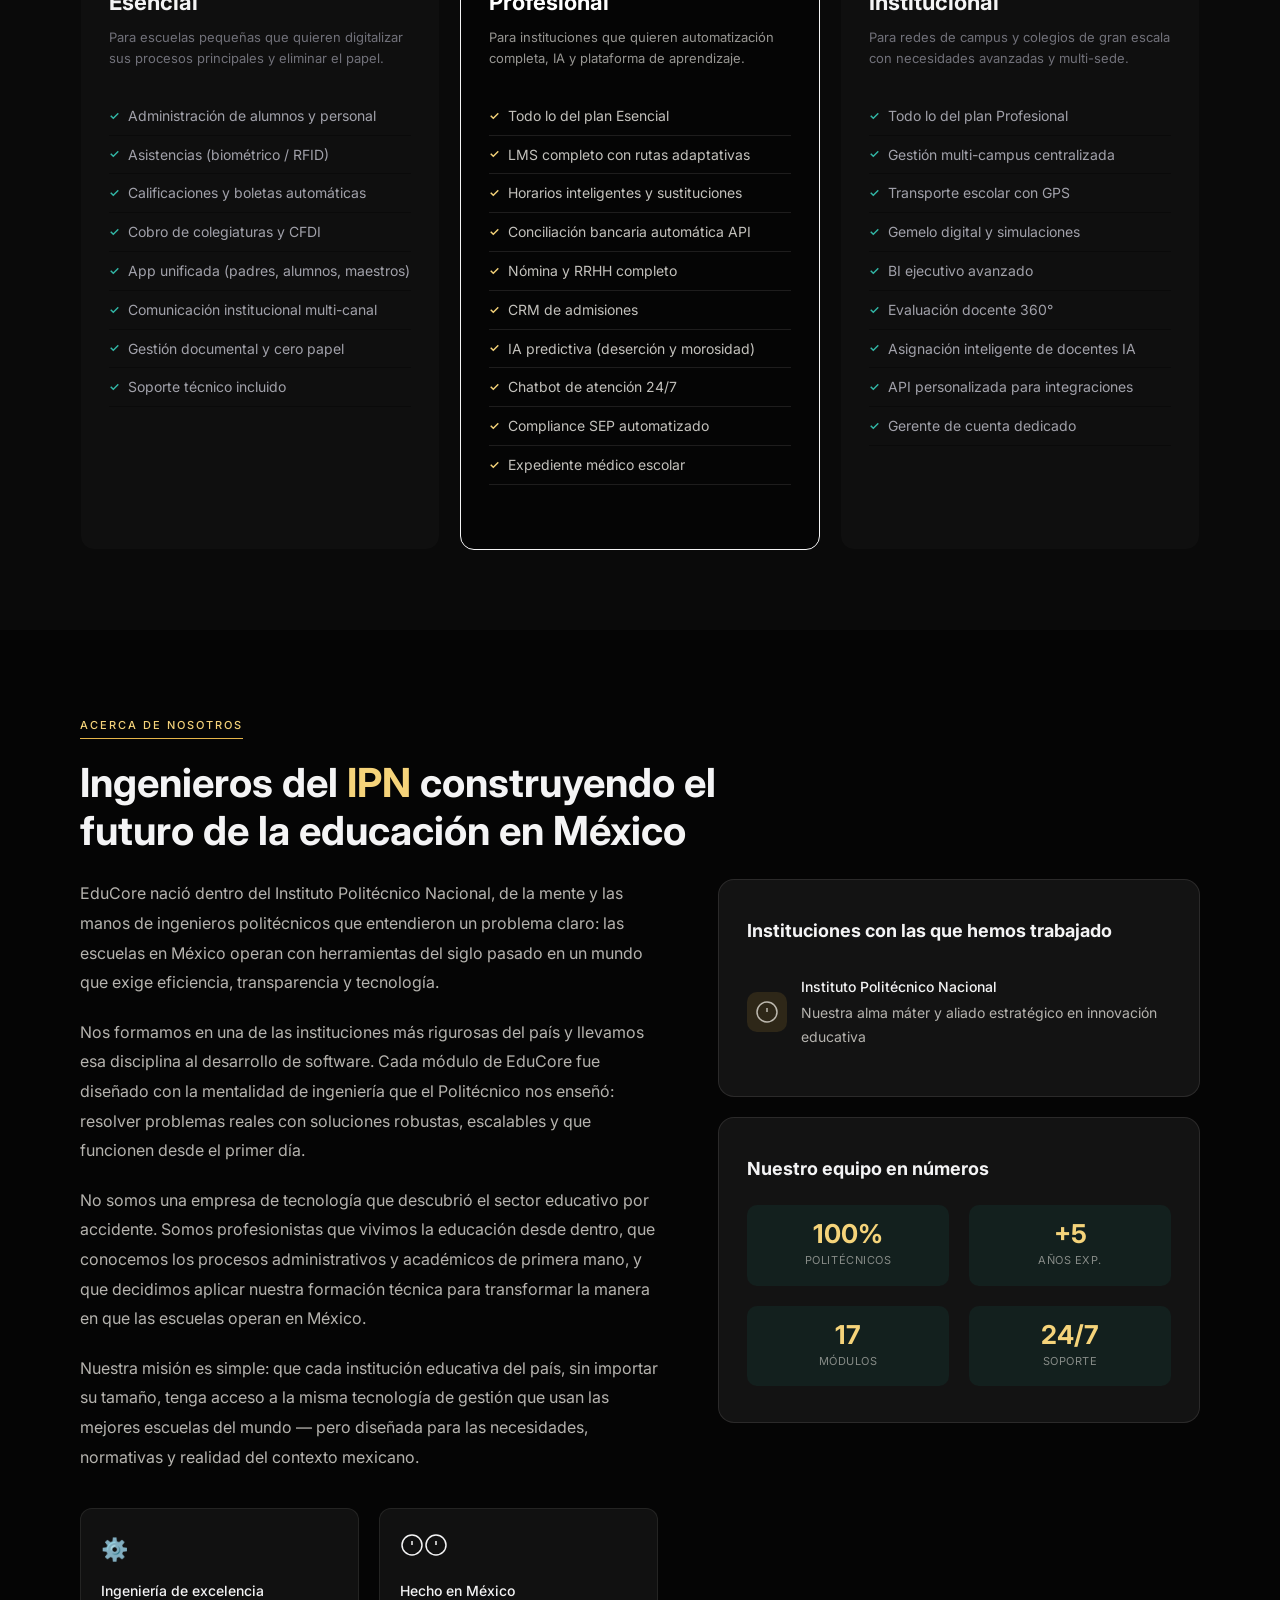
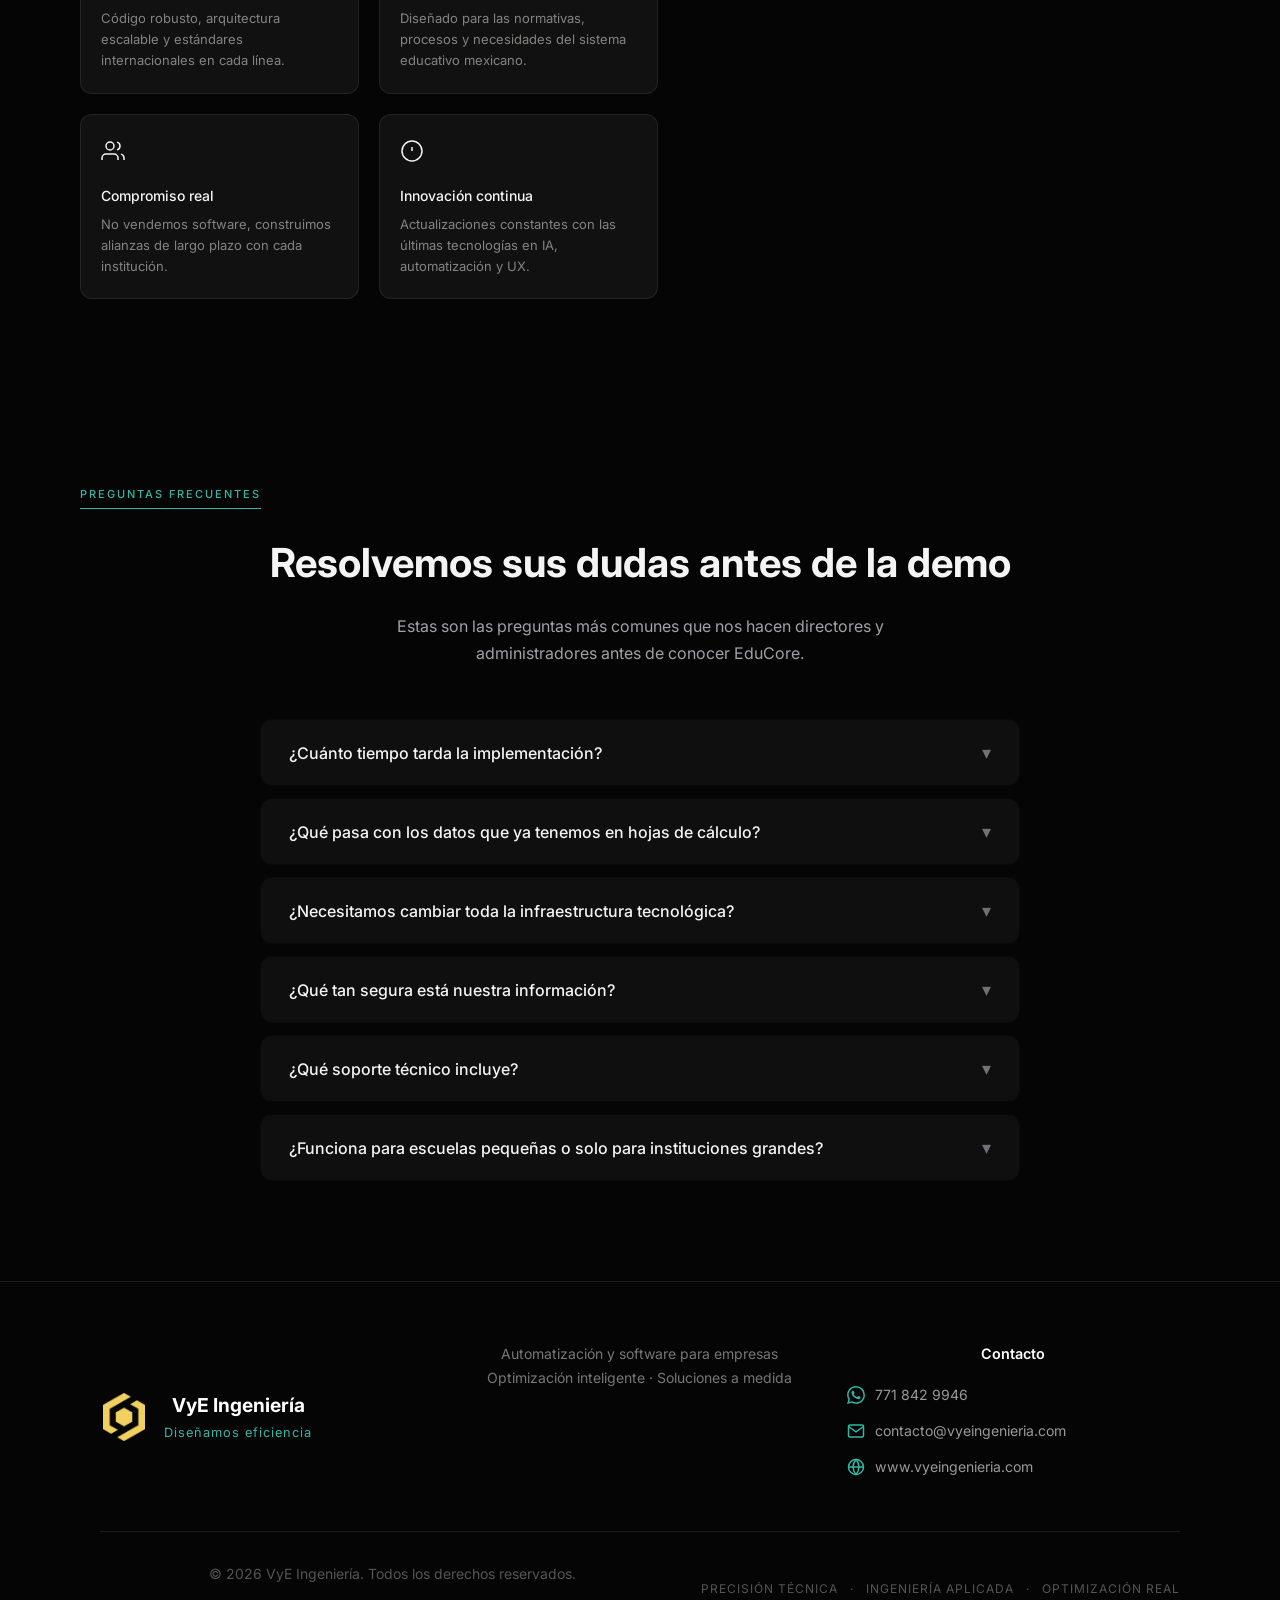
==== commit 27bf20cd: "Actualiza diseno web: botones estilo SaaS, centrado de flechas, tarjetas comparativas y limpieza vis" ====
--- a/indexSGE.html
+++ b/indexSGE.html
@@ -46,12 +46,11 @@
             display: none;
             position: fixed;
             inset: 0;
-            background: rgba(15, 15, 14, .72);
+            background: rgba(15, 15, 14, .88);
             z-index: 1000;
             align-items: center;
             justify-content: center;
             padding: 24px;
-            backdrop-filter: blur(4px);
         }
 
         .modal-overlay.open {
@@ -203,25 +202,11 @@
         }
 
         .hero::before {
-            content: '';
-            position: absolute;
-            top: -80px;
-            right: -80px;
-            width: 420px;
-            height: 420px;
-            border-radius: 50%;
-            background: radial-gradient(circle, rgba(200, 151, 58, .18) 0%, transparent 70%);
+            display: none;
         }
 
         .hero::after {
-            content: '';
-            position: absolute;
-            bottom: -60px;
-            left: 40%;
-            width: 300px;
-            height: 300px;
-            border-radius: 50%;
-            background: radial-gradient(circle, rgba(26, 107, 94, .15) 0%, transparent 70%);
+            display: none;
         }
 
         .hero-tag {
@@ -281,51 +266,60 @@
         .hero-cta-primary {
             display: inline-flex;
             align-items: center;
-            gap: 10px;
-            background: var(--gold);
-            color: #fff;
+            justify-content: center;
+            gap: 8px;
+            background: #FFFFFF;
+            color: #0A0A0A;
             font-family: 'Inter', sans-serif;
-            font-size: 16px;
-            font-weight: 500;
-            letter-spacing: .04em;
-            text-transform: uppercase;
-            padding: 16px 36px;
-            border-radius: 6px;
-            border: none;
+            font-size: 0.95rem;
+            font-weight: 600;
+            letter-spacing: -0.01em;
+            text-transform: none;
+            min-height: 48px;
+            padding: 12px 24px;
+            border-radius: 8px;
+            border: 1px solid #FFFFFF;
             cursor: pointer;
             text-decoration: none;
-            transition: background .2s, transform .18s, box-shadow .2s;
-            box-shadow: 0 4px 24px rgba(200, 151, 58, .35);
+            transition: background-color .18s ease, border-color .18s ease, transform .18s ease, box-shadow .18s ease;
+            box-shadow: none !important;
         }
 
         .hero-cta-primary:hover {
-            background: #d9a644;
-            transform: translateY(-2px);
-            box-shadow: 0 8px 32px rgba(200, 151, 58, .45);
+            background: var(--gold) !important;
+            border-color: var(--gold) !important;
+            color: #000000 !important;
+            transform: translateY(-1px);
+            box-shadow: 0 4px 14px rgba(0, 0, 0, 0.25) !important;
         }
 
         .hero-cta-secondary {
             display: inline-flex;
             align-items: center;
+            justify-content: center;
             gap: 8px;
-            background: transparent;
-            color: rgba(249, 246, 240, .8);
+            background: rgba(255, 255, 255, 0.04);
+            color: #FFFFFF;
             font-family: 'Inter', sans-serif;
-            font-size: 14px;
-            font-weight: 400;
-            letter-spacing: .04em;
-            padding: 14px 28px;
-            border-radius: 6px;
-            border: 1px solid rgba(249, 246, 240, .25);
+            font-size: 0.95rem;
+            font-weight: 550;
+            letter-spacing: -0.01em;
+            min-height: 48px;
+            padding: 12px 24px;
+            border-radius: 8px;
+            border: 1px solid rgba(255, 255, 255, 0.16);
             cursor: pointer;
             text-decoration: none;
-            transition: border-color .2s, color .2s, background .2s;
+            transition: background-color .18s ease, border-color .18s ease, color .18s ease, transform .18s ease, box-shadow .18s ease;
+            box-shadow: none !important;
         }
 
         .hero-cta-secondary:hover {
-            border-color: rgba(249, 246, 240, .6);
-            color: #fff;
-            background: rgba(249, 246, 240, .06);
+            background: rgba(255, 255, 255, 0.04) !important;
+            border-color: var(--gold) !important;
+            color: var(--gold) !important;
+            transform: translateY(-1px);
+            box-shadow: 0 4px 14px rgba(0, 0, 0, 0.25) !important;
         }
 
         .hero-metrics {
@@ -1215,44 +1209,32 @@
             display: flex;
             align-items: center;
             gap: 10px;
-            background: var(--gold);
-            color: #fff;
+            background: #FFFFFF;
+            color: #0A0A0A;
             font-family: 'Inter', sans-serif;
             font-size: 14px;
             font-weight: 600;
-            letter-spacing: .04em;
-            text-transform: uppercase;
-            padding: 16px 28px;
-            border-radius: 50px;
-            border: none;
+            letter-spacing: -0.01em;
+            text-transform: none;
+            padding: 12px 22px;
+            border-radius: 8px;
+            border: 1px solid #FFFFFF;
             cursor: pointer;
             text-decoration: none;
-            box-shadow: 0 6px 28px rgba(200, 151, 58, .4), 0 2px 8px rgba(0, 0, 0, .15);
-            transition: background .2s, transform .18s, box-shadow .2s;
-            animation: floatPulse 3s ease-in-out infinite;
+            box-shadow: 0 8px 24px rgba(0, 0, 0, 0.35);
+            transition: background-color .18s ease, transform .18s ease, box-shadow .18s ease;
         }
 
         .floating-cta:hover {
-            background: #d9a644;
-            transform: translateY(-3px) scale(1.03);
-            box-shadow: 0 10px 36px rgba(200, 151, 58, .5), 0 4px 12px rgba(0, 0, 0, .2);
-            animation: none;
+            background: var(--gold) !important;
+            border-color: var(--gold) !important;
+            color: #000000 !important;
+            transform: translateY(-2px);
+            box-shadow: 0 10px 28px rgba(0, 0, 0, 0.45);
         }
 
         .floating-cta-icon {
             font-size: 18px;
-        }
-
-        @keyframes floatPulse {
-
-            0%,
-            100% {
-                box-shadow: 0 6px 28px rgba(200, 151, 58, .4), 0 2px 8px rgba(0, 0, 0, .15);
-            }
-
-            50% {
-                box-shadow: 0 6px 36px rgba(200, 151, 58, .6), 0 2px 12px rgba(0, 0, 0, .2);
-            }
         }
 
         /* FAQ SECTION */
@@ -1465,9 +1447,8 @@
             display: none;
             position: fixed;
             inset: 0;
-            background: rgba(15, 15, 14, .55);
+            background: rgba(15, 15, 14, .75);
             z-index: 1040;
-            backdrop-filter: blur(2px);
         }
 
         .sidebar-overlay.open {
@@ -1530,14 +1511,7 @@
         }
 
         .about-section::before {
-            content: '';
-            position: absolute;
-            bottom: -100px;
-            right: -100px;
-            width: 400px;
-            height: 400px;
-            border-radius: 50%;
-            background: radial-gradient(circle, rgba(200, 151, 58, .12) 0%, transparent 70%);
+            display: none;
         }
 
         .about-section .section-tag {
@@ -1755,25 +1729,31 @@
         }
 
         .form-submit {
-            display: inline-block;
+            display: inline-flex;
+            align-items: center;
+            justify-content: center;
             background: var(--teal);
             color: #fff;
             font-family: 'Inter', sans-serif;
-            font-size: 14px;
-            font-weight: 500;
-            letter-spacing: .06em;
-            text-transform: uppercase;
-            padding: 14px 36px;
-            border-radius: 6px;
-            border: none;
+            font-size: 0.95rem;
+            font-weight: 600;
+            letter-spacing: -0.01em;
+            text-transform: none;
+            min-height: 48px;
+            padding: 12px 24px;
+            border-radius: 8px;
+            border: 1px solid var(--teal);
             cursor: pointer;
-            transition: background .2s, transform .15s;
+            transition: background .18s ease, transform .15s ease;
             margin-top: 8px;
+            box-shadow: none !important;
         }
 
         .form-submit:hover {
-            background: #145a4e;
+            background: #279e8f;
+            border-color: #279e8f;
             transform: translateY(-1px);
+            box-shadow: 0 4px 12px rgba(0, 0, 0, 0.2) !important;
         }
 
         .form-note {
@@ -1965,7 +1945,7 @@
     color: #061614;
     box-shadow: none;
 }
-.navbar__cta-btn:hover { background: #4acabb; box-shadow: 0 8px 24px rgba(50, 183, 166, 0.22); }
+.navbar__cta-btn:hover { background: #4acabb; box-shadow: 0 4px 12px rgba(0, 0, 0, 0.2); }
 
 .badge-teal { background: var(--teal-light); border-color: rgba(50, 183, 166, 0.4); color: var(--teal); }
 .badge-blue { background: var(--blue-light); border-color: rgba(109, 155, 241, 0.4); color: var(--blue); }
@@ -3828,7 +3808,7 @@
             </div>
         </div>
     </footer>
-<script src="script.js?v=phase2"></script>
+<script src="script.js?v=phase4"></script>
 </body>
 
 </html>
--- a/vye-globals.css
+++ b/vye-globals.css
@@ -1,28 +1,50 @@
 /* AUTO-GENERATED GLOBALS FOR VYE SGE */
 /* ── CUSTOM PROPERTIES ── */
 :root {
-    /* Colors */
-    --black: #000000;
-    --black-soft: #0A0A0A;
-    --black-card: #0D0D0D;
-    --gray-950: #111111;
-    --gray-900: #1A1A1A;
-    --gray-800: #2A2A2A;
-    --gray-700: #3A3A3A;
+    /* ════════════════════════════════════════════════════════════
+       SISTEMA DE DISEÑO OFICIAL — BLACK & GOLD (12 TONOS)
+       Proporción: 60% Negros · 25% Blancos · 10% Oro clásico · 5% Oro brillante
+       ════════════════════════════════════════════════════════════ */
+
+    /* ── 1. Fondos & Superficies (60% Negros) ── */
+    --bg-primary: #080808;      /* Negro base: Fondo principal de toda la página, header y footer */
+    --bg-secondary: #141414;    /* Negro suave: Secciones secundarias y alternancia de bloques */
+    --bg-card: #222222;         /* Carbón: Tarjetas, contenedores, modales, barras laterales */
+    --border-color: #333333;    /* Gris oscuro: Bordes, divisores sutiles, líneas de separación */
+
+    /* ── 2. Textos & Contraste (25% Blancos / Grises) ── */
+    --text-primary: #FFFFFF;    /* Blanco puro: Títulos principales, stats, llamadas a la acción en texto */
+    --text-soft: #F5F5F5;       /* Blanco suave: Textos de lectura general, párrafos, subtítulos */
+    --text-secondary: #B8B8B8;  /* Gris claro: Textos secundarios, descripciones auxiliares, metadatos */
+    --text-muted: #777777;      /* Gris medio: Textos atenuados, placeholders, notas al pie */
+
+    /* ── 3. Dorados de Acento (10% Oro clásico + 5% Oro brillante) ── */
+    --gold-bright: #FFD700;     /* Oro brillante: Botones principales, promociones especiales, pequeños acentos */
+    --gold-classic: #D4AF37;    /* Oro clásico: Títulos destacados, íconos importantes, enlaces activos (principal) */
+    --gold-soft: #B89646;       /* Oro suave: Bordes elegantes, detalles de tarjetas, etiquetas y decoraciones discretas */
+    --gold-dark: #8C702A;       /* Oro oscuro: Sombras decorativas, degradados dorados y fondos (evitar en texto pequeño) */
+
+    /* ── Aliases de compatibilidad con código existente ── */
+    --black: var(--bg-primary);
+    --black-soft: var(--bg-secondary);
+    --black-card: var(--bg-card);
+    --gray-950: #0d0d0d;
+    --gray-900: #141414;
+    --gray-800: var(--bg-card);
+    --gray-700: var(--border-color);
     --gray-600: #555555;
-    --gray-500: #777777;
+    --gray-500: var(--text-muted);
     --gray-400: #999999;
-    --gray-300: #BBBBBB;
+    --gray-300: var(--text-secondary);
     --gray-200: #DDDDDD;
-    --white: #FFFFFF;
-    --white-soft: #F5F5F5;
-
-    /* Gold palette */
-    --gold: #D4A843;
-    --gold-light: #F0D060;
-    --gold-dark: #B8922E;
-    --gold-dim: rgba(212, 168, 67, 0.15);
-    --gold-glow: rgba(212, 168, 67, 0.3);
+    --white: var(--text-primary);
+    --white-soft: var(--text-soft);
+
+    /* Mapeo del sistema de dorados */
+    --gold: var(--gold-classic);
+    --gold-light: var(--gold-bright);
+    --gold-dim: rgba(212, 175, 55, 0.15);
+    --gold-glow: transparent;
 
     /* Accent */
     --green: #2ECC71;
@@ -35,7 +57,7 @@
     --font-mono: 'JetBrains Mono', monospace;
 
     /* Spacing */
-    --section-pad: clamp(80px, 10vw, 140px);
+    --section-pad: clamp(48px, 6vw, 80px);
     --container-max: 1200px;
     --container-pad: clamp(20px, 4vw, 40px);
     --content-max: 760px;
@@ -47,8 +69,8 @@
     --ease-smooth: cubic-bezier(0.4, 0, 0.2, 1);
 
     /* Borders */
-    --border: 1px solid rgba(212, 168, 67, 0.1);
-    --border-hover: 1px solid rgba(212, 168, 67, 0.3);
+    --border: 1px solid var(--border-color);
+    --border-hover: 1px solid var(--gold-soft);
 }
 
 /* ── PRELOADER ── */
@@ -151,9 +173,7 @@
 }
 
 .navbar.scrolled {
-    background: rgba(0, 0, 0, 0.85);
-    backdrop-filter: blur(20px);
-    -webkit-backdrop-filter: blur(20px);
+    background: #0A0A0B;
     padding: 10px 0;
     border-bottom: var(--border);
 }
@@ -245,19 +265,36 @@
 }
 
 .navbar__cta-btn {
-    font-size: 0.82rem;
+    display: inline-flex;
+    align-items: center;
+    justify-content: center;
+    font-family: var(--font-body);
+    font-size: 0.88rem;
     font-weight: 600;
-    color: var(--black);
-    background: linear-gradient(135deg, var(--gold-light), var(--gold));
-    padding: 10px 22px;
+    color: #0A0A0A;
+    background: #FFFFFF;
+    border: 1px solid #FFFFFF;
+    padding: 9px 20px;
+    min-height: 40px;
     border-radius: 8px;
-    transition: all 0.3s var(--ease-out);
-    letter-spacing: 0.3px;
+    transition: background-color 0.18s ease, border-color 0.18s ease, color 0.18s ease, transform 0.18s ease, box-shadow 0.18s ease;
+    letter-spacing: -0.01em;
+    text-decoration: none;
+    box-shadow: none !important;
 }
 
 .navbar__cta-btn:hover {
-    transform: translateY(-2px);
-    box-shadow: 0 8px 30px rgba(212, 168, 67, 0.3);
+    background: var(--gold-classic, #D4AF37) !important;
+    border-color: var(--gold-classic, #D4AF37) !important;
+    color: #000000 !important;
+    transform: translateY(-1px);
+    box-shadow: 0 4px 14px rgba(0, 0, 0, 0.25) !important;
+}
+
+.navbar__cta-btn:active {
+    transform: translateY(0);
+    background: #c59f2e !important;
+    border-color: #c59f2e !important;
 }
 
 /* Hamburger */
@@ -415,13 +452,13 @@
     }
 }
 
-/* ── MISSING BASE RULES (Cursors & Containers) ── */
+/* ── BASE CURSORS & CONTAINERS ── */
 html, body {
-    cursor: url('assets/abeja_cursor.png') 0 31, auto;
+    cursor: default;
 }
 
 a, button, .btn, .navbar__toggle, [role="button"], input[type="submit"], input[type="button"], label, select, .clickable {
-    cursor: url('assets/abeja_pointer.png') 0 0, pointer !important;
+    cursor: pointer;
 }
 
 .section__container {
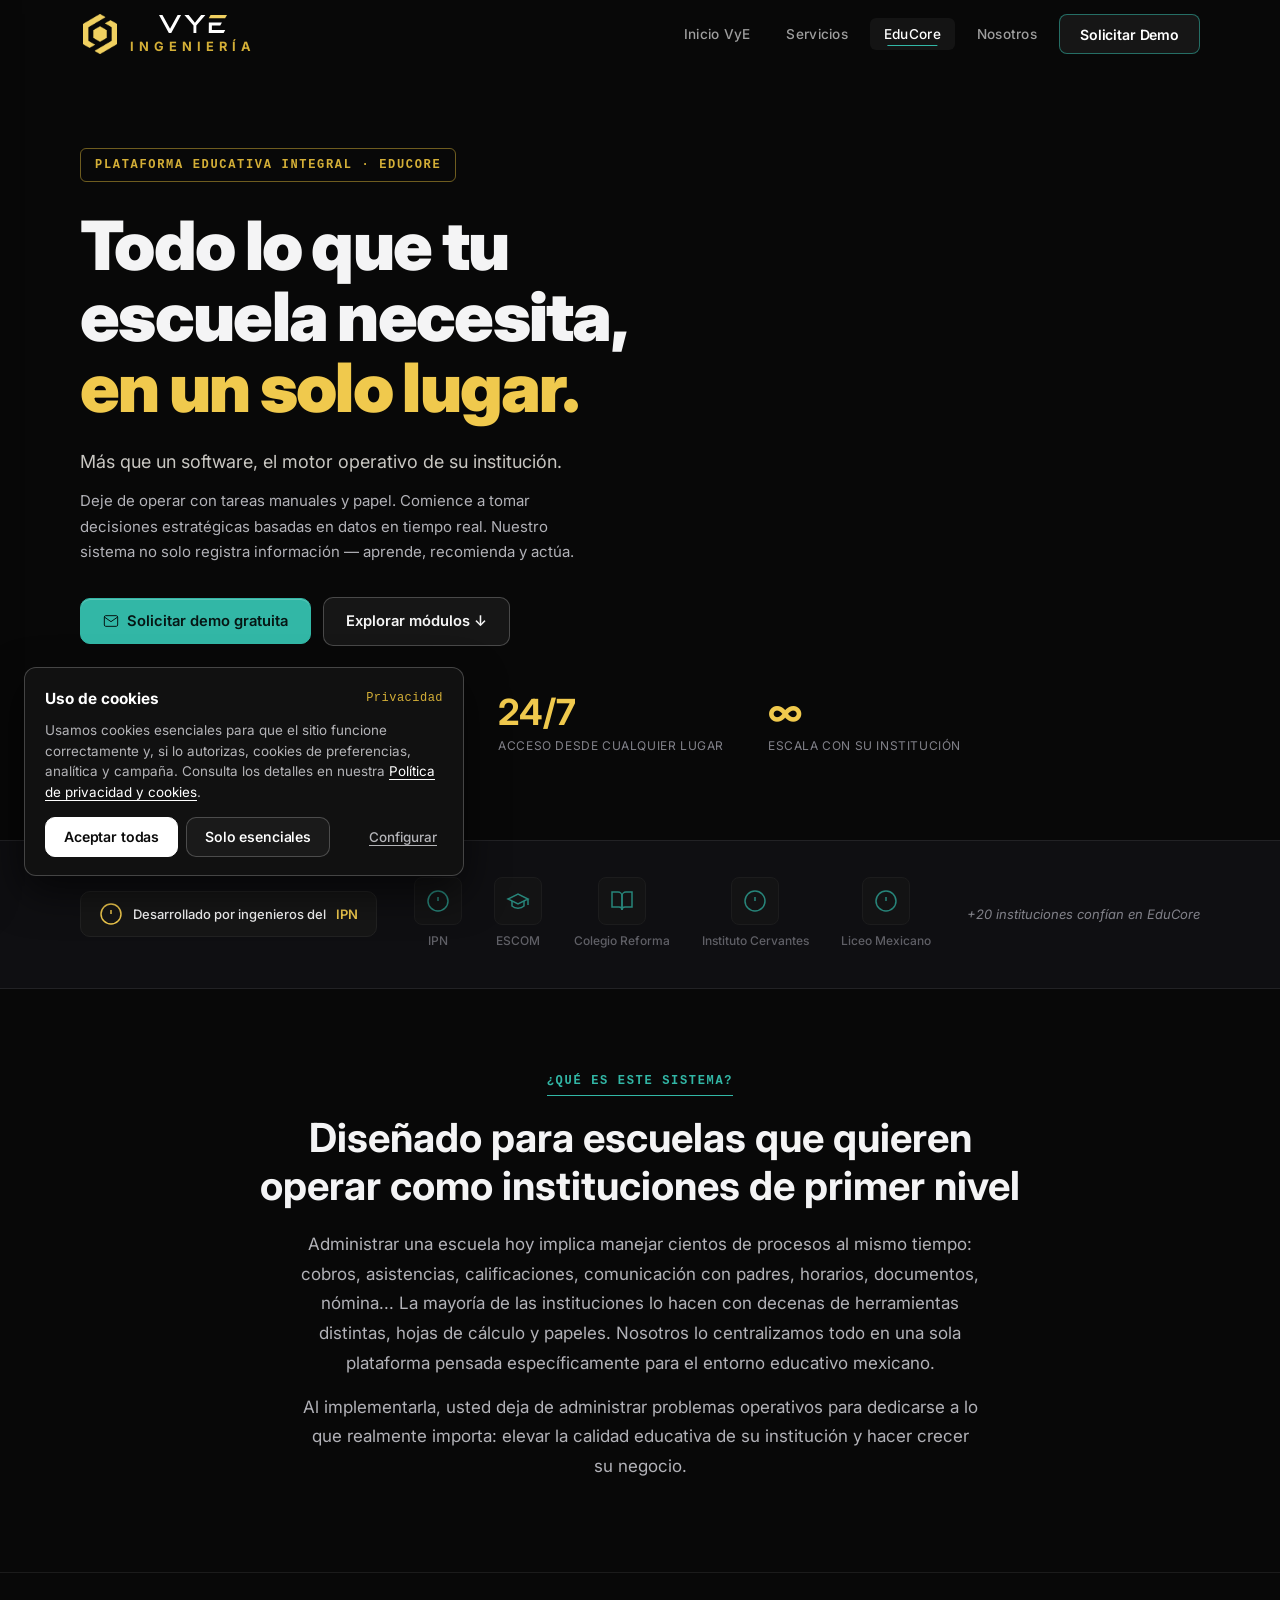
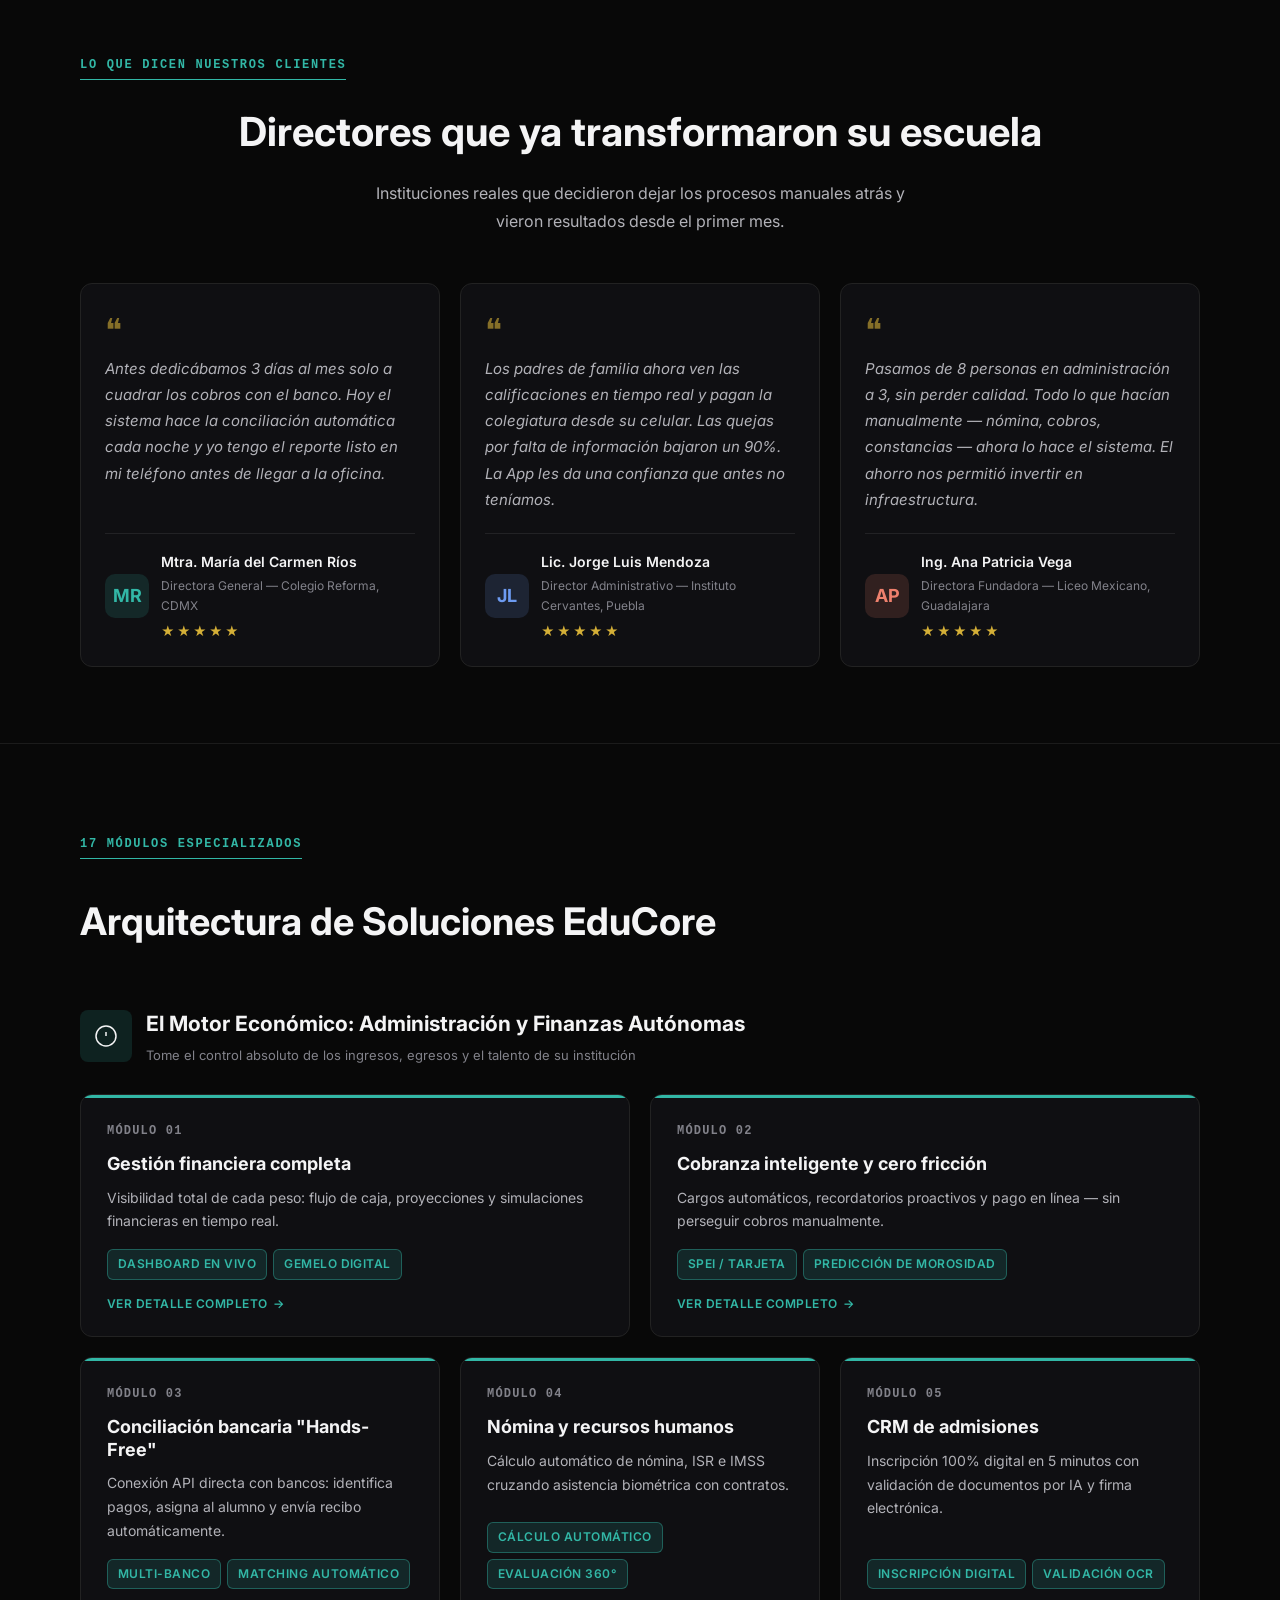
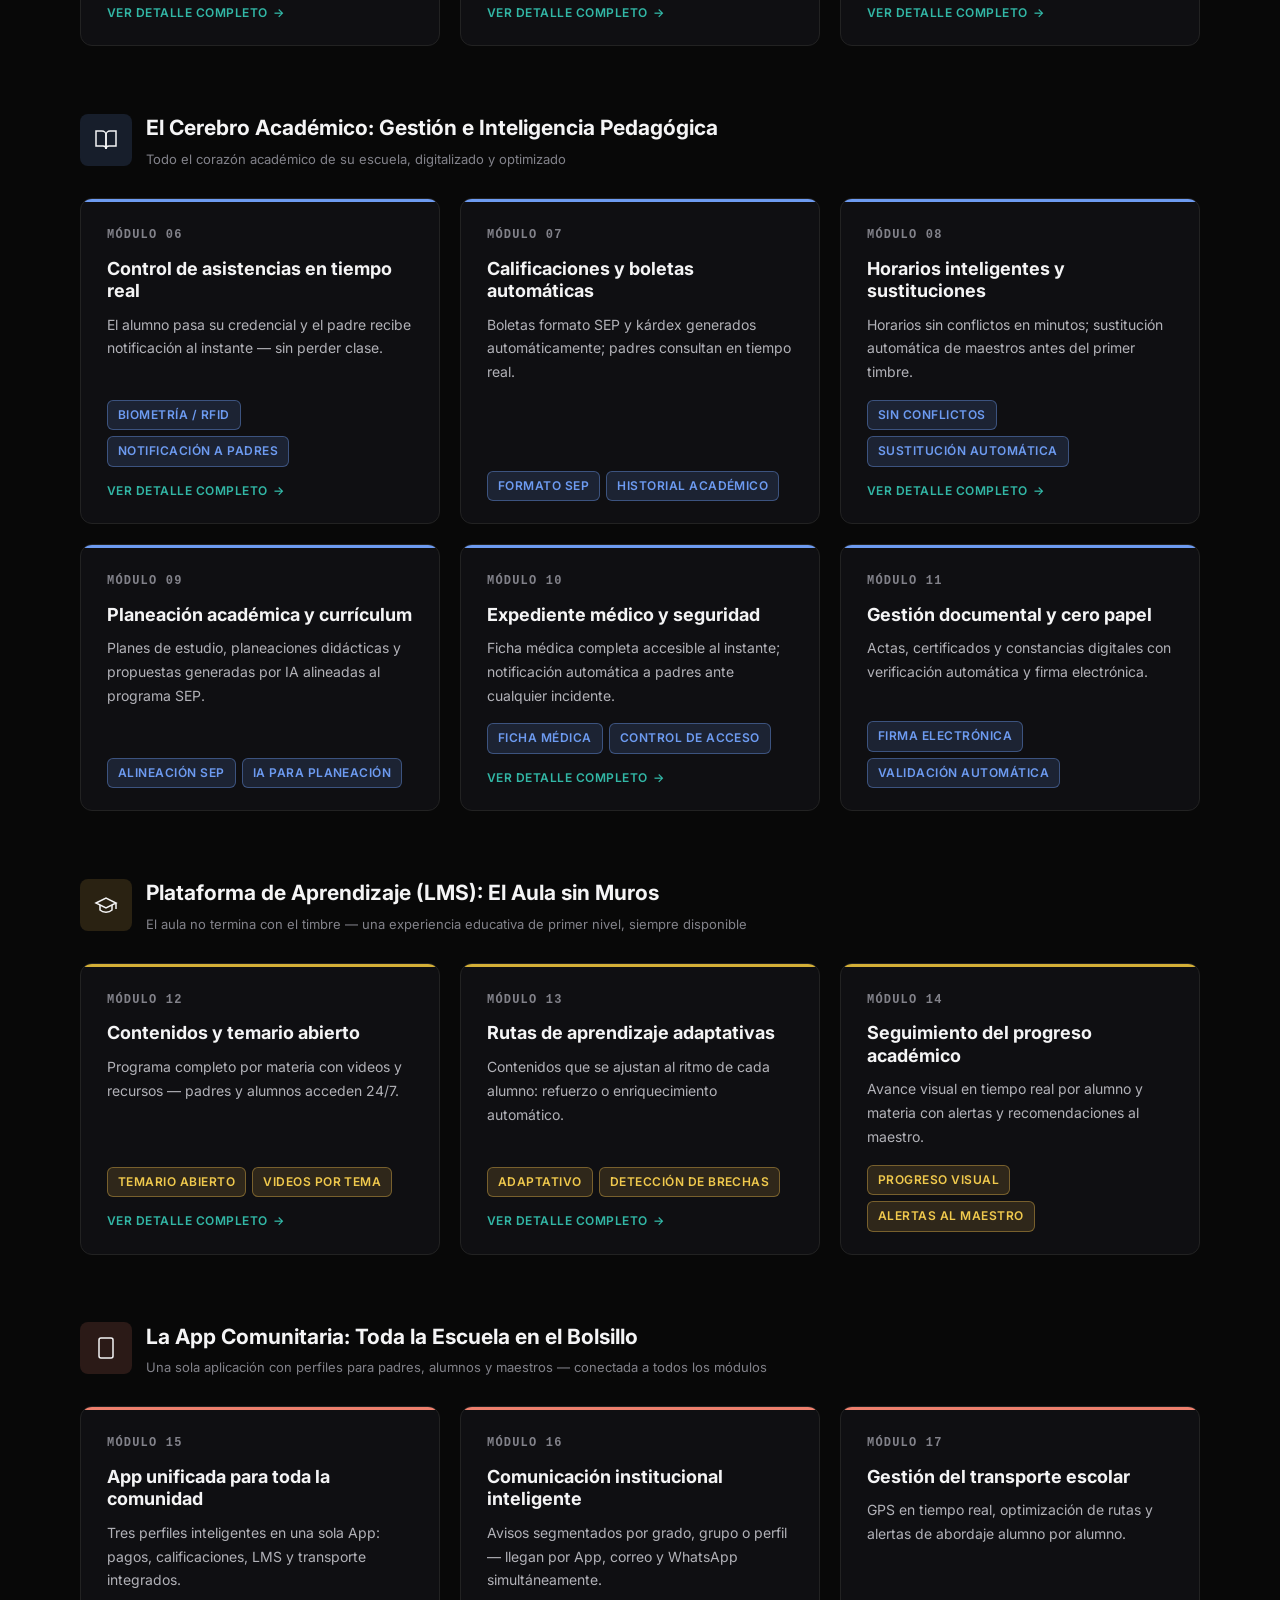
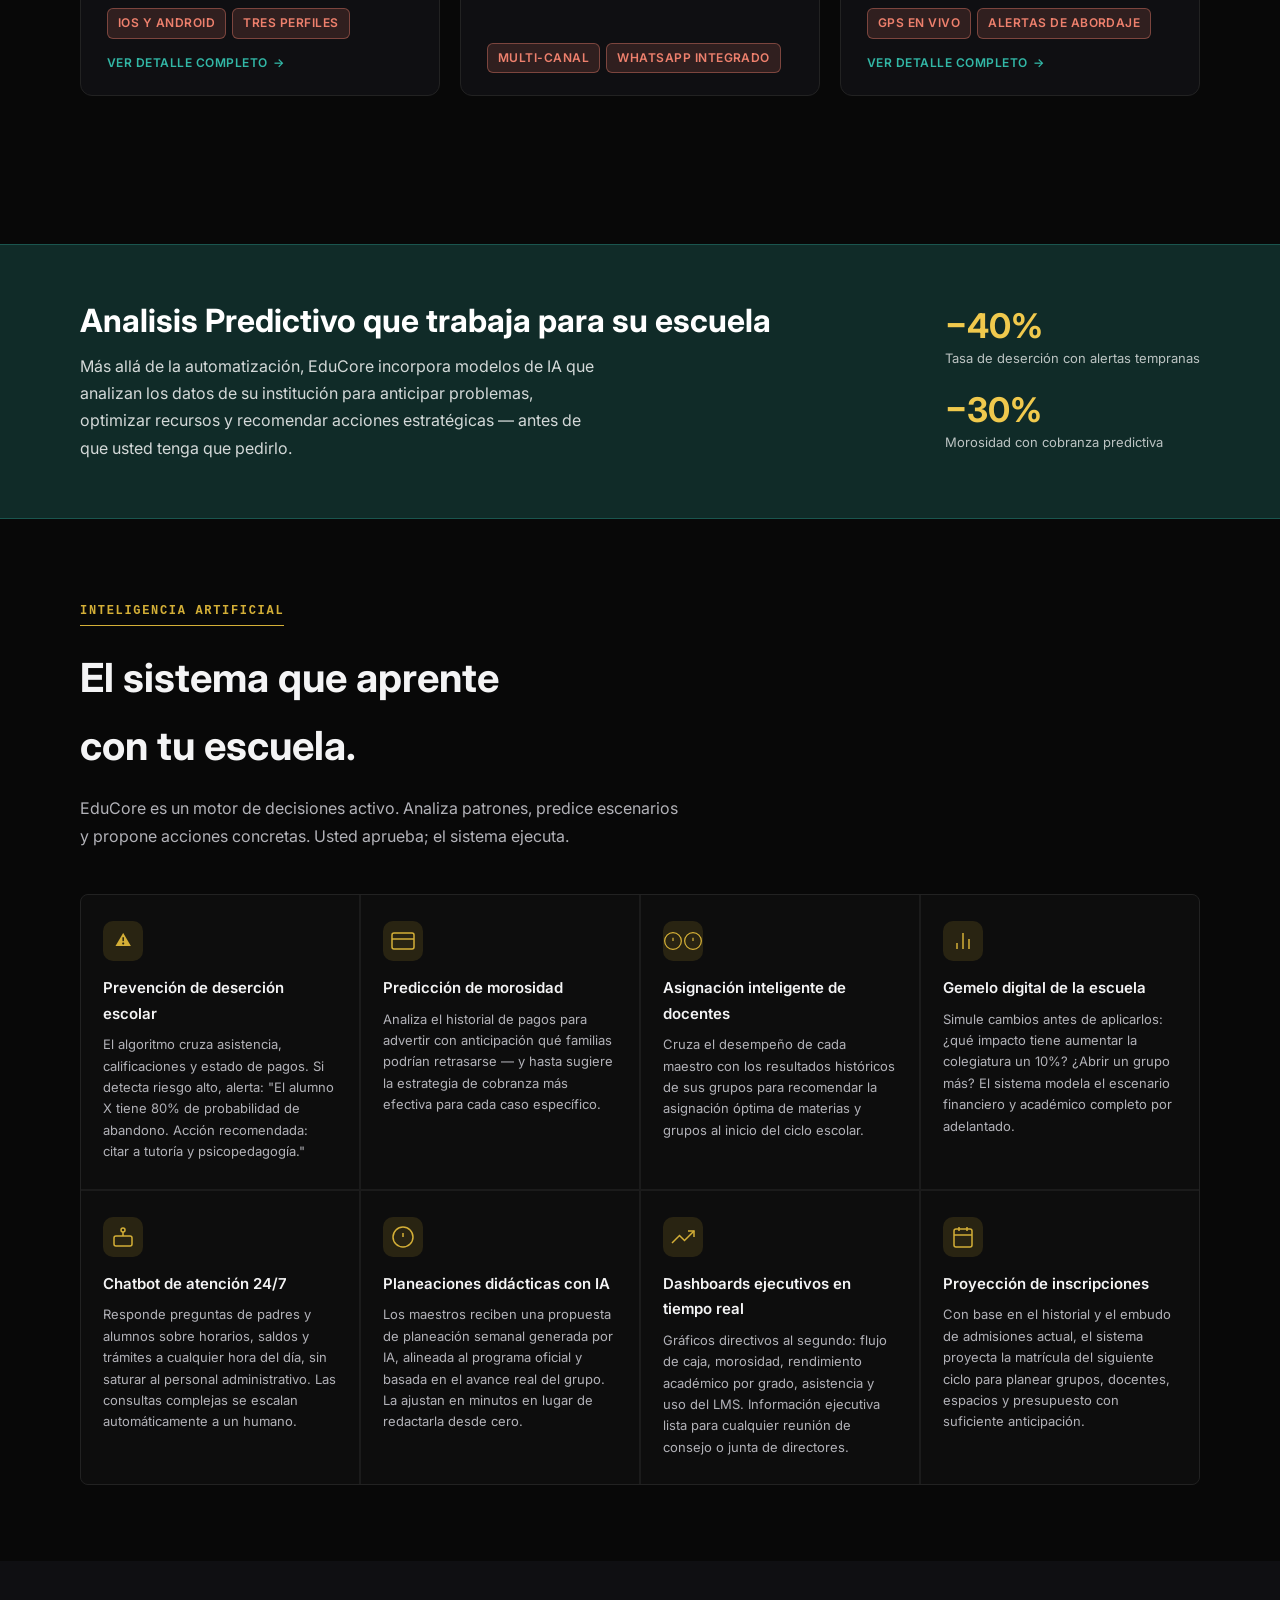
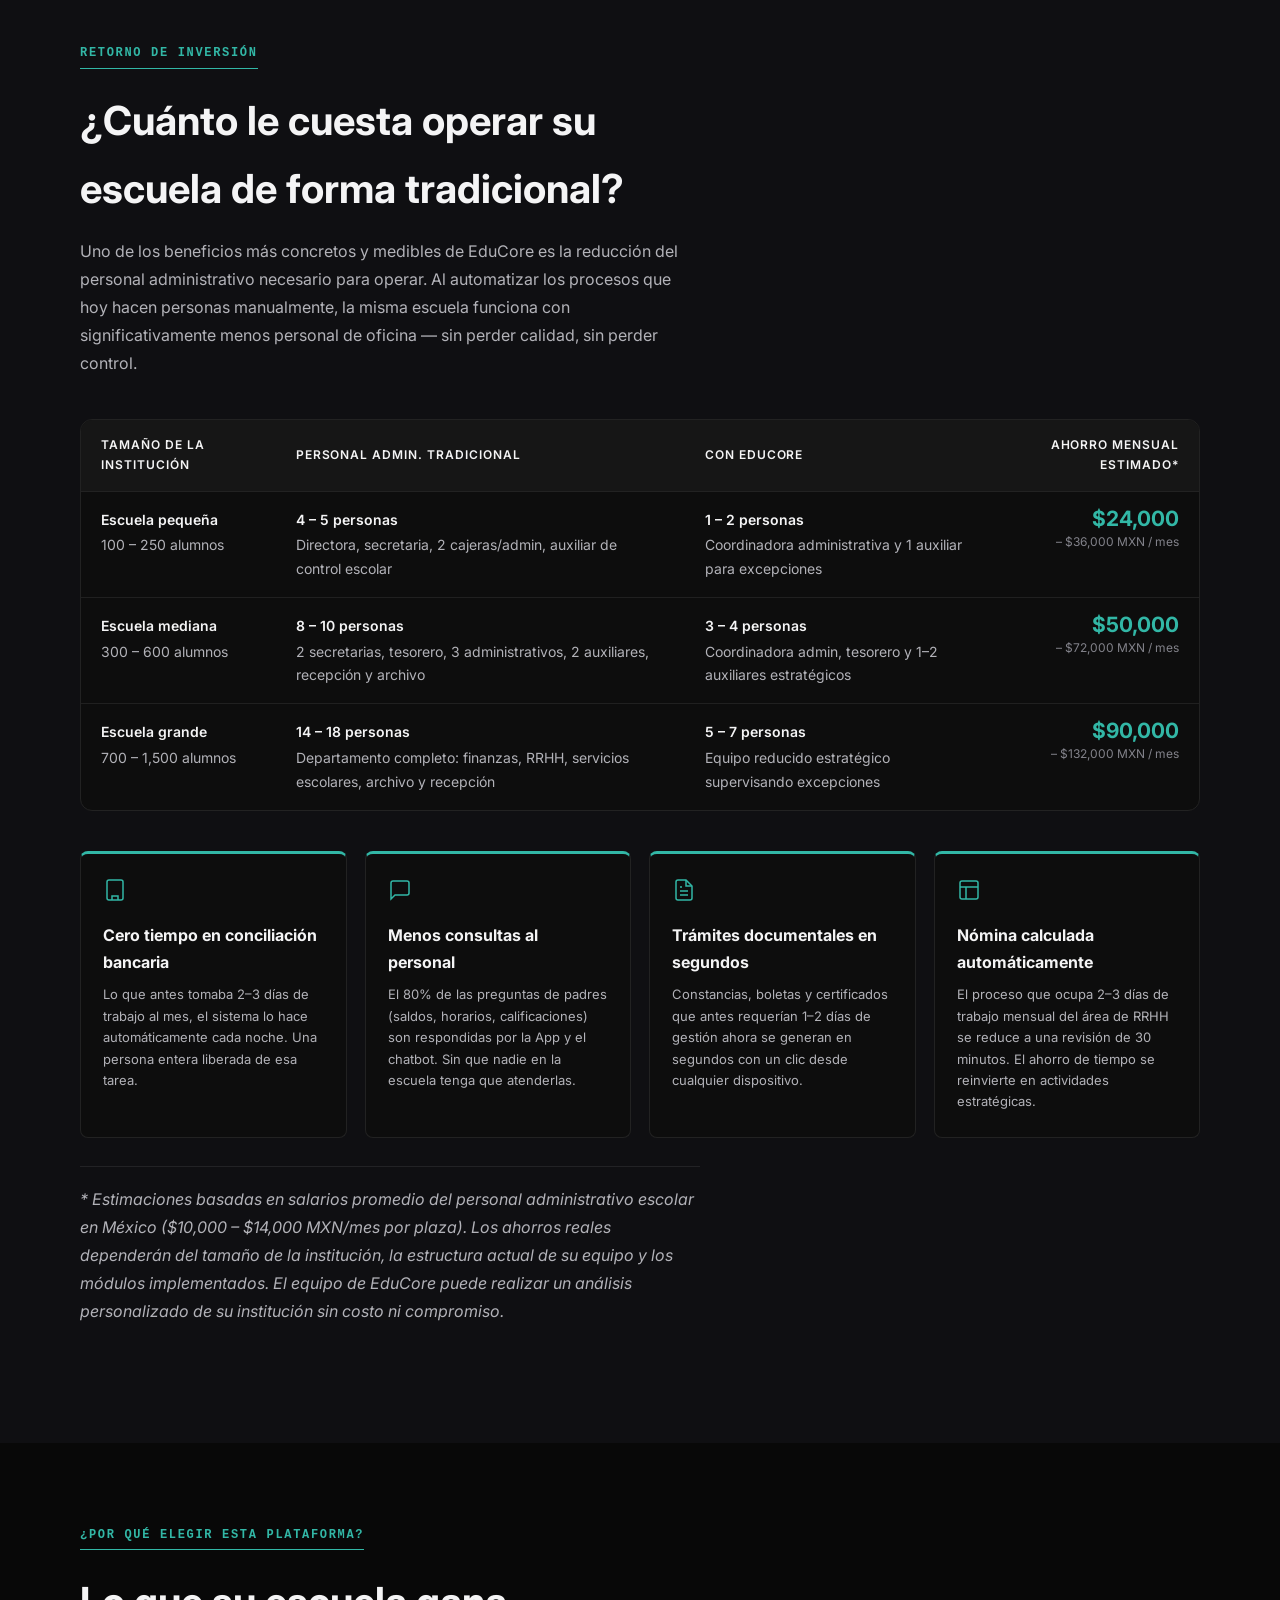
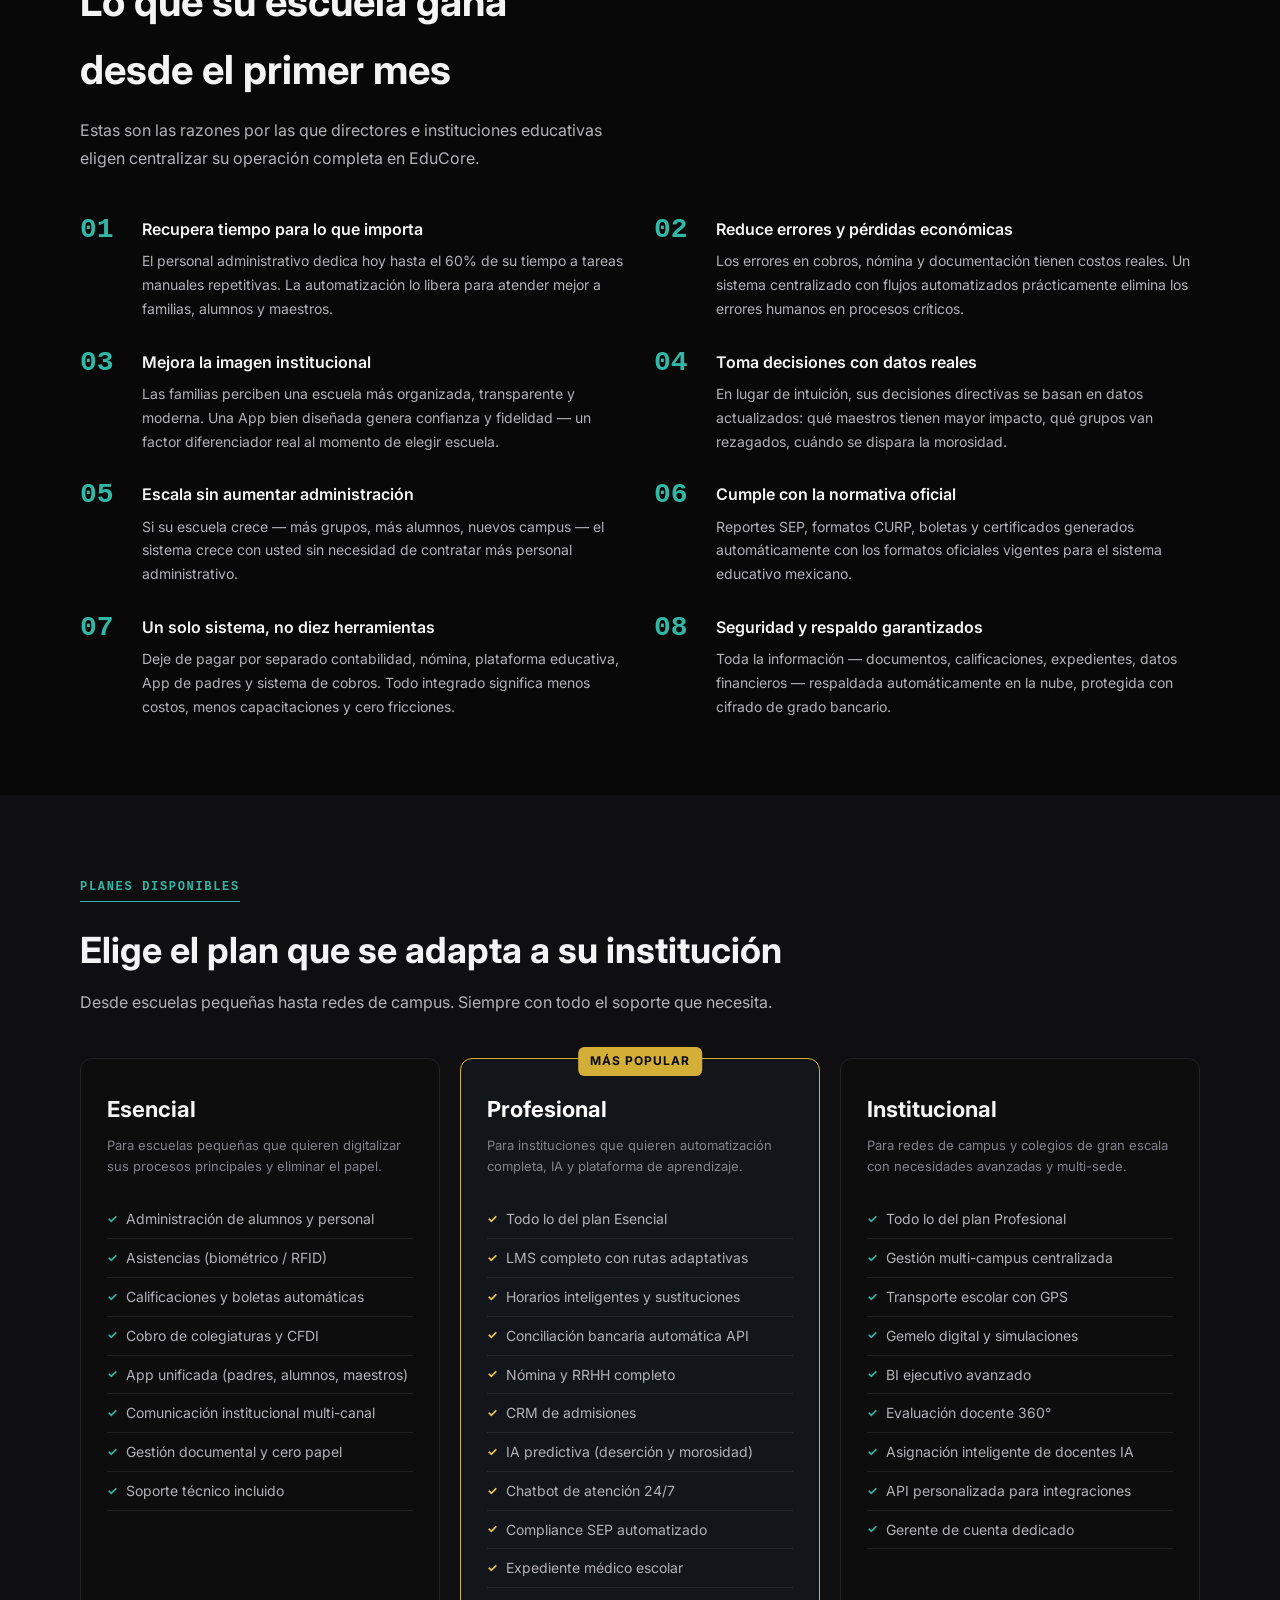
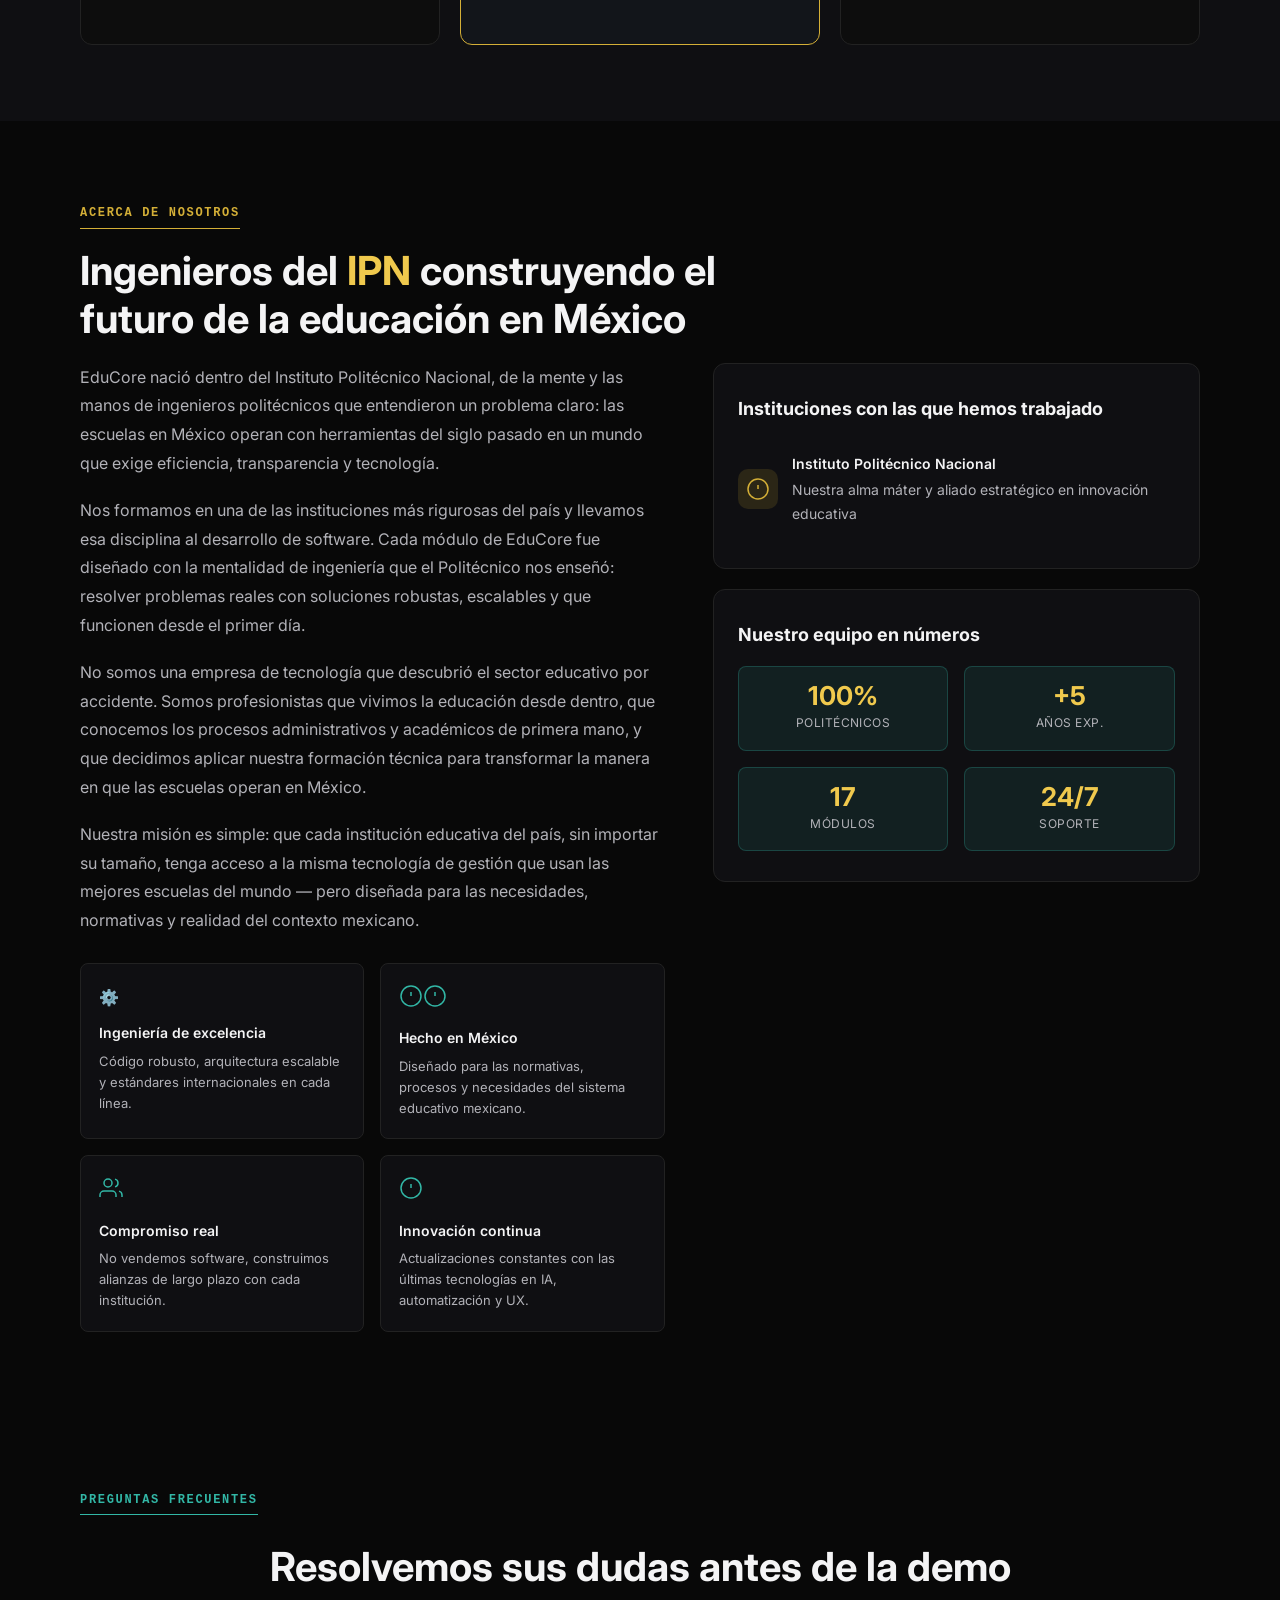
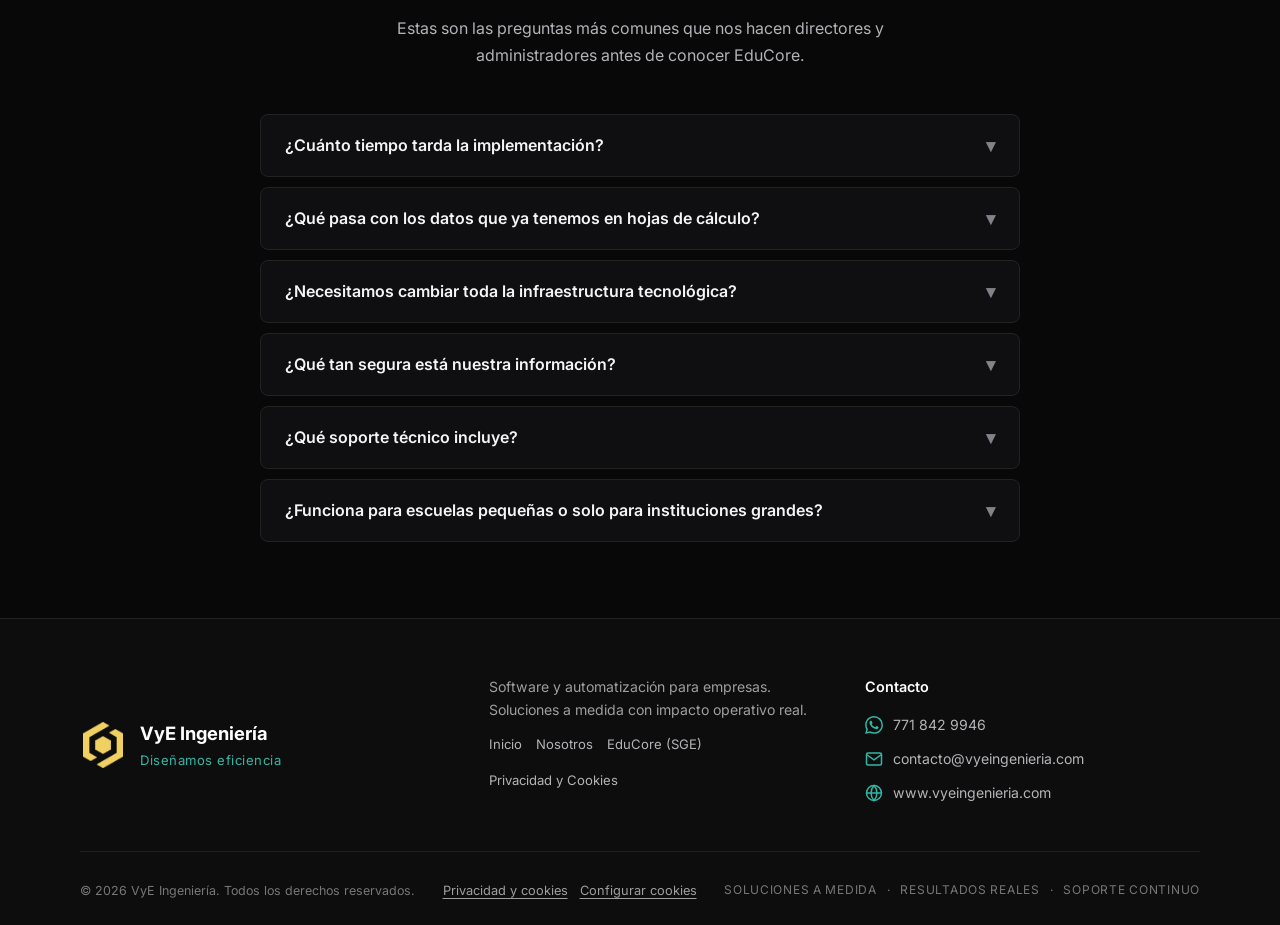
==== commit fe109fc3: "refactor" ====
--- a/indexSGE.html
+++ b/indexSGE.html
@@ -6,1978 +6,16 @@
     <meta name="viewport" content="width=device-width, initial-scale=1.0">
     <title>EduCore — Sistema Integral de Gestión Escolar</title>
     <link href="https://fonts.googleapis.com/css2?family=Inter:wght@300;400;500;600;700&display=swap" rel="stylesheet">
-    <link rel="stylesheet" href="vye-globals.css?v=phase1">
-    <style>
-        :root {
-            --ink: #f4f4f5;
-            --ink-soft: #a1a1aa;
-            --ink-mute: #71717a;
-            --cream: #050505;
-            --cream-dark: #0a0a0a;
-            /* EduCore product palette — intentionally independent from VyE gold. */
-            --gold: #E6B64A;
-            --gold-light: #F5D37A;
-            --teal: #32B7A6;
-            --teal-light: rgba(50, 183, 166, 0.15);
-            --blue: #6D9BF1;
-            --blue-light: rgba(109, 155, 241, 0.15);
-            --coral: #EE806D;
-            --coral-light: rgba(238, 128, 109, 0.15);
-            --amber-light: rgba(230, 182, 74, 0.15);
-            --border: 1px solid rgba(244, 244, 245, 0.09);
-        }
-
-        * {
-            margin: 0;
-            padding: 0;
-            box-sizing: border-box;
-        }
-
-        body {
-            font-family: 'Inter', sans-serif;
-            background: var(--cream);
-            color: var(--ink);
-            line-height: 1.7;
-            font-size: 16px;
-        }
-
-        /* MODAL */
-        .modal-overlay {
-            display: none;
-            position: fixed;
-            inset: 0;
-            background: rgba(15, 15, 14, .88);
-            z-index: 1000;
-            align-items: center;
-            justify-content: center;
-            padding: 24px;
-        }
-
-        .modal-overlay.open {
-            display: flex;
-        }
-
-        .modal-box {
-            background: #0f0f0f; border: 1px solid rgba(212,168,67,0.1);
-            border-radius: 18px;
-            max-width: 680px;
-            width: 100%;
-            max-height: 88vh;
-            overflow-y: auto;
-            position: relative;
-            box-shadow: 0 32px 80px rgba(15, 15, 14, .28);
-            animation: mIn .22s ease;
-        }
-
-        @keyframes mIn {
-            from {
-                opacity: 0;
-                transform: translateY(16px) scale(.97)
-            }
-
-            to {
-                opacity: 1;
-                transform: none
-            }
-        }
-
-        .modal-header {
-            padding: 36px 40px 24px;
-            border-bottom: 1px solid var(--cream-dark);
-            position: sticky;
-            top: 0;
-            background: #0f0f0f; border: 1px solid rgba(212,168,67,0.1);
-            border-radius: 18px 18px 0 0;
-            z-index: 1;
-        }
-
-        .modal-tag {
-            font-size: 11px;
-            font-weight: 500;
-            letter-spacing: .16em;
-            text-transform: uppercase;
-            color: var(--ink-mute);
-            margin-bottom: 8px;
-        }
-
-        .modal-header h2 {
-            font-family: 'Inter', sans-serif;
-            font-size: 26px;
-            font-weight: 700;
-            line-height: 1.2;
-        }
-
-        .modal-close {
-            position: absolute;
-            top: 24px;
-            right: 28px;
-            width: 36px;
-            height: 36px;
-            border-radius: 50%;
-            border: 1px solid var(--cream-dark);
-            background: var(--cream);
-            cursor: pointer;
-            display: flex;
-            align-items: center;
-            justify-content: center;
-            font-size: 18px;
-            color: var(--ink-mute);
-            transition: background .15s, color .15s;
-        }
-
-        .modal-close:hover {
-            background: var(--cream);
-            color: #fff;
-        }
-
-        .modal-body {
-            padding: 32px 40px 40px;
-        }
-
-        .modal-body p {
-            font-size: 15px;
-            color: var(--ink-soft);
-            line-height: 1.8;
-            margin-bottom: 20px;
-        }
-
-        .modal-highlight {
-            background: var(--cream);
-            border-left: 3px solid var(--gold);
-            border-radius: 0 8px 8px 0;
-            padding: 16px 20px;
-            margin: 24px 0;
-            font-size: 14px;
-            color: var(--ink-soft);
-            line-height: 1.75;
-            font-style: italic;
-        }
-
-        .mfl {
-            list-style: none;
-            margin: 20px 0;
-        }
-
-        .mfl li {
-            display: flex;
-            gap: 14px;
-            padding: 14px 0;
-            border-bottom: 1px solid var(--cream-dark);
-            font-size: 14px;
-            color: var(--ink-soft);
-            line-height: 1.65;
-        }
-
-        .mfl li:last-child {
-            border-bottom: none;
-        }
-
-        .mfi {
-            width: 28px;
-            height: 28px;
-            border-radius: 6px;
-            display: flex;
-            align-items: center;
-            justify-content: center;
-            font-size: 13px;
-            flex-shrink: 0;
-            margin-top: 2px;
-        }
-
-        .mfl li strong {
-            display: block;
-            font-size: 14px;
-            font-weight: 500;
-            color: var(--ink);
-            margin-bottom: 3px;
-        }
-
-        /* HERO */
-        .hero {
-            background: var(--cream);
-            color: var(--ink);
-            padding: 180px 60px 90px;
-            position: relative;
-            overflow: hidden;
-        }
-
-        .hero::before {
-            display: none;
-        }
-
-        .hero::after {
-            display: none;
-        }
-
-        .hero-tag {
-            display: inline-block;
-            border: 1px solid rgba(200, 151, 58, .6);
-            color: var(--gold-light);
-            font-size: 11px;
-            font-weight: 500;
-            letter-spacing: .18em;
-            text-transform: uppercase;
-            padding: 6px 16px;
-            border-radius: 2px;
-            margin-bottom: 32px;
-        }
-
-        .hero h1 {
-            font-family: 'Inter', sans-serif;
-            font-size: clamp(40px, 6.5vw, 76px);
-            font-weight: 900;
-            line-height: 1.0;
-            letter-spacing: -.02em;
-            max-width: 740px;
-            margin-bottom: 28px;
-        }
-
-        .hero h1 span {
-            color: var(--gold-light);
-        }
-
-        .hero-sub {
-            font-size: 18px;
-            font-weight: 300;
-            color: rgba(249, 246, 240, .72);
-            max-width: 540px;
-            line-height: 1.7;
-            margin-bottom: 14px;
-        }
-
-        .hero-sub2 {
-            font-size: 15px;
-            color: rgba(249, 246, 240, .48);
-            max-width: 520px;
-            margin-bottom: 36px;
-            line-height: 1.7;
-            font-style: italic;
-        }
-
-        /* HERO CTA */
-        .hero-cta-row {
-            display: flex;
-            gap: 16px;
-            align-items: center;
-            flex-wrap: wrap;
-            margin-bottom: 52px;
-        }
-
-        .hero-cta-primary {
-            display: inline-flex;
-            align-items: center;
-            justify-content: center;
-            gap: 8px;
-            background: #FFFFFF;
-            color: #0A0A0A;
-            font-family: 'Inter', sans-serif;
-            font-size: 0.95rem;
-            font-weight: 600;
-            letter-spacing: -0.01em;
-            text-transform: none;
-            min-height: 48px;
-            padding: 12px 24px;
-            border-radius: 8px;
-            border: 1px solid #FFFFFF;
-            cursor: pointer;
-            text-decoration: none;
-            transition: background-color .18s ease, border-color .18s ease, transform .18s ease, box-shadow .18s ease;
-            box-shadow: none !important;
-        }
-
-        .hero-cta-primary:hover {
-            background: var(--gold) !important;
-            border-color: var(--gold) !important;
-            color: #000000 !important;
-            transform: translateY(-1px);
-            box-shadow: 0 4px 14px rgba(0, 0, 0, 0.25) !important;
-        }
-
-        .hero-cta-secondary {
-            display: inline-flex;
-            align-items: center;
-            justify-content: center;
-            gap: 8px;
-            background: rgba(255, 255, 255, 0.04);
-            color: #FFFFFF;
-            font-family: 'Inter', sans-serif;
-            font-size: 0.95rem;
-            font-weight: 550;
-            letter-spacing: -0.01em;
-            min-height: 48px;
-            padding: 12px 24px;
-            border-radius: 8px;
-            border: 1px solid rgba(255, 255, 255, 0.16);
-            cursor: pointer;
-            text-decoration: none;
-            transition: background-color .18s ease, border-color .18s ease, color .18s ease, transform .18s ease, box-shadow .18s ease;
-            box-shadow: none !important;
-        }
-
-        .hero-cta-secondary:hover {
-            background: rgba(255, 255, 255, 0.04) !important;
-            border-color: var(--gold) !important;
-            color: var(--gold) !important;
-            transform: translateY(-1px);
-            box-shadow: 0 4px 14px rgba(0, 0, 0, 0.25) !important;
-        }
-
-        .hero-metrics {
-            display: flex;
-            gap: 48px;
-            flex-wrap: wrap;
-        }
-
-        .metric {
-            display: flex;
-            flex-direction: column;
-        }
-
-        .metric-num {
-            font-family: 'Inter', sans-serif;
-            font-size: 38px;
-            font-weight: 700;
-            color: var(--gold-light);
-            line-height: 1;
-        }
-
-        .metric-label {
-            font-size: 12px;
-            color: rgba(249, 246, 240, .55);
-            letter-spacing: .05em;
-            margin-top: 4px;
-            text-transform: uppercase;
-        }
-
-        /* INTRO */
-        .intro {
-            padding: 80px 60px;
-            max-width: 880px;
-            margin: 0 auto;
-            text-align: center;
-        }
-
-        .section-tag {
-            display: inline-block;
-            font-size: 11px;
-            font-weight: 500;
-            letter-spacing: .18em;
-            text-transform: uppercase;
-            color: var(--teal);
-            margin-bottom: 20px;
-            border-bottom: 1.5px solid var(--teal);
-            padding-bottom: 4px;
-        }
-
-        .intro h2 {
-            font-family: 'Inter', sans-serif;
-            font-size: clamp(26px, 4vw, 40px);
-            font-weight: 700;
-            line-height: 1.2;
-            margin-bottom: 24px;
-        }
-
-        .intro p {
-            font-size: 17px;
-            color: var(--ink-soft);
-            max-width: 680px;
-            margin: 0 auto 16px;
-            line-height: 1.8;
-        }
-
-        .divider {
-            border: none;
-            border-top: 1px solid var(--cream-dark);
-            margin: 0 60px;
-        }
-
-        /* TRUST SECTION */
-        .trust-section {
-            padding: 40px 60px;
-            background: #0f0f0f; border: 1px solid rgba(212,168,67,0.1);
-            border-bottom: 1px solid var(--cream-dark);
-        }
-
-        .trust-inner {
-            display: flex;
-            align-items: center;
-            justify-content: space-between;
-            gap: 40px;
-            flex-wrap: wrap;
-        }
-
-        .trust-badge {
-            display: inline-flex;
-            align-items: center;
-            gap: 12px;
-            background: var(--cream);
-            color: var(--ink);
-            padding: 12px 22px;
-            border-radius: 8px;
-            font-size: 13px;
-            font-weight: 500;
-            letter-spacing: .02em;
-            white-space: nowrap;
-            flex-shrink: 0;
-        }
-
-        .trust-badge-icon {
-            font-size: 22px;
-        }
-
-        .trust-badge span {
-            color: var(--gold-light);
-            font-weight: 600;
-        }
-
-        .trust-logos {
-            display: flex;
-            align-items: center;
-            gap: 36px;
-            flex-wrap: wrap;
-            flex: 1;
-            justify-content: center;
-        }
-
-        .trust-logo {
-            display: flex;
-            flex-direction: column;
-            align-items: center;
-            gap: 6px;
-            opacity: .55;
-            transition: opacity .2s;
-        }
-
-        .trust-logo:hover {
-            opacity: 1;
-        }
-
-        .trust-logo-icon {
-            width: 52px;
-            height: 52px;
-            border-radius: 12px;
-            background: var(--cream);
-            display: flex;
-            align-items: center;
-            justify-content: center;
-            font-size: 26px;
-            border: 1px solid var(--cream-dark);
-        }
-
-        .trust-logo-name {
-            font-size: 11px;
-            color: var(--ink-mute);
-            font-weight: 500;
-            text-align: center;
-            letter-spacing: .02em;
-        }
-
-        .trust-count {
-            font-size: 13px;
-            color: var(--ink-mute);
-            font-style: italic;
-            white-space: nowrap;
-            flex-shrink: 0;
-        }
-
-        /* TESTIMONIALS */
-        .testimonials-section {
-            padding: 80px 60px;
-            background: var(--cream);
-        }
-
-        .testimonials-section h2 {
-            font-family: 'Inter', sans-serif;
-            font-size: clamp(26px, 4vw, 40px);
-            font-weight: 700;
-            margin-bottom: 16px;
-            text-align: center;
-        }
-
-        .testimonials-section>p {
-            font-size: 16px;
-            color: var(--ink-soft);
-            max-width: 560px;
-            margin: 0 auto 52px;
-            text-align: center;
-            line-height: 1.7;
-        }
-
-        .testimonials-grid {
-            display: grid;
-            grid-template-columns: repeat(3, 1fr);
-            gap: 24px;
-        }
-
-        .testimonial-card {
-            background: #0f0f0f; border: 1px solid rgba(212,168,67,0.1);
-            border-radius: 14px;
-            padding: 36px 28px 28px;
-            border: 1px solid var(--cream-dark);
-            position: relative;
-            display: flex;
-            flex-direction: column;
-            transition: box-shadow .2s, transform .2s;
-        }
-
-        .testimonial-card:hover {
-            box-shadow: 0 12px 40px rgba(15, 15, 14, .1);
-            transform: translateY(-3px);
-        }
-
-        .testimonial-quote-icon {
-            font-size: 36px;
-            line-height: 1;
-            color: var(--gold);
-            opacity: .5;
-            margin-bottom: 12px;
-        }
-
-        .testimonial-text {
-            font-size: 15px;
-            color: var(--ink-soft);
-            line-height: 1.8;
-            flex: 1;
-            margin-bottom: 24px;
-            font-style: italic;
-        }
-
-        .testimonial-author {
-            display: flex;
-            align-items: center;
-            gap: 14px;
-            padding-top: 20px;
-            border-top: 1px solid var(--cream-dark);
-        }
-
-        .testimonial-avatar {
-            width: 48px;
-            height: 48px;
-            border-radius: 50%;
-            background: var(--teal-light);
-            display: flex;
-            align-items: center;
-            justify-content: center;
-            font-size: 20px;
-            flex-shrink: 0;
-            font-weight: 600;
-            color: var(--teal);
-        }
-
-        .testimonial-name {
-            font-size: 14px;
-            font-weight: 600;
-            color: var(--ink);
-        }
-
-        .testimonial-role {
-            font-size: 12px;
-            color: var(--ink-mute);
-            margin-top: 2px;
-        }
-
-        .testimonial-stars {
-            color: var(--gold);
-            font-size: 14px;
-            letter-spacing: 2px;
-            margin-top: 3px;
-        }
-
-        /* MODULES */
-        .modules {
-            padding: 100px 60px;
-        }
-
-        .modules-header {
-            margin-bottom: 56px;
-        }
-
-        .modules-header h2 {
-            font-family: 'Inter', sans-serif;
-            font-size: clamp(26px, 3.5vw, 38px);
-            font-weight: 700;
-            margin-top: 16px;
-        }
-
-        .module-group {
-            margin-bottom: 72px;
-        }
-
-        .module-group-title {
-            display: flex;
-            align-items: center;
-            gap: 14px;
-            margin-bottom: 32px;
-        }
-
-        .mgi {
-            width: 56px;
-            height: 56px;
-            border-radius: 14px;
-            display: flex;
-            align-items: center;
-            justify-content: center;
-            font-size: 28px;
-            flex-shrink: 0;
-        }
-
-        .icon-teal {
-            background: var(--teal-light)
-        }
-
-        .icon-blue {
-            background: var(--blue-light)
-        }
-
-        .icon-coral {
-            background: var(--coral-light)
-        }
-
-        .icon-gold {
-            background: var(--amber-light)
-        }
-
-        .module-group-title h3 {
-            font-family: 'Inter', sans-serif;
-            font-size: 22px;
-            font-weight: 700;
-        }
-
-        .module-group-title p {
-            font-size: 13px;
-            color: var(--ink-mute);
-            margin-top: 2px;
-        }
-
-        .cards-grid {
-            display: grid;
-            grid-template-columns: repeat(auto-fill, minmax(280px, 1fr));
-            gap: 20px;
-        }
-
-        .card {
-            background: #0f0f0f; border: 1px solid rgba(212,168,67,0.1);
-            border-radius: 12px;
-            padding: 28px 28px 22px;
-            border: 1px solid var(--cream-dark);
-            position: relative;
-            overflow: hidden;
-            display: flex;
-            flex-direction: column;
-            transition: box-shadow .2s, transform .2s, border-color .2s;
-        }
-
-        .card::before {
-            content: '';
-            position: absolute;
-            top: 0;
-            left: 0;
-            right: 0;
-            height: 3px;
-        }
-
-        .card-teal::before {
-            background: var(--teal)
-        }
-
-        .card-blue::before {
-            background: var(--blue)
-        }
-
-        .card-coral::before {
-            background: var(--coral)
-        }
-
-        .card-gold::before {
-            background: var(--gold)
-        }
-
-        .card.clickable {
-            cursor: pointer;
-        }
-
-        .card.clickable:hover {
-            box-shadow: 0 10px 36px rgba(15, 15, 14, .12);
-            transform: translateY(-3px);
-            border-color: #bbb9b0;
-        }
-
-        .card-number {
-            font-family: 'Inter', sans-serif;
-            font-size: 11px;
-            font-weight: 700;
-            letter-spacing: .12em;
-            color: var(--ink-mute);
-            margin-bottom: 14px;
-            text-transform: uppercase;
-        }
-
-        .card h4 {
-            font-family: 'Inter', sans-serif;
-            font-size: 18px;
-            font-weight: 700;
-            color: var(--ink);
-            margin-bottom: 10px;
-            line-height: 1.25;
-        }
-
-        .card p {
-            font-size: 14px;
-            color: var(--ink-soft);
-            line-height: 1.72;
-            flex: 1;
-        }
-
-        .card-badges {
-            display: flex;
-            flex-wrap: wrap;
-            gap: 6px;
-            margin-top: 16px;
-        }
-
-        .badge {
-            font-size: 11px;
-            font-weight: 600;
-            padding: 4px 12px;
-            border-radius: 4px;
-            letter-spacing: .05em;
-            text-transform: uppercase;
-        }
-
-        .badge-teal {
-            background: rgba(212, 168, 67, 0.05);
-            border: 1px solid rgba(212, 168, 67, 0.4);
-            color: var(--gold-light);
-        }
-
-        .badge-blue {
-            background: rgba(212, 168, 67, 0.05);
-            border: 1px solid rgba(212, 168, 67, 0.4);
-            color: var(--gold-light);
-        }
-
-        .badge-coral {
-            background: rgba(212, 168, 67, 0.05);
-            border: 1px solid rgba(212, 168, 67, 0.4);
-            color: var(--gold-light);
-        }
-
-        .badge-gold {
-            background: rgba(212, 168, 67, 0.05);
-            border: 1px solid rgba(212, 168, 67, 0.4);
-            color: var(--gold-light);
-        }
-
-        .card-more {
-            display: inline-flex;
-            align-items: center;
-            gap: 5px;
-            margin-top: 14px;
-            font-size: 12px;
-            font-weight: 500;
-            color: var(--ink-mute);
-            letter-spacing: .05em;
-            text-transform: uppercase;
-        }
-
-        .card-more::after {
-            content: '→';
-            transition: transform .15s;
-        }
-
-        .card.clickable:hover .card-more::after {
-            transform: translateX(4px);
-        }
-
-        /* BANNER */
-        .banner {
-            background: var(--teal);
-            color: #fff;
-            padding: 60px;
-            margin: 0 60px;
-            border-radius: 16px;
-            display: grid;
-            grid-template-columns: 1fr auto;
-            gap: 40px;
-            align-items: center;
-        }
-
-        .banner h2 {
-            font-family: 'Inter', sans-serif;
-            font-size: clamp(22px, 3vw, 32px);
-            font-weight: 700;
-            margin-bottom: 12px;
-            line-height: 1.25;
-        }
-
-        .banner p {
-            font-size: 16px;
-            color: rgba(255, 255, 255, .78);
-            max-width: 520px;
-            line-height: 1.7;
-        }
-
-        .banner-stats {
-            display: flex;
-            flex-direction: column;
-            gap: 24px;
-            min-width: 180px;
-        }
-
-        .banner-stat-num {
-            font-family: 'Inter', sans-serif;
-            font-size: 34px;
-            font-weight: 700;
-            color: var(--gold-light);
-            line-height: 1;
-        }
-
-        .banner-stat-label {
-            font-size: 13px;
-            color: rgba(255, 255, 255, .65);
-            margin-top: 4px;
-        }
-
-        /* AI */
-        .ai-section {
-            padding: 80px 60px;
-            background: var(--cream);
-            color: var(--ink);
-        }
-
-        .ai-section .section-tag {
-            color: var(--gold-light);
-            border-bottom-color: var(--gold);
-        }
-
-        .ai-section h2 {
-            font-family: 'Inter', sans-serif;
-            font-size: clamp(26px, 4vw, 40px);
-            font-weight: 700;
-            margin-bottom: 16px;
-            max-width: 640px;
-        }
-
-        .ai-section>p {
-            font-size: 16px;
-            color: rgba(249, 246, 240, .68);
-            max-width: 600px;
-            line-height: 1.8;
-            margin-bottom: 52px;
-        }
-
-        .ai-grid {
-            display: grid;
-            grid-template-columns: repeat(4, 1fr);
-            gap: 2px;
-            background: rgba(249, 246, 240, .08);
-            border-radius: 12px;
-            overflow: hidden;
-        }
-
-        .ai-item {
-            background: rgba(15, 15, 14, .6);
-            padding: 28px 24px;
-            transition: background .2s;
-        }
-
-        .ai-item:hover {
-            background: rgba(26, 107, 94, .25);
-        }
-
-        .ai-item-icon {
-            width: 42px;
-            height: 42px;
-            background: rgba(200, 151, 58, .15);
-            border-radius: 10px;
-            display: flex;
-            align-items: center;
-            justify-content: center;
-            margin-bottom: 14px;
-            font-size: 20px;
-        }
-
-        .ai-item h4 {
-            font-size: 15px;
-            font-weight: 500;
-            color: var(--ink);
-            margin-bottom: 8px;
-        }
-
-        .ai-item p {
-            font-size: 13px;
-            color: rgba(249, 246, 240, .55);
-            line-height: 1.65;
-        }
-
-        /* SAVINGS */
-        .savings-section {
-            padding: 80px 60px;
-            background: var(--cream-dark);
-        }
-
-        .savings-section h2 {
-            font-family: 'Inter', sans-serif;
-            font-size: clamp(26px, 4vw, 40px);
-            font-weight: 700;
-            margin-bottom: 14px;
-            max-width: 620px;
-        }
-
-        .savings-section>p {
-            font-size: 16px;
-            color: var(--ink-soft);
-            max-width: 620px;
-            line-height: 1.8;
-            margin-bottom: 48px;
-        }
-
-        .savings-table-wrap {
-            overflow-x: auto;
-            margin-bottom: 48px;
-        }
-
-        .savings-table {
-            width: 100%;
-            border-collapse: separate;
-            border-spacing: 0;
-            background: #0f0f0f; border: 1px solid rgba(212,168,67,0.1);
-            border-radius: 14px;
-            overflow: hidden;
-            box-shadow: 0 2px 16px rgba(15, 15, 14, .07);
-        }
-
-        .savings-table th {
-            background: var(--cream);
-            color: var(--ink);
-            font-size: 12px;
-            font-weight: 500;
-            letter-spacing: .1em;
-            text-transform: uppercase;
-            padding: 16px 20px;
-            text-align: left;
-        }
-
-        .savings-table th:last-child {
-            text-align: right;
-        }
-
-        .savings-table td {
-            padding: 18px 20px;
-            font-size: 14px;
-            color: var(--ink-soft);
-            border-bottom: 1px solid var(--cream-dark);
-            vertical-align: top;
-        }
-
-        .savings-table tr:last-child td {
-            border-bottom: none;
-        }
-
-        .savings-table td:last-child {
-            text-align: right;
-        }
-
-        .savings-table td strong {
-            color: var(--ink);
-            font-weight: 500;
-            display: block;
-            margin-bottom: 2px;
-        }
-
-        .savings-num {
-            font-family: 'Inter', sans-serif;
-            font-size: 22px;
-            font-weight: 700;
-            color: var(--teal);
-            line-height: 1;
-        }
-
-        .savings-num-sub {
-            font-size: 12px;
-            color: var(--ink-mute);
-            margin-top: 3px;
-        }
-
-        .savings-cards {
-            display: grid;
-            grid-template-columns: repeat(4, 1fr);
-            gap: 20px;
-            margin-bottom: 32px;
-        }
-
-        .savings-card {
-            background: #0f0f0f; border: 1px solid rgba(212,168,67,0.1);
-            border-radius: 12px;
-            padding: 28px 24px;
-            border: 1px solid var(--cream-dark);
-            border-top: 3px solid var(--teal);
-        }
-
-        .savings-card-icon {
-            font-size: 22px;
-            margin-bottom: 14px;
-        }
-
-        .savings-card h4 {
-            font-family: 'Inter', sans-serif;
-            font-size: 16px;
-            font-weight: 700;
-            margin-bottom: 8px;
-        }
-
-        .savings-card p {
-            font-size: 13px;
-            color: var(--ink-soft);
-            line-height: 1.65;
-        }
-
-        .savings-note {
-            font-size: 13px;
-            color: var(--ink-mute);
-            line-height: 1.7;
-            border-top: 1px solid var(--cream-dark);
-            padding-top: 20px;
-            font-style: italic;
-        }
-
-        /* WHY */
-        .why-section {
-            padding: 80px 60px;
-        }
-
-        .why-section h2 {
-            font-family: 'Inter', sans-serif;
-            font-size: clamp(26px, 4vw, 40px);
-            font-weight: 700;
-            margin-bottom: 12px;
-            max-width: 580px;
-        }
-
-        .why-section>p {
-            font-size: 16px;
-            color: var(--ink-soft);
-            max-width: 560px;
-            margin-bottom: 52px;
-            line-height: 1.8;
-        }
-
-        .why-grid {
-            display: grid;
-            grid-template-columns: 1fr 1fr;
-            gap: 32px;
-        }
-
-        .why-item {
-            display: flex;
-            gap: 20px;
-            align-items: flex-start;
-        }
-
-        .why-num {
-            font-family: 'Inter', sans-serif;
-            font-size: 36px;
-            font-weight: 900;
-            color: var(--cream-dark);
-            line-height: 1;
-            flex-shrink: 0;
-            min-width: 48px;
-        }
-
-        .why-item h4 {
-            font-size: 16px;
-            font-weight: 500;
-            margin-bottom: 6px;
-        }
-
-        .why-item p {
-            font-size: 14px;
-            color: var(--ink-soft);
-            line-height: 1.7;
-        }
-
-        /* PLANS */
-        .plans-section {
-            padding: 80px 60px;
-            background: var(--cream-dark);
-        }
-
-        .plans-section h2 {
-            font-family: 'Inter', sans-serif;
-            font-size: clamp(24px, 3.5vw, 36px);
-            font-weight: 700;
-            margin-bottom: 8px;
-        }
-
-        .plans-section>p {
-            font-size: 16px;
-            color: var(--ink-soft);
-            margin-bottom: 48px;
-        }
-
-        .plans-grid {
-            display: grid;
-            grid-template-columns: repeat(3, 1fr);
-            gap: 20px;
-        }
-
-        .plan-card {
-            background: #0f0f0f; border: 1px solid rgba(212,168,67,0.1);
-            border-radius: 14px;
-            padding: 36px 28px;
-            border: 1px solid var(--cream-dark);
-            position: relative;
-        }
-
-        .plan-card.featured {
-            background: var(--cream);
-            color: #fff;
-            border-color: var(--ink);
-        }
-
-        .plan-badge {
-            position: absolute;
-            top: -12px;
-            left: 50%;
-            transform: translateX(-50%);
-            background: var(--gold);
-            color: #fff;
-            font-size: 11px;
-            font-weight: 500;
-            letter-spacing: .1em;
-            text-transform: uppercase;
-            padding: 4px 14px;
-            border-radius: 20px;
-        }
-
-        .plan-name {
-            font-family: 'Inter', sans-serif;
-            font-size: 22px;
-            font-weight: 700;
-            margin-bottom: 6px;
-        }
-
-        .plan-desc {
-            font-size: 13px;
-            color: var(--ink-mute);
-            margin-bottom: 28px;
-            line-height: 1.6;
-        }
-
-        .plan-card.featured .plan-desc {
-            color: rgba(249, 246, 240, .6);
-        }
-
-        .plan-features {
-            list-style: none;
-            margin-bottom: 28px;
-        }
-
-        .plan-features li {
-            font-size: 14px;
-            color: var(--ink-soft);
-            padding: 7px 0;
-            border-bottom: 1px solid var(--cream-dark);
-            display: flex;
-            align-items: center;
-            gap: 8px;
-        }
-
-        .plan-card.featured .plan-features li {
-            color: rgba(249, 246, 240, .78);
-            border-bottom-color: rgba(249, 246, 240, .1);
-        }
-
-        .plan-features li::before {
-            content: '✓';
-            color: var(--teal);
-            font-weight: 600;
-            font-size: 12px;
-            flex-shrink: 0;
-        }
-
-        .plan-card.featured .plan-features li::before {
-            color: var(--gold-light);
-        }
-
-        /* FLOATING CTA */
-        .floating-cta {
-            position: fixed;
-            bottom: 28px;
-            right: 28px;
-            z-index: 900;
-            display: flex;
-            align-items: center;
-            gap: 10px;
-            background: #FFFFFF;
-            color: #0A0A0A;
-            font-family: 'Inter', sans-serif;
-            font-size: 14px;
-            font-weight: 600;
-            letter-spacing: -0.01em;
-            text-transform: none;
-            padding: 12px 22px;
-            border-radius: 8px;
-            border: 1px solid #FFFFFF;
-            cursor: pointer;
-            text-decoration: none;
-            box-shadow: 0 8px 24px rgba(0, 0, 0, 0.35);
-            transition: background-color .18s ease, transform .18s ease, box-shadow .18s ease;
-        }
-
-        .floating-cta:hover {
-            background: var(--gold) !important;
-            border-color: var(--gold) !important;
-            color: #000000 !important;
-            transform: translateY(-2px);
-            box-shadow: 0 10px 28px rgba(0, 0, 0, 0.45);
-        }
-
-        .floating-cta-icon {
-            font-size: 18px;
-        }
-
-        /* FAQ SECTION */
-        .faq-section {
-            padding: 100px 60px;
-            background: var(--cream);
-        }
-
-        .faq-section h2 {
-            font-family: 'Inter', sans-serif;
-            font-size: clamp(26px, 4vw, 40px);
-            font-weight: 700;
-            margin-bottom: 16px;
-            text-align: center;
-        }
-
-        .faq-section>p {
-            font-size: 16px;
-            color: var(--ink-soft);
-            max-width: 560px;
-            margin: 0 auto 52px;
-            text-align: center;
-            line-height: 1.7;
-        }
-
-        .faq-list {
-            max-width: 760px;
-            margin: 0 auto;
-            display: flex;
-            flex-direction: column;
-            gap: 12px;
-        }
-
-        .faq-item {
-            background: #0f0f0f; border: 1px solid rgba(212,168,67,0.1);
-            border-radius: 12px;
-            border: 1px solid var(--cream-dark);
-            overflow: hidden;
-            transition: box-shadow .2s, border-color .2s;
-        }
-
-        .faq-item:hover {
-            border-color: #ccc9c0;
-        }
-
-        .faq-item.active {
-            box-shadow: 0 4px 20px rgba(15, 15, 14, .08);
-            border-color: var(--gold);
-        }
-
-        .faq-question {
-            display: flex;
-            align-items: center;
-            justify-content: space-between;
-            gap: 16px;
-            padding: 22px 28px;
-            cursor: pointer;
-            background: none;
-            border: none;
-            width: 100%;
-            text-align: left;
-            font-family: 'Inter', sans-serif;
-            font-size: 16px;
-            font-weight: 500;
-            color: var(--ink);
-            transition: color .15s;
-        }
-
-        .faq-item.active .faq-question {
-            color: var(--teal);
-        }
-
-        .faq-chevron {
-            font-size: 18px;
-            color: var(--ink-mute);
-            transition: transform .25s ease;
-            flex-shrink: 0;
-        }
-
-        .faq-item.active .faq-chevron {
-            transform: rotate(180deg);
-            color: var(--teal);
-        }
-
-        .faq-answer {
-            max-height: 0;
-            overflow: hidden;
-            transition: max-height .3s ease, padding .3s ease;
-        }
-
-        .faq-item.active .faq-answer {
-            max-height: 300px;
-        }
-
-        .faq-answer-inner {
-            padding: 0 28px 24px;
-            font-size: 15px;
-            color: var(--ink-soft);
-            line-height: 1.8;
-        }
-
-        /* FOOTER */
-        .footer {
-            padding: 60px;
-            background: var(--cream);
-            color: rgba(249, 246, 240, .5);
-            text-align: center;
-        }
-
-        .footer-brand {
-            font-family: 'Inter', sans-serif;
-            font-size: 28px;
-            font-weight: 900;
-            color: var(--ink);
-            letter-spacing: -.01em;
-            margin-bottom: 12px;
-        }
-
-        .footer-brand span {
-            color: var(--gold-light);
-        }
-
-        .footer p {
-            font-size: 14px;
-            line-height: 1.7;
-            max-width: 480px;
-            margin: 0 auto 32px;
-        }
-
-        .footer-cta {
-            display: inline-block;
-            background: var(--gold);
-            color: #fff;
-            font-size: 14px;
-            font-weight: 500;
-            letter-spacing: .06em;
-            text-transform: uppercase;
-            padding: 14px 36px;
-            border-radius: 4px;
-            text-decoration: none;
-        }
-
-        /* HAMBURGER MENU */
-        .hamburger-btn {
-            position: fixed;
-            top: 100px;
-            left: 20px;
-            z-index: 1100;
-            width: 48px;
-            height: 48px;
-            border-radius: 12px;
-            border: 1px solid rgba(200, 151, 58, .4);
-            background: var(--cream);
-            cursor: pointer;
-            display: flex;
-            flex-direction: column;
-            align-items: center;
-            justify-content: center;
-            gap: 5px;
-            padding: 0;
-            transition: background .2s, border-color .2s, box-shadow .2s;
-            box-shadow: 0 4px 20px rgba(0, 0, 0, .3);
-        }
-
-        .hamburger-btn:hover {
-            background: var(--gold);
-            border-color: var(--gold);
-        }
-
-        .hamburger-btn span {
-            display: block;
-            width: 22px;
-            height: 2px;
-            background: var(--ink);
-            border-radius: 2px;
-            transition: transform .25s, opacity .2s;
-        }
-
-        .hamburger-btn.active span:nth-child(1) {
-            transform: translateY(7px) rotate(45deg);
-        }
-
-        .hamburger-btn.active span:nth-child(2) {
-            opacity: 0;
-        }
-
-        .hamburger-btn.active span:nth-child(3) {
-            transform: translateY(-7px) rotate(-45deg);
-        }
-
-        .sidebar {
-            position: fixed;
-            top: 0;
-            left: -340px;
-            width: 320px;
-            height: 100vh;
-            background: var(--cream);
-            z-index: 1050;
-            padding: 90px 32px 40px;
-            overflow-y: auto;
-            transition: left .32s cubic-bezier(.4, 0, .2, 1);
-            box-shadow: 6px 0 40px rgba(0, 0, 0, .4);
-        }
-
-        .sidebar.open {
-            left: 0;
-        }
-
-        .sidebar-overlay {
-            display: none;
-            position: fixed;
-            inset: 0;
-            background: rgba(15, 15, 14, .75);
-            z-index: 1040;
-        }
-
-        .sidebar-overlay.open {
-            display: block;
-        }
-
-        .sidebar-brand {
-            font-family: 'Inter', sans-serif;
-            font-size: 22px;
-            font-weight: 900;
-            color: var(--ink);
-            margin-bottom: 36px;
-            letter-spacing: -.01em;
-        }
-
-        .sidebar-brand span {
-            color: var(--gold-light);
-        }
-
-        .sidebar-nav {
-            list-style: none;
-        }
-
-        .sidebar-nav li {
-            border-bottom: 1px solid rgba(249, 246, 240, .07);
-        }
-
-        .sidebar-nav li a {
-            display: flex;
-            align-items: center;
-            gap: 14px;
-            padding: 14px 4px;
-            text-decoration: none;
-            color: rgba(249, 246, 240, .7);
-            font-size: 14px;
-            font-weight: 400;
-            letter-spacing: .02em;
-            transition: color .15s, padding-left .15s;
-        }
-
-        .sidebar-nav li a:hover {
-            color: var(--gold-light);
-            padding-left: 10px;
-        }
-
-        .sidebar-nav li a .nav-icon {
-            font-size: 16px;
-            width: 24px;
-            text-align: center;
-            flex-shrink: 0;
-        }
-
-        /* ABOUT US */
-        .about-section {
-            padding: 80px 60px;
-            background: var(--cream);
-            color: var(--ink);
-            position: relative;
-            overflow: hidden;
-        }
-
-        .about-section::before {
-            display: none;
-        }
-
-        .about-section .section-tag {
-            color: var(--gold-light);
-            border-bottom-color: var(--gold);
-        }
-
-        .about-section h2 {
-            font-family: 'Inter', sans-serif;
-            font-size: clamp(26px, 4vw, 40px);
-            font-weight: 700;
-            margin-bottom: 24px;
-            max-width: 640px;
-            line-height: 1.2;
-        }
-
-        .about-section h2 span {
-            color: var(--gold-light);
-        }
-
-        .about-content {
-            display: grid;
-            grid-template-columns: 1.2fr 1fr;
-            gap: 60px;
-            align-items: start;
-        }
-
-        .about-text p {
-            font-size: 16px;
-            color: rgba(249, 246, 240, .72);
-            line-height: 1.85;
-            margin-bottom: 20px;
-        }
-
-        .about-values {
-            display: grid;
-            grid-template-columns: 1fr 1fr;
-            gap: 20px;
-            margin-top: 36px;
-        }
-
-        .about-value {
-            background: rgba(249, 246, 240, .05);
-            border-radius: 12px;
-            padding: 22px 20px;
-            border: 1px solid rgba(249, 246, 240, .08);
-            transition: background .2s, border-color .2s;
-        }
-
-        .about-value:hover {
-            background: rgba(26, 107, 94, .15);
-            border-color: rgba(26, 107, 94, .3);
-        }
-
-        .about-value-icon {
-            font-size: 22px;
-            margin-bottom: 10px;
-        }
-
-        .about-value h4 {
-            font-size: 14px;
-            font-weight: 500;
-            color: var(--ink);
-            margin-bottom: 6px;
-        }
-
-        .about-value p {
-            font-size: 13px;
-            color: rgba(249, 246, 240, .5);
-            line-height: 1.6;
-            margin-bottom: 0;
-        }
-
-        .about-sidebar {
-            position: relative;
-        }
-
-        .about-card {
-            background: rgba(249, 246, 240, .06);
-            border: 1px solid rgba(249, 246, 240, .1);
-            border-radius: 16px;
-            padding: 36px 28px;
-            margin-bottom: 20px;
-        }
-
-        .about-card h3 {
-            font-family: 'Inter', sans-serif;
-            font-size: 18px;
-            font-weight: 700;
-            margin-bottom: 16px;
-            color: var(--ink);
-        }
-
-        .about-partners {
-            list-style: none;
-        }
-
-        .about-partners li {
-            display: flex;
-            align-items: center;
-            gap: 14px;
-            padding: 12px 0;
-            border-bottom: 1px solid rgba(249, 246, 240, .07);
-            font-size: 14px;
-            color: rgba(249, 246, 240, .7);
-        }
-
-        .about-partners li:last-child {
-            border-bottom: none;
-        }
-
-        .about-partner-icon {
-            width: 40px;
-            height: 40px;
-            border-radius: 10px;
-            background: rgba(200, 151, 58, .15);
-            display: flex;
-            align-items: center;
-            justify-content: center;
-            font-size: 18px;
-            flex-shrink: 0;
-        }
-
-        .about-partners li strong {
-            display: block;
-            color: var(--ink);
-            font-weight: 500;
-            margin-bottom: 2px;
-        }
-
-        .about-stat-row {
-            display: flex;
-            gap: 20px;
-            margin-top: 20px;
-        }
-
-        .about-stat {
-            flex: 1;
-            text-align: center;
-            padding: 16px 8px;
-            background: rgba(26, 107, 94, .15);
-            border-radius: 10px;
-        }
-
-        .about-stat-num {
-            font-family: 'Inter', sans-serif;
-            font-size: 26px;
-            font-weight: 700;
-            color: var(--gold-light);
-            line-height: 1;
-        }
-
-        .about-stat-label {
-            font-size: 11px;
-            color: rgba(249, 246, 240, .5);
-            margin-top: 4px;
-            text-transform: uppercase;
-            letter-spacing: .05em;
-        }
-
-        /* DEMO MODAL FORM */
-        .demo-form {
-            display: flex;
-            flex-direction: column;
-            gap: 18px;
-        }
-
-        .form-group {
-            display: flex;
-            flex-direction: column;
-            gap: 6px;
-        }
-
-        .form-group label {
-            font-size: 13px;
-            font-weight: 500;
-            color: var(--ink);
-            letter-spacing: .02em;
-        }
-
-        .form-group label .required {
-            color: var(--coral);
-        }
-
-        .form-group input,
-        .form-group select,
-        .form-group textarea {
-            font-family: 'Inter', sans-serif;
-            font-size: 14px;
-            padding: 12px 14px;
-            border: 1px solid var(--cream-dark);
-            border-radius: 8px;
-            background: var(--cream);
-            color: var(--ink);
-            outline: none;
-            transition: border-color .2s, box-shadow .2s;
-        }
-
-        .form-group input:focus,
-        .form-group select:focus,
-        .form-group textarea:focus {
-            border-color: var(--teal);
-            box-shadow: 0 0 0 3px rgba(26, 107, 94, .12);
-        }
-
-        .form-group textarea {
-            resize: vertical;
-            min-height: 80px;
-        }
-
-        .form-row {
-            display: grid;
-            grid-template-columns: 1fr 1fr;
-            gap: 16px;
-        }
-
-        .form-submit {
-            display: inline-flex;
-            align-items: center;
-            justify-content: center;
-            background: var(--teal);
-            color: #fff;
-            font-family: 'Inter', sans-serif;
-            font-size: 0.95rem;
-            font-weight: 600;
-            letter-spacing: -0.01em;
-            text-transform: none;
-            min-height: 48px;
-            padding: 12px 24px;
-            border-radius: 8px;
-            border: 1px solid var(--teal);
-            cursor: pointer;
-            transition: background .18s ease, transform .15s ease;
-            margin-top: 8px;
-            box-shadow: none !important;
-        }
-
-        .form-submit:hover {
-            background: #279e8f;
-            border-color: #279e8f;
-            transform: translateY(-1px);
-            box-shadow: 0 4px 12px rgba(0, 0, 0, 0.2) !important;
-        }
-
-        .form-note {
-            font-size: 12px;
-            color: var(--ink-mute);
-            line-height: 1.6;
-            font-style: italic;
-        }
-
-        
-/* REGLA ABSOLUTA DE MARGENES LATERALES (1200px max-width) */
-.hero, .modules, .ai-section, .why-section, .savings-section, .plans-section, .trust-section, .testimonials-section, .faq-section, .about-section, .banner {
-    padding-left: max(clamp(20px, 4vw, 40px), calc(((100vw - 1200px) / 2) + clamp(20px, 4vw, 40px)));
-    padding-right: max(clamp(20px, 4vw, 40px), calc(((100vw - 1200px) / 2) + clamp(20px, 4vw, 40px)));
-}
-
-        @media(max-width:768px) {
-
-            .hero,
-            .modules,
-            .ai-section,
-            .why-section,
-            .plans-section,
-            .savings-section,
-            .about-section,
-            .testimonials-section,
-            .faq-section,
-            .footer {
-                padding: 48px 28px
-            }
-
-            .trust-section {
-                padding: 28px;
-            }
-
-            .trust-inner {
-                flex-direction: column;
-                gap: 20px;
-            }
-
-            .trust-logos {
-                gap: 20px;
-            }
-
-            .testimonials-grid {
-                grid-template-columns: 1fr;
-            }
-
-            .banner {
-                margin: 0 28px;
-                padding: 36px 28px;
-                grid-template-columns: 1fr
-            }
-
-            .why-grid,
-            .plans-grid {
-                grid-template-columns: 1fr
-            }
-
-            .divider {
-                margin: 0 28px
-            }
-
-            .hero-metrics {
-                gap: 28px
-            }
-
-            .about-content {
-                grid-template-columns: 1fr
-            }
-
-            .about-values {
-                grid-template-columns: 1fr
-            }
-
-            .form-row {
-                grid-template-columns: 1fr
-            }
-
-            .sidebar {
-                width: 280px;
-                left: -300px;
-            }
-
-            .floating-cta span:not(.floating-cta-icon) {
-                display: none;
-            }
-
-            .floating-cta {
-                padding: 16px;
-                border-radius: 50%;
-            }
-        }
-    
-/* CUSTOM GRID LAYOUTS */
-
-.grid-3-custom {
-    display: grid !important;
-    grid-template-columns: repeat(3, 1fr) !important;
-}
-@media (max-width: 1024px) {
-    .ai-grid, .savings-cards {
-        grid-template-columns: repeat(2, 1fr) !important;
-    }
-}
-@media (max-width: 768px) {
-    .ai-grid, .savings-cards {
-        grid-template-columns: 1fr !important;
-    }
-}
-
-.grid-5-custom {
-    display: grid !important;
-    grid-template-columns: repeat(6, 1fr) !important;
-}
-.grid-5-custom > .card:nth-child(1),
-.grid-5-custom > .card:nth-child(2) {
-    grid-column: span 3;
-}
-.grid-5-custom > .card:nth-child(3),
-.grid-5-custom > .card:nth-child(4),
-.grid-5-custom > .card:nth-child(5) {
-    grid-column: span 2;
-}
-
-.grid-6-custom {
-    display: grid !important;
-    grid-template-columns: repeat(3, 1fr) !important;
-}
-
-.grid-7-custom {
-    display: grid !important;
-    grid-template-columns: repeat(12, 1fr) !important;
-}
-.grid-7-custom > .card:nth-child(-n+4) {
-    grid-column: span 3;
-}
-.grid-7-custom > .card:nth-child(n+5) {
-    grid-column: span 4;
-}
-
-.grid-4-stretch {
-    display: grid !important;
-    grid-template-columns: repeat(4, 1fr) !important;
-}
-
-@media (max-width: 1024px) {
-    .grid-5-custom, .grid-6-custom, .grid-7-custom, .grid-4-stretch, .grid-3-custom {
-        grid-template-columns: repeat(2, 1fr) !important;
-    }
-    .grid-5-custom > .card, .grid-7-custom > .card {
-        grid-column: span 1 !important;
-    }
-}
-@media (max-width: 768px) {
-    .grid-5-custom, .grid-6-custom, .grid-7-custom, .grid-4-stretch, .grid-3-custom {
-        grid-template-columns: 1fr !important;
-    }
-}
-
-/* Shared VyE shell: EduCore keeps its product palette, not a separate layout system. */
-.savings-table-wrap {
-    max-width: 100%;
-    overflow-x: auto;
-    overscroll-behavior-inline: contain;
-}
-
-@media (max-width: 900px) {
-    .footer__top { grid-template-columns: 1fr !important; gap: 32px; }
-    .footer__contact-item { overflow-wrap: anywhere; }
-}
-
-@media (max-width: 480px) {
-    .hero, .modules, .ai-section, .why-section, .savings-section, .plans-section,
-    .trust-section, .testimonials-section, .faq-section, .about-section, .banner {
-        padding-left: 20px !important;
-        padding-right: 20px !important;
-    }
-
-    .footer { padding-left: 20px; padding-right: 20px; }
-}
-
-/* EduCore uses the shared VyE structure, with product-specific accents. */
-.navbar.scrolled { border-bottom-color: rgba(244, 244, 245, 0.09); }
-.navbar__link::after { background: var(--teal); }
-.navbar__toggle span { background: var(--teal); }
-.navbar__cta-btn {
-    background: var(--teal);
-    color: #061614;
-    box-shadow: none;
-}
-.navbar__cta-btn:hover { background: #4acabb; box-shadow: 0 4px 12px rgba(0, 0, 0, 0.2); }
-
-.badge-teal { background: var(--teal-light); border-color: rgba(50, 183, 166, 0.4); color: var(--teal); }
-.badge-blue { background: var(--blue-light); border-color: rgba(109, 155, 241, 0.4); color: var(--blue); }
-.badge-coral { background: var(--coral-light); border-color: rgba(238, 128, 109, 0.4); color: var(--coral); }
-.badge-gold { background: var(--amber-light); border-color: rgba(230, 182, 74, 0.4); color: var(--gold-light); }
-
-@media (max-width: 768px) {
-    /* Keeps the first EduCore label below the shared fixed header. */
-    .hero { padding-top: 118px !important; }
-}
-
-/* Page-level accent overrides: no corporate-gold progress line in EduCore. */
-.educore-page .navbar,
-.educore-page .navbar.scrolled {
-    border-bottom: 0 !important;
-    box-shadow: none;
-}
-.educore-page .navbar__link,
-.educore-page .navbar__cta-btn,
-.educore-page .navbar__logo,
-.educore-page .footer a,
-.educore-page .footer__contact-item {
-    text-decoration: none !important;
-}
-.educore-page .scroll-progress { display: none; }
-.educore-page .footer__brand-tagline,
-.educore-page .footer__contact-item svg { color: var(--teal); }
-
-</style>
+    <link rel="stylesheet" href="vye-globals.css?v=2.0.0">
+    <link rel="stylesheet" href="css/pages/educore.css?v=2.0.0">
+    <link rel="icon" type="image/x-icon" href="assets/favicon.ico">
+    <link rel="apple-touch-icon" sizes="180x180" href="assets/apple-touch-icon.png">
+    <link rel="icon" type="image/png" sizes="32x32" href="assets/favicon-32x32.png">
+    <link rel="icon" type="image/png" sizes="16x16" href="assets/favicon-16x16.png">
+    <link rel="manifest" href="site.webmanifest">
 </head>
 
-<body class="educore-page">
+<body class="educore-page" data-page="educore" data-scroll-progress="false">
 
     <!-- PRELOADER -->
     <div class="preloader" id="preloader">
@@ -1993,27 +31,7 @@
         </div>
     </div>
     
-<nav id="navbar" class="navbar">
-        <div class="navbar__container">
-            <a href="index.html#hero" class="navbar__logo" aria-label="VyE Ingeniería - Inicio">
-                <img src="assets/Isotipo Vye.png" alt="VyE Isotipo" class="navbar__logo-icon" width="40" height="40">
-                <div class="navbar__logo-text">
-                    <img src="assets/Logotipo Vye.svg" alt="VYE" class="navbar__logotipo" height="18">
-                    <span class="navbar__sub">INGENIERÍA</span>
-                </div>
-            </a>
-            <button class="navbar__toggle" id="navToggle" aria-label="Abrir menú">
-                <span></span><span></span><span></span>
-            </button>
-            <ul class="navbar__menu" id="navMenu">
-                <li><a href="index.html#hero" class="navbar__link">Inicio VyE</a></li>
-                <li><a href="index.html#servicios" class="navbar__link">Servicios</a></li>
-                <li><a href="#hero" class="navbar__link active">EduCore</a></li>
-                <li><a href="nosotros.html" class="navbar__link">Nosotros</a></li>
-                <li><a href="javascript:void(0)" onclick="openM('mDemo')" class="navbar__cta-btn">Solicitar Demo</a></li>
-            </ul>
-        </div>
-    </nav>
+<nav id="navbar" class="navbar" data-component="navbar" data-page="educore"></nav>
 
 
 
@@ -2528,7 +546,7 @@
                             — tiene todo a la mano sin buscar en internet.</div>
                     </li>
                     <li>
-                        <div class="mfi" style="background:var(--amber-light)"><svg width="24" height="24" viewBox="0 0 24 24" fill="none" stroke="currentColor" stroke-width="1.5"><circle cx="12" cy="12" r="10"></circle><line x1="12" y1="8" x2="12" y2="12"></line><line x1="12" y1="16" x2="12.01" y2="16"></line></svg>️</div>
+                        <div class="mfi" style="background:var(--amber-light)"><svg width="24" height="24" viewBox="0 0 24 24" fill="none" stroke="currentColor" stroke-width="1.5"><circle cx="12" cy="12" r="10"></circle><line x1="12" y1="8" x2="12" y2="12"></line><line x1="12" y1="16" x2="12.01" y2="16"></line></svg></div>
                         <div><strong>Material del maestro permanente y organizado</strong>Las presentaciones y apuntes
                             que el
                             maestro comparte en clase quedan almacenados en la plataforma. El alumno que faltó puede
@@ -2819,8 +837,7 @@
             basadas en
             datos en tiempo real. Nuestro sistema no solo registra información — aprende, recomienda y actúa.</p>
         <div class="hero-cta-row">
-            <a href="#" class="hero-cta-primary" onclick="event.preventDefault();openM('mDemo')"><svg width="24" height="24" viewBox="0 0 24 24" fill="none" stroke="currentColor" stroke-width="1.5"><path d="M4 4h16c1.1 0 2 .9 2 2v12c0 1.1-.9 2-2 2H4c-1.1 0-2-.9-2-2V6c0-1.1.9-2 2-2z"></path><polyline points="22,6 12,13 2,6"></polyline></svg> Solicitar demo
-                gratuita</a>
+            <button type="button" class="hero-cta-primary" onclick="openM('mDemo')"><svg width="16" height="16" viewBox="0 0 24 24" fill="none" stroke="currentColor" stroke-width="1.5"><path d="M4 4h16c1.1 0 2 .9 2 2v12c0 1.1-.9 2-2 2H4c-1.1 0-2-.9-2-2V6c0-1.1.9-2 2-2z"></path><polyline points="22,6 12,13 2,6"></polyline></svg> Solicitar demo gratuita</button>
             <a href="#modulos" class="hero-cta-secondary">Explorar módulos ↓</a>
         </div>
         <div class="hero-metrics">
@@ -2842,12 +859,12 @@
     <section class="trust-section">
         <div class="trust-inner">
             <div class="trust-badge">
-                <span class="trust-badge-icon"><svg width="24" height="24" viewBox="0 0 24 24" fill="none" stroke="currentColor" stroke-width="1.5"><circle cx="12" cy="12" r="10"></circle><line x1="12" y1="8" x2="12" y2="12"></line><line x1="12" y1="16" x2="12.01" y2="16"></line></svg>️</span>
+                <span class="trust-badge-icon"><svg width="24" height="24" viewBox="0 0 24 24" fill="none" stroke="currentColor" stroke-width="1.5"><circle cx="12" cy="12" r="10"></circle><line x1="12" y1="8" x2="12" y2="12"></line><line x1="12" y1="16" x2="12.01" y2="16"></line></svg></span>
                 Desarrollado por ingenieros del <span>IPN</span>
             </div>
             <div class="trust-logos">
                 <div class="trust-logo">
-                    <div class="trust-logo-icon"><svg width="24" height="24" viewBox="0 0 24 24" fill="none" stroke="currentColor" stroke-width="1.5"><circle cx="12" cy="12" r="10"></circle><line x1="12" y1="8" x2="12" y2="12"></line><line x1="12" y1="16" x2="12.01" y2="16"></line></svg>️</div>
+                    <div class="trust-logo-icon"><svg width="24" height="24" viewBox="0 0 24 24" fill="none" stroke="currentColor" stroke-width="1.5"><circle cx="12" cy="12" r="10"></circle><line x1="12" y1="8" x2="12" y2="12"></line><line x1="12" y1="16" x2="12.01" y2="16"></line></svg></div>
                     <div class="trust-logo-name">IPN</div>
                 </div>
                 <div class="trust-logo">
@@ -2951,7 +968,7 @@
         <!-- BLOQUE 1 -->
         <div class="module-group">
             <div class="module-group-title">
-                <div class="mgi icon-teal"><svg width="24" height="24" viewBox="0 0 24 24" fill="none" stroke="currentColor" stroke-width="1.5"><circle cx="12" cy="12" r="10"></circle><line x1="12" y1="8" x2="12" y2="12"></line><line x1="12" y1="16" x2="12.01" y2="16"></line></svg>️</div>
+                <div class="mgi icon-teal"><svg width="24" height="24" viewBox="0 0 24 24" fill="none" stroke="currentColor" stroke-width="1.5"><circle cx="12" cy="12" r="10"></circle><line x1="12" y1="8" x2="12" y2="12"></line><line x1="12" y1="16" x2="12.01" y2="16"></line></svg></div>
                 <div>
                     <h3>El Motor Económico: Administración y Finanzas Autónomas</h3>
                     <p>Tome el control absoluto de los ingresos, egresos y el talento de su institución</p>
@@ -3543,7 +1560,7 @@
                     <h3>Instituciones con las que hemos trabajado</h3>
                     <ul class="about-partners">
                         <li>
-                            <div class="about-partner-icon"><svg width="24" height="24" viewBox="0 0 24 24" fill="none" stroke="currentColor" stroke-width="1.5"><circle cx="12" cy="12" r="10"></circle><line x1="12" y1="8" x2="12" y2="12"></line><line x1="12" y1="16" x2="12.01" y2="16"></line></svg>️</div>
+                            <div class="about-partner-icon"><svg width="24" height="24" viewBox="0 0 24 24" fill="none" stroke="currentColor" stroke-width="1.5"><circle cx="12" cy="12" r="10"></circle><line x1="12" y1="8" x2="12" y2="12"></line><line x1="12" y1="16" x2="12.01" y2="16"></line></svg></div>
                             <div>
                                 <strong>Instituto Politécnico Nacional</strong>
                                 Nuestra alma máter y aliado estratégico en innovación educativa
@@ -3669,146 +1686,25 @@
         </div>
     </section>
 
+    <!-- ══ FLOATING CTA ══ -->
+    <button type="button" class="floating-cta" id="floatingCta" onclick="openM('mDemo')"
+        aria-label="Solicitar demo gratuita">
+        <span class="floating-cta-icon"><svg width="16" height="16" viewBox="0 0 24 24" fill="none" stroke="currentColor" stroke-width="1.5"><path d="M4 4h16c1.1 0 2 .9 2 2v12c0 1.1-.9 2-2 2H4c-1.1 0-2-.9-2-2V6c0-1.1.9-2 2-2z"></path><polyline points="22,6 12,13 2,6"></polyline></svg></span>
+        <span>Demo gratuita</span>
+    </button>
+
     <!-- ══ FOOTER ══ -->
-    
-
-    <!-- ══ FLOATING CTA ══ -->
-    <a href="#" class="floating-cta" id="floatingCta" onclick="event.preventDefault();openM('mDemo')"
-        aria-label="Solicitar demo gratuita">
-        <span class="floating-cta-icon"><svg width="24" height="24" viewBox="0 0 24 24" fill="none" stroke="currentColor" stroke-width="1.5"><path d="M4 4h16c1.1 0 2 .9 2 2v12c0 1.1-.9 2-2 2H4c-1.1 0-2-.9-2-2V6c0-1.1.9-2 2-2z"></path><polyline points="22,6 12,13 2,6"></polyline></svg></span>
-        <span>Demo gratuita</span>
-    </a>
-
-    <script>
-        // Modal functions
-        function openM(id) { document.getElementById(id).classList.add('open'); document.body.style.overflow = 'hidden'; }
-        function closeM(id) { document.getElementById(id).classList.remove('open'); document.body.style.overflow = ''; }
-        document.querySelectorAll('.modal-overlay').forEach(o => { o.addEventListener('click', function (e) { if (e.target === this) { this.classList.remove('open'); document.body.style.overflow = ''; } }); });
-        document.addEventListener('keydown', e => { if (e.key === 'Escape') { document.querySelectorAll('.modal-overlay.open').forEach(m => m.classList.remove('open')); document.body.style.overflow = ''; } });
-
-        // Sidebar / Hamburger menu
-        const hamburgerBtn = document.getElementById('hamburgerBtn');
-        const sidebar = document.getElementById('sidebar');
-        const sidebarOverlay = document.getElementById('sidebarOverlay');
-
-        function toggleSidebar() {
-            hamburgerBtn?.classList.toggle('active');
-            sidebar?.classList.toggle('open');
-            sidebarOverlay?.classList.toggle('open');
-        }
-
-        function closeSidebar() {
-            hamburgerBtn?.classList.remove('active');
-            sidebar?.classList.remove('open');
-            sidebarOverlay?.classList.remove('open');
-        }
-
-        hamburgerBtn?.addEventListener('click', toggleSidebar);
-        sidebarOverlay?.addEventListener('click', closeSidebar);
-
-        // Close sidebar when a nav link is clicked
-        document.querySelectorAll('.sidebar-nav a').forEach(link => {
-            link.addEventListener('click', () => { closeSidebar(); });
-        });
-
-        // Demo form handler
-        function handleDemoSubmit(e) {
-            e.preventDefault();
-            const data = {
-                nombre: document.getElementById('demo-name').value,
-                correo: document.getElementById('demo-email').value,
-                telefono: document.getElementById('demo-phone').value,
-                institucion: document.getElementById('demo-institution').value,
-                alumnos: document.getElementById('demo-students').value,
-                plan: document.getElementById('demo-plan').value,
-                nivel: document.getElementById('demo-level').value,
-                cargo: document.getElementById('demo-role').value,
-                fuente: document.getElementById('demo-source').value,
-                comentarios: document.getElementById('demo-comments').value
-            };
-            console.log('Solicitud de demostración:', data);
-            alert('¡Gracias por su interés! Un asesor de EduCore se comunicará con usted en las próximas 24 horas.');
-            closeM('mDemo');
-            e.target.reset();
-        }
-
-        // FAQ accordion
-        function toggleFaq(btn) {
-            const item = btn.parentElement;
-            const isActive = item.classList.contains('active');
-            // Close all
-            document.querySelectorAll('.faq-item.active').forEach(el => el.classList.remove('active'));
-            // Open clicked if it was closed
-            if (!isActive) item.classList.add('active');
-        }
-
-        // Hide floating CTA when hero is visible (scroll behaviour)
-        const floatingCta = document.getElementById('floatingCta');
-        const heroSection = document.getElementById('hero');
-        const observer = new IntersectionObserver(
-            ([entry]) => { floatingCta.style.opacity = entry.isIntersecting ? '0' : '1'; floatingCta.style.pointerEvents = entry.isIntersecting ? 'none' : 'auto'; },
-            { threshold: 0.4 }
-        );
-        observer.observe(heroSection);
-    </script>
-
-<footer id="footer" class="footer">
-        <div class="footer__container">
-            <div class="footer__top">
-                <div class="footer__brand">
-                    <img src="assets/Isotipo Vye.png" alt="VyE Isotipo" class="footer__logo-icon" width="48"
-                        height="48">
-                    <div>
-                        <div class="footer__brand-name">VyE Ingeniería</div>
-                        <div class="footer__brand-tagline">Diseñamos eficiencia</div>
-                    </div>
-                </div>
-                <div class="footer__info">
-                    <p class="footer__desc">Automatización y software para empresas<br>Optimización inteligente ·
-                        Soluciones a medida</p>
-                </div>
-                <div class="footer__contact">
-                    <h4>Contacto</h4>
-                    <a href="https://wa.me/527718429946" class="footer__contact-item" target="_blank" rel="noopener">
-                        <svg width="18" height="18" viewBox="0 0 24 24" fill="currentColor">
-                            <path
-                                d="M17.472 14.382c-.297-.149-1.758-.867-2.03-.967-.273-.099-.471-.148-.67.15-.197.297-.767.966-.94 1.164-.173.199-.347.223-.644.075-.297-.15-1.255-.463-2.39-1.475-.883-.788-1.48-1.761-1.653-2.059-.173-.297-.018-.458.13-.606.134-.133.298-.347.446-.52.149-.174.198-.298.298-.497.099-.198.05-.371-.025-.52-.075-.149-.669-1.612-.916-2.207-.242-.579-.487-.5-.669-.51-.173-.008-.371-.01-.57-.01-.198 0-.52.074-.792.372-.272.297-1.04 1.016-1.04 2.479 0 1.462 1.065 2.875 1.213 3.074.149.198 2.096 3.2 5.077 4.487.709.306 1.262.489 1.694.625.712.227 1.36.195 1.871.118.571-.085 1.758-.719 2.006-1.413.248-.694.248-1.289.173-1.413-.074-.124-.272-.198-.57-.347m-5.421 7.403h-.004a9.87 9.87 0 01-5.031-1.378l-.361-.214-3.741.982.998-3.648-.235-.374a9.86 9.86 0 01-1.51-5.26c.001-5.45 4.436-9.884 9.888-9.884 2.64 0 5.122 1.03 6.988 2.898a9.825 9.825 0 012.893 6.994c-.003 5.45-4.437 9.884-9.885 9.884m8.413-18.297A11.815 11.815 0 0012.05 0C5.495 0 .16 5.335.157 11.892c0 2.096.547 4.142 1.588 5.945L.057 24l6.305-1.654a11.882 11.882 0 005.683 1.448h.005c6.554 0 11.89-5.335 11.893-11.893a11.821 11.821 0 00-3.48-8.413z" />
-                        </svg>
-                        771 842 9946
-                    </a>
-                    <a href="mailto:contacto@vyeingenieria.com" class="footer__contact-item">
-                        <svg width="18" height="18" viewBox="0 0 24 24" fill="none" stroke="currentColor"
-                            stroke-width="2">
-                            <path d="M4 4h16c1.1 0 2 .9 2 2v12c0 1.1-.9 2-2 2H4c-1.1 0-2-.9-2-2V6c0-1.1.9-2 2-2z" />
-                            <polyline points="22,6 12,13 2,6" />
-                        </svg>
-                        contacto@vyeingenieria.com
-                    </a>
-                    <a href="https://www.vyeingenieria.com" class="footer__contact-item" target="_blank" rel="noopener">
-                        <svg width="18" height="18" viewBox="0 0 24 24" fill="none" stroke="currentColor"
-                            stroke-width="2">
-                            <circle cx="12" cy="12" r="10" />
-                            <line x1="2" y1="12" x2="22" y2="12" />
-                            <path
-                                d="M12 2a15.3 15.3 0 0 1 4 10 15.3 15.3 0 0 1-4 10 15.3 15.3 0 0 1-4-10 15.3 15.3 0 0 1 4-10z" />
-                        </svg>
-                        www.vyeingenieria.com
-                    </a>
-                </div>
-            </div>
-            <div class="footer__bottom">
-                <p>&copy; 2026 VyE Ingeniería. Todos los derechos reservados.</p>
-                <div class="footer__phrases">
-                    <span>Precisión técnica</span>
-                    <span>·</span>
-                    <span>Ingeniería aplicada</span>
-                    <span>·</span>
-                    <span>Optimización real</span>
-                </div>
-            </div>
-        </div>
-    </footer>
-<script src="script.js?v=phase4"></script>
+    <footer id="footer" class="footer" data-component="footer"></footer>
+
+    <script defer src="js/core/config.js?v=2.0.0"></script>
+    <script defer src="js/core/dom.js?v=2.0.0"></script>
+    <script defer src="js/core/cookies.js?v=2.0.0"></script>
+    <script defer src="js/components/preloader.js?v=2.0.0"></script>
+    <script defer src="js/components/navbar.js?v=2.0.0"></script>
+    <script defer src="js/components/footer.js?v=2.0.0"></script>
+    <script defer src="js/components/cookie-banner.js?v=2.0.0"></script>
+    <script defer src="js/modules/educore.js?v=2.0.0"></script>
+    <script defer src="js/main.js?v=2.0.0"></script>
 </body>
 
-</html>
+</html>
--- a/vye-globals.css
+++ b/vye-globals.css
@@ -1,535 +1,13 @@
-/* AUTO-GENERATED GLOBALS FOR VYE SGE */
-/* ── CUSTOM PROPERTIES ── */
-:root {
-    /* ════════════════════════════════════════════════════════════
-       SISTEMA DE DISEÑO OFICIAL — BLACK & GOLD (12 TONOS)
-       Proporción: 60% Negros · 25% Blancos · 10% Oro clásico · 5% Oro brillante
-       ════════════════════════════════════════════════════════════ */
+/* ================================================================
+   VyE INGENIERÍA — GLOBAL STYLES MANIFEST
+   Base compartida entre todas las páginas (corporativas y producto)
+   ================================================================ */
 
-    /* ── 1. Fondos & Superficies (60% Negros) ── */
-    --bg-primary: #080808;      /* Negro base: Fondo principal de toda la página, header y footer */
-    --bg-secondary: #141414;    /* Negro suave: Secciones secundarias y alternancia de bloques */
-    --bg-card: #222222;         /* Carbón: Tarjetas, contenedores, modales, barras laterales */
-    --border-color: #333333;    /* Gris oscuro: Bordes, divisores sutiles, líneas de separación */
-
-    /* ── 2. Textos & Contraste (25% Blancos / Grises) ── */
-    --text-primary: #FFFFFF;    /* Blanco puro: Títulos principales, stats, llamadas a la acción en texto */
-    --text-soft: #F5F5F5;       /* Blanco suave: Textos de lectura general, párrafos, subtítulos */
-    --text-secondary: #B8B8B8;  /* Gris claro: Textos secundarios, descripciones auxiliares, metadatos */
-    --text-muted: #777777;      /* Gris medio: Textos atenuados, placeholders, notas al pie */
-
-    /* ── 3. Dorados de Acento (10% Oro clásico + 5% Oro brillante) ── */
-    --gold-bright: #FFD700;     /* Oro brillante: Botones principales, promociones especiales, pequeños acentos */
-    --gold-classic: #D4AF37;    /* Oro clásico: Títulos destacados, íconos importantes, enlaces activos (principal) */
-    --gold-soft: #B89646;       /* Oro suave: Bordes elegantes, detalles de tarjetas, etiquetas y decoraciones discretas */
-    --gold-dark: #8C702A;       /* Oro oscuro: Sombras decorativas, degradados dorados y fondos (evitar en texto pequeño) */
-
-    /* ── Aliases de compatibilidad con código existente ── */
-    --black: var(--bg-primary);
-    --black-soft: var(--bg-secondary);
-    --black-card: var(--bg-card);
-    --gray-950: #0d0d0d;
-    --gray-900: #141414;
-    --gray-800: var(--bg-card);
-    --gray-700: var(--border-color);
-    --gray-600: #555555;
-    --gray-500: var(--text-muted);
-    --gray-400: #999999;
-    --gray-300: var(--text-secondary);
-    --gray-200: #DDDDDD;
-    --white: var(--text-primary);
-    --white-soft: var(--text-soft);
-
-    /* Mapeo del sistema de dorados */
-    --gold: var(--gold-classic);
-    --gold-light: var(--gold-bright);
-    --gold-dim: rgba(212, 175, 55, 0.15);
-    --gold-glow: transparent;
-
-    /* Accent */
-    --green: #2ECC71;
-    --red-dim: rgba(231, 76, 60, 0.15);
-    --red: #E74C3C;
-
-    /* Typography */
-    --font-heading: 'Inter', sans-serif;
-    --font-body: 'Inter', sans-serif;
-    --font-mono: 'JetBrains Mono', monospace;
-
-    /* Spacing */
-    --section-pad: clamp(48px, 6vw, 80px);
-    --container-max: 1200px;
-    --container-pad: clamp(20px, 4vw, 40px);
-    --content-max: 760px;
-    --radius-card: 12px;
-    --radius-button: 8px;
-
-    /* Transitions */
-    --ease-out: cubic-bezier(0.16, 1, 0.3, 1);
-    --ease-smooth: cubic-bezier(0.4, 0, 0.2, 1);
-
-    /* Borders */
-    --border: 1px solid var(--border-color);
-    --border-hover: 1px solid var(--gold-soft);
-}
-
-/* ── PRELOADER ── */
-.preloader {
-    position: fixed;
-    inset: 0;
-    z-index: 10000;
-    background: var(--black);
-    display: flex;
-    align-items: center;
-    justify-content: center;
-    transition: opacity 0.6s var(--ease-out), visibility 0.6s;
-}
-
-.preloader.hidden {
-    opacity: 0;
-    visibility: hidden;
-}
-
-.preloader__inner {
-    display: flex;
-    flex-direction: column;
-    align-items: center;
-    gap: 30px;
-}
-
-.preloader__logo {
-    width: 80px;
-    height: 80px;
-    object-fit: contain;
-    animation: preloaderSpin 1.8s var(--ease-out) forwards;
-}
-
-@keyframes preloaderSpin {
-    0% {
-        transform: rotate(0deg) scale(0.5);
-        opacity: 0;
-    }
-    60% {
-        transform: rotate(360deg) scale(1.15);
-        opacity: 1;
-    }
-    75% {
-        transform: rotate(360deg) scale(0.95);
-    }
-    85% {
-        transform: rotate(360deg) scale(1.05);
-    }
-    100% {
-        transform: rotate(360deg) scale(1);
-        opacity: 1;
-    }
-}
-
-.hex-draw {
-    stroke-dasharray: 600;
-    stroke-dashoffset: 600;
-    animation: drawHex 2s var(--ease-out) forwards;
-}
-
-.hex-draw-inner {
-    stroke-dasharray: 400;
-    stroke-dashoffset: 400;
-    animation: drawHex 2s var(--ease-out) 0.3s forwards;
-}
-
-@keyframes drawHex {
-    to { stroke-dashoffset: 0; }
-}
-
-.preloader__bar {
-    width: 200px;
-    height: 2px;
-    background: var(--gray-900);
-    border-radius: 2px;
-    overflow: hidden;
-}
-
-.preloader__progress {
-    height: 100%;
-    background: linear-gradient(90deg, var(--gold-dark), var(--gold-light));
-    width: 0%;
-    animation: preloaderBar 1.5s var(--ease-out) forwards;
-}
-
-@keyframes preloaderBar {
-    to { width: 100%; }
-}
-
-/* ── NAVBAR ── */
-.navbar {
-    position: fixed;
-    top: 0;
-    left: 0;
-    right: 0;
-    z-index: 1000;
-    padding: 16px 0;
-    transition: all 0.4s var(--ease-smooth);
-    background: transparent;
-}
-
-.navbar.scrolled {
-    background: #0A0A0B;
-    padding: 10px 0;
-    border-bottom: var(--border);
-}
-
-.navbar__container {
-    max-width: var(--container-max);
-    margin: 0 auto;
-    padding: 0 var(--container-pad);
-    display: flex;
-    align-items: center;
-    justify-content: space-between;
-}
-
-.navbar__logo {
-    display: flex;
-    align-items: center;
-    gap: 10px;
-    transition: transform 0.3s var(--ease-out);
-}
-
-.navbar__logo:hover {
-    transform: scale(1.02);
-}
-
-.navbar__logo-icon {
-    width: 40px;
-    height: 40px;
-    object-fit: contain;
-}
-
-.navbar__logo-text {
-    display: flex;
-    flex-direction: column;
-    gap: 8px;
-}
-
-.navbar__logotipo {
-    height: 18px;
-    object-fit: contain;
-}
-
-.navbar__sub {
-    font-family: var(--font-heading);
-    font-size: 0.8rem;
-    font-weight: 700;
-    letter-spacing: 5px;
-    color: var(--gold);
-    text-transform: uppercase;
-    line-height: 1;
-}
-
-.navbar__menu {
-    display: flex;
-    align-items: center;
-    gap: 8px;
-    list-style: none;
-}
-
-.navbar__link {
-    font-size: 0.82rem;
-    font-weight: 500;
-    letter-spacing: 0.5px;
-    color: var(--gray-400);
-    padding: 8px 14px;
-    border-radius: 6px;
-    transition: all 0.3s var(--ease-smooth);
-    position: relative;
-}
-
-.navbar__link:hover {
-    color: var(--white);
-    background: rgba(255, 255, 255, 0.05);
-}
-
-.navbar__link::after {
-    content: '';
-    position: absolute;
-    bottom: 4px;
-    left: 50%;
-    width: 0;
-    height: 1px;
-    background: var(--gold);
-    transition: all 0.3s var(--ease-out);
-    transform: translateX(-50%);
-}
-
-.navbar__link:hover::after {
-    width: 60%;
-}
-
-.navbar__cta-btn {
-    display: inline-flex;
-    align-items: center;
-    justify-content: center;
-    font-family: var(--font-body);
-    font-size: 0.88rem;
-    font-weight: 600;
-    color: #0A0A0A;
-    background: #FFFFFF;
-    border: 1px solid #FFFFFF;
-    padding: 9px 20px;
-    min-height: 40px;
-    border-radius: 8px;
-    transition: background-color 0.18s ease, border-color 0.18s ease, color 0.18s ease, transform 0.18s ease, box-shadow 0.18s ease;
-    letter-spacing: -0.01em;
-    text-decoration: none;
-    box-shadow: none !important;
-}
-
-.navbar__cta-btn:hover {
-    background: var(--gold-classic, #D4AF37) !important;
-    border-color: var(--gold-classic, #D4AF37) !important;
-    color: #000000 !important;
-    transform: translateY(-1px);
-    box-shadow: 0 4px 14px rgba(0, 0, 0, 0.25) !important;
-}
-
-.navbar__cta-btn:active {
-    transform: translateY(0);
-    background: #c59f2e !important;
-    border-color: #c59f2e !important;
-}
-
-/* Hamburger */
-.navbar__toggle {
-    display: none;
-    flex-direction: column;
-    gap: 5px;
-    background: none;
-    border: none;
-    cursor: pointer;
-    padding: 8px;
-    z-index: 1001;
-}
-
-.navbar__toggle span {
-    display: block;
-    width: 24px;
-    height: 2px;
-    background: var(--gold);
-    transition: all 0.3s var(--ease-out);
-    transform-origin: center;
-}
-
-.navbar__toggle.active span:nth-child(1) {
-    transform: rotate(45deg) translate(5px, 5px);
-}
-
-.navbar__toggle.active span:nth-child(2) {
-    opacity: 0;
-}
-
-.navbar__toggle.active span:nth-child(3) {
-    transform: rotate(-45deg) translate(5px, -5px);
-}
-
-/* ── FOOTER ── */
-.footer {
-    background: var(--gray-950);
-    border-top: var(--border);
-    padding: 60px 0 30px;
-}
-
-.footer__container {
-    max-width: var(--container-max);
-    margin: 0 auto;
-    padding: 0 var(--container-pad);
-}
-
-.footer__top {
-    display: grid;
-    grid-template-columns: 1fr 1fr 1fr;
-    gap: 40px;
-    padding-bottom: 40px;
-    border-bottom: var(--border);
-    margin-bottom: 30px;
-}
-
-.footer__brand {
-    display: flex;
-    align-items: center;
-    gap: 16px;
-}
-
-.footer__logo-icon {
-    width: 48px;
-    height: 48px;
-    object-fit: contain;
-}
-
-.footer__brand-name {
-    font-family: var(--font-heading);
-    font-size: 1.2rem;
-    font-weight: 700;
-    color: var(--white);
-}
-
-.footer__brand-tagline {
-    font-size: 0.8rem;
-    color: var(--gold);
-    letter-spacing: 1px;
-}
-
-.footer__desc {
-    font-size: 0.88rem;
-    color: var(--gray-500);
-    line-height: 1.7;
-}
-
-.footer__contact h4 {
-    font-family: var(--font-heading);
-    font-size: 0.9rem;
-    font-weight: 600;
-    color: var(--white);
-    margin-bottom: 16px;
-}
-
-.footer__contact-item {
-    display: flex;
-    align-items: center;
-    gap: 10px;
-    font-size: 0.88rem;
-    color: var(--gray-400);
-    margin-bottom: 12px;
-    transition: color 0.3s;
-}
-
-.footer__contact-item:hover {
-    color: var(--gold);
-}
-
-.footer__contact-item svg {
-    color: var(--gold);
-    flex-shrink: 0;
-}
-
-.footer__bottom {
-    display: flex;
-    justify-content: space-between;
-    align-items: center;
-    flex-wrap: wrap;
-    gap: 16px;
-}
-
-.footer__bottom p {
-    font-size: 0.78rem;
-    color: var(--gray-600);
-}
-
-.footer__phrases {
-    display: flex;
-    gap: 12px;
-    font-size: 0.75rem;
-    color: var(--gray-600);
-    letter-spacing: 1px;
-    text-transform: uppercase;
-}
-
-
-@media (max-width: 768px) {
-    .footer__top { grid-template-columns: 1fr; gap: 32px; }
-    .footer__brand { text-align: center; }
-    .footer__bottom { flex-direction: column; text-align: center; gap: 20px; }
-}
-
-
-/* REGLA ABSOLUTA DE MARGENES LATERALES PARA PAGINAS SECUNDARIAS */
-.hero, .modules, .ai-section, .why-section, .savings-section, .plans-section, .trust-section, .testimonials-section, .faq-section, .about-section, .banner, .section-global-margins {
-    padding-left: max(clamp(20px, 4vw, 40px), calc(((100vw - 1200px) / 2) + clamp(20px, 4vw, 40px)));
-    padding-right: max(clamp(20px, 4vw, 40px), calc(((100vw - 1200px) / 2) + clamp(20px, 4vw, 40px)));
-}
-@media(max-width:768px) {
-    .hero, .modules, .ai-section, .why-section, .savings-section, .plans-section, .trust-section, .testimonials-section, .faq-section, .about-section, .banner, .section-global-margins {
-        padding-left: 28px !important;
-        padding-right: 28px !important;
-    }
-}
-
-/* ── BASE CURSORS & CONTAINERS ── */
-html, body {
-    cursor: default;
-}
-
-a, button, .btn, .navbar__toggle, [role="button"], input[type="submit"], input[type="button"], label, select, .clickable {
-    cursor: pointer;
-}
-
-.section__container {
-    max-width: var(--container-max, 1200px);
-    margin: 0 auto;
-    padding: 0 clamp(20px, 4vw, 40px);
-}
-
-/* ── PHASE 1: SHARED RESPONSIVE FOUNDATION ── */
-html { overflow-x: clip; }
-
-body {
-    min-width: 320px;
-    overflow-x: clip;
-}
-
-img, svg { max-width: 100%; }
-
-.section__container,
-.navbar__container,
-.footer__container {
-    width: min(100%, calc(var(--container-max) + (var(--container-pad) * 2)));
-}
-
-.section__title,
-.hero__title,
-h1, h2, h3 {
-    text-wrap: balance;
-}
-
-.section__subtitle,
-.footer__desc,
-.footer__contact-item {
-    overflow-wrap: anywhere;
-}
-
-.savings-table-wrap {
-    max-width: 100%;
-    overflow-x: auto;
-    overscroll-behavior-inline: contain;
-    -webkit-overflow-scrolling: touch;
-}
-
-@media (max-width: 900px) {
-    .navbar__toggle { display: flex !important; }
-
-    .navbar__menu {
-        display: flex !important;
-        position: fixed;
-        top: 0;
-        right: -100%;
-        width: min(84vw, 340px);
-        height: 100dvh;
-        padding: 96px 28px 32px;
-        flex-direction: column;
-        align-items: stretch;
-        gap: 6px;
-        background: rgba(10, 10, 10, 0.98);
-        border-left: var(--border);
-        box-shadow: -16px 0 40px rgba(0, 0, 0, 0.28);
-        transition: right 0.3s var(--ease-out);
-        overflow-y: auto;
-    }
-
-    .navbar__menu.active { right: 0; }
-    .navbar__link { width: 100%; padding: 12px 0; font-size: 1rem; }
-    .navbar__cta-btn { display: block !important; width: 100%; margin-top: 12px; text-align: center; }
-}
-
-@media (max-width: 480px) {
-    :root { --container-pad: 20px; --section-pad: clamp(64px, 18vw, 88px); }
-    .footer { padding: 48px 0 24px; }
-    .footer__phrases { justify-content: center; flex-wrap: wrap; }
-}
+@import url('./css/tokens.css');
+@import url('./css/base.css');
+@import url('./css/components/buttons.css');
+@import url('./css/components/preloader.css');
+@import url('./css/components/navbar.css');
+@import url('./css/components/footer.css');
+@import url('./css/components/floating.css');
+@import url('./css/components/cookies.css');
--- a/css/pages/educore.css
+++ b/css/pages/educore.css
@@ -0,0 +1,1854 @@
+/* ================================================================
+   EDUCORE (SGE) — ESTILOS DE PRODUCTO EXTRAÍDOS Y MODULARIZADOS
+   Mantiene la identidad visual Teal/Gold de EduCore usando los tokens
+   y el sistema de botones sobrio compartido de VyE.
+   ================================================================ */
+
+:root {
+    --ink: #f4f4f5;
+    --ink-soft: #b2b2b8;
+    --ink-mute: #82828a;
+    --cream: #080808;
+    --cream-dark: #141414;
+    --teal: #32B7A6;
+    --teal-hover: #41C9B8;
+    --teal-active: #259B8C;
+    --teal-light: rgba(50, 183, 166, 0.15);
+    --blue: #6D9BF1;
+    --blue-light: rgba(109, 155, 241, 0.15);
+    --coral: #EE806D;
+    --coral-light: rgba(238, 128, 109, 0.15);
+    --amber-light: rgba(230, 182, 74, 0.15);
+}
+
+.educore-page {
+    background: var(--cream);
+    color: var(--ink);
+    line-height: 1.7;
+    font-size: 16px;
+}
+
+/* ── CONTENEDORES Y MÁRGENES CONSISTENTES ── */
+.educore-page .hero,
+.educore-page .modules,
+.educore-page .ai-section,
+.educore-page .why-section,
+.educore-page .savings-section,
+.educore-page .plans-section,
+.educore-page .trust-section,
+.educore-page .testimonials-section,
+.educore-page .faq-section,
+.educore-page .about-section,
+.educore-page .banner {
+    padding-left: max(clamp(20px, 4vw, 40px), calc(((100vw - 1200px) / 2) + clamp(20px, 4vw, 40px)));
+    padding-right: max(clamp(20px, 4vw, 40px), calc(((100vw - 1200px) / 2) + clamp(20px, 4vw, 40px)));
+}
+
+/* Personalización sutil de la barra VyE en EduCore */
+.educore-page .navbar.scrolled {
+    border-bottom-color: rgba(244, 244, 245, 0.09);
+}
+
+.educore-page .navbar__link::after {
+    background: var(--teal);
+}
+
+.educore-page .navbar__toggle span {
+    background: var(--teal);
+}
+
+.educore-page .navbar__cta-btn {
+    background: var(--bg-elevated);
+    border-color: rgba(50, 183, 166, 0.55);
+    color: var(--text-primary);
+}
+
+.educore-page .navbar__cta-btn:hover {
+    background: var(--teal);
+    border-color: var(--teal);
+    color: #061614;
+}
+
+.educore-page .footer__brand-tagline,
+.educore-page .footer__contact-item svg {
+    color: var(--teal);
+}
+
+/* ── MODALES ── */
+.modal-overlay {
+    display: none;
+    position: fixed;
+    inset: 0;
+    background: rgba(8, 8, 10, 0.88);
+    z-index: var(--z-modal);
+    align-items: center;
+    justify-content: center;
+    padding: 24px;
+}
+
+.modal-overlay.open {
+    display: flex;
+}
+
+.modal-box {
+    background: #111111;
+    border: 1px solid var(--border-strong);
+    border-radius: var(--radius-card);
+    max-width: 680px;
+    width: 100%;
+    max-height: 88vh;
+    overflow-y: auto;
+    position: relative;
+    box-shadow: 0 28px 72px rgba(0, 0, 0, 0.65);
+    animation: mIn 0.2s ease;
+}
+
+@keyframes mIn {
+    from {
+        opacity: 0;
+        transform: translateY(12px) scale(0.98);
+    }
+    to {
+        opacity: 1;
+        transform: none;
+    }
+}
+
+.modal-header {
+    padding: 32px 36px 22px;
+    border-bottom: 1px solid var(--border-subtle);
+    position: sticky;
+    top: 0;
+    background: #111111;
+    z-index: 1;
+}
+
+.modal-tag {
+    font-family: var(--font-mono);
+    font-size: 12px;
+    font-weight: 500;
+    letter-spacing: 0.14em;
+    text-transform: uppercase;
+    color: var(--teal);
+    margin-bottom: 8px;
+}
+
+.modal-header h2 {
+    font-family: var(--font-heading);
+    font-size: 24px;
+    font-weight: 700;
+    line-height: 1.25;
+    color: var(--ink);
+    padding-right: 44px;
+}
+
+.modal-close {
+    position: absolute;
+    top: 22px;
+    right: 24px;
+    width: 36px;
+    height: 36px;
+    border-radius: var(--radius-btn);
+    border: 1px solid var(--border-strong);
+    background: var(--bg-elevated);
+    cursor: pointer;
+    display: flex;
+    align-items: center;
+    justify-content: center;
+    font-size: 16px;
+    color: var(--ink-soft);
+    transition: background-color 0.16s ease, border-color 0.16s ease, color 0.16s ease;
+}
+
+.modal-close:hover {
+    background: #1E1E1E;
+    border-color: var(--teal);
+    color: #fff;
+}
+
+.modal-body {
+    padding: 28px 36px 36px;
+}
+
+.modal-body p {
+    font-size: 15px;
+    color: var(--ink-soft);
+    line-height: 1.75;
+    margin-bottom: 18px;
+}
+
+.modal-highlight {
+    background: #15151B;
+    border-left: 3px solid var(--gold-classic);
+    border-radius: 0 var(--radius-sm) var(--radius-sm) 0;
+    padding: 16px 20px;
+    margin: 20px 0;
+    font-size: 14px;
+    color: var(--ink-soft);
+    line-height: 1.7;
+    font-style: italic;
+}
+
+.mfl {
+    list-style: none;
+    margin: 20px 0;
+}
+
+.mfl li {
+    display: flex;
+    gap: 14px;
+    padding: 14px 0;
+    border-bottom: 1px solid var(--border-subtle);
+    font-size: 14px;
+    color: var(--ink-soft);
+    line-height: 1.65;
+}
+
+.mfl li:last-child {
+    border-bottom: none;
+}
+
+.mfi {
+    width: 28px;
+    height: 28px;
+    border-radius: var(--radius-btn);
+    display: flex;
+    align-items: center;
+    justify-content: center;
+    font-size: 13px;
+    flex-shrink: 0;
+    margin-top: 2px;
+}
+
+.mfl li strong {
+    display: block;
+    font-size: 14px;
+    font-weight: 600;
+    color: var(--ink);
+    margin-bottom: 3px;
+}
+
+/* ── HERO EDUCORE ── */
+.educore-page .hero {
+    background: var(--cream);
+    color: var(--ink);
+    padding-top: 148px;
+    padding-bottom: 84px;
+    position: relative;
+    overflow: hidden;
+    display: block;
+    min-height: auto;
+}
+
+.hero-tag {
+    display: inline-block;
+    border: 1px solid rgba(212, 175, 55, 0.5);
+    color: var(--gold-classic);
+    font-family: var(--font-mono);
+    font-size: 12px;
+    font-weight: 600;
+    letter-spacing: 0.14em;
+    text-transform: uppercase;
+    padding: 6px 14px;
+    border-radius: var(--radius-sm);
+    margin-bottom: 28px;
+}
+
+.educore-page .hero h1 {
+    font-family: var(--font-heading);
+    font-size: clamp(38px, 6vw, 68px);
+    font-weight: 900;
+    line-height: 1.04;
+    letter-spacing: -0.025em;
+    max-width: 740px;
+    margin-bottom: 24px;
+}
+
+.educore-page .hero h1 span {
+    color: var(--gold-bright);
+}
+
+.hero-sub {
+    font-size: 18px;
+    font-weight: 400;
+    color: rgba(249, 246, 240, 0.8);
+    max-width: 540px;
+    line-height: 1.65;
+    margin-bottom: 12px;
+}
+
+.hero-sub2 {
+    font-size: 15px;
+    color: var(--ink-soft);
+    max-width: 520px;
+    margin-bottom: 32px;
+    line-height: 1.7;
+}
+
+/* Botones Hero EduCore: unificados sin slab blanco */
+.hero-cta-row {
+    display: flex;
+    gap: 12px;
+    align-items: center;
+    flex-wrap: wrap;
+    margin-bottom: 48px;
+}
+
+.hero-cta-primary {
+    display: inline-flex;
+    align-items: center;
+    justify-content: center;
+    gap: 8px;
+    background: var(--teal);
+    color: #061614;
+    font-family: var(--font-body);
+    font-size: 0.92rem;
+    font-weight: 600;
+    min-height: 46px;
+    padding: 11px 22px;
+    border-radius: var(--radius-btn);
+    border: 1px solid var(--teal);
+    cursor: pointer;
+    text-decoration: none;
+    box-shadow: inset 0 1px 0 rgba(255, 255, 255, 0.2);
+    transition: background-color 0.16s ease, border-color 0.16s ease, transform 0.1s ease;
+}
+
+.hero-cta-primary:hover {
+    background: var(--teal-hover);
+    border-color: var(--teal-hover);
+    color: #061614;
+}
+
+.hero-cta-primary:active {
+    transform: translateY(1px);
+    background: var(--teal-active);
+    border-color: var(--teal-active);
+}
+
+.hero-cta-secondary {
+    display: inline-flex;
+    align-items: center;
+    justify-content: center;
+    gap: 8px;
+    background: var(--bg-elevated);
+    color: var(--text-soft);
+    font-family: var(--font-body);
+    font-size: 0.92rem;
+    font-weight: 600;
+    min-height: 46px;
+    padding: 11px 22px;
+    border-radius: var(--radius-btn);
+    border: 1px solid var(--border-strong);
+    cursor: pointer;
+    text-decoration: none;
+    transition: background-color 0.16s ease, border-color 0.16s ease, color 0.16s ease, transform 0.1s ease;
+}
+
+.hero-cta-secondary:hover {
+    background: #1E1E1E;
+    border-color: var(--teal);
+    color: #FFFFFF;
+}
+
+.hero-cta-secondary:active {
+    transform: translateY(1px);
+}
+
+.hero-metrics {
+    display: flex;
+    gap: 44px;
+    flex-wrap: wrap;
+}
+
+.metric {
+    display: flex;
+    flex-direction: column;
+}
+
+.metric-num {
+    font-family: var(--font-heading);
+    font-size: 36px;
+    font-weight: 700;
+    color: var(--gold-bright);
+    line-height: 1;
+}
+
+.metric-label {
+    font-size: 12px;
+    color: var(--ink-mute);
+    letter-spacing: 0.05em;
+    margin-top: 6px;
+    text-transform: uppercase;
+}
+
+/* ── INTRO ── */
+.intro {
+    padding: 76px 24px;
+    max-width: 880px;
+    margin: 0 auto;
+    text-align: center;
+}
+
+.section-tag {
+    display: inline-block;
+    font-family: var(--font-mono);
+    font-size: 12px;
+    font-weight: 600;
+    letter-spacing: 0.14em;
+    text-transform: uppercase;
+    color: var(--teal);
+    margin-bottom: 18px;
+    border-bottom: 1.5px solid var(--teal);
+    padding-bottom: 4px;
+}
+
+.intro h2 {
+    font-family: var(--font-heading);
+    font-size: clamp(26px, 4vw, 40px);
+    font-weight: 700;
+    line-height: 1.2;
+    margin-bottom: 20px;
+}
+
+.intro p {
+    font-size: 17px;
+    color: var(--ink-soft);
+    max-width: 680px;
+    margin: 0 auto 14px;
+    line-height: 1.75;
+}
+
+.divider {
+    border: none;
+    border-top: 1px solid var(--border-subtle);
+    margin: 0;
+}
+
+/* ── TRUST SECTION ── */
+.trust-section {
+    padding-top: 36px;
+    padding-bottom: 36px;
+    background: #0F0F12;
+    border-top: 1px solid var(--border-subtle);
+    border-bottom: 1px solid var(--border-subtle);
+}
+
+.trust-inner {
+    display: flex;
+    align-items: center;
+    justify-content: space-between;
+    gap: 32px;
+    flex-wrap: wrap;
+}
+
+.trust-badge {
+    display: inline-flex;
+    align-items: center;
+    gap: 10px;
+    background: var(--bg-elevated);
+    border: 1px solid var(--border-color);
+    color: var(--ink);
+    padding: 10px 18px;
+    border-radius: var(--radius-btn);
+    font-size: 13px;
+    font-weight: 500;
+    white-space: nowrap;
+    flex-shrink: 0;
+}
+
+.trust-badge-icon {
+    display: inline-flex;
+    align-items: center;
+    justify-content: center;
+    color: var(--gold-bright);
+    flex-shrink: 0;
+}
+
+.trust-badge span:not(.trust-badge-icon) {
+    color: var(--gold-bright);
+    font-weight: 600;
+}
+
+.trust-logos {
+    display: flex;
+    align-items: center;
+    gap: 32px;
+    flex-wrap: wrap;
+    flex: 1;
+    justify-content: center;
+}
+
+.trust-logo {
+    display: flex;
+    flex-direction: column;
+    align-items: center;
+    gap: 6px;
+    opacity: 0.7;
+    transition: opacity 0.2s;
+}
+
+.trust-logo:hover {
+    opacity: 1;
+}
+
+.trust-logo-icon {
+    width: 48px;
+    height: 48px;
+    border-radius: var(--radius-md);
+    background: var(--bg-elevated);
+    display: flex;
+    align-items: center;
+    justify-content: center;
+    border: 1px solid var(--border-color);
+    color: var(--teal);
+}
+
+.trust-logo-name {
+    font-size: 12px;
+    color: var(--ink-mute);
+    font-weight: 500;
+    text-align: center;
+}
+
+.trust-count {
+    font-size: 13px;
+    color: var(--ink-mute);
+    font-style: italic;
+    white-space: nowrap;
+    flex-shrink: 0;
+}
+
+/* ── TESTIMONIALS ── */
+.testimonials-section {
+    padding-top: 76px;
+    padding-bottom: 76px;
+    background: var(--cream);
+}
+
+.testimonials-section h2 {
+    font-family: var(--font-heading);
+    font-size: clamp(26px, 4vw, 40px);
+    font-weight: 700;
+    margin-bottom: 14px;
+    text-align: center;
+}
+
+.testimonials-section > p {
+    font-size: 16px;
+    color: var(--ink-soft);
+    max-width: 560px;
+    margin: 0 auto 48px;
+    text-align: center;
+    line-height: 1.7;
+}
+
+.testimonials-grid {
+    display: grid;
+    grid-template-columns: repeat(3, 1fr);
+    gap: 20px;
+}
+
+.testimonial-card {
+    background: #0F0F12;
+    border: 1px solid var(--border-color);
+    border-radius: var(--radius-card);
+    padding: 30px 24px 24px;
+    display: flex;
+    flex-direction: column;
+    transition: border-color 0.2s ease;
+}
+
+.testimonial-card:hover {
+    border-color: var(--border-strong);
+}
+
+.testimonial-quote-icon {
+    font-size: 32px;
+    line-height: 1;
+    color: var(--gold-classic);
+    opacity: 0.6;
+    margin-bottom: 10px;
+}
+
+.testimonial-text {
+    font-size: 15px;
+    color: var(--ink-soft);
+    line-height: 1.75;
+    flex: 1;
+    margin-bottom: 20px;
+    font-style: italic;
+}
+
+.testimonial-author {
+    display: flex;
+    align-items: center;
+    gap: 12px;
+    padding-top: 16px;
+    border-top: 1px solid var(--border-subtle);
+}
+
+.testimonial-avatar {
+    width: 44px;
+    height: 44px;
+    border-radius: var(--radius-btn);
+    background: var(--teal-light);
+    display: flex;
+    align-items: center;
+    justify-content: center;
+    font-size: 18px;
+    flex-shrink: 0;
+    font-weight: 700;
+    color: var(--teal);
+}
+
+.testimonial-name {
+    font-size: 14px;
+    font-weight: 600;
+    color: var(--ink);
+}
+
+.testimonial-role {
+    font-size: 12px;
+    color: var(--ink-mute);
+    margin-top: 2px;
+}
+
+.testimonial-stars {
+    color: var(--gold-classic);
+    font-size: 13px;
+    letter-spacing: 2px;
+    margin-top: 3px;
+}
+
+/* ── MODULES ── */
+.modules {
+    padding-top: 84px;
+    padding-bottom: 84px;
+}
+
+.modules-header {
+    margin-bottom: 52px;
+}
+
+.modules-header h2 {
+    font-family: var(--font-heading);
+    font-size: clamp(26px, 3.5vw, 38px);
+    font-weight: 700;
+    margin-top: 12px;
+}
+
+.module-group {
+    margin-bottom: 64px;
+}
+
+.module-group-title {
+    display: flex;
+    align-items: center;
+    gap: 14px;
+    margin-bottom: 28px;
+}
+
+.mgi {
+    width: 52px;
+    height: 52px;
+    border-radius: var(--radius-md);
+    display: flex;
+    align-items: center;
+    justify-content: center;
+    font-size: 24px;
+    flex-shrink: 0;
+}
+
+.icon-teal { background: var(--teal-light); }
+.icon-blue { background: var(--blue-light); }
+.icon-coral { background: var(--coral-light); }
+.icon-gold { background: var(--amber-light); }
+
+.module-group-title h3 {
+    font-family: var(--font-heading);
+    font-size: 21px;
+    font-weight: 700;
+}
+
+.module-group-title p {
+    font-size: 13px;
+    color: var(--ink-mute);
+    margin-top: 2px;
+}
+
+.cards-grid {
+    display: grid;
+    grid-template-columns: repeat(auto-fill, minmax(280px, 1fr));
+    gap: 20px;
+}
+
+.card {
+    background: #0F0F12;
+    border-radius: var(--radius-card);
+    padding: 26px 26px 22px;
+    border: 1px solid var(--border-color);
+    position: relative;
+    overflow: hidden;
+    display: flex;
+    flex-direction: column;
+    transition: border-color 0.2s ease, background-color 0.2s ease;
+}
+
+.card::before {
+    content: '';
+    position: absolute;
+    top: 0;
+    left: 0;
+    right: 0;
+    height: 3px;
+}
+
+.card-teal::before { background: var(--teal); }
+.card-blue::before { background: var(--blue); }
+.card-coral::before { background: var(--coral); }
+.card-gold::before { background: var(--gold-classic); }
+
+.card.clickable {
+    cursor: pointer;
+}
+
+.card.clickable:hover {
+    border-color: var(--border-strong);
+    background: #161616;
+}
+
+.card-number {
+    font-family: var(--font-mono);
+    font-size: 12px;
+    font-weight: 600;
+    letter-spacing: 0.1em;
+    color: var(--ink-mute);
+    margin-bottom: 12px;
+    text-transform: uppercase;
+}
+
+.card h4 {
+    font-family: var(--font-heading);
+    font-size: 18px;
+    font-weight: 700;
+    color: var(--ink);
+    margin-bottom: 10px;
+    line-height: 1.25;
+}
+
+.card p {
+    font-size: 14px;
+    color: var(--ink-soft);
+    line-height: 1.7;
+    flex: 1;
+}
+
+.card-badges {
+    display: flex;
+    flex-wrap: wrap;
+    gap: 6px;
+    margin-top: 16px;
+}
+
+.badge {
+    font-size: 12px;
+    font-weight: 600;
+    padding: 4px 10px;
+    border-radius: var(--radius-sm);
+    letter-spacing: 0.04em;
+    text-transform: uppercase;
+    border: 1px solid transparent;
+}
+
+.badge-teal { background: var(--teal-light); border-color: rgba(50, 183, 166, 0.4); color: var(--teal); }
+.badge-blue { background: var(--blue-light); border-color: rgba(109, 155, 241, 0.4); color: var(--blue); }
+.badge-coral { background: var(--coral-light); border-color: rgba(238, 128, 109, 0.4); color: var(--coral); }
+.badge-gold { background: var(--amber-light); border-color: rgba(230, 182, 74, 0.4); color: var(--gold-bright); }
+
+.card-more {
+    display: inline-flex;
+    align-items: center;
+    gap: 5px;
+    margin-top: 14px;
+    font-size: 12px;
+    font-weight: 600;
+    color: var(--teal);
+    letter-spacing: 0.04em;
+    text-transform: uppercase;
+}
+
+.card-more::after {
+    content: '→';
+    transition: transform 0.15s;
+}
+
+.card.clickable:hover .card-more::after {
+    transform: translateX(3px);
+}
+
+/* ── BANNER ── */
+.banner {
+    background: #102B28;
+    border-top: 1px solid rgba(50, 183, 166, 0.3);
+    border-bottom: 1px solid rgba(50, 183, 166, 0.3);
+    color: #fff;
+    padding-top: 56px;
+    padding-bottom: 56px;
+    display: grid;
+    grid-template-columns: 1fr auto;
+    gap: 40px;
+    align-items: center;
+}
+
+.banner h2 {
+    font-family: var(--font-heading);
+    font-size: clamp(22px, 3vw, 32px);
+    font-weight: 700;
+    margin-bottom: 12px;
+    line-height: 1.25;
+}
+
+.banner p {
+    font-size: 16px;
+    color: rgba(255, 255, 255, 0.82);
+    max-width: 520px;
+    line-height: 1.7;
+}
+
+.banner-stats {
+    display: flex;
+    flex-direction: column;
+    gap: 24px;
+    min-width: 180px;
+}
+
+.banner-stat-num {
+    font-family: var(--font-heading);
+    font-size: 34px;
+    font-weight: 700;
+    color: var(--gold-bright);
+    line-height: 1;
+}
+
+.banner-stat-label {
+    font-size: 13px;
+    color: rgba(255, 255, 255, 0.72);
+    margin-top: 4px;
+}
+
+/* ── AI SECTION ── */
+.ai-section {
+    padding-top: 76px;
+    padding-bottom: 76px;
+    background: var(--cream);
+    color: var(--ink);
+}
+
+.ai-section .section-tag {
+    color: var(--gold-classic);
+    border-bottom-color: var(--gold-classic);
+}
+
+.ai-section h2 {
+    font-family: var(--font-heading);
+    font-size: clamp(26px, 4vw, 40px);
+    font-weight: 700;
+    margin-bottom: 14px;
+    max-width: 640px;
+}
+
+.ai-section > p {
+    font-size: 16px;
+    color: var(--ink-soft);
+    max-width: 600px;
+    line-height: 1.75;
+    margin-bottom: 44px;
+}
+
+.ai-grid {
+    display: grid;
+    grid-template-columns: repeat(4, 1fr);
+    gap: 2px;
+    background: var(--border-subtle);
+    border: 1px solid var(--border-color);
+    border-radius: var(--radius-md);
+    overflow: hidden;
+}
+
+.ai-item {
+    background: #0D0D0D;
+    padding: 26px 22px;
+    transition: background-color 0.2s;
+}
+
+.ai-item:hover {
+    background: #121C1B;
+}
+
+.ai-item-icon {
+    width: 40px;
+    height: 40px;
+    background: rgba(212, 175, 55, 0.14);
+    border-radius: var(--radius-btn);
+    display: flex;
+    align-items: center;
+    justify-content: center;
+    margin-bottom: 14px;
+    color: var(--gold-classic);
+}
+
+.ai-item h4 {
+    font-size: 15px;
+    font-weight: 600;
+    color: var(--ink);
+    margin-bottom: 8px;
+}
+
+.ai-item p {
+    font-size: 13px;
+    color: var(--ink-soft);
+    line-height: 1.65;
+}
+
+/* ── SAVINGS ── */
+.savings-section {
+    padding-top: 76px;
+    padding-bottom: 76px;
+    background: #0F0F12;
+}
+
+.savings-section h2 {
+    font-family: var(--font-heading);
+    font-size: clamp(26px, 4vw, 40px);
+    font-weight: 700;
+    margin-bottom: 14px;
+    max-width: 620px;
+}
+
+.savings-section > p {
+    font-size: 16px;
+    color: var(--ink-soft);
+    max-width: 620px;
+    line-height: 1.75;
+    margin-bottom: 42px;
+}
+
+.savings-table-wrap {
+    max-width: 100%;
+    overflow-x: auto;
+    overscroll-behavior-inline: contain;
+    margin-bottom: 40px;
+}
+
+.savings-table {
+    width: 100%;
+    border-collapse: separate;
+    border-spacing: 0;
+    background: #0D0D0D;
+    border: 1px solid var(--border-color);
+    border-radius: var(--radius-card);
+    overflow: hidden;
+}
+
+.savings-table th {
+    background: #161616;
+    color: var(--ink);
+    font-size: 12px;
+    font-weight: 600;
+    letter-spacing: 0.08em;
+    text-transform: uppercase;
+    padding: 15px 20px;
+    text-align: left;
+    border-bottom: 1px solid var(--border-color);
+}
+
+.savings-table th:last-child {
+    text-align: right;
+}
+
+.savings-table td {
+    padding: 16px 20px;
+    font-size: 14px;
+    color: var(--ink-soft);
+    border-bottom: 1px solid var(--border-subtle);
+    vertical-align: top;
+}
+
+.savings-table tr:last-child td {
+    border-bottom: none;
+}
+
+.savings-table td:last-child {
+    text-align: right;
+}
+
+.savings-table td strong {
+    color: var(--ink);
+    font-weight: 600;
+    display: block;
+    margin-bottom: 2px;
+}
+
+.savings-num {
+    font-family: var(--font-heading);
+    font-size: 21px;
+    font-weight: 700;
+    color: var(--teal);
+    line-height: 1;
+}
+
+.savings-num-sub {
+    font-size: 12px;
+    color: var(--ink-mute);
+    margin-top: 3px;
+}
+
+.savings-cards {
+    display: grid;
+    grid-template-columns: repeat(4, 1fr);
+    gap: 18px;
+    margin-bottom: 28px;
+}
+
+.savings-card {
+    background: #0D0D0D;
+    border-radius: var(--radius-md);
+    padding: 24px 22px;
+    border: 1px solid var(--border-color);
+    border-top: 3px solid var(--teal);
+}
+
+.savings-card-icon {
+    margin-bottom: 12px;
+    color: var(--teal);
+}
+
+.savings-card h4 {
+    font-family: var(--font-heading);
+    font-size: 16px;
+    font-weight: 700;
+    margin-bottom: 8px;
+}
+
+.savings-card p {
+    font-size: 13px;
+    color: var(--ink-soft);
+    line-height: 1.65;
+}
+
+.savings-note {
+    font-size: 13px;
+    color: var(--ink-mute);
+    line-height: 1.7;
+    border-top: 1px solid var(--border-subtle);
+    padding-top: 18px;
+    font-style: italic;
+}
+
+/* ── WHY ── */
+.why-section {
+    padding-top: 76px;
+    padding-bottom: 76px;
+}
+
+.why-section h2 {
+    font-family: var(--font-heading);
+    font-size: clamp(26px, 4vw, 40px);
+    font-weight: 700;
+    margin-bottom: 12px;
+    max-width: 580px;
+}
+
+.why-section > p {
+    font-size: 16px;
+    color: var(--ink-soft);
+    max-width: 560px;
+    margin-bottom: 44px;
+    line-height: 1.75;
+}
+
+.why-grid {
+    display: grid;
+    grid-template-columns: 1fr 1fr;
+    gap: 28px;
+}
+
+.why-item {
+    display: flex;
+    gap: 18px;
+    align-items: flex-start;
+}
+
+.why-num {
+    font-family: var(--font-mono);
+    font-size: 28px;
+    font-weight: 700;
+    color: var(--teal);
+    line-height: 1;
+    flex-shrink: 0;
+    min-width: 44px;
+}
+
+.why-item h4 {
+    font-size: 16px;
+    font-weight: 600;
+    margin-bottom: 6px;
+    color: var(--ink);
+}
+
+.why-item p {
+    font-size: 14px;
+    color: var(--ink-soft);
+    line-height: 1.7;
+}
+
+/* ── PLANS ── */
+.plans-section {
+    padding-top: 76px;
+    padding-bottom: 76px;
+    background: #0F0F12;
+}
+
+.plans-section h2 {
+    font-family: var(--font-heading);
+    font-size: clamp(24px, 3.5vw, 36px);
+    font-weight: 700;
+    margin-bottom: 8px;
+}
+
+.plans-section > p {
+    font-size: 16px;
+    color: var(--ink-soft);
+    margin-bottom: 42px;
+}
+
+.plans-grid {
+    display: grid;
+    grid-template-columns: repeat(3, 1fr);
+    gap: 20px;
+}
+
+.plan-card {
+    background: #0D0D0D;
+    border-radius: var(--radius-card);
+    padding: 32px 26px;
+    border: 1px solid var(--border-color);
+    position: relative;
+}
+
+.plan-card.featured {
+    background: #12151A;
+    color: #fff;
+    border-color: var(--gold-classic);
+}
+
+.plan-badge {
+    position: absolute;
+    top: -12px;
+    left: 50%;
+    transform: translateX(-50%);
+    background: var(--gold-classic);
+    color: #0B0B0D;
+    font-size: 12px;
+    font-weight: 700;
+    letter-spacing: 0.08em;
+    text-transform: uppercase;
+    padding: 4px 12px;
+    border-radius: var(--radius-sm);
+}
+
+.plan-name {
+    font-family: var(--font-heading);
+    font-size: 22px;
+    font-weight: 700;
+    margin-bottom: 6px;
+}
+
+.plan-desc {
+    font-size: 13px;
+    color: var(--ink-mute);
+    margin-bottom: 24px;
+    line-height: 1.6;
+}
+
+.plan-features {
+    list-style: none;
+    margin-bottom: 24px;
+}
+
+.plan-features li {
+    font-size: 14px;
+    color: var(--ink-soft);
+    padding: 7px 0;
+    border-bottom: 1px solid var(--border-subtle);
+    display: flex;
+    align-items: center;
+    gap: 8px;
+}
+
+.plan-features li::before {
+    content: '✓';
+    color: var(--teal);
+    font-weight: 700;
+    font-size: 12px;
+    flex-shrink: 0;
+}
+
+.plan-card.featured .plan-features li::before {
+    color: var(--gold-bright);
+}
+
+/* ── FLOATING CTA (SOBRIO, CONTRASTE ALTO, SIN BRILLO BLANCO) ── */
+.floating-cta {
+    position: fixed;
+    bottom: 24px;
+    right: 24px;
+    z-index: var(--z-sticky);
+    display: inline-flex;
+    align-items: center;
+    gap: 8px;
+    height: 44px;
+    background: var(--bg-elevated);
+    color: var(--text-primary);
+    font-family: var(--font-body);
+    font-size: 0.86rem;
+    font-weight: 600;
+    padding: 0 18px;
+    border-radius: var(--radius-btn);
+    border: 1px solid rgba(50, 183, 166, 0.55);
+    cursor: pointer;
+    text-decoration: none;
+    box-shadow: 0 8px 24px rgba(0, 0, 0, 0.45);
+    transition: background-color 0.16s ease, border-color 0.16s ease, color 0.16s ease, opacity 0.2s ease;
+}
+
+.floating-cta:hover {
+    background: var(--teal);
+    border-color: var(--teal);
+    color: #061614;
+}
+
+.floating-cta-icon {
+    display: inline-flex;
+    align-items: center;
+}
+
+/* ── FAQ SECTION ── */
+.faq-section {
+    padding-top: 76px;
+    padding-bottom: 76px;
+    background: var(--cream);
+}
+
+.faq-section h2 {
+    font-family: var(--font-heading);
+    font-size: clamp(26px, 4vw, 40px);
+    font-weight: 700;
+    margin-bottom: 14px;
+    text-align: center;
+}
+
+.faq-section > p {
+    font-size: 16px;
+    color: var(--ink-soft);
+    max-width: 560px;
+    margin: 0 auto 44px;
+    text-align: center;
+    line-height: 1.7;
+}
+
+.faq-list {
+    max-width: 760px;
+    margin: 0 auto;
+    display: flex;
+    flex-direction: column;
+    gap: 10px;
+}
+
+.faq-item {
+    background: #0F0F12;
+    border-radius: var(--radius-md);
+    border: 1px solid var(--border-color);
+    overflow: hidden;
+    transition: border-color 0.2s;
+}
+
+.faq-item:hover {
+    border-color: var(--border-strong);
+}
+
+.faq-item.active {
+    border-color: var(--teal);
+}
+
+.faq-question {
+    display: flex;
+    align-items: center;
+    justify-content: space-between;
+    gap: 16px;
+    padding: 20px 24px;
+    cursor: pointer;
+    background: none;
+    border: none;
+    width: 100%;
+    text-align: left;
+    font-family: var(--font-body);
+    font-size: 16px;
+    font-weight: 600;
+    color: var(--ink);
+    transition: color 0.15s;
+}
+
+.faq-item.active .faq-question {
+    color: var(--teal);
+}
+
+.faq-chevron {
+    font-size: 18px;
+    color: var(--ink-mute);
+    transition: transform 0.25s ease;
+    flex-shrink: 0;
+}
+
+.faq-item.active .faq-chevron {
+    transform: rotate(180deg);
+    color: var(--teal);
+}
+
+.faq-answer {
+    max-height: 0;
+    overflow: hidden;
+    transition: max-height 0.28s ease;
+}
+
+.faq-item.active .faq-answer {
+    max-height: 320px;
+}
+
+.faq-answer-inner {
+    padding: 0 24px 22px;
+    font-size: 15px;
+    color: var(--ink-soft);
+    line-height: 1.75;
+}
+
+/* ── HAMBURGER & SIDEBAR DE MÓDULOS ── */
+.hamburger-btn {
+    position: fixed;
+    top: 86px;
+    left: 20px;
+    z-index: 980;
+    width: 42px;
+    height: 42px;
+    border-radius: var(--radius-btn);
+    border: 1px solid var(--border-strong);
+    background: var(--bg-elevated);
+    cursor: pointer;
+    display: flex;
+    flex-direction: column;
+    align-items: center;
+    justify-content: center;
+    gap: 5px;
+    padding: 0;
+    transition: background-color 0.16s ease, border-color 0.16s ease;
+}
+
+.hamburger-btn:hover {
+    background: #1E1E1E;
+    border-color: var(--teal);
+}
+
+.hamburger-btn span {
+    display: block;
+    width: 20px;
+    height: 2px;
+    background: var(--ink);
+    border-radius: 2px;
+    transition: transform 0.25s, opacity 0.2s;
+}
+
+.hamburger-btn.active span:nth-child(1) {
+    transform: translateY(7px) rotate(45deg);
+}
+
+.hamburger-btn.active span:nth-child(2) {
+    opacity: 0;
+}
+
+.hamburger-btn.active span:nth-child(3) {
+    transform: translateY(-7px) rotate(-45deg);
+}
+
+.sidebar {
+    position: fixed;
+    top: 0;
+    left: -340px;
+    width: 310px;
+    height: 100vh;
+    background: #0D0D0D;
+    border-right: 1px solid var(--border-color);
+    z-index: 1050;
+    padding: 90px 28px 40px;
+    overflow-y: auto;
+    transition: left 0.3s var(--ease-out);
+    box-shadow: 6px 0 40px rgba(0, 0, 0, 0.45);
+}
+
+.sidebar.open {
+    left: 0;
+}
+
+.sidebar-overlay {
+    display: none;
+    position: fixed;
+    inset: 0;
+    background: rgba(8, 8, 10, 0.75);
+    z-index: 1040;
+}
+
+.sidebar-overlay.open {
+    display: block;
+}
+
+.sidebar-brand {
+    font-family: var(--font-heading);
+    font-size: 22px;
+    font-weight: 900;
+    color: var(--ink);
+    margin-bottom: 28px;
+}
+
+.sidebar-brand span {
+    color: var(--gold-bright);
+}
+
+.sidebar-nav {
+    list-style: none;
+}
+
+.sidebar-nav li {
+    border-bottom: 1px solid var(--border-subtle);
+}
+
+.sidebar-nav li a {
+    display: flex;
+    align-items: center;
+    gap: 12px;
+    padding: 13px 4px;
+    text-decoration: none;
+    color: var(--ink-soft);
+    font-size: 14px;
+    transition: color 0.15s, padding-left 0.15s;
+}
+
+.sidebar-nav li a:hover {
+    color: var(--teal);
+    padding-left: 8px;
+}
+
+.sidebar-nav li a .nav-icon {
+    font-size: 16px;
+    width: 24px;
+    text-align: center;
+    flex-shrink: 0;
+}
+
+/* ── ABOUT EDUCORE ── */
+.about-section {
+    padding-top: 76px;
+    padding-bottom: 76px;
+    background: var(--cream);
+    color: var(--ink);
+}
+
+.about-section .section-tag {
+    color: var(--gold-classic);
+    border-bottom-color: var(--gold-classic);
+}
+
+.about-section h2 {
+    font-family: var(--font-heading);
+    font-size: clamp(26px, 4vw, 40px);
+    font-weight: 700;
+    margin-bottom: 20px;
+    max-width: 640px;
+    line-height: 1.2;
+}
+
+.about-section h2 span {
+    color: var(--gold-bright);
+}
+
+.about-content {
+    display: grid;
+    grid-template-columns: 1.2fr 1fr;
+    gap: 48px;
+    align-items: start;
+}
+
+.about-text p {
+    font-size: 16px;
+    color: var(--ink-soft);
+    line-height: 1.8;
+    margin-bottom: 18px;
+}
+
+.about-values {
+    display: grid;
+    grid-template-columns: 1fr 1fr;
+    gap: 16px;
+    margin-top: 28px;
+}
+
+.about-value {
+    background: #0F0F12;
+    border-radius: var(--radius-md);
+    padding: 20px 18px;
+    border: 1px solid var(--border-color);
+}
+
+.about-value-icon {
+    margin-bottom: 10px;
+    color: var(--teal);
+}
+
+.about-value h4 {
+    font-size: 14px;
+    font-weight: 600;
+    color: var(--ink);
+    margin-bottom: 6px;
+}
+
+.about-value p {
+    font-size: 13px;
+    color: var(--ink-soft);
+    line-height: 1.6;
+    margin-bottom: 0;
+}
+
+.about-card {
+    background: #0F0F12;
+    border: 1px solid var(--border-color);
+    border-radius: var(--radius-card);
+    padding: 30px 24px;
+    margin-bottom: 20px;
+}
+
+.about-card h3 {
+    font-family: var(--font-heading);
+    font-size: 18px;
+    font-weight: 700;
+    margin-bottom: 16px;
+    color: var(--ink);
+}
+
+.about-partners {
+    list-style: none;
+}
+
+.about-partners li {
+    display: flex;
+    align-items: center;
+    gap: 14px;
+    padding: 12px 0;
+    border-bottom: 1px solid var(--border-subtle);
+    font-size: 14px;
+    color: var(--ink-soft);
+}
+
+.about-partners li:last-child {
+    border-bottom: none;
+}
+
+.about-partner-icon {
+    width: 40px;
+    height: 40px;
+    border-radius: var(--radius-btn);
+    background: rgba(212, 175, 55, 0.14);
+    display: flex;
+    align-items: center;
+    justify-content: center;
+    flex-shrink: 0;
+    color: var(--gold-classic);
+}
+
+.about-partners li strong {
+    display: block;
+    color: var(--ink);
+    font-weight: 600;
+    margin-bottom: 2px;
+}
+
+.about-stat-row {
+    display: flex;
+    gap: 16px;
+    margin-top: 16px;
+}
+
+.about-stat {
+    flex: 1;
+    text-align: center;
+    padding: 16px 8px;
+    background: rgba(50, 183, 166, 0.1);
+    border: 1px solid rgba(50, 183, 166, 0.25);
+    border-radius: var(--radius-md);
+}
+
+.about-stat-num {
+    font-family: var(--font-heading);
+    font-size: 26px;
+    font-weight: 700;
+    color: var(--gold-bright);
+    line-height: 1;
+}
+
+.about-stat-label {
+    font-size: 12px;
+    color: var(--ink-soft);
+    margin-top: 4px;
+    text-transform: uppercase;
+    letter-spacing: 0.04em;
+}
+
+/* ── DEMO MODAL FORM ── */
+.demo-form {
+    display: flex;
+    flex-direction: column;
+    gap: 16px;
+}
+
+.educore-page .form-group {
+    display: flex;
+    flex-direction: column;
+    gap: 6px;
+}
+
+.educore-page .form-group label {
+    font-size: 13px;
+    font-weight: 600;
+    color: var(--ink);
+}
+
+.educore-page .form-group label .required {
+    color: var(--coral);
+}
+
+.educore-page .form-group input,
+.educore-page .form-group select,
+.educore-page .form-group textarea {
+    font-family: var(--font-body);
+    font-size: 14px;
+    padding: 11px 13px;
+    border: 1px solid var(--border-color);
+    border-radius: var(--radius-btn);
+    background: var(--bg-input);
+    color: var(--ink);
+    outline: none;
+    transition: border-color 0.16s ease, box-shadow 0.16s ease;
+}
+
+.educore-page .form-group input:focus,
+.educore-page .form-group select:focus,
+.educore-page .form-group textarea:focus {
+    border-color: var(--teal);
+    box-shadow: 0 0 0 1px var(--teal);
+}
+
+.educore-page .form-group textarea {
+    resize: vertical;
+    min-height: 80px;
+}
+
+.form-row {
+    display: grid;
+    grid-template-columns: 1fr 1fr;
+    gap: 14px;
+}
+
+.form-submit {
+    display: inline-flex;
+    align-items: center;
+    justify-content: center;
+    background: var(--teal);
+    color: #061614;
+    font-family: var(--font-body);
+    font-size: 0.94rem;
+    font-weight: 600;
+    min-height: 46px;
+    padding: 12px 22px;
+    border-radius: var(--radius-btn);
+    border: 1px solid var(--teal);
+    cursor: pointer;
+    box-shadow: inset 0 1px 0 rgba(255, 255, 255, 0.2);
+    transition: background-color 0.16s ease, border-color 0.16s ease, transform 0.1s ease;
+    margin-top: 6px;
+}
+
+.form-submit:hover {
+    background: var(--teal-hover);
+    border-color: var(--teal-hover);
+}
+
+.form-submit:active {
+    transform: translateY(1px);
+    background: var(--teal-active);
+}
+
+.form-note {
+    font-size: 12px;
+    color: var(--ink-mute);
+    line-height: 1.6;
+    display: flex;
+    align-items: flex-start;
+    gap: 8px;
+}
+
+.form-note svg {
+    flex-shrink: 0;
+    margin-top: 2px;
+}
+
+.demo-feedback {
+    padding: 14px 16px;
+    border-radius: var(--radius-btn);
+    background: rgba(50, 183, 166, 0.12);
+    border: 1px solid rgba(50, 183, 166, 0.45);
+    color: var(--ink);
+    font-size: 14px;
+    line-height: 1.55;
+    display: flex;
+    flex-direction: column;
+    gap: 10px;
+}
+
+.demo-feedback[hidden] {
+    display: none;
+}
+
+/* ── CUSTOM GRID LAYOUTS DE EDUCORE ── */
+.grid-3-custom {
+    display: grid;
+    grid-template-columns: repeat(3, 1fr);
+}
+
+.grid-5-custom {
+    display: grid;
+    grid-template-columns: repeat(6, 1fr);
+}
+
+.grid-5-custom > .card:nth-child(1),
+.grid-5-custom > .card:nth-child(2) {
+    grid-column: span 3;
+}
+
+.grid-5-custom > .card:nth-child(3),
+.grid-5-custom > .card:nth-child(4),
+.grid-5-custom > .card:nth-child(5) {
+    grid-column: span 2;
+}
+
+.grid-6-custom {
+    display: grid;
+    grid-template-columns: repeat(3, 1fr);
+}
+
+.grid-7-custom {
+    display: grid;
+    grid-template-columns: repeat(12, 1fr);
+}
+
+.grid-7-custom > .card:nth-child(-n+4) {
+    grid-column: span 3;
+}
+
+.grid-7-custom > .card:nth-child(n+5) {
+    grid-column: span 4;
+}
+
+.grid-4-stretch {
+    display: grid;
+    grid-template-columns: repeat(4, 1fr);
+}
+
+@media (max-width: 1024px) {
+    .ai-grid,
+    .savings-cards,
+    .grid-5-custom,
+    .grid-6-custom,
+    .grid-7-custom,
+    .grid-4-stretch,
+    .grid-3-custom {
+        grid-template-columns: repeat(2, 1fr);
+    }
+
+    .grid-5-custom > .card,
+    .grid-7-custom > .card {
+        grid-column: span 1;
+    }
+}
+
+@media (max-width: 768px) {
+    .educore-page .hero {
+        padding-top: 118px;
+        padding-bottom: 52px;
+    }
+
+    .trust-inner {
+        flex-direction: column;
+        gap: 20px;
+    }
+
+    .trust-logos {
+        gap: 20px;
+    }
+
+    .testimonials-grid,
+    .why-grid,
+    .plans-grid,
+    .about-content,
+    .about-values,
+    .form-row,
+    .ai-grid,
+    .savings-cards,
+    .grid-5-custom,
+    .grid-6-custom,
+    .grid-7-custom,
+    .grid-4-stretch,
+    .grid-3-custom {
+        grid-template-columns: 1fr;
+    }
+
+    .banner {
+        grid-template-columns: 1fr;
+        padding-top: 40px;
+        padding-bottom: 40px;
+    }
+
+    .hero-metrics {
+        gap: 28px;
+    }
+
+    .sidebar {
+        width: 280px;
+        left: -300px;
+    }
+
+    .floating-cta {
+        bottom: 16px;
+        right: 16px;
+        width: 44px;
+        padding: 0;
+        justify-content: center;
+    }
+
+    .floating-cta span:not(.floating-cta-icon) {
+        display: none;
+    }
+
+    .modal-header,
+    .modal-body {
+        padding-left: 20px;
+        padding-right: 20px;
+    }
+}
